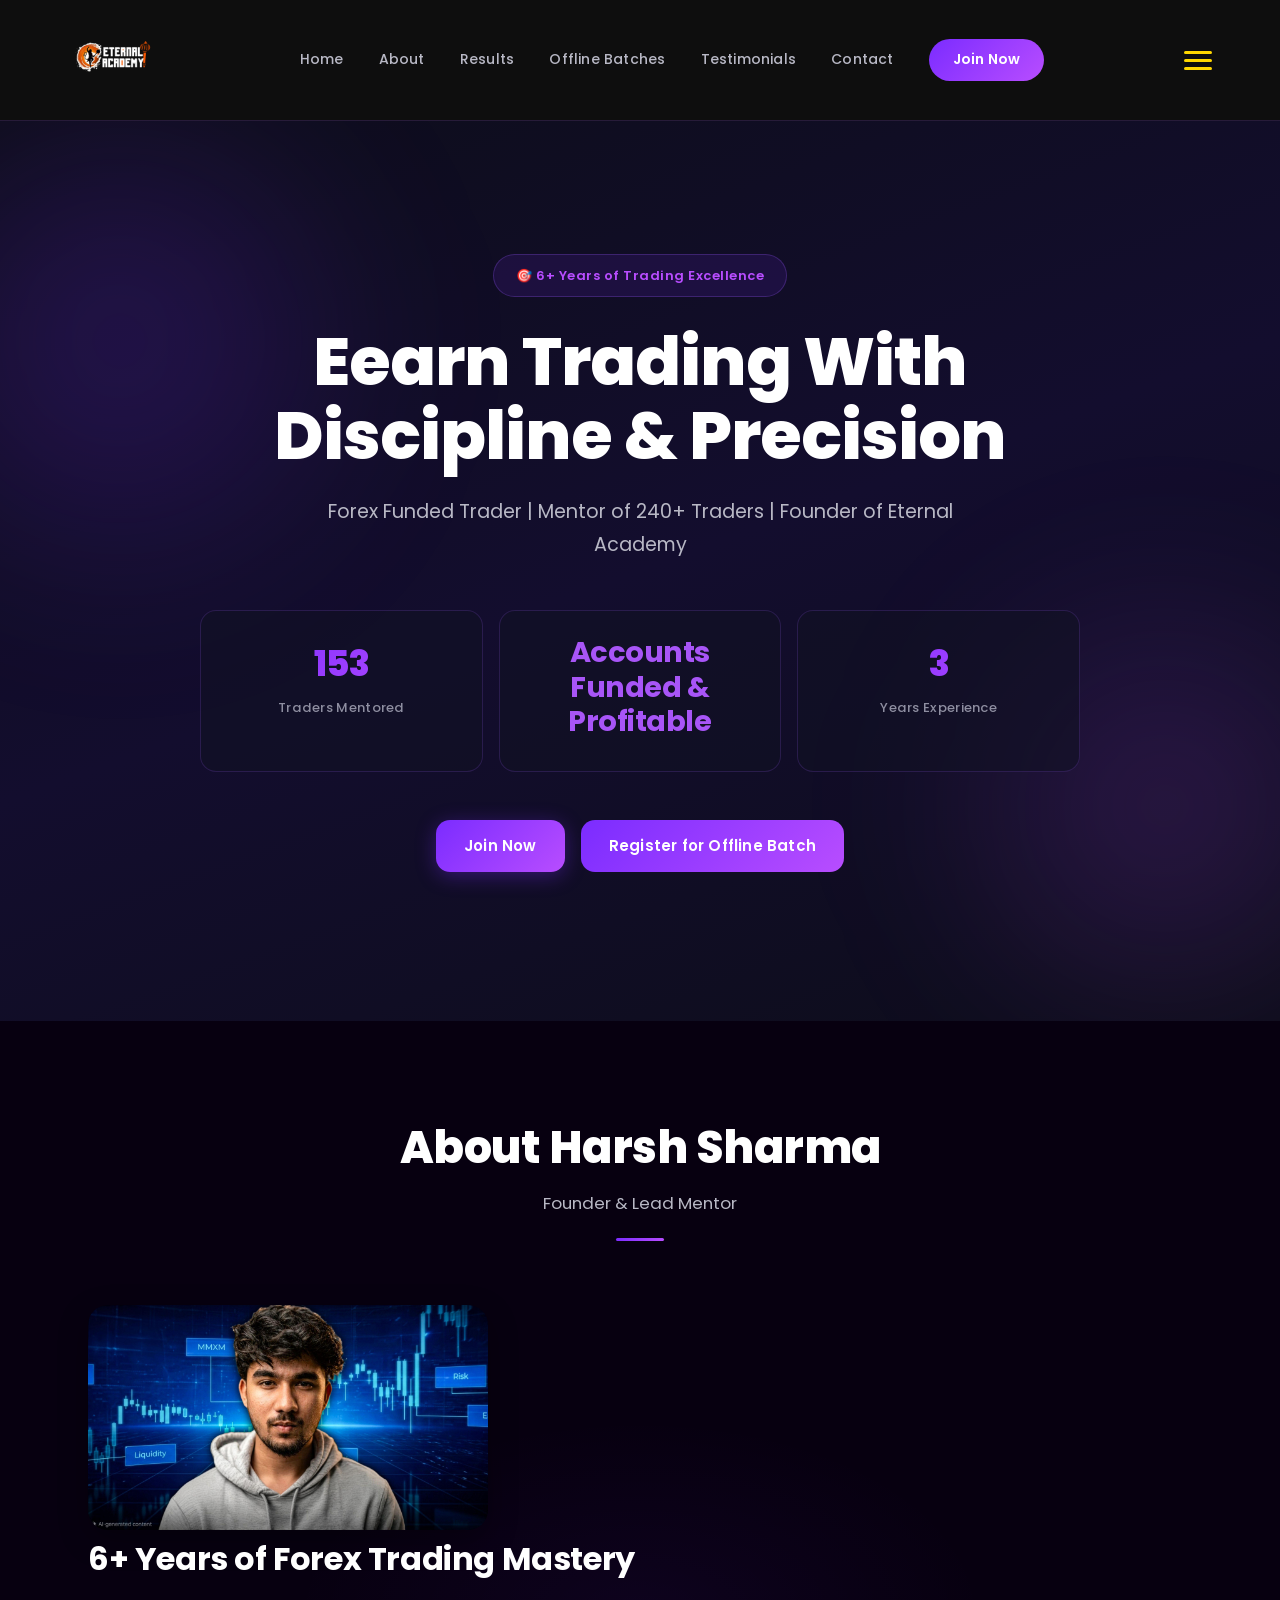
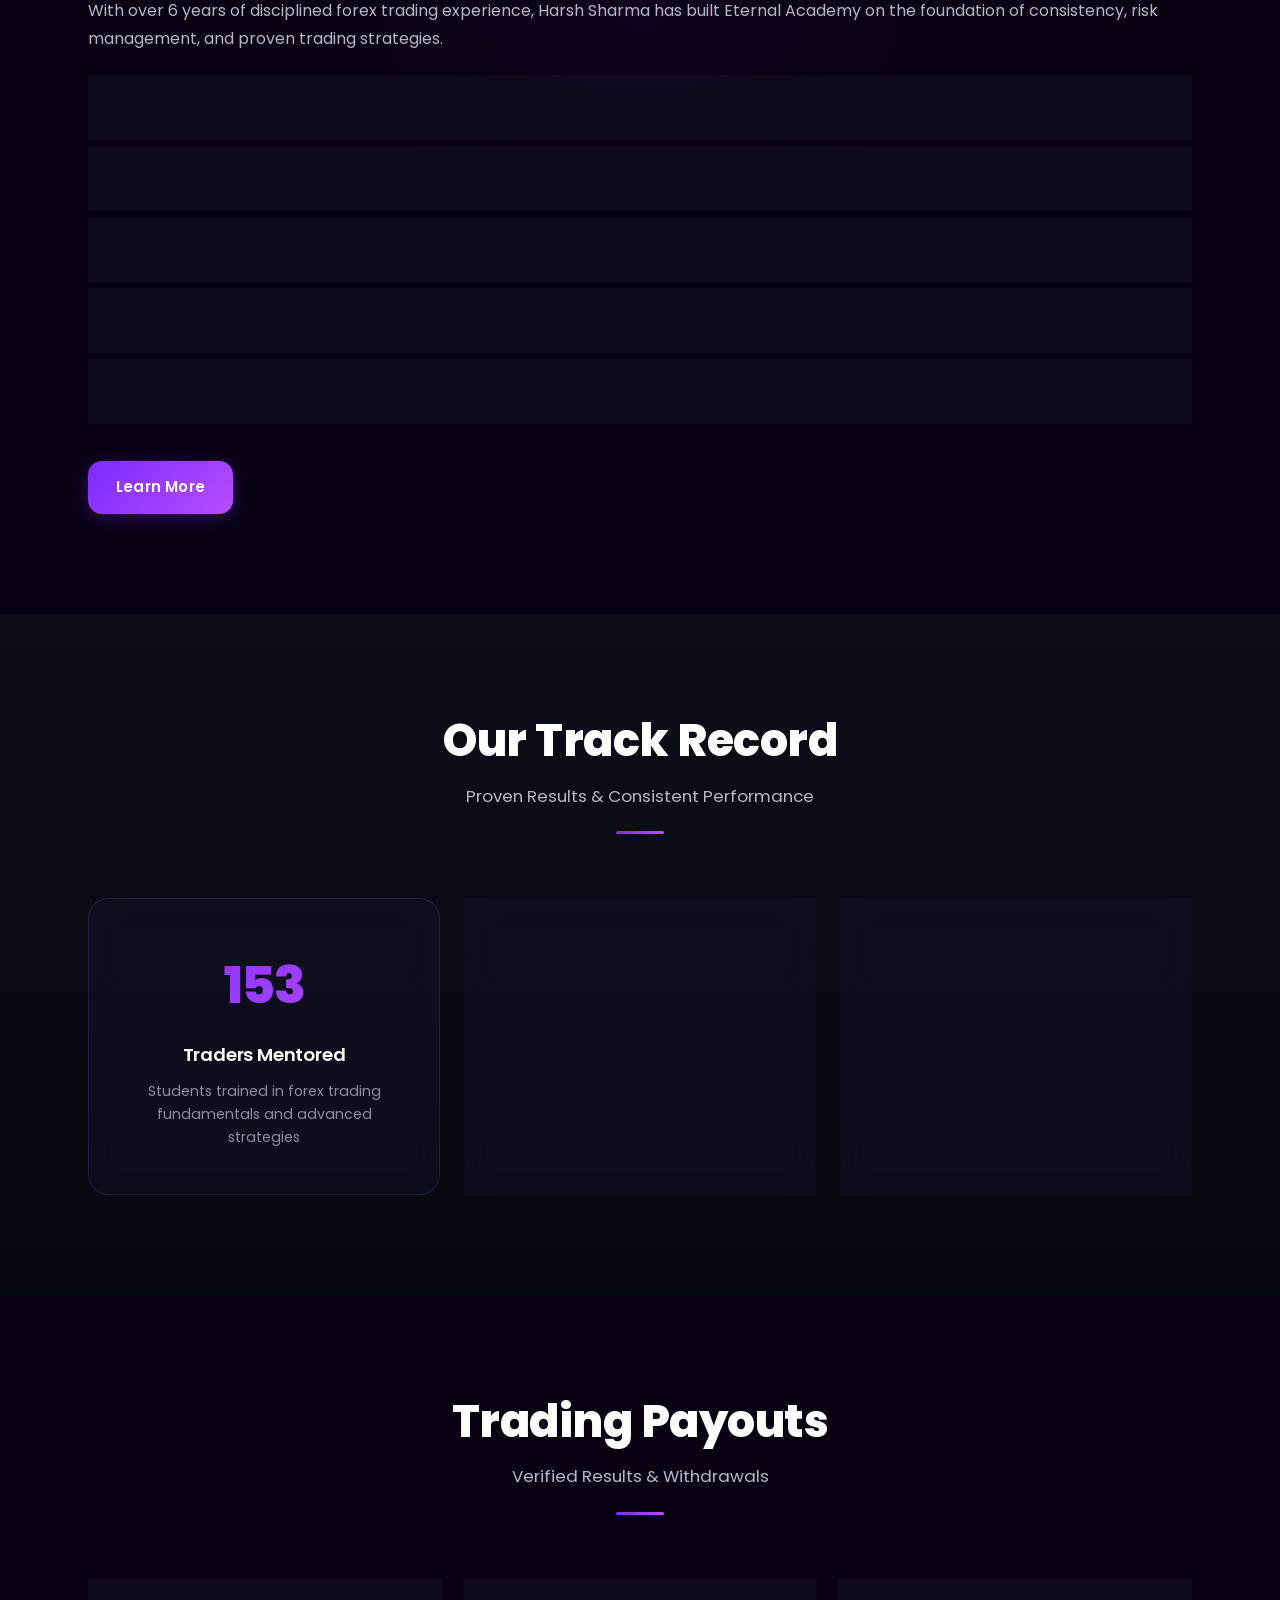
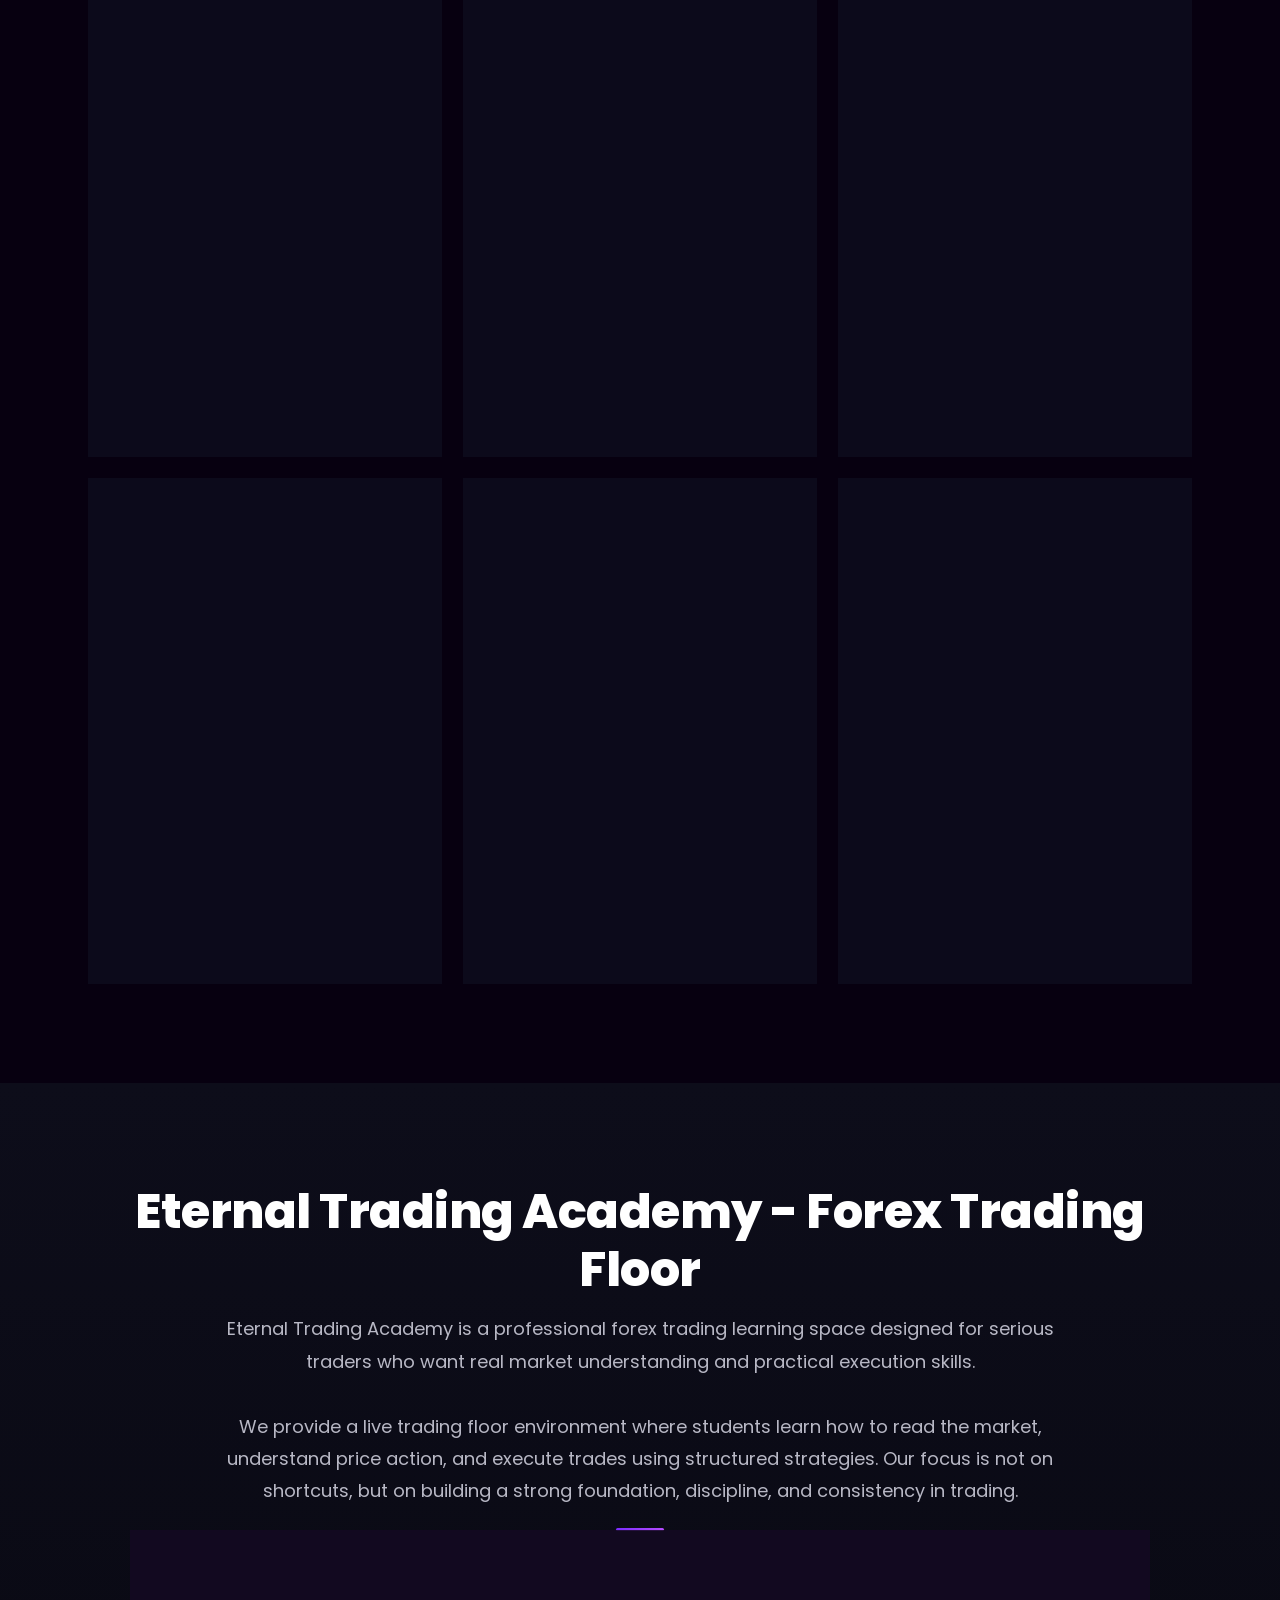
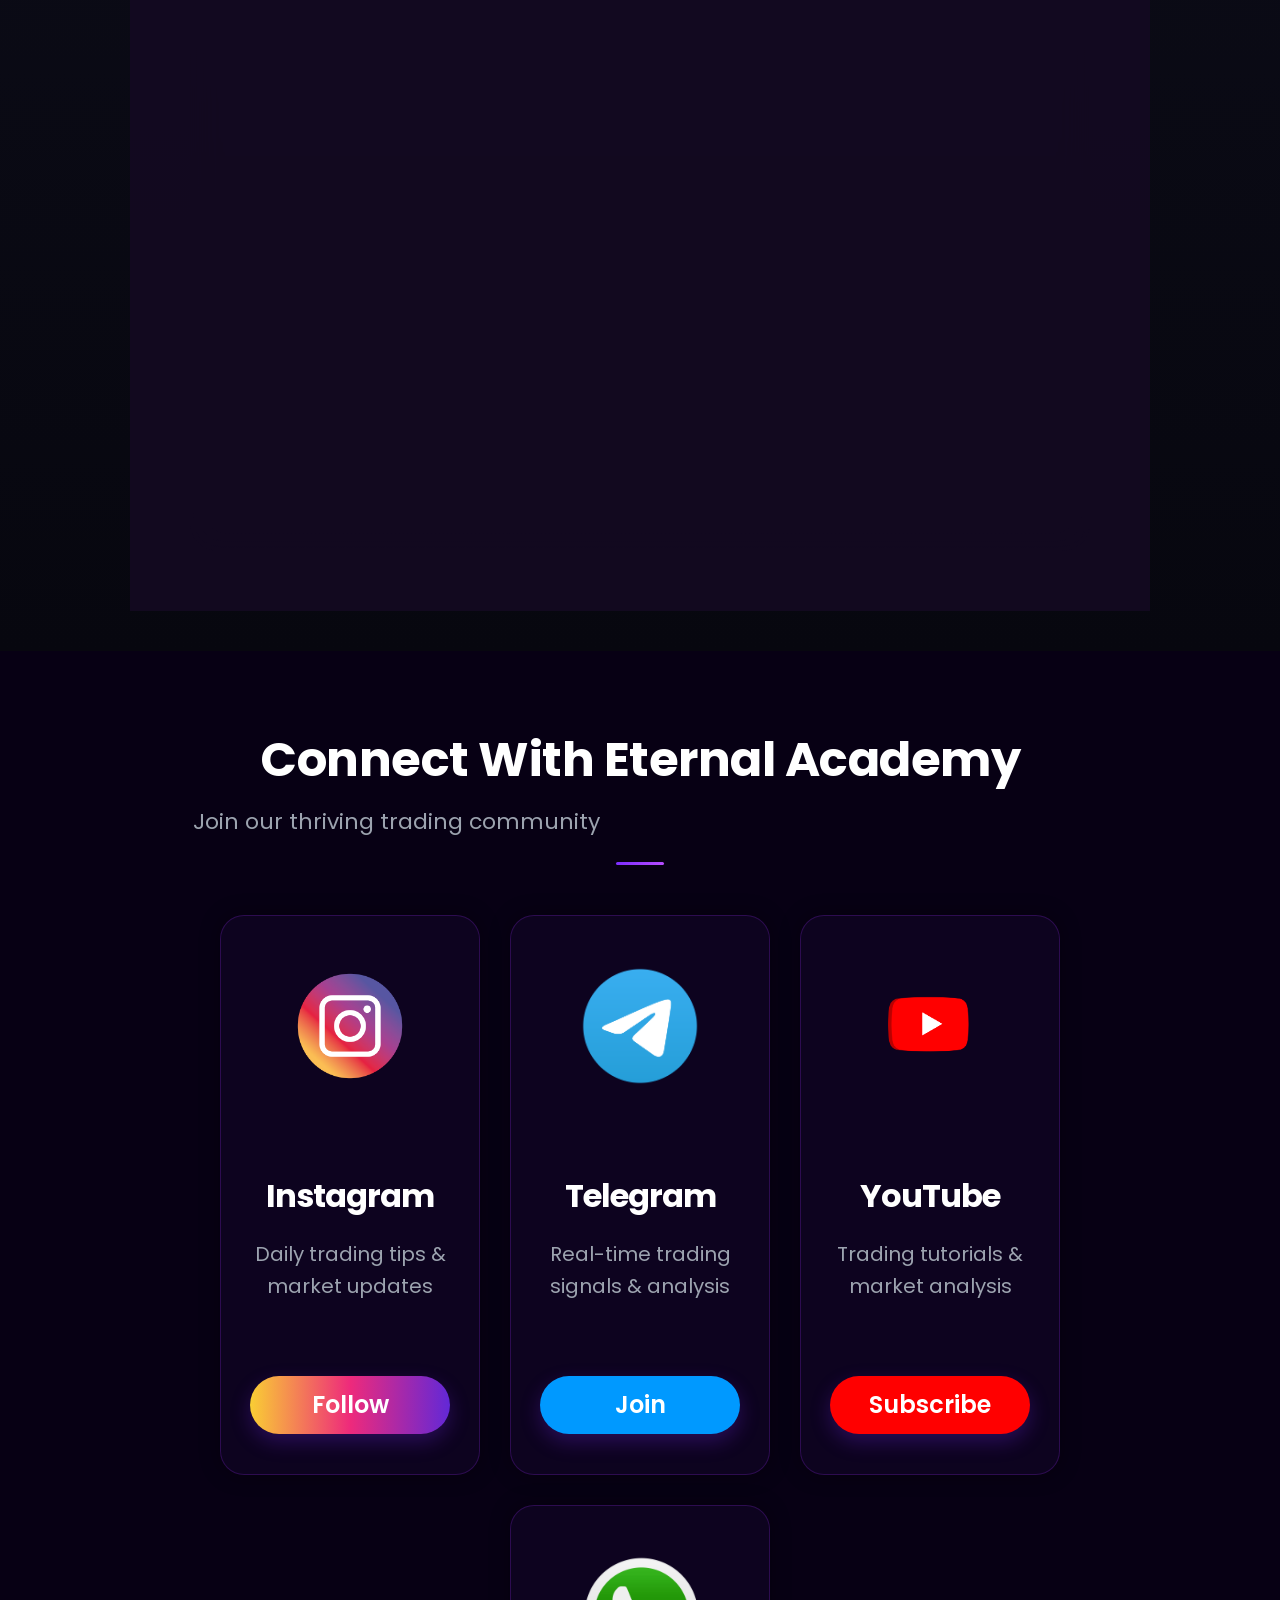
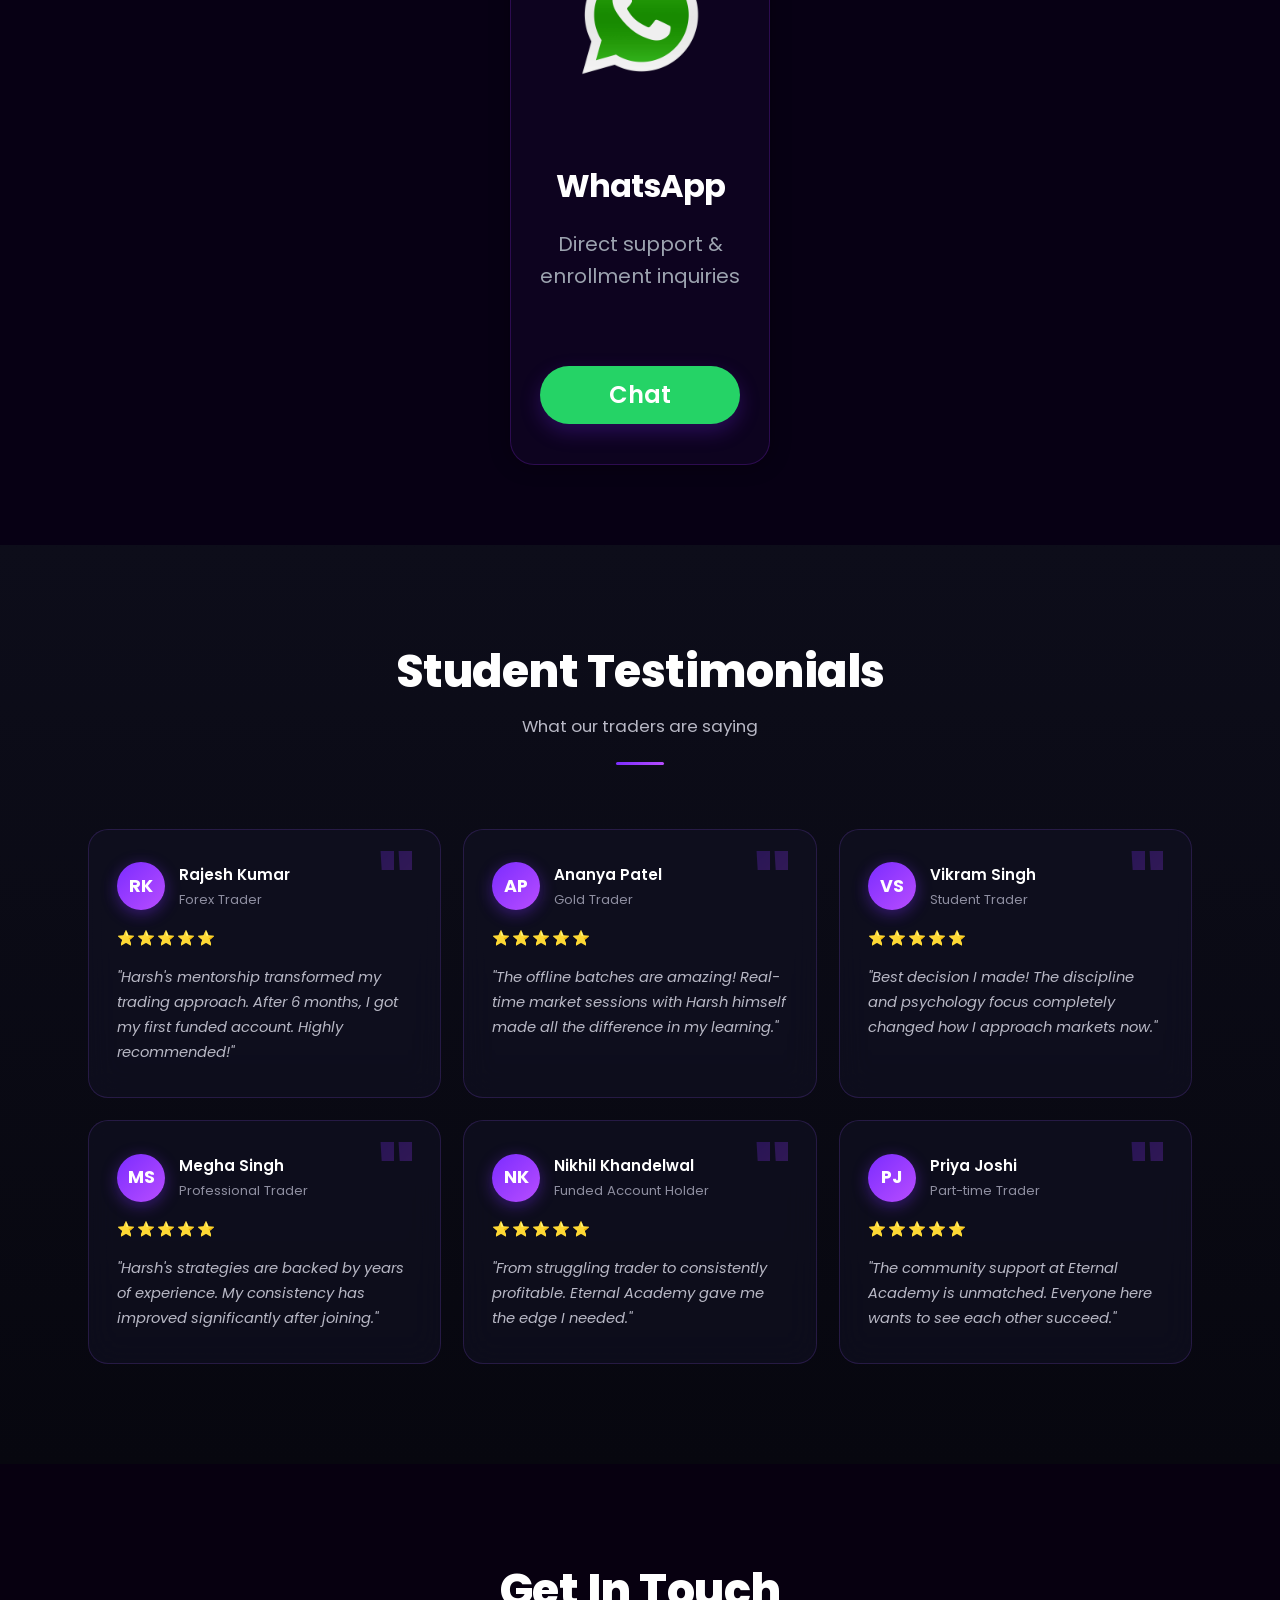
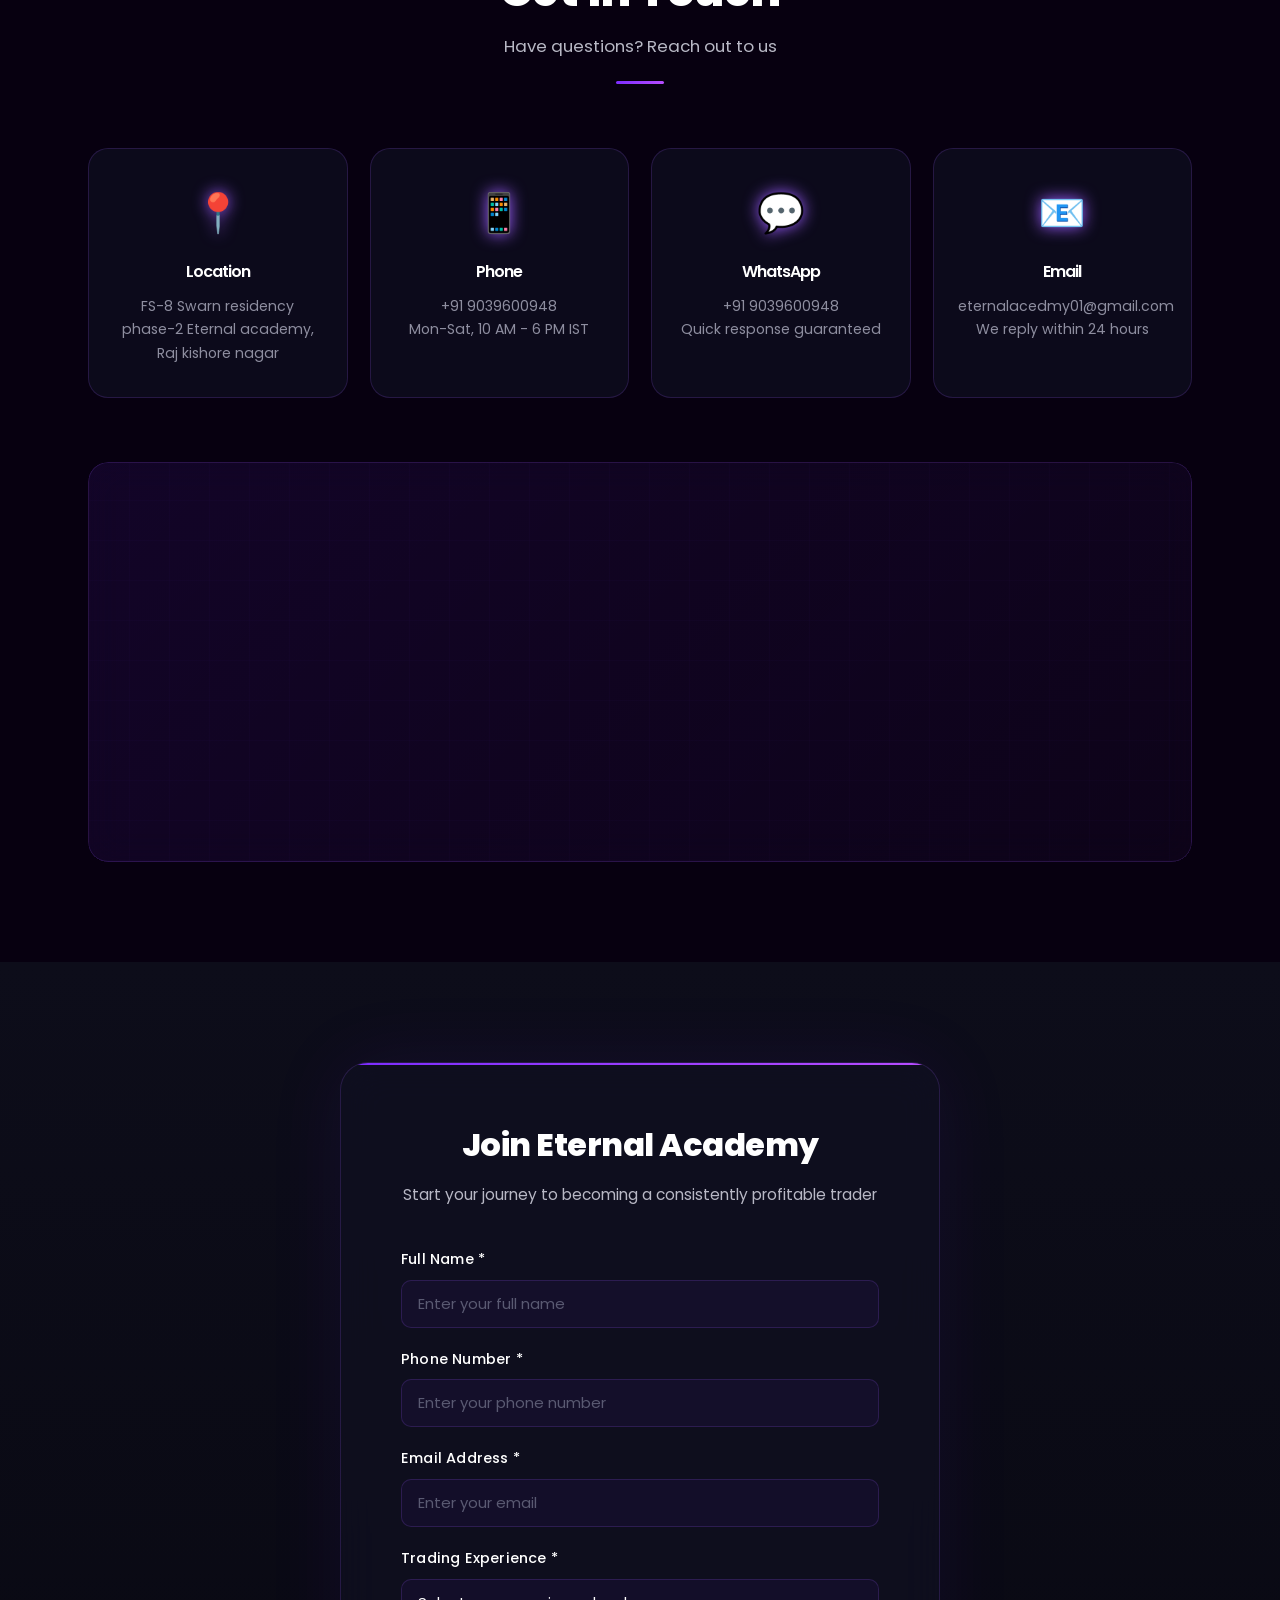
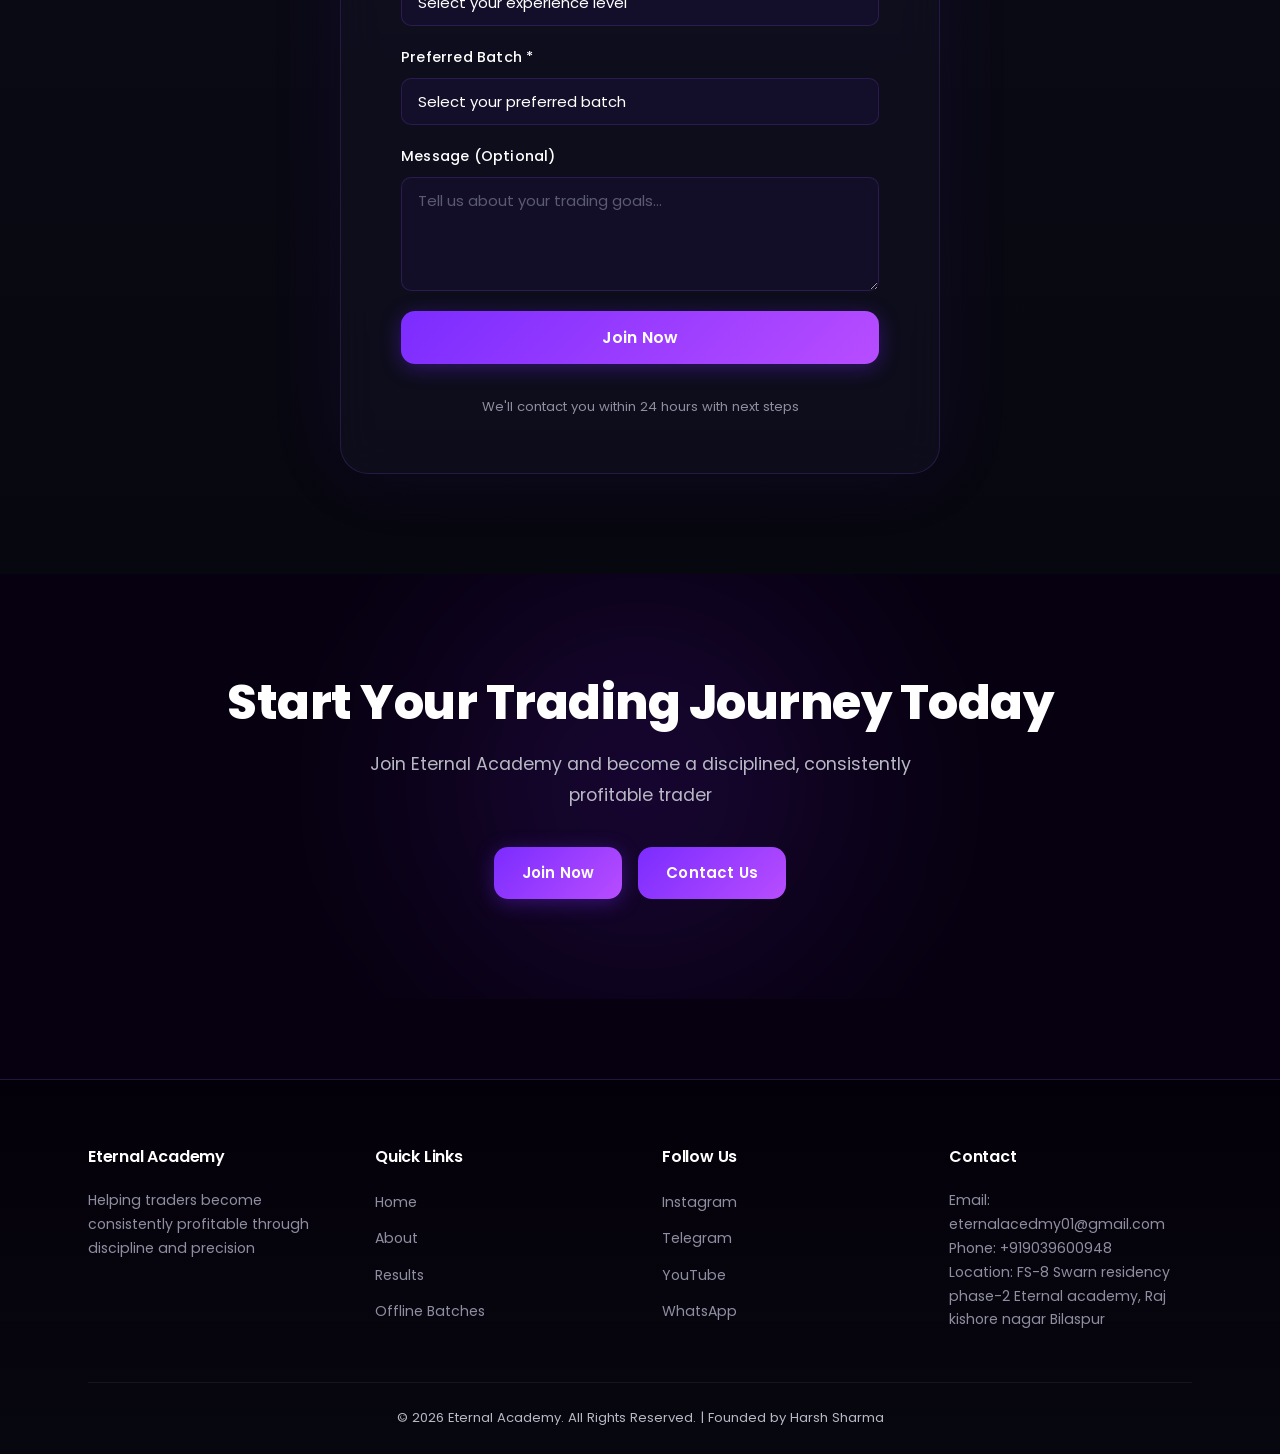
==== index.html @ 42e8e639 "TEST" ====
<!DOCTYPE html>
<html lang="en">
<head>
    <meta charset="UTF-8">
    <meta name="viewport" content="width=device-width, initial-scale=1.0">
    <title>Eternal Academy - Forex Trading Mentorship | Harsh Sharma</title>
    <meta name="description" content="Learn forex trading from a funded trader with 8+ years experience. Join Eternal Academy for disciplined, consistent trading strategies.">
    <link rel="stylesheet" href="styles.css">
    <link href="https://fonts.googleapis.com/css2?family=Sora:wght@400;500;600;700&family=Inter:wght@300;400;500;600;700&display=swap" rel="stylesheet">
     <meta charset="UTF-8">
    <meta name="viewport" content="width=device-width, initial-scale=1.0">

    <!-- Google Font -->
    <link href="https://fonts.googleapis.com/css2?family=Poppins:wght@400;500;600;700;800&display=swap" rel="stylesheet">

    <!-- Your CSS File -->
    <link rel="stylesheet" href="style.css">

    <style>

        /* GLOBAL STYLING */
        body {
            background: #070010;
            color: #ffffff;
            font-family: 'Poppins', sans-serif;
            margin: 0;
            padding: 0;
        }

        /* NAVBAR */
        .navbar {
            background: rgba(10, 0, 25, 0.95);
            backdrop-filter: blur(10px);
            padding: 20px 40px;
        }

        /* HEADINGS */
        h1, h2, h3 {
            color: #ffffff;
            font-weight: 700;
            letter-spacing: -1px;
        }

        /* PARAGRAPHS */
        p {
            color: #b8b8c5;
            line-height: 1.7;
        }

        /* BUTTONS */
        button,
        .btn,
        .cta-button {
            background: linear-gradient(135deg, #7b2cff, #b84dff);
            color: white;
            border: none;
            border-radius: 14px;
            padding: 14px 28px;
            font-weight: 600;
            cursor: pointer;
            transition: 0.3s;
        }

        button:hover,
        .btn:hover,
        .cta-button:hover {
            transform: translateY(-3px);
            box-shadow: 0 0 25px rgba(153, 51, 255, 0.5);
        }

        /* CARDS */
        .card,
        .social-card,
        .feature-card {
            background: rgba(20, 10, 35, 0.8);
            border: 1px solid rgba(130, 70, 255, 0.2);
            border-radius: 20px;
            backdrop-filter: blur(12px);
            transition: 0.3s;
            padding: 25px;
        }

        .card:hover,
        .social-card:hover,
        .feature-card:hover {
            border-color: #8b5cf6;
            transform: translateY(-5px);
            box-shadow: 0 0 30px rgba(139, 92, 246, 0.25);
        }

        /* LINKS */
        a {
            color: #c084fc;
            text-decoration: none;
            transition: 0.3s;
        }

        a:hover {
            color: #ffffff;
        }

        /* SOCIAL ICONS */
        .social-icon img {
            width: 70px;
            height: 70px;
            object-fit: contain;
        }

        /* SECTION SPACING */
        section {
            padding: 80px 20px;
        }

        /* CONTAINER */
        .container {
            width: 90%;
            max-width: 1200px;
            margin: auto;
        }

        /* MAP ROUND CORNERS */
        .map-container {
            border-radius: 20px;
            overflow: hidden;
        }

        /* PURPLE GLOW EFFECT */
        .glow {
            box-shadow: 0 0 40px rgba(139, 92, 246, 0.4);
        }

    </style>
</head>
<body>
    <!-- Navigation Bar -->
<nav class="navbar" 
     style="background:#000; padding:10px 20px;">

    <div class="navbar-container" 
         style="display:flex; 
                align-items:center; 
                justify-content:space-between;">

        <!-- Logo -->
        <div class="navbar-logo" 
             style="display:flex; align-items:center;">

            <img 
                src="imageslogo-Photoroom.png"
                alt="Eternal Academy Logo"
                style="height: 100px;px; 
                       width:auto; 
                       object-fit:contain; 
                       display:block;">
        </div>

        <!-- Menu -->
        <div class="navbar-menu" id="navbarMenu">
            <a href="#home" class="nav-link">Home</a>
            <a href="#about" class="nav-link">About</a>
            <a href="#results" class="nav-link">Results</a>
            <a href="#batches" class="nav-link">Offline Batches</a>
            <a href="#testimonials" class="nav-link">Testimonials</a>
            <a href="#contact" class="nav-link">Contact</a>
            <a href="#register" class="nav-cta">Join Now</a>
        </div>

        <!-- Hamburger -->
        <div class="hamburger" 
             id="hamburger"
             style="display:flex;
                    flex-direction:column;
                    gap:5px;
                    cursor:pointer;">

            <span style="width:28px; height:3px; background:#ffd700; border-radius:5px;"></span>

            <span style="width:28px; height:3px; background:#ffd700; border-radius:5px;"></span>

            <span style="width:28px; height:3px; background:#ffd700; border-radius:5px;"></span>

        </div>

    </div>
</nav>
    <!-- Hero Section -->
    <section id="home" class="hero">
        <div class="hero-background">
            <div class="glow-left"></div>
            <div class="glow-right"></div>
        </div>
        <div class="hero-content">
            <div class="badge">🎯 6+ Years of Trading Excellence</div>
            <h1 class="hero-headline">Eearn Trading With Discipline & Precision</h1>
            <p class="hero-subheadline">Forex Funded Trader | Mentor of 240+ Traders | Founder of Eternal Academy</p>
            
            <div class="stats-row">
                <div class="stat-card">
                    <div class="stat-number" data-target="240">0</div>
                    <div class="stat-label">Traders Mentored</div>
                </div>
                <div class="stat-card">
                    
                    <div
    class="stat-label"
    style="
        font-size: 1.8rem;
        font-weight: 700;
        color: #a855f7;
        line-height: 1.2;
        letter-spacing: -0.5px;
        margin-bottom: 8px;
        text-align: center;
        display: block;
    "
>
    Accounts Funded &amp; Profitable
</div>
                </div>
                <div class="stat-card">
                    <div class="stat-number" data-target="6+">0</div>
                    <div class="stat-label">Years Experience</div>
                </div>
            </div>

            <div class="hero-buttons">
                <a href="#register" class="btn btn-primary">Join Now</a>
                <a href="#batches" class="btn btn-secondary">Register for Offline Batch</a>
            </div>
            
            
    
    </section>

    <!-- About Section -->
    <section id="about" class="about">
        <div class="container">
            <div class="section-header">
                <h2>About Harsh Sharma</h2>
                <p>Founder & Lead Mentor</p>
            </div>
           <div class="about-image">
    <img src="harsh.jpeg"
        alt="Harsh Sharma"
        style="
            width: 100%;
            max-width: 400px;
            border-radius: 20px;
            object-fit: cover;
            box-shadow: 0 10px 30px rgba(0,0,0,0.3);
        "
    >
</div>
                <div class="about-content">
                    <div class="about-text">
                        <h3>6+ Years of Forex Trading Mastery</h3>
                        <p>With over 6 years of disciplined forex trading experience, Harsh Sharma has built Eternal Academy on the foundation of consistency, risk management, and proven trading strategies.</p>
                        
                        <div class="achievement-list">
                            <div class="achievement-item">
                                <span class="achievement-icon">✓</span>
                                <span>Managed multiple funded trading accounts successfully</span>
                            </div>
                            <div class="achievement-item">
                                <span class="achievement-icon">✓</span>
                                <span>Mentored 240+ traders worldwide</span>
                            </div>
                            <div class="achievement-item">
                                <span class="achievement-icon">✓</span>
                                <span>Specialized in Forex & Gold trading strategies</span>
                            </div>
                            <div class="achievement-item">
                                <span class="achievement-icon">✓</span>
                                <span>Focus on discipline, psychology, and risk management</span>
                            </div>
                            <div class="achievement-item">
                                <span class="achievement-icon">✓</span>
                                <span>Offered both online and offline mentorship programs</span>
                            </div>
                        </div>

                        <div class="about-buttons">
                            <a href="#batches" class="btn btn-primary">Learn More</a>
                        </div>
                    </div>
                </div>
            </div>
        </div>
    </section>

    <!-- Achievements Section -->
    <section class="achievements">
        <div class="container">
            <div class="section-header">
                <h2>Our Track Record</h2>
                <p>Proven Results & Consistent Performance</p>
            </div>
            <div class="achievements-grid">
                <div class="achievement-card">
                    <div class="achievement-number" data-target="240">240</div>
                    <div class="achievement-title">Traders Mentored</div>
                    <p>Students trained in forex trading fundamentals and advanced strategies</p>
                </div>
            
                <div class="achievement-card">
                    <div class="achievement-number">78%</div>
                    <div class="achievement-title">Win Rate</div>
                    <p>Average winning rate across trading strategies</p>
                </div>
                <div class="achievement-card">
                    <div class="achievement-number">12.5%</div>
                    <div class="achievement-title">Monthly Growth</div>
                    <p>Consistent monthly growth on managed accounts</p>
                </div>
                
            </div>
        </div>
    </section>

    <!-- Results Section -->
    <section id="results" class="results">
        <div class="container">
            <div class="section-header">
                <h2>Trading Payouts</h2>
                <p>Verified Results & Withdrawals</p>
            </div>
            <div class="results-grid">
                <div class="result-card">
                        <div class="result-image">
        <img 
            src="PAYOUTA2.jpeg"
            alt="Payout Certificate"
            style="
                 width: 100%;
            height: 320px;
            object-fit: cover;
            display: block;
            "
        >
    </div>
                    <div class="result-content">
                        <div class="result-amount">$324.17</div>
                        <div class="result-date">June 2025</div>
                        <div class="result-label">Account Withdrawal</div>
                    </div>
                </div>
                <div class="result-card">
                 <div class="result-image">
        <img 
            src="PAYOUTS3.jpeg"
            alt="Payout Certificate"
            style="
                 width: 100%;
            height: 320px;
            object-fit: cover;
            display: block;
            "
        >
    </div>
                    <div class="result-content">
                        <div class="result-amount">$2,054</div>
                        <div class="result-date">November 2024</div>
                        <div class="result-label">Account Withdrawal</div>
                    </div>
                </div>
                <div class="result-card">
                   <div class="result-image">
        <img 
            src="PAYOUTS1.jpeg"
            alt="Payout Certificate"
            style="
                 width: 100%;
            height: 320px;
            object-fit: cover;
            display: block;
            "
        >
    </div>
                    <div class="result-content">
                        <div class="result-amount">$961</div>
                        <div class="result-date">June 2025</div>
                        <div class="result-label">Account Withdrawal</div>
                    </div>
                </div>
                <div class="result-card">
                    <<div class="result-image">
        <img 
            src="PAYOUTS4.jpeg"
            alt="Payout Certificate"
            style="
                 width: 100%;
            height: 320px;
            object-fit: cover;
            display: block;
            "
        >
    </div>
                    <div class="result-content">
                        <div class="result-amount">$2,080</div>
                        <div class="result-date">May 2025</div>
                        <div class="result-label">Account Withdrawal</div>
                    </div>
                </div>
                <div class="result-card">
                    <div class="result-image">
        <img 
            src="PAYOUT5.jpeg"
            alt="Payout Certificate"
            style="
                 width: 100%;
            height: 320px;
            object-fit: cover;
            display: block;
            "
        >
    </div>
                    <div class="result-content">
                        <div class="result-amount">$4,600</div>
                        <div class="result-date">November 2024</div>
                        <div class="result-label">Account Withdrawal</div>
                    </div>
                </div>
                <div class="result-card">
                    <div class="result-image">
        <img 
            src="PAYOUTS6.jpeg"
            alt="Payout Certificate"
            style="
                 width: 100%;
            height: 320px;
            object-fit: cover;
            display: block;
            "
        >
    </div>
                    <div class="result-content">
                        <div class="result-amount">$860</div>
                        <div class="result-date">November 2024</div>
                        <div class="result-label">Account Withdrawal</div>
                    </div>
                </div>
            </div>
        </div>
    </section>

    <!-- Offline Batches Section -->
    <section id="batches" class="batches">
        
            <div class="container">

        <div class="section-header" style="text-align:center; margin-bottom:60px;">
            <h2 style="font-size:48px; color:#fff; margin-bottom:15px;">
                Eternal Trading Academy - Forex Trading Floor
            </h2>

            <p style="color:#b8b8c5; max-width:850px; margin:auto; line-height:1.8; font-size:18px;">
                Eternal Trading Academy is a professional forex trading learning space designed for serious traders who want real market understanding and practical execution skills.
                <br><br>
                We provide a live trading floor environment where students learn how to read the market, understand price action, and execute trades using structured strategies.
                Our focus is not on shortcuts, but on building a strong foundation, discipline, and consistency in trading.
            </p>
        </div>

        <!-- Single Premium Card -->
        <div style="
            max-width:900px;
            margin:auto;
            background:rgba(20,10,35,0.85);
            border:1px solid rgba(140,82,255,0.25);
            border-radius:28px;
            padding:50px;
            backdrop-filter:blur(16px);
            box-shadow:0 0 40px rgba(139,92,246,0.18);
        ">

            <h3 style="
                color:#ffffff;
                font-size:34px;
                margin-bottom:30px;
                text-align:center;
            ">
                What We Offer
            </h3>

            <div style="
                display:grid;
                grid-template-columns:repeat(auto-fit,minmax(250px,1fr));
                gap:20px;
                margin-bottom:40px;
            ">

                <div style="color:#d6d6e7;">► Live Forex Trading Sessions</div>
                <div style="color:#d6d6e7;">► Multi-Timeframe Strategy Training</div>
                <div style="color:#d6d6e7;">► Price Action & MT1 Strategy</div>
                <div style="color:#d6d6e7;">► Practical Chart Analysis</div>
                <div style="color:#d6d6e7;">► Beginner to Advanced Mentorship</div>
                <div style="color:#d6d6e7;">► Offline Workshops</div>

            </div>

            <!-- Highlight Box -->
            <div style="
                background:linear-gradient(135deg,#15145f,#);
                padding:28px;
                border-radius:22px;
                text-align:center;
                margin-bottom:35px;
                
            ">

                <h3 style="
                    color:white;
                    margin:0;
                    font-size:30px;
                    font-weight:700;
                ">
                   (Bonus-You will Get Account & Live Capital)
                </h3>

            </div>

            <!-- CTA Button -->
            <div style="text-align:center;">

                <a href="#register"
                   style="
                   display:inline-block;
                   background:linear-gradient(135deg,#7b2cff,#b84dff);
                   color:white;
                   padding:18px 40px;
                   border-radius:16px;
                   font-weight:600;
                   text-decoration:none;
                   font-size:18px;
                   box-shadow:0 0 25px rgba(139,92,246,0.35);
                ">
                    Register Now
                </a>

            </div>

        </div>

    </div>
    </section>

   <!-- Social Media Section -->

    <!-- Social Media Section -->
<section class="social-media" style="background:#070014; padding:80px 20px; font-family:'Poppins', Arial, sans-serif;">
    <div class="container" style="max-width:1200px; margin:0 auto;">

        <!-- Section Header -->
        <div class="section-header" style="text-align:center; margin-bottom:50px;">
            <h2 style="color:#ffffff; font-size:48px; font-weight:700; margin:0 0 15px;">
                Connect With Eternal Academy
            </h2>
            <p style="color:#9ca3af; font-size:22px; margin:0;">
                Join our thriving trading community
            </p>
        </div>

        <!-- Social Grid -->
        <div class="social-grid"
             style="display:flex; flex-wrap:wrap; justify-content:center; gap:30px;">

            <!-- Instagram -->
            <a href="https://www.instagram.com/haarshfx.academy?igsh=cmJoYnc0MnZ4cnp4"
               target="_blank"
               class="social-card"
               style="background:#0d031f; border:1px solid rgba(138,43,226,0.25); border-radius:24px; width:260px; min-height:560px; padding:40px 25px; box-sizing:border-box; text-align:center; text-decoration:none; display:flex; flex-direction:column; align-items:center; justify-content:space-between; box-shadow:0 0 20px rgba(0,0,0,0.35);">

                <div style="height:140px; display:flex; align-items:center; justify-content:center;">
                    <img src="—Pngtree—instagram logo icon vector_3588821.png"
                         alt="Instagram Logo"
                         style="max-width:120px; max-height:120px; object-fit:contain;">
                </div>

                <div>
                    <h3 style="color:#ffffff; font-size:32px; font-weight:700; margin:0 0 15px;">
                        Instagram
                    </h3>
                    <p style="color:#9ca3af; font-size:20px; line-height:1.6; margin:0;">
                        Daily trading tips &amp; market updates
                    </p>
                </div>

                <span style="display:flex; align-items:center; justify-content:center; width:200px; height:58px; background:linear-gradient(90deg,#f9ce34,#ee2a7b,#6228d7); color:#ffffff; font-size:24px; font-weight:600; border-radius:50px;">
                    Follow
                </span>
            </a>

            <!-- Telegram -->
            <a href="https://t.me/+ZnjfeUT1OEZhMGE1"
               target="_blank"
               class="social-card"
               style="background:#0d031f; border:1px solid rgba(138,43,226,0.25); border-radius:24px; width:260px; min-height:560px; padding:40px 25px; box-sizing:border-box; text-align:center; text-decoration:none; display:flex; flex-direction:column; align-items:center; justify-content:space-between; box-shadow:0 0 20px rgba(0,0,0,0.35);">

                <div style="height:140px; display:flex; align-items:center; justify-content:center;">
                    <img src="vecteezy_telegram-png-icon_16716472(1).png"
                         alt="Telegram Logo"
                         style="max-width:120px; max-height:120px; object-fit:contain;">
                </div>

                <div>
                    <h3 style="color:#ffffff; font-size:32px; font-weight:700; margin:0 0 15px;">
                        Telegram
                    </h3>
                    <p style="color:#9ca3af; font-size:20px; line-height:1.6; margin:0;">
                        Real-time trading signals &amp; analysis
                    </p>
                </div>

                <span style="display:flex; align-items:center; justify-content:center; width:200px; height:58px; background:#0099ff; color:#ffffff; font-size:24px; font-weight:600; border-radius:50px;">
                    Join
                </span>
            </a>

            <!-- YouTube -->
            <a href="https://youtube.com/@eternalacademy_fx?si=L7GqFc-nO0w6cIPI"
               target="_blank"
               class="social-card"
               style="background:#0d031f; border:1px solid rgba(138,43,226,0.25); border-radius:24px; width:260px; min-height:560px; padding:40px 25px; box-sizing:border-box; text-align:center; text-decoration:none; display:flex; flex-direction:column; align-items:center; justify-content:space-between; box-shadow:0 0 20px rgba(0,0,0,0.35);">

                <div style="height:140px; display:flex; align-items:center; justify-content:center;">
                    <img src="vecteezy_3d-left-side-flat-youtube-play-button-logo-with-transparent_42127184.png"
                         alt="YouTube Logo"
                         style="max-width:140px; max-height:120px; object-fit:contain;">
                </div>

                <div>
                    <h3 style="color:#ffffff; font-size:32px; font-weight:700; margin:0 0 15px;">
                        YouTube
                    </h3>
                    <p style="color:#9ca3af; font-size:20px; line-height:1.6; margin:0;">
                        Trading tutorials &amp; market analysis
                    </p>
                </div>

                <span style="display:flex; align-items:center; justify-content:center; width:200px; height:58px; background:#ff0000; color:#ffffff; font-size:24px; font-weight:600; border-radius:50px;">
                    Subscribe
                </span>
            </a>

            <!-- WhatsApp -->
            <a href="https://wa.me/919039600948"
               target="_blank"
               class="social-card"
               style="background:#0d031f; border:1px solid rgba(138,43,226,0.25); border-radius:24px; width:260px; min-height:560px; padding:40px 25px; box-sizing:border-box; text-align:center; text-decoration:none; display:flex; flex-direction:column; align-items:center; justify-content:space-between; box-shadow:0 0 20px rgba(0,0,0,0.35);">

                <div style="height:140px; display:flex; align-items:center; justify-content:center;">
                    <img src="—Pngtree—whatsapp phone icon vector_8704826.png"
                         alt="WhatsApp Logo"
                         style="max-width:120px; max-height:120px; object-fit:contain;">
                </div>

                <div>
                    <h3 style="color:#ffffff; font-size:32px; font-weight:700; margin:0 0 15px;">
                        WhatsApp
                    </h3>
                    <p style="color:#9ca3af; font-size:20px; line-height:1.6; margin:0;">
                        Direct support &amp; enrollment inquiries
                    </p>
                </div>

                <span style="display:flex; align-items:center; justify-content:center; width:200px; height:58px; background:#25d366; color:#ffffff; font-size:24px; font-weight:600; border-radius:50px;">
                    Chat
                </span>
            </a>

        </div>
    </div>
</section>

<style>
/* Card hover effect */
.social-card {
    transition: all 0.3s ease;
}

.social-card:hover {
    transform: translateY(-5px);
    box-shadow: 0 20px 40px rgba(138, 43, 226, 0.25) !important;
}

/* Button styling */
.social-card span {
    display: flex;
    align-items: center;
    justify-content: center;
    width: 200px;
    height: 58px;
    border-radius: 50px;
    font-size: 24px;
    font-weight: 600;
    color: #ffffff;
    box-shadow: 0 8px 20px rgba(123, 44, 255, 0.25);
    transition: all 0.3s ease;
    cursor: pointer;
}

/* Button hover effect ONLY when cursor is over the button */
.social-card span:hover {
    transform: translateY(-4px) scale(1.03);
    box-shadow: 0 0 25px rgba(153, 51, 255, 0.5);
}
</style>

       
    <!-- Testimonials Section -->
    <section id="testimonials" class="testimonials">
        <div class="container">
            <div class="section-header">
                <h2>Student Testimonials</h2>
                <p>What our traders are saying</p>
            </div>
            <div class="testimonials-grid">
                <div class="testimonial-card">
                    <div class="testimonial-header">
                        <div class="testimonial-avatar">RK</div>
                        <div class="testimonial-info">
                            <h4>Rajesh Kumar</h4>
                            <p>Forex Trader</p>
                        </div>
                    </div>
                    <div class="testimonial-rating">⭐⭐⭐⭐⭐</div>
                    <p class="testimonial-text">"Harsh's mentorship transformed my trading approach. After 6 months, I got my first funded account. Highly recommended!"</p>
                </div>

                <div class="testimonial-card">
                    <div class="testimonial-header">
                        <div class="testimonial-avatar">AP</div>
                        <div class="testimonial-info">
                            <h4>Ananya Patel</h4>
                            <p>Gold Trader</p>
                        </div>
                    </div>
                    <div class="testimonial-rating">⭐⭐⭐⭐⭐</div>
                    <p class="testimonial-text">"The offline batches are amazing! Real-time market sessions with Harsh himself made all the difference in my learning."</p>
                </div>

                <div class="testimonial-card">
                    <div class="testimonial-header">
                        <div class="testimonial-avatar">VS</div>
                        <div class="testimonial-info">
                            <h4>Vikram Singh</h4>
                            <p>Student Trader</p>
                        </div>
                    </div>
                    <div class="testimonial-rating">⭐⭐⭐⭐⭐</div>
                    <p class="testimonial-text">"Best decision I made! The discipline and psychology focus completely changed how I approach markets now."</p>
                </div>

                <div class="testimonial-card">
                    <div class="testimonial-header">
                        <div class="testimonial-avatar">MS</div>
                        <div class="testimonial-info">
                            <h4>Megha Singh</h4>
                            <p>Professional Trader</p>
                        </div>
                    </div>
                    <div class="testimonial-rating">⭐⭐⭐⭐⭐</div>
                    <p class="testimonial-text">"Harsh's strategies are backed by years of experience. My consistency has improved significantly after joining."</p>
                </div>

                <div class="testimonial-card">
                    <div class="testimonial-header">
                        <div class="testimonial-avatar">NK</div>
                        <div class="testimonial-info">
                            <h4>Nikhil Khandelwal</h4>
                            <p>Funded Account Holder</p>
                        </div>
                    </div>
                    <div class="testimonial-rating">⭐⭐⭐⭐⭐</div>
                    <p class="testimonial-text">"From struggling trader to consistently profitable. Eternal Academy gave me the edge I needed."</p>
                </div>

                <div class="testimonial-card">
                    <div class="testimonial-header">
                        <div class="testimonial-avatar">PJ</div>
                        <div class="testimonial-info">
                            <h4>Priya Joshi</h4>
                            <p>Part-time Trader</p>
                        </div>
                    </div>
                    <div class="testimonial-rating">⭐⭐⭐⭐⭐</div>
                    <p class="testimonial-text">"The community support at Eternal Academy is unmatched. Everyone here wants to see each other succeed."</p>
                </div>
            </div>
        </div>
    </section>

    <!-- Contact Section -->
    <section id="contact" class="contact">
        <div class="container">
            <div class="section-header">
                <h2>Get In Touch</h2>
                <p>Have questions? Reach out to us</p>
            </div>
            <div class="contact-grid">
                <div class="contact-card">
                    <div class="contact-icon">📍</div>
                    <h3>Location</h3>
                    <p>FS-8 Swarn residency phase-2 Eternal academy, Raj kishore nagar
                    
                </div>
                <div class="contact-card">
                    <div class="contact-icon">📱</div>
                    <h3>Phone</h3>
                    <p>+91 9039600948 </p>
                    <p>Mon-Sat, 10 AM - 6 PM IST</p>
                </div>
                <div class="contact-card">
                    <div class="contact-icon">💬</div>
                    <h3>WhatsApp</h3>
                    <p>+91 9039600948</p>
                    <p>Quick response guaranteed</p>
                </div>
                <div class="contact-card">
                    <div class="contact-icon">📧</div>
                    <h3>Email</h3>
                    <p>eternalacedmy01@gmail.com</p>
                    <p>We reply within 24 hours</p>
                </div>
            </div>

            <div class="map-container"style="border-radius:20px; overflow:hidden;">
                <div class="map-placeholder">
                    <div class="map-content">
                        <span class="map-icon"></span>
                        <p><iframe src="https://www.google.com/maps/embed?pb=!1m18!1m12!1m3!1d3697.0382958936043!2d82.1881618!3d22.086354399999998!2m3!1f0!2f0!3f0!3m2!1i1024!2i768!4f13.1!3m3!1m2!1s0x3a280bc0af51b891%3A0x44a1dc3107584ead!2sEternal%20academy!5e0!3m2!1sen!2sin!4v1778311293739!5m2!1sen!2sin" 
                        width="1180" height="400" style="border: 2px;;" allowfullscreen="" loading="lazy" overflow:hidden; </iframe>referrerpolicy="no-referrer-when-downgrade"></iframe></p>
                    </div>
                </div>
            </div>
        </div>
    </section>

    <!-- Registration Form Section -->
    <section id="register" class="registration">
        <div class="container">
            <div class="registration-card">
                <div class="registration-header">
                    <h2>Join Eternal Academy</h2>
                    <p>Start your journey to becoming a consistently profitable trader</p>
                </div>

                <form id="registrationForm" class="registration-form">
                    <div class="form-group">
                        <label for="fullName">Full Name *</label>
                        <input type="text" id="fullName" name="fullName" required placeholder="Enter your full name">
                    </div>

                    <div class="form-group">
                        <label for="phone">Phone Number *</label>
                        <input type="tel" id="phone" name="phone" required placeholder="Enter your phone number">
                    </div>

                    <div class="form-group">
                        <label for="email">Email Address *</label>
                        <input type="email" id="email" name="email" required placeholder="Enter your email">
                    </div>

                    <div class="form-group">
                        <label for="experience">Trading Experience *</label>
                        <select id="experience" name="experience" required>
                            <option value="">Select your experience level</option>
                            <option value="beginner">Beginner (0-1 year)</option>
                            <option value="intermediate">Intermediate (1-3 years)</option>
                            <option value="advanced">Advanced (3+ years)</option>
                            <option value="funded">Funded Account Holder</option>
                        </select>
                    </div>

                    <div class="form-group">
                        <label for="batch">Preferred Batch *</label>
                        <select id="batch" name="batch" required>
                            <option value="">Select your preferred batch</option>
                            <option value="beginner">Beginner Traders</option>
                            <option value="intermediate">Intermediate Traders</option>
                            <option value="advanced">Advanced Traders</option>
                            <option value="weekend">Weekend Batch</option>
                            <option value="weekday">Weekday Batch</option>
                        </select>
                    </div>

                    <div class="form-group">
                        <label for="message">Message (Optional)</label>
                        <textarea id="message" name="message" rows="4" placeholder="Tell us about your trading goals..."></textarea>
                    </div>

                    <button type="submit" class="btn btn-primary btn-large">Join Now</button>
                    <p class="form-notice">We'll contact you within 24 hours with next steps</p>
                </form>
            </div>
        </div>
    </section>

    <!-- Final CTA Section -->
    <section class="final-cta">
        <div class="cta-background">
            <div class="cta-glow"></div>
        </div>
        <div class="container">
            <div class="cta-content">
                <h2>Start Your Trading Journey Today</h2>
                <p>Join Eternal Academy and become a disciplined, consistently profitable trader</p>
                <div class="cta-buttons">
                    <a href="#register" class="btn btn-primary">Join Now</a>
                    <a href="#contact" class="btn btn-secondary">Contact Us</a>
                </div>
            </div>
        </div>
    </section>

    <!-- Footer -->
    <footer class="footer">
        <div class="container">
            <div class="footer-content">
                <div class="footer-section">
                    <h3>Eternal Academy</h3>
                    <p>Helping traders become consistently profitable through discipline and precision</p>
                </div>
                <div class="footer-section">
                    <h4>Quick Links</h4>
                    <ul>
                        <li><a href="#home">Home</a></li>
                        <li><a href="#about">About</a></li>
                        <li><a href="#results">Results</a></li>
                        <li><a href="#batches">Offline Batches</a></li>
                    </ul>
                </div>
                <div class="footer-section">
                    <h4>Follow Us</h4>
                    <ul>
                        <li><a href="https://www.instagram.com/haarshfx.academy" target="_blank">Instagram</a></li>
                        <li><a href="https://t.me/+ZnjfeUT1OEZhMGE1" target="_blank">Telegram</a></li>
                        <li><a href="https://youtube.com/@eternalacademy_fx?si=L7GqFc-nO0w6cIPI" target="_blank">YouTube</a></li>
                        <li><a href="https://wa.me/919039600948" target="_blank">WhatsApp</a></li>
                    </ul>
                </div>
                <div class="footer-section">
                    <h4>Contact</h4>
                    <p>Email: eternalacedmy01@gmail.com</p>
                    <p>Phone: +919039600948</p>
                    <p>Location: FS-8 Swarn residency phase-2 Eternal academy, Raj kishore nagar Bilaspur</p>
                </div>
            </div>
            <div class="footer-bottom">
                <p>&copy; 2026 Eternal Academy. All Rights Reserved. | Founded by Harsh Sharma</p>
            </div>
        </div>
    </footer>

    <!-- Success Notification -->
    <div id="successNotification" class="notification notification-success">
        <div class="notification-content">
            <span class="notification-icon">✓</span>
            <div>
                <h4>Registration Successful!</h4>
                <p>We'll contact you shortly with enrollment details</p>
            </div>
            <button class="notification-close">&times;</button>
        </div>
    </div>

    <script src="script.js"></script>
</body>
</html>
---- styles.css ----
/* ============================================
   ETERNALS ACADEMY — PREMIUM FINTECH REDESIGN
   Dark luxury theme · Neon purple accents
   Mobile-optimised: compact, less scroll
   ============================================ */

@import url('https://fonts.googleapis.com/css2?family=Poppins:wght@300;400;500;600;700;800;900&display=swap');

/* ============================================
   CSS VARIABLES
   ============================================ */

:root {
    /* Core palette */
    --primary:        #9b5cff;
    --primary-light:  #b84dff;
    --primary-dark:   #7b2cff;
    --accent-glow:    rgba(123, 44, 255, 0.45);
    --accent-subtle:  rgba(123, 44, 255, 0.12);
    --accent-border:  rgba(155, 92, 255, 0.25);

    /* Backgrounds */
    --dark:           #07070f;
    --dark-2:         #0d0d1a;
    --dark-3:         #111124;
    --dark-card:      rgba(14, 14, 28, 0.75);
    --dark-glass:     rgba(18, 18, 36, 0.6);

    /* Text */
    --text-primary:   #ffffff;
    --text-body:      #b8b8c5;
    --text-secondary: #8e8ea0;
    --text-muted:     #5a5a72;

    /* Borders */
    --border-color:   rgba(155, 92, 255, 0.18);
    --border-subtle:  rgba(255, 255, 255, 0.06);

    /* Purple gradient shorthands */
    --grad-purple:    linear-gradient(135deg, #7b2cff 0%, #b84dff 100%);
    --grad-purple-r:  linear-gradient(135deg, #b84dff 0%, #7b2cff 100%);
    --grad-hero:      linear-gradient(160deg, #0d0d1a 0%, #130d2e 50%, #0d0d1a 100%);

    /* Transitions */
    --transition:      all 0.3s cubic-bezier(0.25, 0.46, 0.45, 0.94);
    --transition-slow: all 0.5s cubic-bezier(0.25, 0.46, 0.45, 0.94);

    /* Radii */
    --radius-sm:   10px;
    --radius-md:   16px;
    --radius-lg:   20px;
    --radius-xl:   28px;
    --radius-pill: 100px;
}

/* ============================================
   RESET & BASE
   ============================================ */

*, *::before, *::after {
    margin: 0;
    padding: 0;
    box-sizing: border-box;
}

html {
    scroll-behavior: smooth;
    -webkit-font-smoothing: antialiased;
    -moz-osx-font-smoothing: grayscale;
}

body {
    font-family: 'Poppins', -apple-system, BlinkMacSystemFont, sans-serif;
    background-color: var(--dark);
    color: var(--text-body);
    line-height: 1.65;
    overflow-x: hidden;
    background-image:
        radial-gradient(circle at 1px 1px, rgba(155, 92, 255, 0.06) 1px, transparent 0);
    background-size: 40px 40px;
}

.container {
    max-width: 1200px;
    margin: 0 auto;
    padding: 0 24px;
}

/* ============================================
   NAVBAR
   ============================================ */

.navbar {
    position: sticky;
    top: 0;
    z-index: 1000;
    background: rgba(7, 7, 15, 0.85);
    backdrop-filter: blur(20px);
    -webkit-backdrop-filter: blur(20px);
    border-bottom: 1px solid var(--border-color);
    padding: 0.9rem 0;
    transition: var(--transition);
}

.navbar-container {
    max-width: 1200px;
    margin: 0 auto;
    padding: 0 24px;
    display: flex;
    justify-content: space-between;
    align-items: center;
}

.navbar-logo {
    display: flex;
    align-items: center;
    gap: 10px;
    font-size: 22px;
    font-weight: 800;
    color: var(--text-primary);
    text-decoration: none;
    letter-spacing: -0.5px;
}

.logo-icon {
    font-size: 26px;
    filter: drop-shadow(0 0 8px var(--primary));
}

.logo-text {
    background: var(--grad-purple);
    -webkit-background-clip: text;
    -webkit-text-fill-color: transparent;
    background-clip: text;
}

.navbar-menu {
    display: flex;
    gap: 2.2rem;
    align-items: center;
}

.nav-link {
    color: var(--text-body);
    text-decoration: none;
    font-weight: 500;
    font-size: 14px;
    letter-spacing: 0.2px;
    transition: var(--transition);
    position: relative;
}

.nav-link::after {
    content: '';
    position: absolute;
    bottom: -6px;
    left: 0;
    width: 0;
    height: 2px;
    background: var(--grad-purple);
    border-radius: 2px;
    transition: width 0.3s ease;
}

.nav-link:hover { color: var(--text-primary); }
.nav-link:hover::after { width: 100%; }

.nav-cta {
    background: var(--grad-purple);
    color: #fff;
    padding: 9px 24px;
    border-radius: var(--radius-pill);
    font-weight: 600;
    font-size: 14px;
    text-decoration: none;
    transition: var(--transition);
    border: none;
    cursor: pointer;
    letter-spacing: 0.2px;
}

.nav-cta:hover {
    transform: translateY(-2px);
    box-shadow: 0 8px 28px var(--accent-glow);
}

.hamburger {
    display: none;
    flex-direction: column;
    cursor: pointer;
    gap: 5px;
    padding: 4px;
}

.hamburger span {
    width: 24px;
    height: 2px;
    background: var(--primary);
    border-radius: 2px;
    transition: var(--transition);
}

.hamburger:hover span {
    background: var(--primary-light);
    box-shadow: 0 0 8px var(--primary);
}

/* ============================================
   HERO SECTION
   ============================================ */

.hero {
    position: relative;
    min-height: 100vh;
    display: flex;
    align-items: center;
    justify-content: center;
    padding: 100px 24px 80px;
    overflow: hidden;
    background: var(--grad-hero);
}

.hero-background {
    position: absolute;
    inset: 0;
    z-index: 0;
    overflow: hidden;
}

.glow-left {
    position: absolute;
    width: 600px;
    height: 600px;
    background: radial-gradient(circle, rgba(123, 44, 255, 0.22), transparent 70%);
    top: -80px;
    left: -180px;
    border-radius: 50%;
    filter: blur(70px);
    animation: floatOrb 10s ease-in-out infinite;
}

.glow-right {
    position: absolute;
    width: 550px;
    height: 550px;
    background: radial-gradient(circle, rgba(184, 77, 255, 0.18), transparent 70%);
    bottom: -60px;
    right: -160px;
    border-radius: 50%;
    filter: blur(70px);
    animation: floatOrb 10s ease-in-out infinite reverse;
}

@keyframes floatOrb {
    0%, 100% { transform: translateY(0px) scale(1); }
    50%       { transform: translateY(-40px) scale(1.05); }
}

.hero-content {
    text-align: center;
    z-index: 1;
    max-width: 880px;
    position: relative;
}

.badge {
    display: inline-flex;
    align-items: center;
    gap: 8px;
    background: var(--accent-subtle);
    border: 1px solid var(--accent-border);
    padding: 10px 22px;
    border-radius: var(--radius-pill);
    color: var(--primary-light);
    font-size: 13px;
    font-weight: 600;
    margin-bottom: 28px;
    letter-spacing: 0.5px;
    animation: slideUp 0.8s ease 0.1s both;
}

.hero-headline {
    font-size: clamp(2.4rem, 6vw, 4.2rem);
    font-weight: 800;
    line-height: 1.1;
    letter-spacing: -1px;
    margin-bottom: 22px;
    color: var(--text-primary);
    animation: slideUp 0.8s ease 0.2s both;
}

.hero-headline span,
.hero-headline em {
    background: var(--grad-purple);
    -webkit-background-clip: text;
    -webkit-text-fill-color: transparent;
    background-clip: text;
    font-style: normal;
}

.hero-subheadline {
    font-size: clamp(1rem, 2.5vw, 1.2rem);
    color: var(--text-body);
    margin-bottom: 48px;
    max-width: 640px;
    margin-left: auto;
    margin-right: auto;
    line-height: 1.75;
    animation: slideUp 0.8s ease 0.3s both;
}

@keyframes slideUp {
    from { opacity: 0; transform: translateY(32px); }
    to   { opacity: 1; transform: translateY(0); }
}

.stats-row {
    display: grid;
    grid-template-columns: repeat(auto-fit, minmax(150px, 1fr));
    gap: 16px;
    margin-bottom: 48px;
    animation: slideUp 0.8s ease 0.4s both;
}

.stat-card {
    background: var(--dark-glass);
    border: 1px solid var(--border-color);
    padding: 24px 16px;
    border-radius: var(--radius-md);
    backdrop-filter: blur(16px);
    -webkit-backdrop-filter: blur(16px);
    transition: var(--transition);
    position: relative;
    overflow: hidden;
}

.stat-card::before {
    content: '';
    position: absolute;
    inset: 0;
    background: var(--grad-purple);
    opacity: 0;
    transition: opacity 0.3s ease;
    border-radius: inherit;
}

.stat-card:hover {
    border-color: var(--primary);
    transform: translateY(-6px);
    box-shadow: 0 16px 40px rgba(123, 44, 255, 0.25);
}

.stat-card:hover::before { opacity: 0.07; }

.stat-number {
    font-size: 2.2rem;
    font-weight: 800;
    letter-spacing: -1px;
    background: var(--grad-purple);
    -webkit-background-clip: text;
    -webkit-text-fill-color: transparent;
    background-clip: text;
    margin-bottom: 4px;
    position: relative;
    z-index: 1;
}

.stat-label {
    font-size: 0.82rem;
    color: var(--text-secondary);
    font-weight: 500;
    position: relative;
    z-index: 1;
    letter-spacing: 0.3px;
}

.hero-buttons {
    display: flex;
    gap: 16px;
    justify-content: center;
    flex-wrap: wrap;
    margin-bottom: 36px;
    animation: slideUp 0.8s ease 0.5s both;
}

.btn {
    padding: 14px 38px;
    border-radius: var(--radius-pill);
    font-family: 'Poppins', sans-serif;
    font-weight: 600;
    font-size: 15px;
    text-decoration: none;
    transition: var(--transition);
    border: none;
    cursor: pointer;
    display: inline-flex;
    align-items: center;
    justify-content: center;
    gap: 8px;
    letter-spacing: 0.2px;
    position: relative;
    overflow: hidden;
}

.btn::after {
    content: '';
    position: absolute;
    inset: 0;
    background: rgba(255, 255, 255, 0.08);
    opacity: 0;
    transition: opacity 0.2s ease;
}

.btn:hover::after { opacity: 1; }

.btn-primary {
    background: var(--grad-purple);
    color: #fff;
    box-shadow: 0 4px 20px rgba(123, 44, 255, 0.35);
}

.btn-primary:hover {
    transform: translateY(-3px);
    box-shadow: 0 12px 40px rgba(123, 44, 255, 0.55);
}

.btn-secondary {
    background: transparent;
    color: var(--primary-light);
    border: 1.5px solid var(--accent-border);
    backdrop-filter: blur(8px);
}

.btn-secondary:hover {
    background: var(--accent-subtle);
    border-color: var(--primary);
    color: #fff;
    transform: translateY(-3px);
    box-shadow: 0 8px 28px rgba(123, 44, 255, 0.2);
}

.btn-large {
    padding: 17px 52px;
    font-size: 16px;
}

.urgency-badge {
    display: inline-flex;
    align-items: center;
    gap: 8px;
    background: rgba(123, 44, 255, 0.1);
    border: 1px solid rgba(155, 92, 255, 0.3);
    padding: 12px 28px;
    border-radius: var(--radius-pill);
    color: var(--primary-light);
    font-size: 13px;
    font-weight: 600;
    animation: pulseGlow 2.5s ease-in-out infinite;
    letter-spacing: 0.3px;
}

@keyframes pulseGlow {
    0%, 100% { box-shadow: 0 0 0 0 rgba(123, 44, 255, 0); }
    50%       { box-shadow: 0 0 18px 2px rgba(123, 44, 255, 0.3); }
}

@keyframes pulse {
    0%, 100% { opacity: 1; }
    50%       { opacity: 0.7; }
}

/* ============================================
   SECTION GENERIC STYLES
   ============================================ */

.section-header {
    text-align: center;
    margin-bottom: 64px;
}

.section-header h2 {
    font-size: clamp(1.9rem, 4vw, 2.8rem);
    font-weight: 800;
    letter-spacing: -0.5px;
    color: var(--text-primary);
    margin-bottom: 14px;
    line-height: 1.2;
}

.section-header h2 span,
.section-header h2 em {
    background: var(--grad-purple);
    -webkit-background-clip: text;
    -webkit-text-fill-color: transparent;
    background-clip: text;
    font-style: normal;
}

.section-header p {
    font-size: 1.05rem;
    color: var(--text-body);
    max-width: 580px;
    margin: 0 auto;
    line-height: 1.75;
}

.section-header::after {
    content: '';
    display: block;
    width: 48px;
    height: 3px;
    background: var(--grad-purple);
    border-radius: 2px;
    margin: 20px auto 0;
}

@keyframes fadeInUp {
    from { opacity: 0; transform: translateY(28px); }
    to   { opacity: 1; transform: translateY(0); }
}

@keyframes fadeInLeft {
    from { opacity: 0; transform: translateX(-28px); }
    to   { opacity: 1; transform: translateX(0); }
}

@keyframes fadeInRight {
    from { opacity: 0; transform: translateX(28px); }
    to   { opacity: 1; transform: translateX(0); }
}

/* ============================================
   ABOUT SECTION
   ============================================ */

.about {
    padding: 100px 0;
    position: relative;
}

.about::before {
    content: '';
    position: absolute;
    top: 50%; left: 50%;
    transform: translate(-50%, -50%);
    width: 700px; height: 400px;
    background: radial-gradient(ellipse, rgba(123, 44, 255, 0.06), transparent 70%);
    pointer-events: none;
}

.about-grid {
    display: grid;
    grid-template-columns: 1fr 1fr;
    gap: 72px;
    align-items: center;
}

.about-image { animation: fadeInLeft 0.8s ease 0.2s both; }

.image-placeholder {
    width: 100%;
    aspect-ratio: 1;
    background: linear-gradient(135deg, rgba(123, 44, 255, 0.12), rgba(184, 77, 255, 0.05));
    border: 1px solid var(--border-color);
    border-radius: var(--radius-xl);
    display: flex;
    align-items: center;
    justify-content: center;
    backdrop-filter: blur(16px);
    position: relative;
    overflow: hidden;
}

.image-placeholder::before {
    content: '';
    position: absolute;
    inset: 0;
    background: linear-gradient(45deg, transparent 30%, rgba(155, 92, 255, 0.08), transparent 70%);
    animation: shimmer 3.5s infinite;
}

@keyframes shimmer {
    0%   { transform: translateX(-100%); }
    100% { transform: translateX(100%); }
}

.placeholder-content {
    text-align: center;
    font-size: 3rem;
    z-index: 1;
    position: relative;
}

.placeholder-content .icon {
    display: block;
    margin-bottom: 12px;
    filter: drop-shadow(0 0 12px var(--primary));
}

.placeholder-content p {
    color: var(--text-secondary);
    font-size: 13px;
    font-weight: 500;
}

.about-content { animation: fadeInRight 0.8s ease 0.2s both; }

.about-text h3 {
    font-size: clamp(1.6rem, 3vw, 2rem);
    font-weight: 700;
    margin-bottom: 18px;
    color: var(--text-primary);
    line-height: 1.25;
    letter-spacing: -0.4px;
}

.about-text h3 span,
.about-text h3 em {
    background: var(--grad-purple);
    -webkit-background-clip: text;
    -webkit-text-fill-color: transparent;
    background-clip: text;
    font-style: normal;
}

.about-text p {
    font-size: 1rem;
    color: var(--text-body);
    margin-bottom: 24px;
    line-height: 1.8;
}

.achievement-list {
    display: flex;
    flex-direction: column;
    gap: 12px;
    margin-bottom: 36px;
}

.achievement-item {
    display: flex;
    gap: 14px;
    align-items: flex-start;
    padding: 14px 18px;
    background: var(--dark-glass);
    border: 1px solid var(--border-color);
    border-left: 3px solid var(--primary);
    border-radius: var(--radius-sm);
    backdrop-filter: blur(10px);
    transition: var(--transition);
}

.achievement-item:hover {
    background: rgba(123, 44, 255, 0.1);
    border-color: var(--primary);
    border-left-color: var(--primary-light);
    transform: translateX(4px);
}

.achievement-icon {
    color: var(--primary-light);
    font-weight: 700;
    font-size: 1.1rem;
    flex-shrink: 0;
    filter: drop-shadow(0 0 6px var(--primary));
}

.about-buttons { margin-top: 40px; }

/* ============================================
   ACHIEVEMENTS SECTION
   ============================================ */

.achievements {
    padding: 100px 0;
    background: linear-gradient(180deg, var(--dark-2), var(--dark));
}

.achievements-grid {
    display: grid;
    grid-template-columns: repeat(auto-fit, minmax(260px, 1fr));
    gap: 24px;
}

.achievement-card {
    background: var(--dark-glass);
    border: 1px solid var(--border-color);
    padding: 44px 32px;
    border-radius: var(--radius-lg);
    text-align: center;
    transition: var(--transition);
    backdrop-filter: blur(16px);
    -webkit-backdrop-filter: blur(16px);
    position: relative;
    overflow: hidden;
}

.achievement-card::before {
    content: '';
    position: absolute;
    top: 0; left: 0; right: 0;
    height: 2px;
    background: var(--grad-purple);
    opacity: 0;
    transition: opacity 0.3s ease;
}

.achievement-card::after {
    content: '';
    position: absolute;
    top: -60%; right: -40%;
    width: 280px; height: 280px;
    background: radial-gradient(circle, rgba(123, 44, 255, 0.12), transparent);
    border-radius: 50%;
    opacity: 0;
    transition: opacity 0.4s ease;
}

.achievement-card:hover {
    border-color: var(--primary);
    transform: translateY(-10px);
    box-shadow: 0 20px 60px rgba(123, 44, 255, 0.2);
}

.achievement-card:hover::before,
.achievement-card:hover::after { opacity: 1; }

.achievement-number {
    font-size: 3.2rem;
    font-weight: 800;
    letter-spacing: -1.5px;
    background: var(--grad-purple);
    -webkit-background-clip: text;
    -webkit-text-fill-color: transparent;
    background-clip: text;
    margin-bottom: 12px;
    position: relative;
    z-index: 1;
}

.achievement-title {
    font-size: 1.15rem;
    font-weight: 600;
    margin-bottom: 10px;
    color: var(--text-primary);
    position: relative;
    z-index: 1;
    letter-spacing: -0.2px;
}

.achievement-card p {
    color: var(--text-secondary);
    font-size: 0.88rem;
    position: relative;
    z-index: 1;
    line-height: 1.65;
}

/* ============================================
   RESULTS SECTION
   ============================================ */

.results {
    padding: 100px 0;
    position: relative;
}

.results-grid {
    display: grid;
    grid-template-columns: repeat(auto-fit, minmax(270px, 1fr));
    gap: 22px;
}

.result-card {
    background: var(--dark-glass);
    border: 1px solid var(--border-color);
    border-radius: var(--radius-lg);
    overflow: hidden;
    transition: var(--transition);
    backdrop-filter: blur(16px);
    -webkit-backdrop-filter: blur(16px);
}

.result-card:hover {
    border-color: var(--primary);
    transform: translateY(-8px);
    box-shadow: 0 20px 50px rgba(123, 44, 255, 0.2);
}

.result-image-placeholder {
    width: 100%;
    height: 180px;
    background: linear-gradient(135deg, rgba(123, 44, 255, 0.15), rgba(184, 77, 255, 0.07));
    display: flex;
    align-items: center;
    justify-content: center;
    font-size: 3rem;
    color: var(--primary-light);
    filter: drop-shadow(0 0 10px var(--primary));
    opacity: 0.85;
}

.result-content {
    padding: 24px;
    text-align: center;
}

.result-amount {
    font-size: 1.9rem;
    font-weight: 800;
    letter-spacing: -0.8px;
    background: var(--grad-purple);
    -webkit-background-clip: text;
    -webkit-text-fill-color: transparent;
    background-clip: text;
    margin-bottom: 8px;
}

.result-date {
    font-size: 0.88rem;
    color: var(--text-secondary);
    margin-bottom: 5px;
    font-weight: 500;
}

.result-label {
    font-size: 0.82rem;
    color: var(--text-muted);
    font-weight: 500;
}

/* ============================================
   BATCHES SECTION
   ============================================ */

.batches {
    padding: 100px 0;
    background: linear-gradient(180deg, var(--dark-2), var(--dark));
}

.batches-grid {
    display: grid;
    grid-template-columns: repeat(auto-fit, minmax(300px, 1fr));
    gap: 28px;
    margin-bottom: 64px;
}

.batch-card {
    background: var(--dark-glass);
    border: 1px solid var(--border-color);
    border-radius: var(--radius-lg);
    overflow: hidden;
    transition: var(--transition);
    display: flex;
    flex-direction: column;
    backdrop-filter: blur(16px);
    -webkit-backdrop-filter: blur(16px);
    position: relative;
}

.batch-card::before {
    content: '';
    position: absolute;
    inset: 0;
    border-radius: inherit;
    background: var(--grad-purple);
    opacity: 0;
    transition: opacity 0.35s ease;
    pointer-events: none;
}

.batch-card:hover {
    border-color: var(--primary);
    transform: translateY(-10px);
    box-shadow: 0 24px 60px rgba(123, 44, 255, 0.22);
}

.batch-card:hover::before { opacity: 0.05; }

.batch-image-placeholder {
    width: 100%;
    height: 200px;
    background: linear-gradient(135deg, rgba(123, 44, 255, 0.14), rgba(184, 77, 255, 0.06));
    display: flex;
    align-items: center;
    justify-content: center;
    font-size: 3rem;
    filter: drop-shadow(0 0 10px var(--primary));
}

.batch-content {
    padding: 28px 28px 32px;
    flex: 1;
    display: flex;
    flex-direction: column;
    position: relative;
    z-index: 1;
}

.batch-content h3 {
    font-size: 1.35rem;
    font-weight: 700;
    margin-bottom: 12px;
    color: var(--text-primary);
    letter-spacing: -0.3px;
}

.batch-content p {
    color: var(--text-body);
    font-size: 0.93rem;
    margin-bottom: 20px;
    line-height: 1.7;
}

.batch-features {
    list-style: none;
    margin-bottom: 26px;
    flex: 1;
}

.batch-features li {
    padding: 8px 0;
    color: var(--text-body);
    font-size: 0.9rem;
    display: flex;
    align-items: center;
    gap: 10px;
    border-bottom: 1px solid var(--border-subtle);
}

.batch-features li:last-child { border-bottom: none; }

.batch-features li::before {
    content: '';
    display: inline-block;
    width: 6px; height: 6px;
    background: var(--grad-purple);
    border-radius: 50%;
    flex-shrink: 0;
    box-shadow: 0 0 6px var(--primary);
}

.batch-details {
    display: grid;
    grid-template-columns: repeat(auto-fit, minmax(240px, 1fr));
    gap: 20px;
    margin-top: 40px;
}

.detail-item {
    display: flex;
    gap: 18px;
    padding: 22px;
    background: var(--dark-glass);
    border: 1px solid var(--border-color);
    border-radius: var(--radius-md);
    transition: var(--transition);
    backdrop-filter: blur(10px);
}

.detail-item:hover {
    border-color: var(--primary);
    background: rgba(123, 44, 255, 0.08);
    transform: translateY(-4px);
    box-shadow: 0 12px 30px rgba(123, 44, 255, 0.15);
}

.detail-icon {
    font-size: 2.2rem;
    flex-shrink: 0;
    filter: drop-shadow(0 0 8px var(--primary));
}

.detail-item h4 {
    color: var(--text-primary);
    font-size: 1rem;
    font-weight: 600;
    margin-bottom: 5px;
}

.detail-item p {
    color: var(--text-secondary);
    font-size: 0.88rem;
    line-height: 1.55;
}

/* ============================================
   SOCIAL MEDIA SECTION
   ============================================ */

.social-media {
    padding: 100px 0;
    position: relative;
}

.social-grid {
    display: grid;
    grid-template-columns: repeat(auto-fit, minmax(190px, 1fr));
    gap: 20px;
}

.social-card {
    background: var(--dark-glass);
    border: 1px solid var(--border-color);
    padding: 36px 22px;
    border-radius: var(--radius-lg);
    text-align: center;
    transition: var(--transition);
    text-decoration: none;
    color: inherit;
    backdrop-filter: blur(16px);
    -webkit-backdrop-filter: blur(16px);
    display: flex;
    flex-direction: column;
    align-items: center;
    position: relative;
    overflow: hidden;
}

.social-card::after {
    content: '';
    position: absolute;
    bottom: 0; left: 0; right: 0;
    height: 2px;
    background: var(--grad-purple);
    transform: scaleX(0);
    transition: transform 0.3s ease;
    transform-origin: left;
}

.social-card:hover {
    border-color: var(--primary);
    transform: translateY(-8px);
    box-shadow: 0 16px 44px rgba(123, 44, 255, 0.22);
}

.social-card:hover::after { transform: scaleX(1); }

.social-icon {
    font-size: 2.8rem;
    margin-bottom: 14px;
    transition: var(--transition);
}

.social-card:hover .social-icon {
    filter: drop-shadow(0 0 10px var(--primary));
    transform: scale(1.12);
}

.social-card h3 {
    font-size: 1.1rem;
    font-weight: 600;
    margin-bottom: 8px;
    color: var(--text-primary);
}

.social-card p {
    color: var(--text-secondary);
    font-size: 0.85rem;
    line-height: 1.5;
}

/* ============================================
   TESTIMONIALS SECTION
   ============================================ */

.testimonials {
    padding: 100px 0;
    background: linear-gradient(180deg, var(--dark-2), var(--dark));
}

.testimonials-grid {
    display: grid;
    grid-template-columns: repeat(auto-fit, minmax(300px, 1fr));
    gap: 22px;
}

.testimonial-card {
    background: var(--dark-glass);
    border: 1px solid var(--border-color);
    padding: 32px 28px;
    border-radius: var(--radius-lg);
    transition: var(--transition);
    backdrop-filter: blur(16px);
    -webkit-backdrop-filter: blur(16px);
    position: relative;
}

.testimonial-card::before {
    content: '"';
    position: absolute;
    top: 18px; right: 24px;
    font-size: 5rem;
    line-height: 1;
    font-weight: 900;
    background: var(--grad-purple);
    -webkit-background-clip: text;
    -webkit-text-fill-color: transparent;
    background-clip: text;
    opacity: 0.25;
    pointer-events: none;
}

.testimonial-card:hover {
    border-color: var(--primary);
    transform: translateY(-8px);
    box-shadow: 0 20px 50px rgba(123, 44, 255, 0.2);
}

.testimonial-header {
    display: flex;
    gap: 14px;
    align-items: center;
    margin-bottom: 16px;
}

.testimonial-avatar {
    width: 48px; height: 48px;
    background: var(--grad-purple);
    border-radius: 50%;
    display: flex;
    align-items: center;
    justify-content: center;
    color: #fff;
    font-weight: 700;
    font-size: 1.1rem;
    flex-shrink: 0;
    box-shadow: 0 4px 16px rgba(123, 44, 255, 0.4);
}

.testimonial-info h4 {
    margin-bottom: 2px;
    color: var(--text-primary);
    font-size: 0.95rem;
    font-weight: 600;
}

.testimonial-info p {
    font-size: 0.82rem;
    color: var(--text-secondary);
}

.testimonial-rating {
    margin-bottom: 14px;
    font-size: 0.9rem;
    letter-spacing: 2px;
}

.testimonial-text {
    color: var(--text-body);
    font-size: 0.92rem;
    line-height: 1.7;
    font-style: italic;
}

/* ============================================
   CONTACT SECTION
   ============================================ */

.contact {
    padding: 100px 0;
    position: relative;
}

.contact-grid {
    display: grid;
    grid-template-columns: repeat(auto-fit, minmax(240px, 1fr));
    gap: 22px;
    margin-bottom: 64px;
}

.contact-card {
    background: var(--dark-glass);
    border: 1px solid var(--border-color);
    padding: 32px 24px;
    border-radius: var(--radius-lg);
    text-align: center;
    transition: var(--transition);
    backdrop-filter: blur(16px);
    -webkit-backdrop-filter: blur(16px);
}

.contact-card:hover {
    border-color: var(--primary);
    transform: translateY(-8px);
    box-shadow: 0 16px 44px rgba(123, 44, 255, 0.2);
    background: rgba(123, 44, 255, 0.08);
}

.contact-icon {
    font-size: 2.4rem;
    margin-bottom: 14px;
    display: block;
    filter: drop-shadow(0 0 8px var(--primary));
}

.contact-card h3 {
    color: var(--text-primary);
    font-size: 1rem;
    font-weight: 600;
    margin-bottom: 10px;
}

.contact-card p {
    color: var(--text-secondary);
    font-size: 0.88rem;
    line-height: 1.65;
}

.map-container { margin-top: 40px; }

.map-placeholder {
    width: 100%;
    height: 400px;
    background: linear-gradient(135deg, rgba(123, 44, 255, 0.1), rgba(184, 77, 255, 0.04));
    border: 1px solid var(--border-color);
    border-radius: var(--radius-lg);
    display: flex;
    align-items: center;
    justify-content: center;
    backdrop-filter: blur(16px);
    position: relative;
    overflow: hidden;
}

.map-placeholder::before {
    content: '';
    position: absolute;
    inset: 0;
    background:
        repeating-linear-gradient(0deg, rgba(123, 44, 255, 0.04) 0px, transparent 1px, transparent 40px),
        repeating-linear-gradient(90deg, rgba(123, 44, 255, 0.04) 0px, transparent 1px, transparent 40px);
}

.map-content {
    text-align: center;
    font-size: 2rem;
    position: relative;
    z-index: 1;
}

.map-icon {
    display: block;
    margin-bottom: 14px;
    font-size: 3rem;
    filter: drop-shadow(0 0 12px var(--primary));
}

.map-content p {
    color: var(--text-secondary);
    font-size: 0.9rem;
}

/* ============================================
   REGISTRATION SECTION
   ============================================ */

.registration {
    padding: 100px 0;
    background: linear-gradient(180deg, var(--dark-2), var(--dark));
}

.registration-card {
    background: var(--dark-glass);
    border: 1px solid var(--border-color);
    padding: 56px 60px;
    border-radius: var(--radius-xl);
    backdrop-filter: blur(20px);
    -webkit-backdrop-filter: blur(20px);
    max-width: 600px;
    margin: 0 auto;
    position: relative;
    overflow: hidden;
    box-shadow: 0 0 80px rgba(123, 44, 255, 0.08);
}

.registration-card::before {
    content: '';
    position: absolute;
    top: 0; left: 0; right: 0;
    height: 2px;
    background: var(--grad-purple);
}

.registration-header {
    text-align: center;
    margin-bottom: 40px;
}

.registration-header h2 {
    font-size: 2rem;
    font-weight: 800;
    margin-bottom: 10px;
    color: var(--text-primary);
    letter-spacing: -0.5px;
}

.registration-header h2 span,
.registration-header h2 em {
    background: var(--grad-purple);
    -webkit-background-clip: text;
    -webkit-text-fill-color: transparent;
    background-clip: text;
    font-style: normal;
}

.registration-header p {
    color: var(--text-body);
    font-size: 0.97rem;
}

.registration-form {
    display: flex;
    flex-direction: column;
    gap: 20px;
}

.form-group { display: flex; flex-direction: column; }

.form-group label {
    margin-bottom: 8px;
    color: var(--text-primary);
    font-weight: 500;
    font-size: 0.9rem;
    letter-spacing: 0.2px;
}

.form-group input,
.form-group select,
.form-group textarea {
    background: rgba(123, 44, 255, 0.06);
    border: 1px solid var(--border-color);
    padding: 12px 16px;
    border-radius: var(--radius-sm);
    color: var(--text-primary);
    font-family: 'Poppins', sans-serif;
    font-size: 0.93rem;
    transition: var(--transition);
    outline: none;
    appearance: none;
    -webkit-appearance: none;
}

.form-group input:focus,
.form-group select:focus,
.form-group textarea:focus {
    border-color: var(--primary);
    background: rgba(123, 44, 255, 0.1);
    box-shadow: 0 0 0 3px rgba(123, 44, 255, 0.15);
}

.form-group input::placeholder,
.form-group textarea::placeholder { color: var(--text-muted); }

.form-group option {
    background: var(--dark-3);
    color: var(--text-primary);
}

.form-notice {
    text-align: center;
    color: var(--text-secondary);
    font-size: 0.82rem;
    margin-top: 12px;
    line-height: 1.6;
}

/* ============================================
   FINAL CTA SECTION
   ============================================ */

.final-cta {
    padding: 100px 0;
    position: relative;
    overflow: hidden;
}

.cta-background {
    position: absolute;
    inset: 0;
    z-index: 0;
}

.cta-glow {
    position: absolute;
    width: 700px; height: 700px;
    background: radial-gradient(circle, rgba(123, 44, 255, 0.18), transparent 65%);
    top: 50%; left: 50%;
    transform: translate(-50%, -50%);
    border-radius: 50%;
    filter: blur(80px);
    animation: pulse-glow 5s ease-in-out infinite;
}

@keyframes pulse-glow {
    0%, 100% { transform: translate(-50%, -50%) scale(1);   opacity: 0.8; }
    50%       { transform: translate(-50%, -50%) scale(1.2); opacity: 1; }
}

.cta-content {
    text-align: center;
    position: relative;
    z-index: 1;
}

.cta-content h2 {
    font-size: clamp(1.9rem, 4vw, 3rem);
    font-weight: 800;
    letter-spacing: -0.5px;
    margin-bottom: 18px;
    color: var(--text-primary);
    line-height: 1.2;
}

.cta-content h2 span,
.cta-content h2 em {
    background: var(--grad-purple);
    -webkit-background-clip: text;
    -webkit-text-fill-color: transparent;
    background-clip: text;
    font-style: normal;
}

.cta-content p {
    font-size: 1.1rem;
    color: var(--text-body);
    margin-bottom: 36px;
    max-width: 580px;
    margin-left: auto;
    margin-right: auto;
    line-height: 1.75;
}

.cta-buttons {
    display: flex;
    gap: 16px;
    justify-content: center;
    flex-wrap: wrap;
}

/* ============================================
   FOOTER
   ============================================ */

.footer {
    background: linear-gradient(180deg, rgba(0, 0, 0, 0.4), var(--dark));
    border-top: 1px solid var(--border-color);
    padding: 64px 0 24px;
    margin-top: 80px;
}

.footer-content {
    display: grid;
    grid-template-columns: repeat(auto-fit, minmax(220px, 1fr));
    gap: 44px;
    margin-bottom: 48px;
}

.footer-section h3,
.footer-section h4 {
    color: var(--text-primary);
    margin-bottom: 18px;
    font-size: 1rem;
    font-weight: 600;
    letter-spacing: -0.2px;
}

.footer-section p {
    color: var(--text-secondary);
    font-size: 0.88rem;
    line-height: 1.7;
}

.footer-section ul { list-style: none; }

.footer-section ul li { margin-bottom: 10px; }

.footer-section a {
    color: var(--text-secondary);
    text-decoration: none;
    font-size: 0.88rem;
    transition: var(--transition);
    display: inline-block;
}

.footer-section a:hover {
    color: var(--primary-light);
    transform: translateX(4px);
}

.footer-bottom {
    text-align: center;
    padding-top: 24px;
    border-top: 1px solid var(--border-subtle);
    color: var(--text-muted);
    font-size: 0.82rem;
}

/* ============================================
   NOTIFICATION
   ============================================ */

.notification {
    position: fixed;
    bottom: 28px;
    right: 28px;
    z-index: 9999;
    max-width: 380px;
    animation: slideInRight 0.5s cubic-bezier(0.25, 0.46, 0.45, 0.94);
}

@keyframes slideInRight {
    from { opacity: 0; transform: translateX(420px); }
    to   { opacity: 1; transform: translateX(0); }
}

.notification-content {
    background: var(--dark-glass);
    border: 1px solid var(--primary);
    padding: 20px;
    border-radius: var(--radius-md);
    display: flex;
    gap: 14px;
    align-items: flex-start;
    backdrop-filter: blur(20px);
    -webkit-backdrop-filter: blur(20px);
    box-shadow: 0 8px 40px rgba(123, 44, 255, 0.3);
}

.notification-icon {
    font-size: 1.4rem;
    flex-shrink: 0;
    filter: drop-shadow(0 0 6px var(--primary));
}

.notification-close {
    background: none;
    border: none;
    color: var(--text-secondary);
    font-size: 1.3rem;
    cursor: pointer;
    margin-left: auto;
    padding: 0;
    transition: var(--transition);
    line-height: 1;
}

.notification-close:hover { color: var(--text-primary); }

.notification-success h4 {
    color: var(--primary-light);
    margin-bottom: 4px;
    font-size: 0.95rem;
}

.notification-success p {
    color: var(--text-secondary);
    font-size: 0.85rem;
    line-height: 1.5;
}

.notification-success { display: none; }
.notification-success.show { display: block; }


/* =================================================================
   MOBILE — 768px
   Changes made (each annotated with the pixel saving):

   [HERO]
   • min-height: 100vh → auto              removes full-viewport lock
   • padding 100/80px → 72/44px            saves ~64px
   • badge margin-bottom 28 → 18px         saves 10px
   • headline margin-bottom 22 → 14px      saves 8px
   • subheadline margin-bottom 48 → 28px   saves 20px
   • stats margin-bottom 48 → 28px         saves 20px
   • buttons margin-bottom 36 → 20px       saves 16px
   • buttons side-by-side (flex-row)       keeps two CTA visible

   [STATS]
   • 2×2 grid with padding 24/16 → 14/12px  shorter cards

   [ABOUT]
   • Image hidden on mobile               saves ~280px
   • grid collapses to 1-col with gap 0

   [ALL SECTIONS]
   • padding 100px → 52px (×9 sections)   saves 864px total

   [SECTION HEADER]
   • margin-bottom 64 → 32px (×9)         saves 288px total

   [CARDS]
   • achievement-card padding 44/32 → 28/20px
   • result-image-placeholder 180 → 130px saves 50px per card
   • batch-image-placeholder 200 → 140px  saves 60px per card
   • testimonial/contact cards tighter

   [MAP]
   • height 400 → 220px                   saves 180px

   [FOOTER]
   • padding 64/24 → 36/16px              saves 36px
   • margin-top 80 → 40px                 saves 40px
   • 2-col layout on tablet
   ================================================================= */

@media (max-width: 768px) {

    /* Navbar: slimmer bar frees more first-screen pixels */
    .navbar { padding: 0.6rem 0; }

    .hamburger { display: flex; }

    .navbar-menu {
        display: none;
        position: absolute;
        top: 52px; /* matches tighter navbar */
        left: 0; right: 0;
        flex-direction: column;
        gap: 0;
        background: rgba(7, 7, 15, 0.97);
        backdrop-filter: blur(20px);
        -webkit-backdrop-filter: blur(20px);
        padding: 12px 20px 20px;
        border-bottom: 1px solid var(--border-color);
    }

    .navbar-menu.active { display: flex; }

    .nav-link {
        padding: 11px 0;
        border-bottom: 1px solid var(--border-subtle);
        width: 100%;
        font-size: 14px;
    }

    .nav-cta {
        margin-top: 12px;
        width: 100%;
        text-align: center;
        padding: 11px 24px;
    }

    /* Hero: remove full-viewport height lock — biggest gain */
    .hero {
        min-height: auto;
        padding: 72px 20px 44px;
    }

    /* Orbs shrunk to avoid clipping on narrow viewports */
    .glow-left, .glow-right {
        width: 240px;
        height: 240px;
    }

    /* Badge: tighter, less bottom gap */
    .badge {
        font-size: 11px;
        padding: 8px 16px;
        margin-bottom: 18px;
    }

    /* Headline: readable but compact — 2 lines max on most phones */
    .hero-headline {
        font-size: clamp(1.75rem, 7.5vw, 2.4rem);
        margin-bottom: 14px;
        letter-spacing: -0.4px;
    }

    /* Subheadline: trimmed line-height to reduce block height */
    .hero-subheadline {
        font-size: 0.93rem;
        margin-bottom: 28px;
        line-height: 1.6;
    }

    /* Stats: 2×2 grid, compact padding */
    .stats-row {
        grid-template-columns: repeat(2, 1fr);
        gap: 10px;
        margin-bottom: 28px;
    }

    .stat-card   { padding: 14px 12px; }
    .stat-number { font-size: 1.6rem; margin-bottom: 2px; }
    .stat-label  { font-size: 0.76rem; }

    /* Buttons: side-by-side so both CTAs visible without scrolling */
    .hero-buttons {
        flex-direction: row;
        flex-wrap: wrap;
        gap: 10px;
        margin-bottom: 20px;
        justify-content: center;
    }

    .btn {
        padding: 11px 22px;
        font-size: 13px;
        flex: 1 1 140px;
        max-width: 200px;
    }

    .urgency-badge { font-size: 11px; padding: 9px 18px; }

    /* About: hide the image — saves approx 280px of height */
    .about-image { display: none; }
    .about-grid  { grid-template-columns: 1fr; gap: 0; }

    /* Section padding: 100px → 52px across all content sections */
    .about,
    .achievements,
    .results,
    .batches,
    .social-media,
    .testimonials,
    .contact,
    .registration,
    .final-cta {
        padding: 52px 0;
    }

    /* Section headers: tighter bottom margin */
    .section-header          { margin-bottom: 32px; }
    .section-header h2       { font-size: clamp(1.5rem, 5vw, 2rem); margin-bottom: 10px; }
    .section-header p        { font-size: 0.93rem; }
    .section-header::after   { margin-top: 14px; }

    /* Cards: reduced padding and image heights */
    .achievement-card      { padding: 28px 20px; }
    .achievement-number    { font-size: 2.4rem; }

    .result-image-placeholder { height: 130px; }
    .result-content           { padding: 16px; }
    .result-amount            { font-size: 1.5rem; }

    .batch-image-placeholder { height: 140px; }
    .batch-content           { padding: 20px 20px 24px; }

    .testimonial-card { padding: 22px 18px; }
    .contact-card     { padding: 22px 18px; }

    /* Social: 2-column grid, compact card */
    .social-grid { grid-template-columns: repeat(2, 1fr); gap: 12px; }
    .social-card { padding: 22px 14px; }
    .social-icon { font-size: 2rem; margin-bottom: 8px; }

    /* Registration form: compact card and inputs */
    .registration-card  { padding: 28px 20px; border-radius: var(--radius-lg); }
    .registration-header { margin-bottom: 24px; }
    .registration-header h2 { font-size: 1.5rem; }
    .registration-form  { gap: 14px; }
    .form-group label   { font-size: 0.85rem; margin-bottom: 6px; }
    .form-group input,
    .form-group select,
    .form-group textarea { padding: 10px 13px; font-size: 0.9rem; }

    /* Contact: 2-col grid so 2 cards show per row */
    .contact-grid { grid-template-columns: 1fr 1fr; gap: 12px; }

    /* Map: dramatically reduced height */
    .map-placeholder { height: 220px; }

    /* CTA section */
    .cta-content h2  { font-size: 1.7rem; }
    .cta-content p   { font-size: 0.93rem; margin-bottom: 24px; }
    .cta-buttons     { gap: 10px; }

    /* Footer: compact and 2-column */
    .footer         { padding: 36px 0 16px; margin-top: 40px; }
    .footer-content { grid-template-columns: 1fr 1fr; gap: 24px; margin-bottom: 28px; }

    /* Notification: full-width floating bar */
    .notification { bottom: 12px; right: 12px; left: 12px; max-width: none; }
}

/* =================================================================
   MOBILE — 480px (small phones)
   Additional changes on top of the 768px rules:
   • Hero even tighter to fit headline + 2 buttons above fold
   • Buttons stack full-width (flex-direction: column)
   • All grids → 1 column except social (stays 2-col)
   • Contact grid → 1 col for readability at this width
   • Footer → 1 col
   ================================================================= */

@media (max-width: 480px) {

    .container { padding: 0 16px; }

    .navbar-logo { font-size: 17px; }

    /* Minimal hero padding on small phones */
    .hero { padding: 64px 16px 36px; }

    .hero-headline { font-size: 1.65rem; line-height: 1.15; }

    .hero-subheadline { font-size: 0.88rem; margin-bottom: 22px; }

    .badge { font-size: 10px; padding: 7px 14px; margin-bottom: 14px; }

    /* Full-width stacked buttons on very small screens */
    .hero-buttons  { flex-direction: column; gap: 8px; margin-bottom: 16px; }
    .btn           { flex: 1 1 100%; max-width: 100%; padding: 12px 20px; }

    .stats-row  { gap: 8px; margin-bottom: 20px; }
    .stat-card  { padding: 12px 10px; }
    .stat-number { font-size: 1.4rem; }

    .urgency-badge { font-size: 10px; padding: 8px 14px; }

    .section-header h2 { font-size: 1.35rem; }
    .cta-content h2    { font-size: 1.45rem; }
    .cta-content p     { font-size: 0.88rem; }

    /* Single column for all card grids */
    .results-grid,
    .achievements-grid,
    .batches-grid,
    .testimonials-grid { grid-template-columns: 1fr; }

    /* Social stays 2-col — icons large enough to tap comfortably */
    .social-grid { grid-template-columns: repeat(2, 1fr); }

    /* Contact and footer → 1-col */
    .contact-grid   { grid-template-columns: 1fr; }
    .footer-content { grid-template-columns: 1fr; gap: 20px; }

    /* Detail items: keep horizontal but scaled down */
    .detail-item  { padding: 14px; gap: 12px; }
    .detail-icon  { font-size: 1.8rem; }

    .registration-card      { padding: 22px 14px; }
    .registration-header h2 { font-size: 1.3rem; }
}


/* ============================================
   UTILITY
   ============================================ */

::selection {
    background: rgba(123, 44, 255, 0.35);
    color: #fff;
}

::-webkit-scrollbar           { width: 6px; }
::-webkit-scrollbar-track     { background: var(--dark); }
::-webkit-scrollbar-thumb     { background: rgba(123, 44, 255, 0.4); border-radius: 3px; }
::-webkit-scrollbar-thumb:hover { background: var(--primary); }
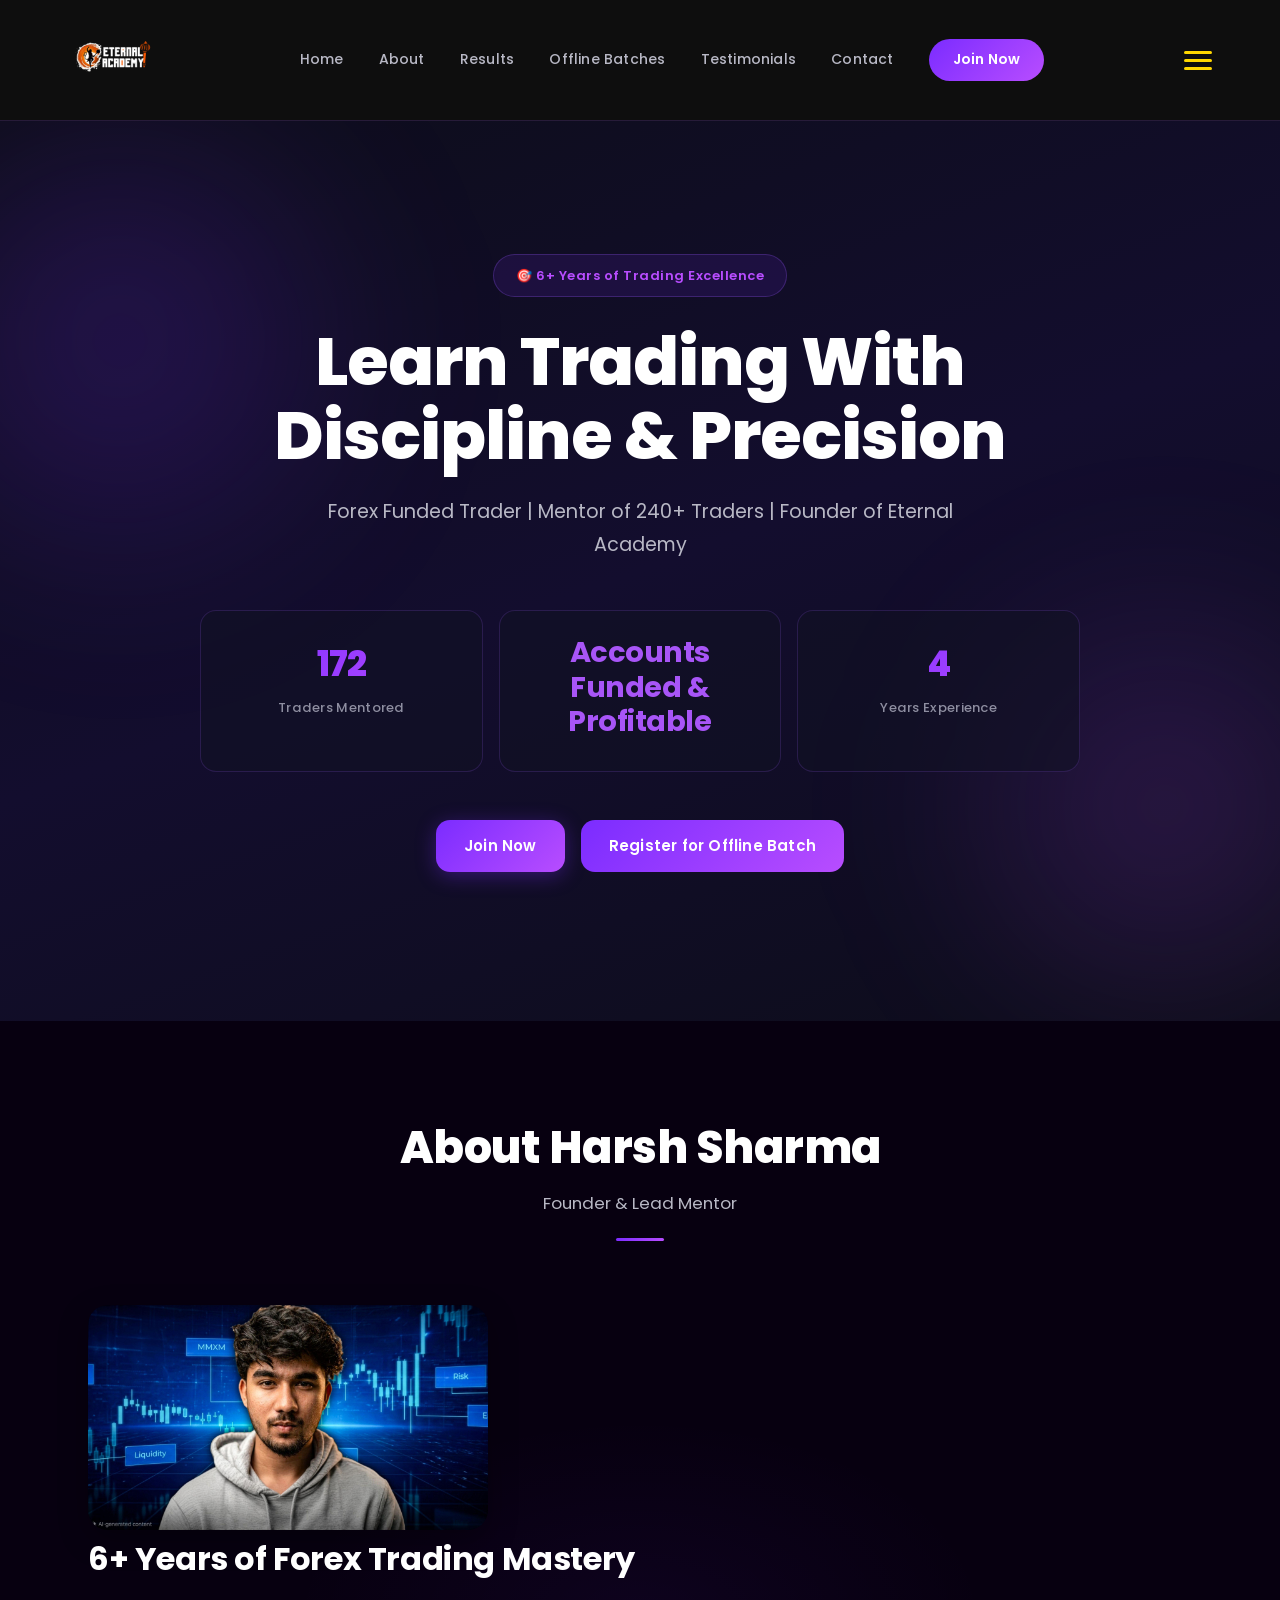
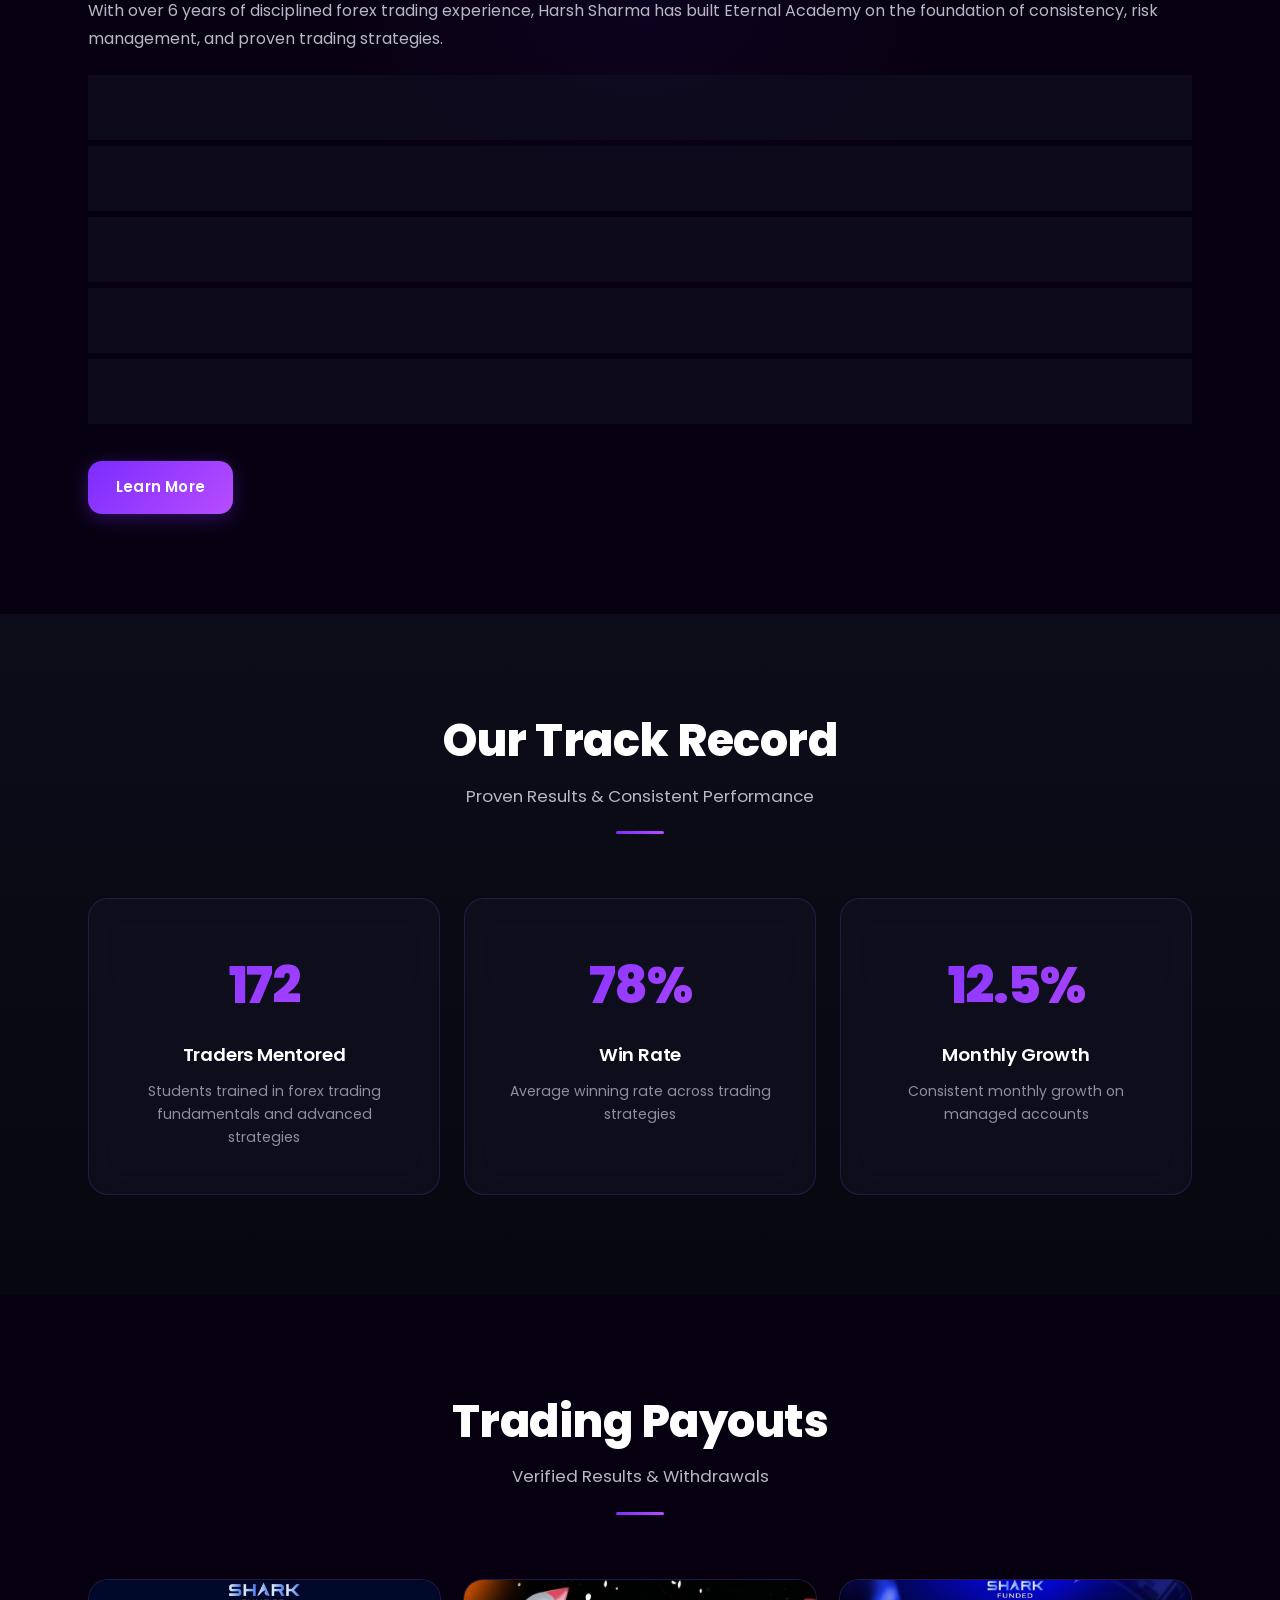
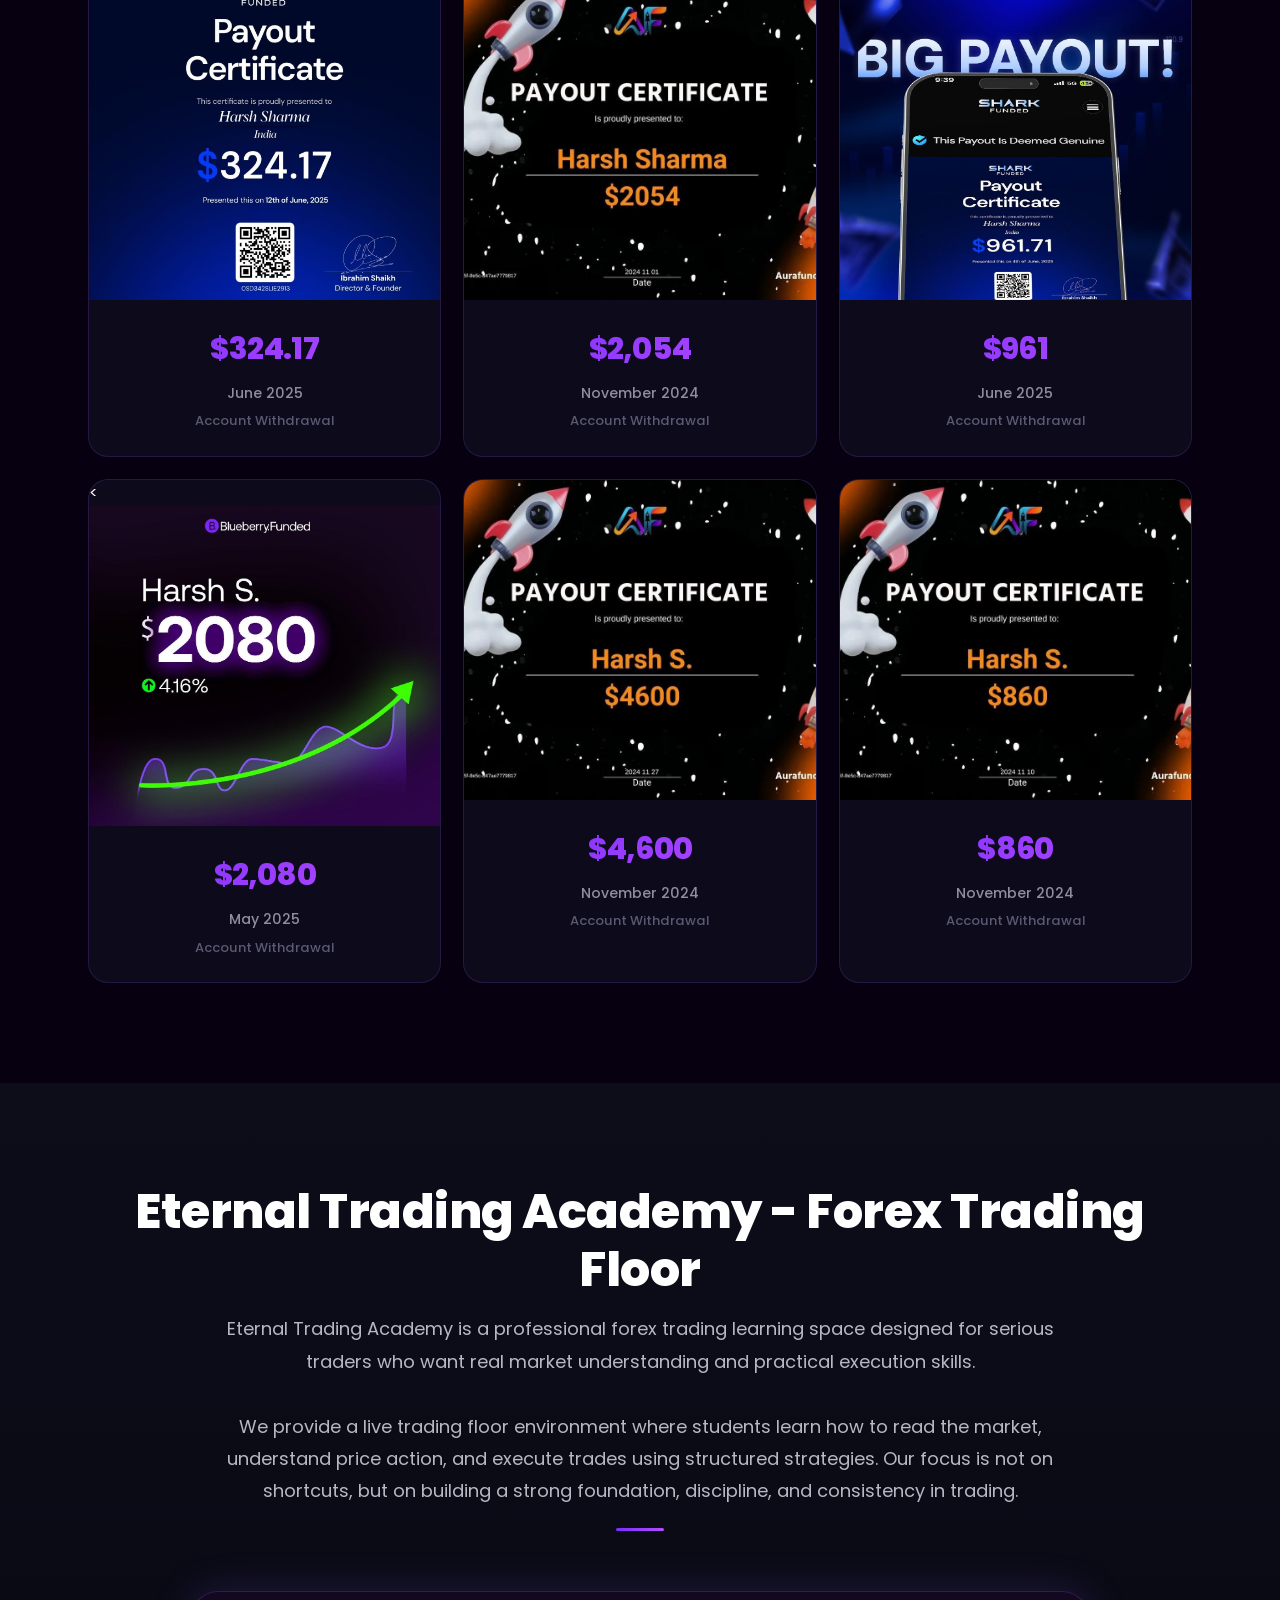
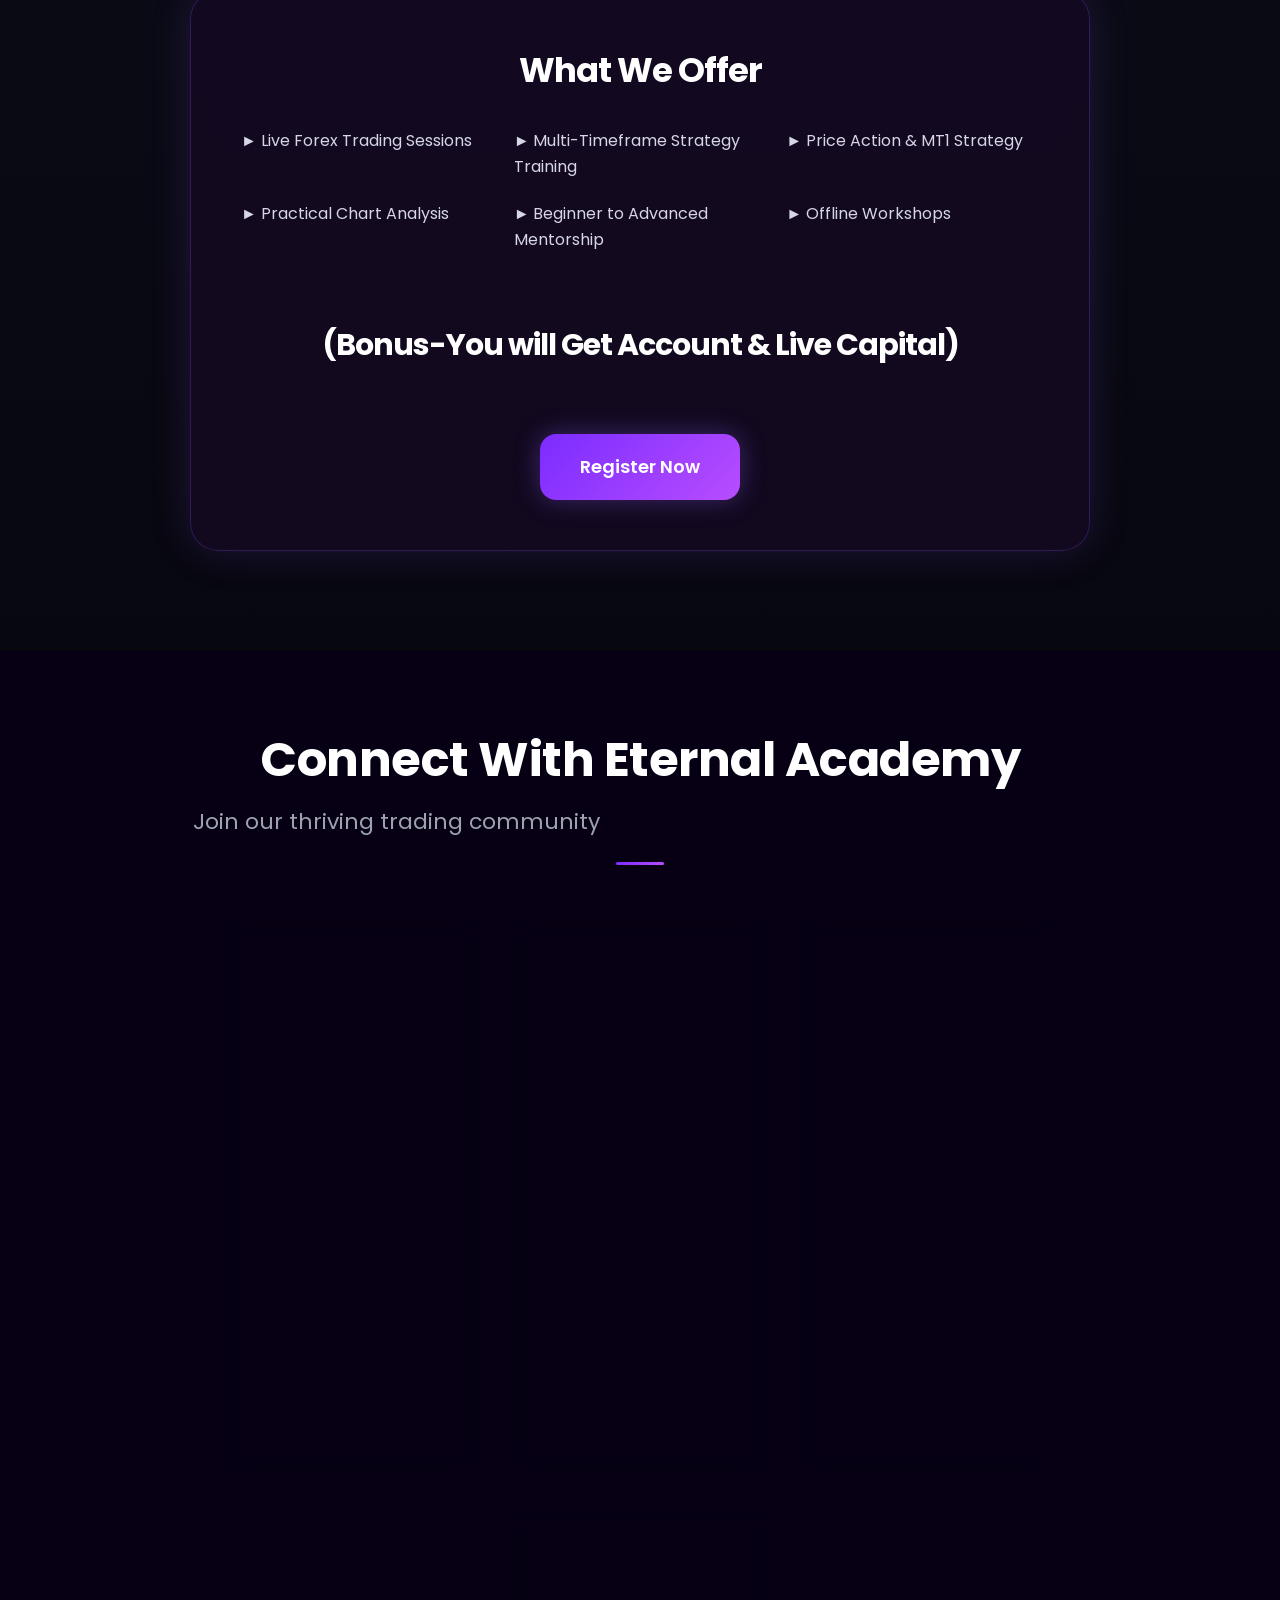
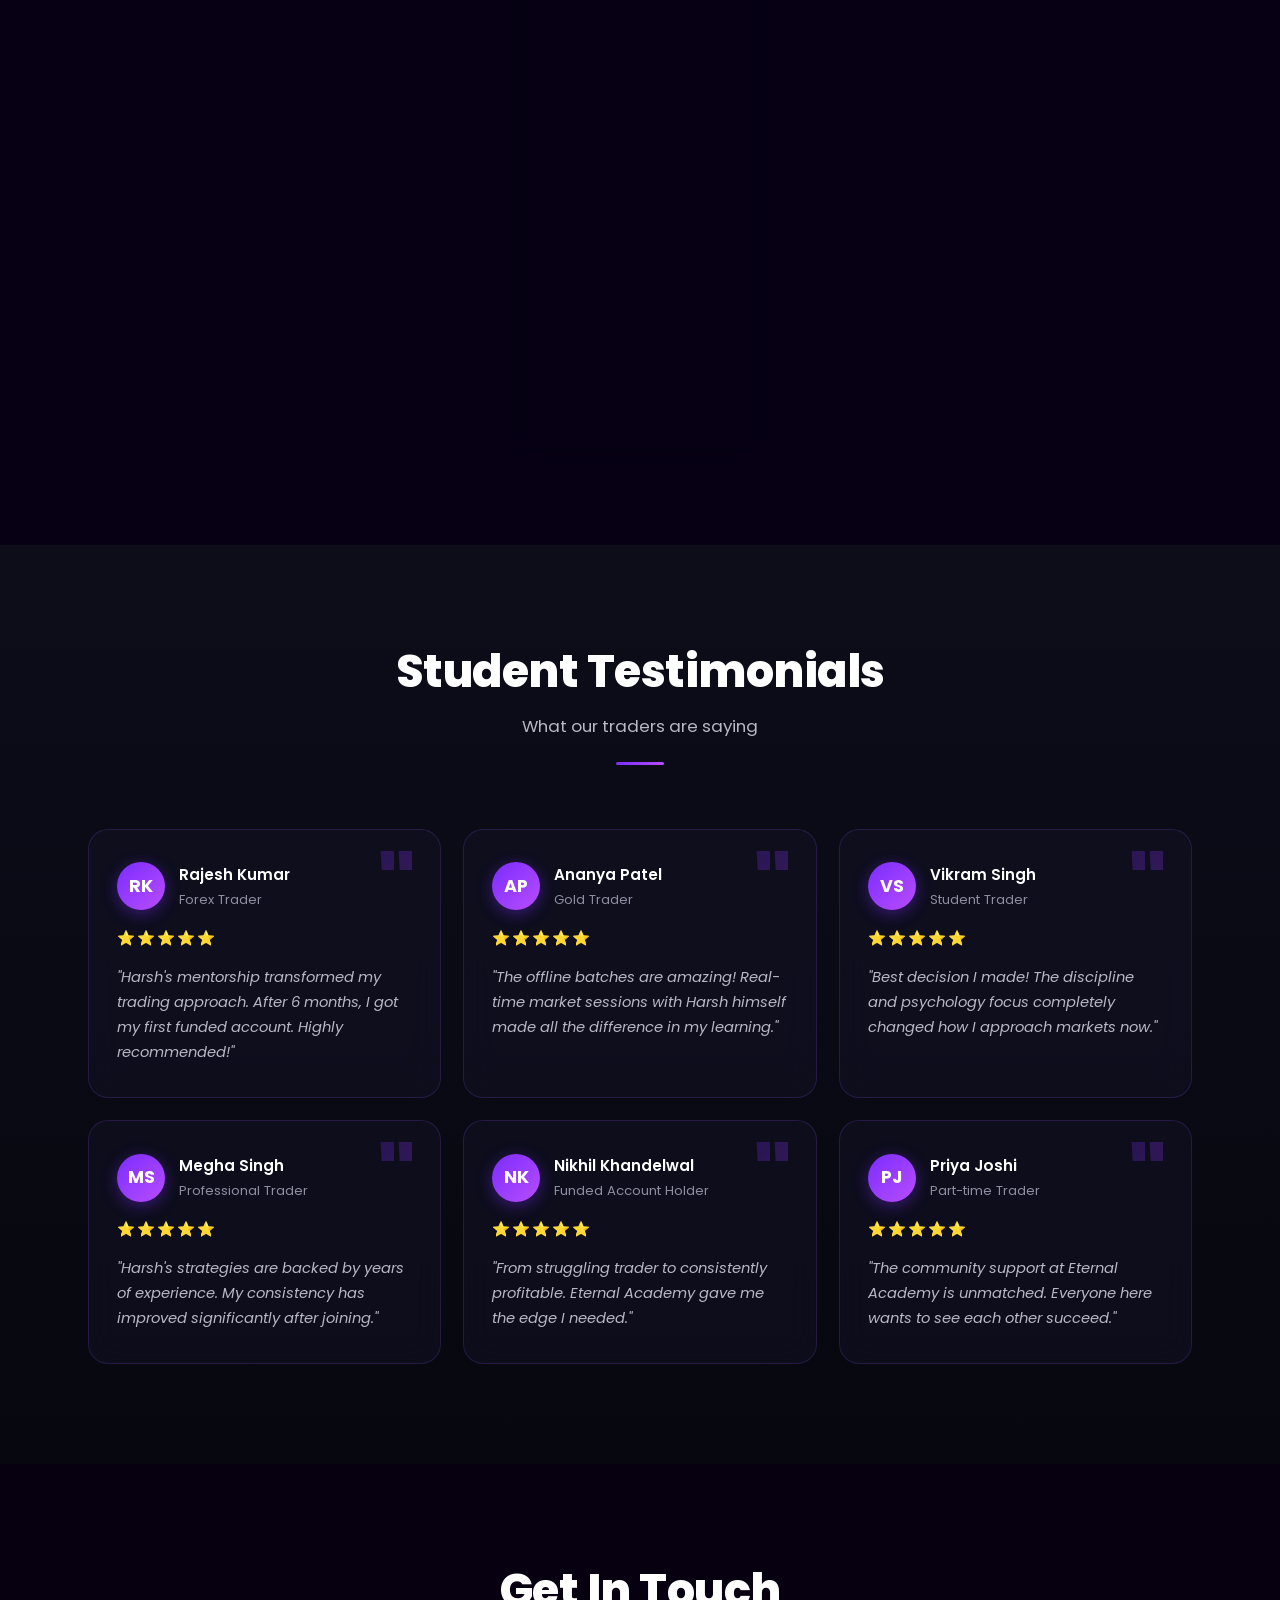
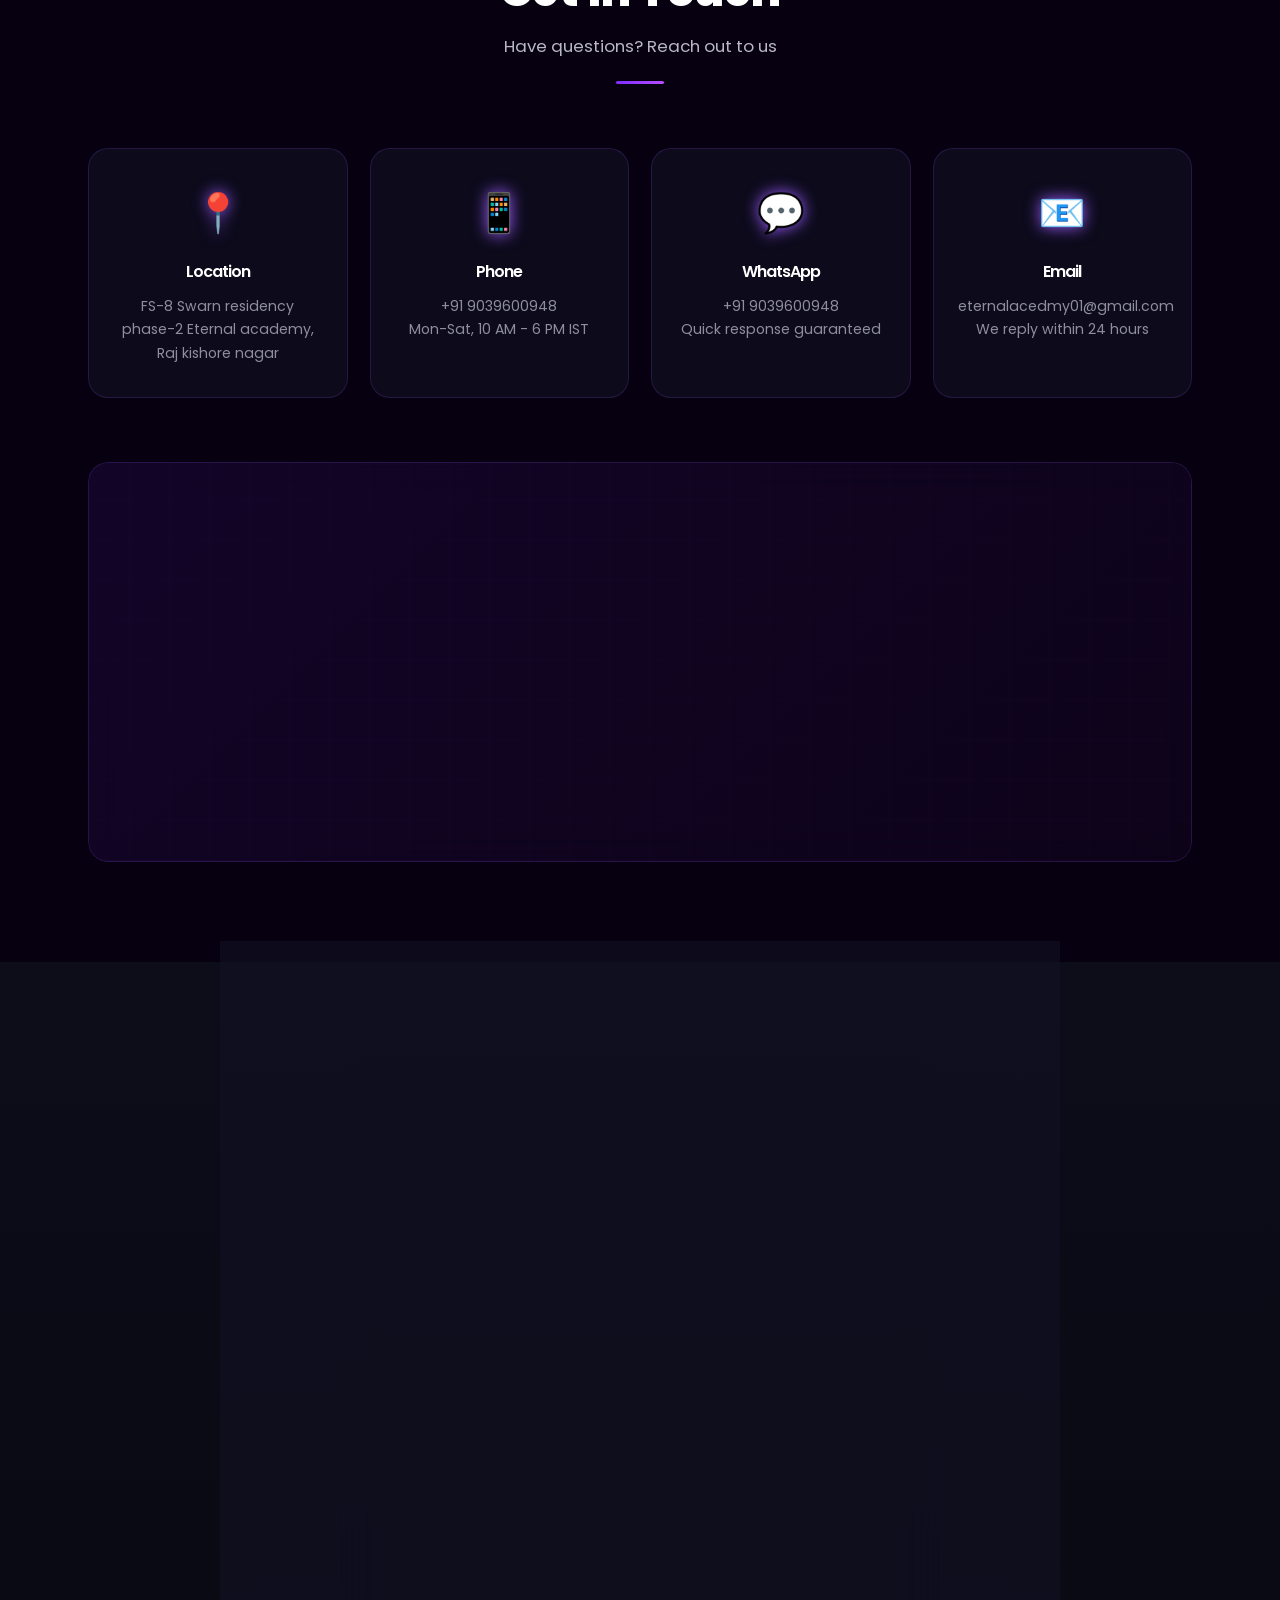
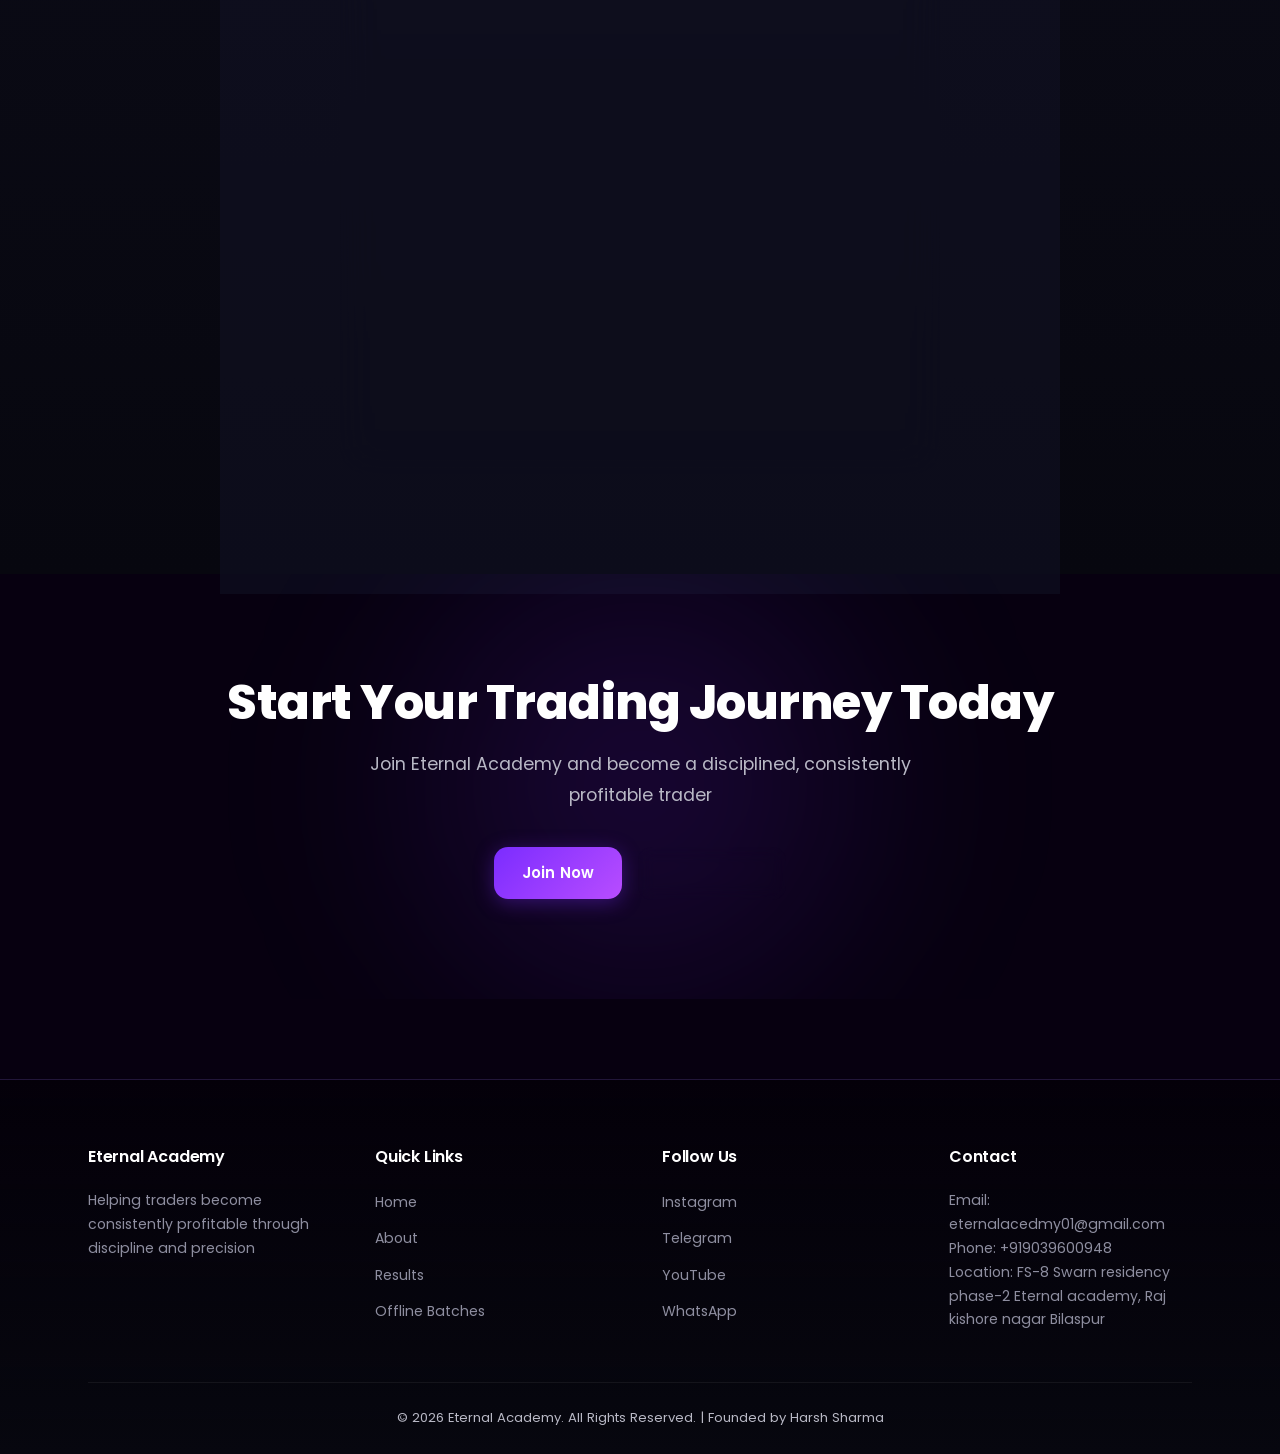
==== commit 8bb884fd: "Update index.html" ====
--- a/index.html
+++ b/index.html
@@ -191,7 +191,7 @@
         </div>
         <div class="hero-content">
             <div class="badge">🎯 6+ Years of Trading Excellence</div>
-            <h1 class="hero-headline">Eearn Trading With Discipline & Precision</h1>
+            <h1 class="hero-headline">Learn Trading With Discipline & Precision</h1>
             <p class="hero-subheadline">Forex Funded Trader | Mentor of 240+ Traders | Founder of Eternal Academy</p>
             
             <div class="stats-row">
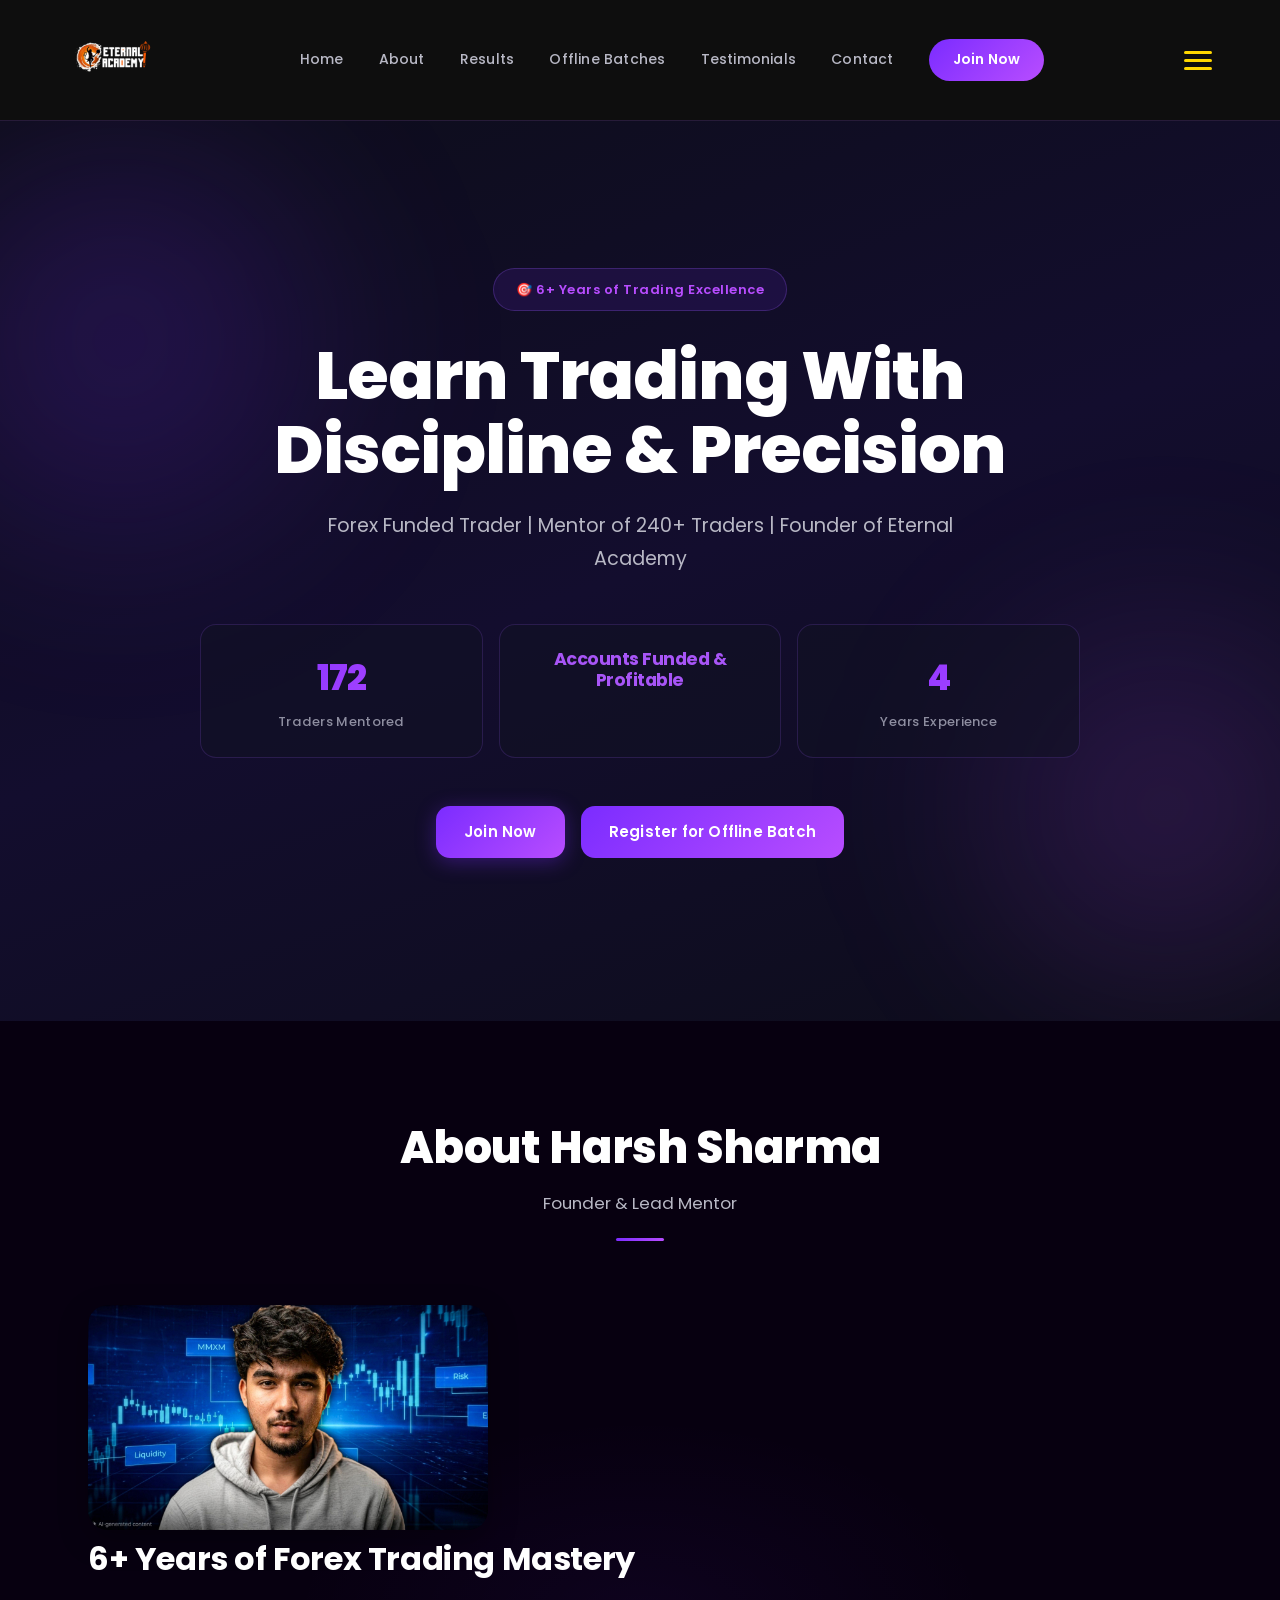
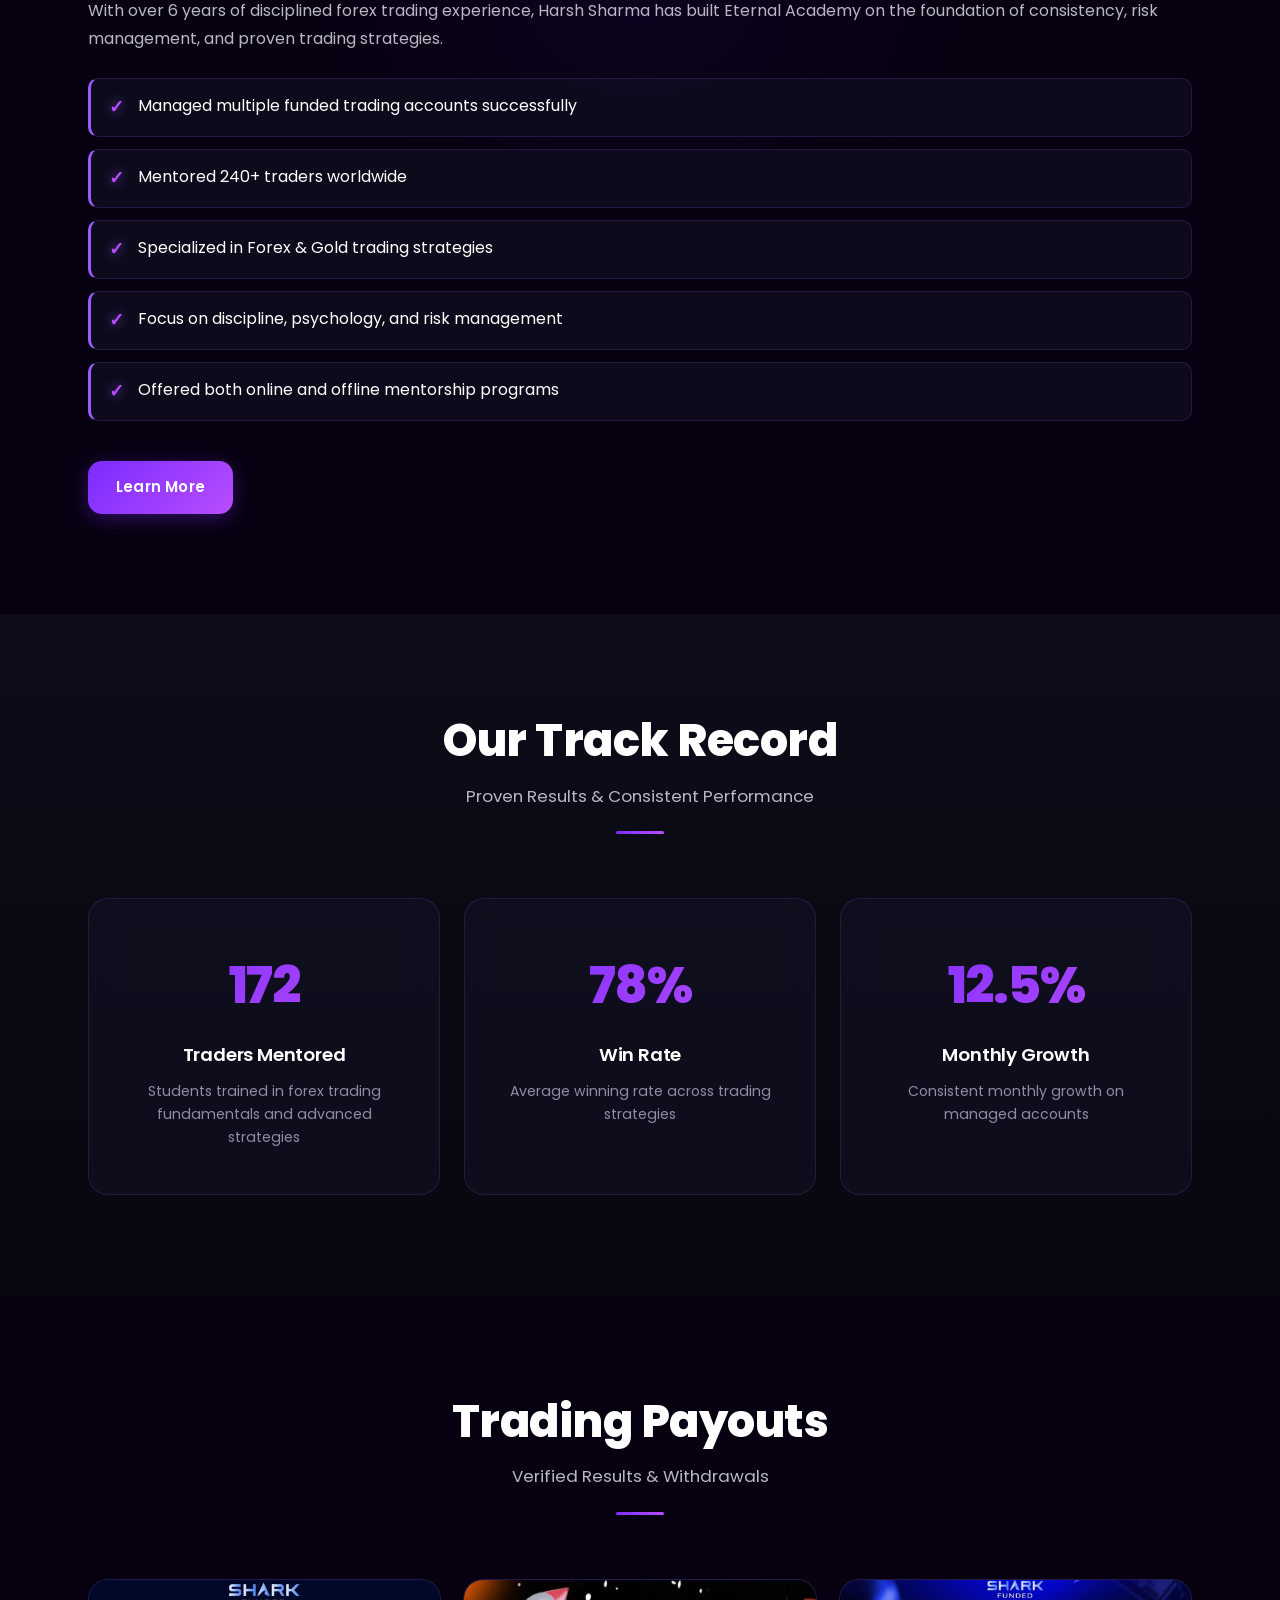
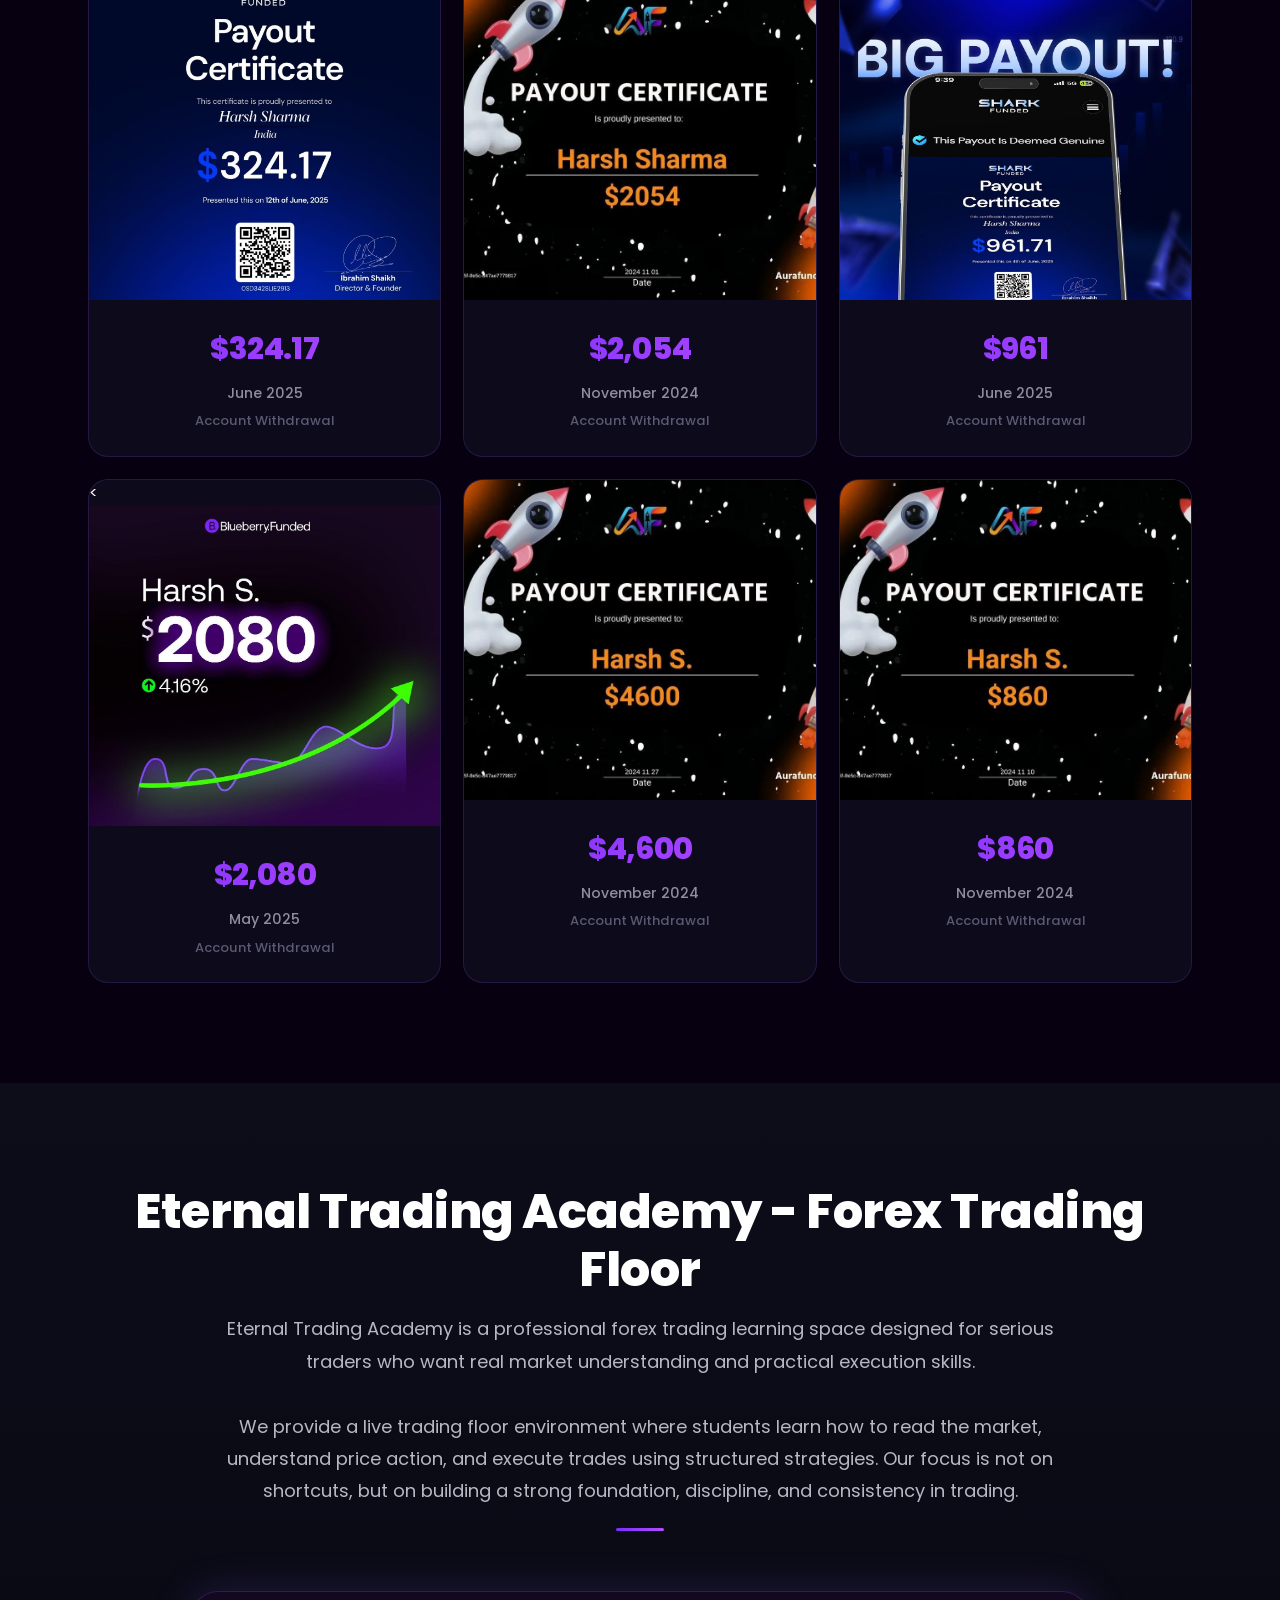
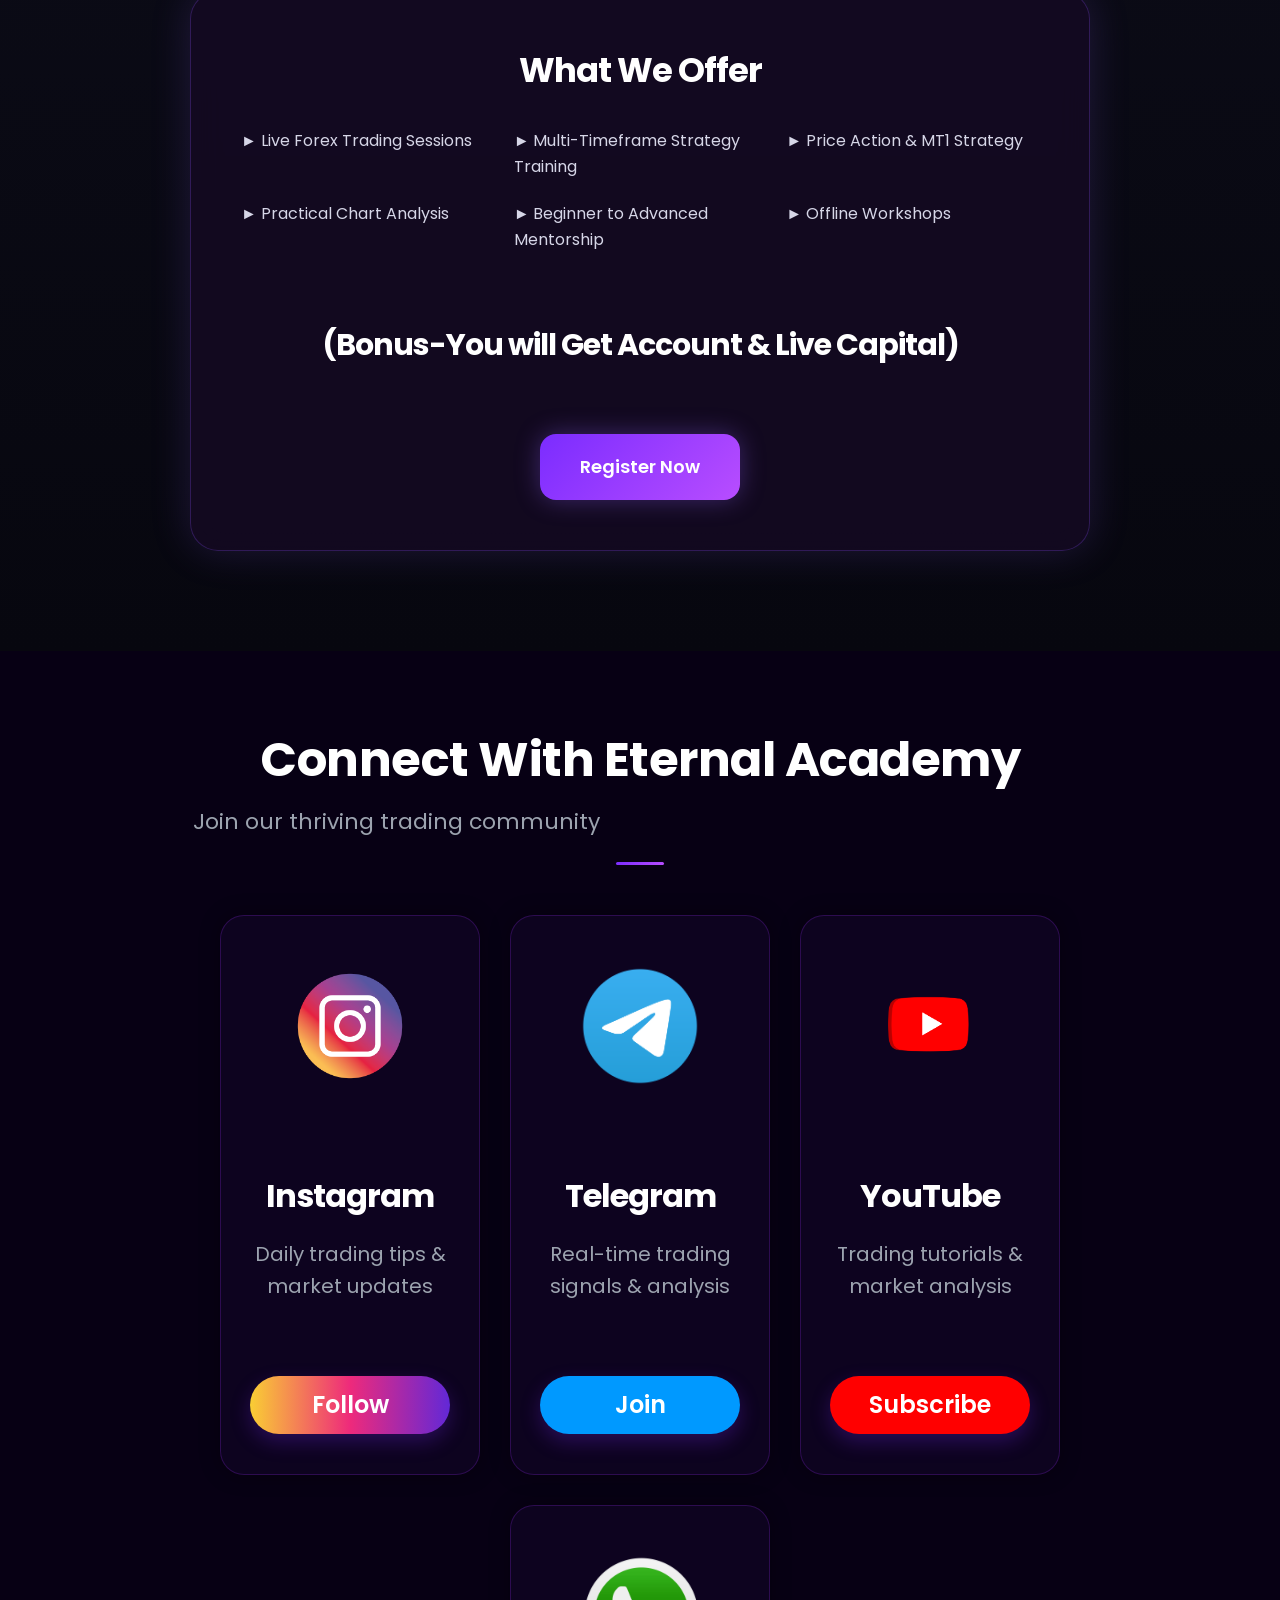
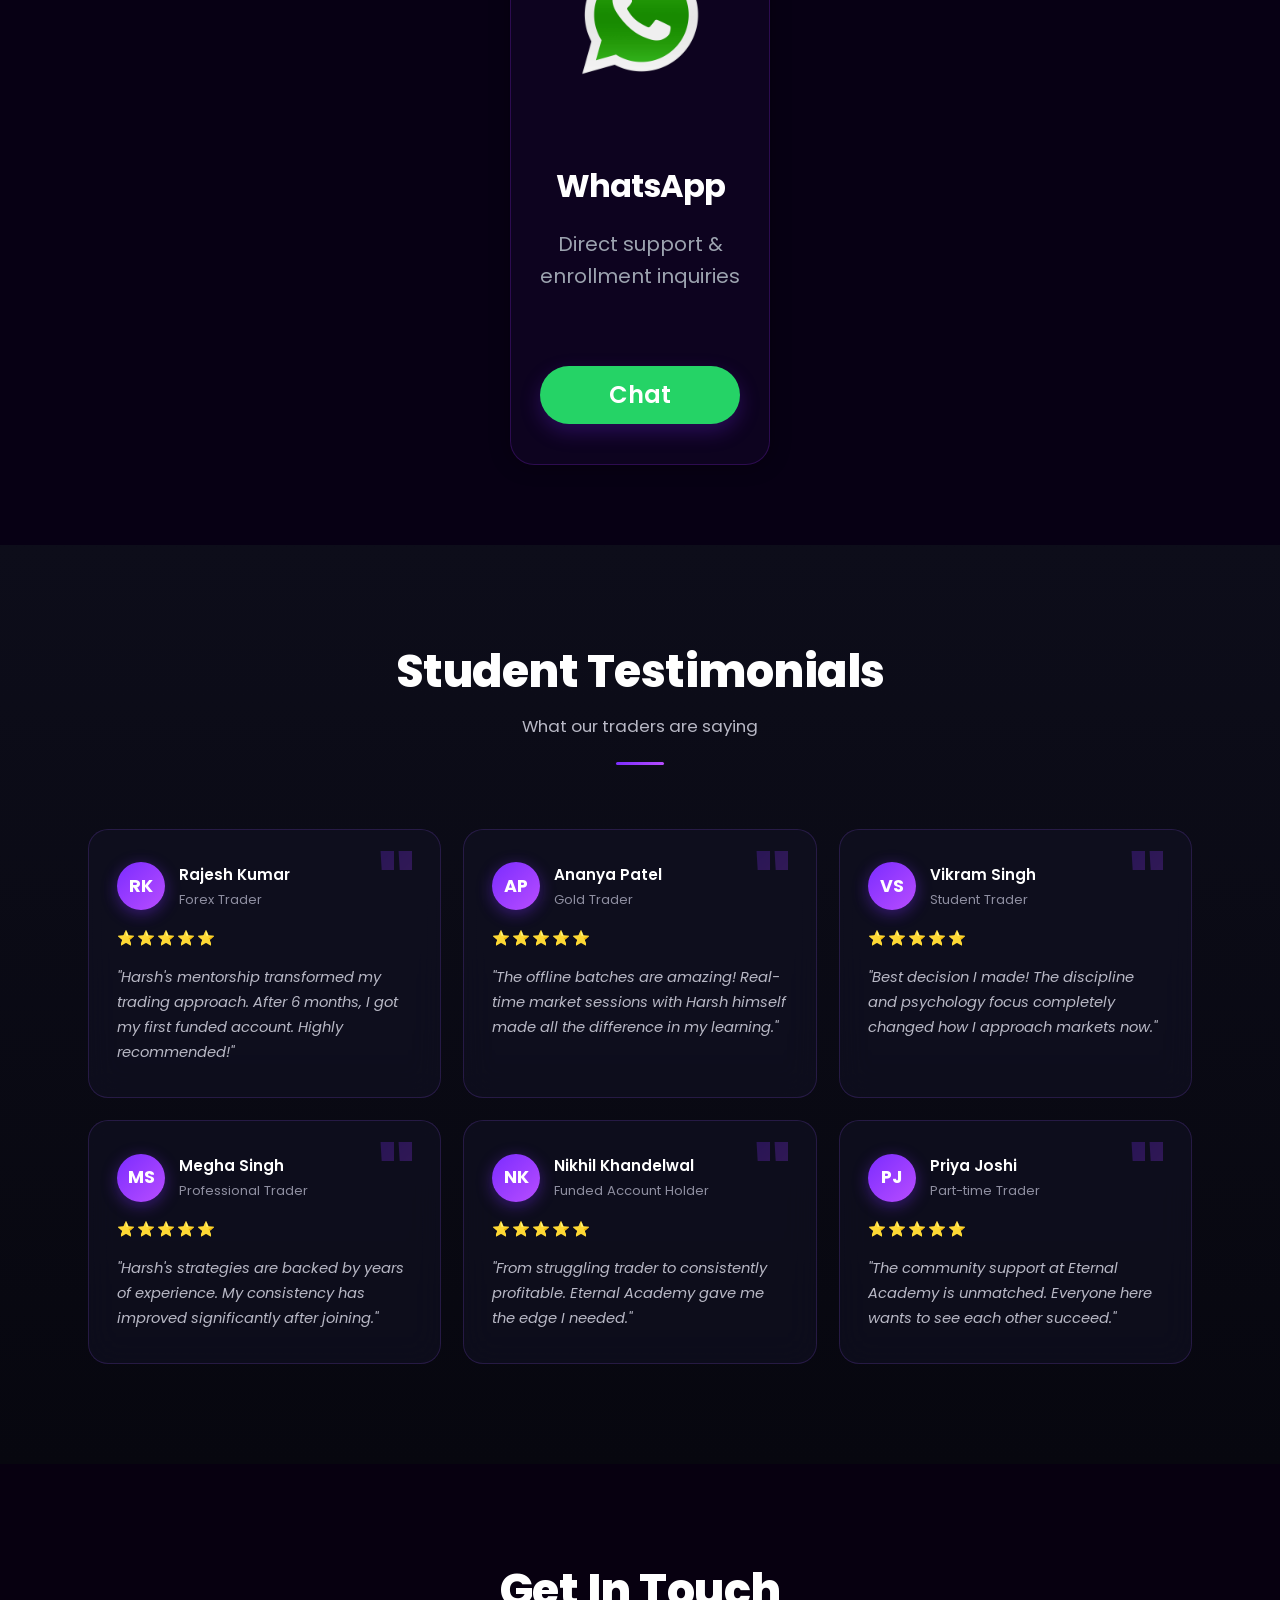
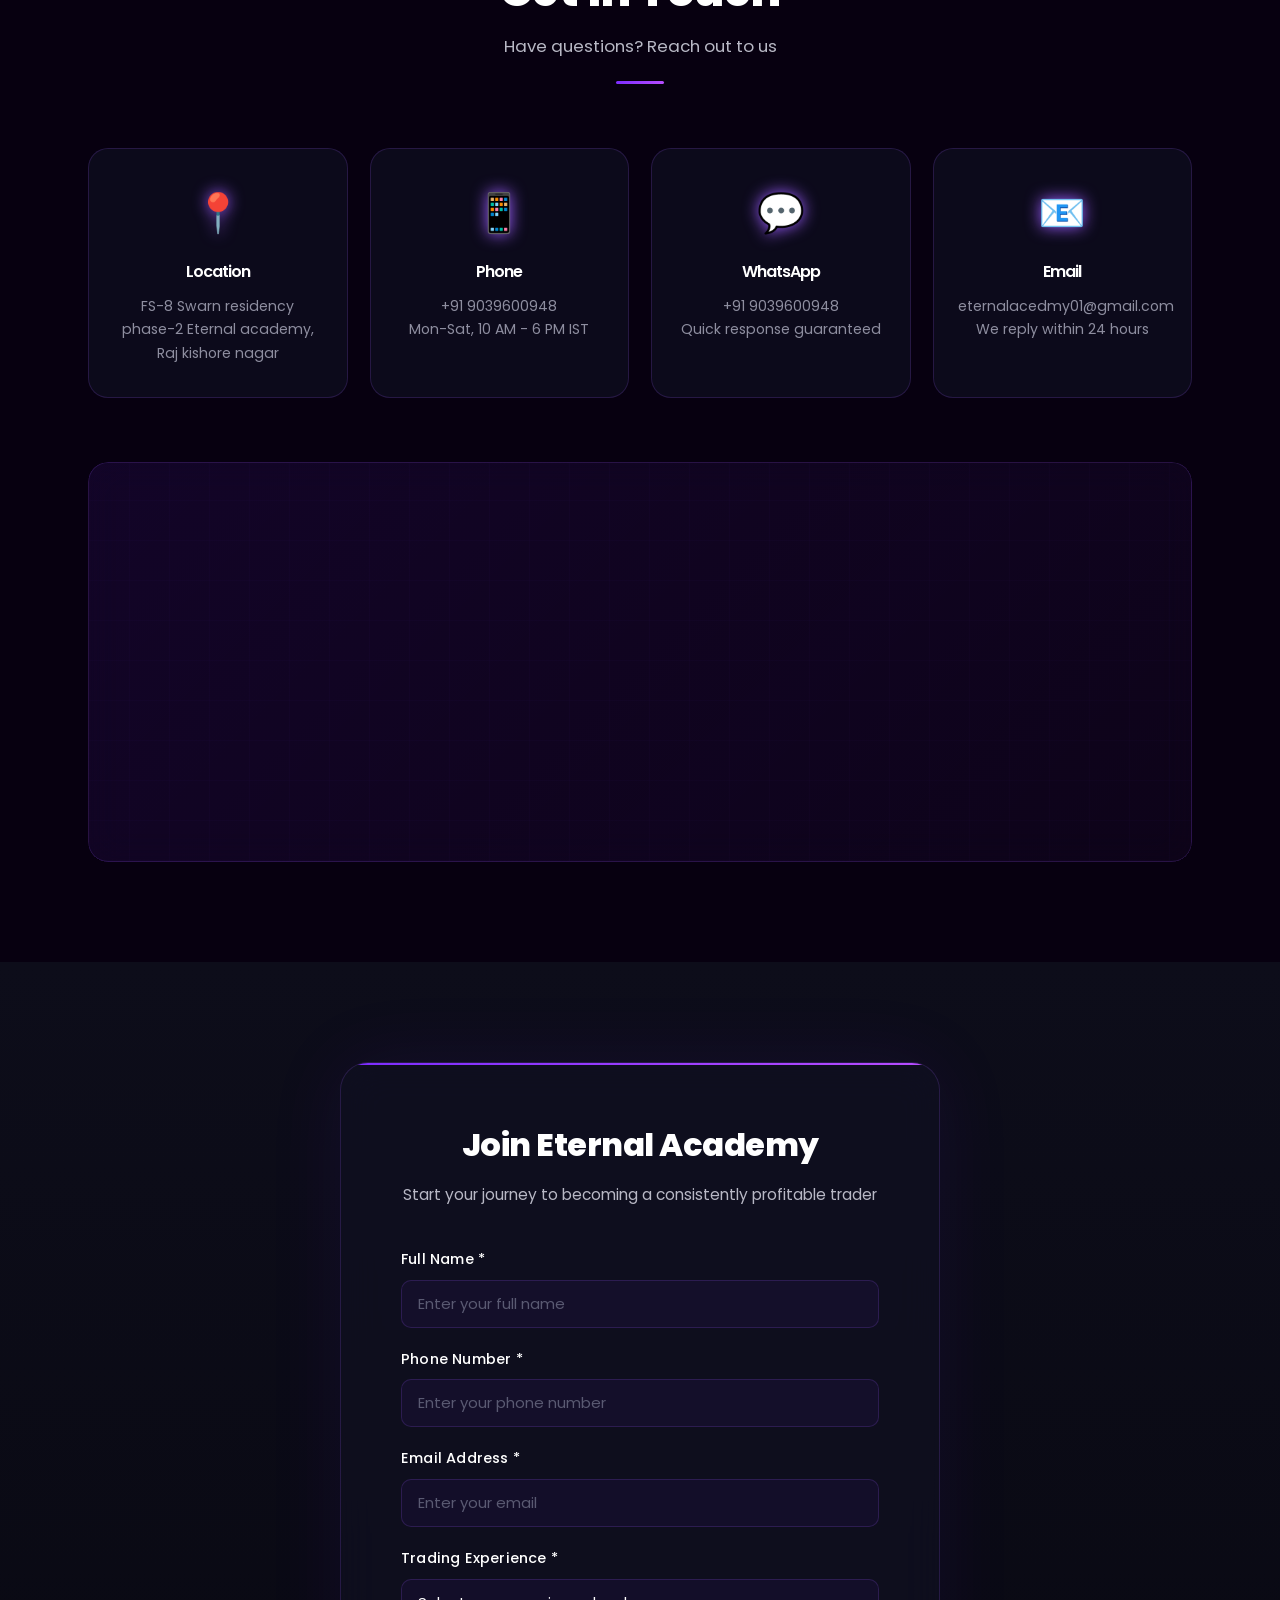
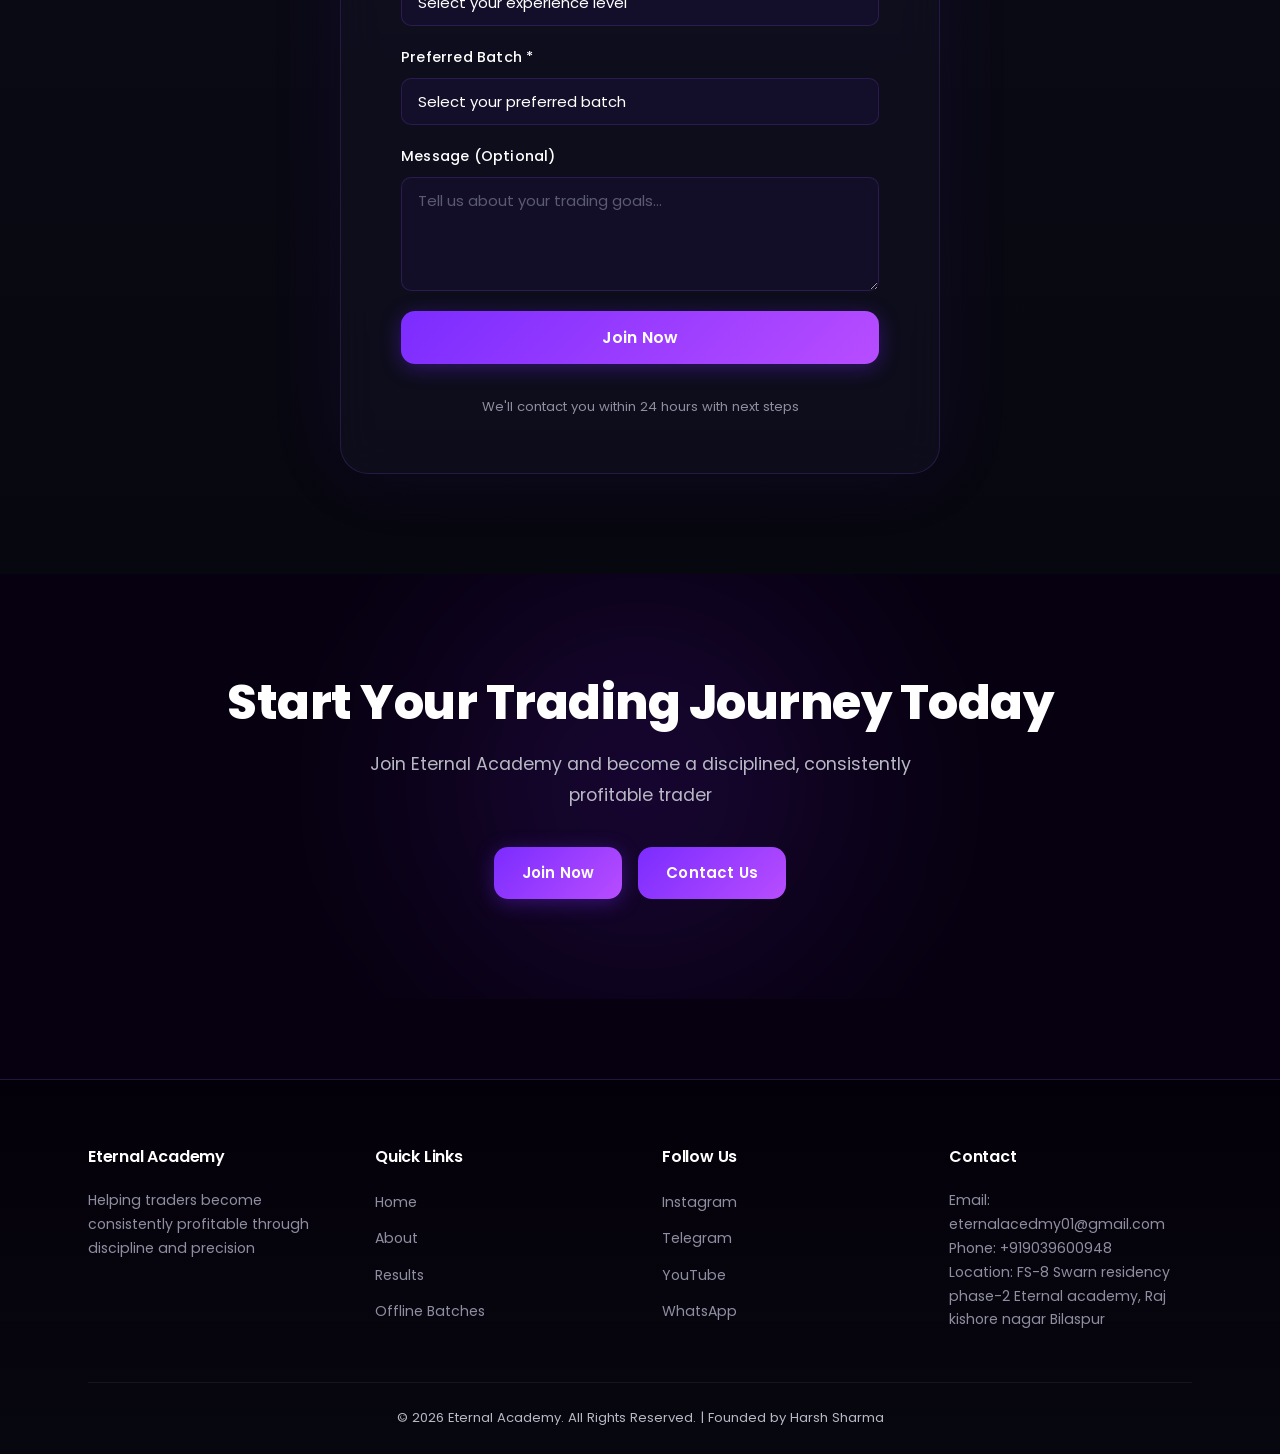
==== commit 5c9c26db: "Update index.html" ====
--- a/index.html
+++ b/index.html
@@ -204,7 +204,7 @@
                     <div
     class="stat-label"
     style="
-        font-size: 1.8rem;
+        font-size: 1.1rem;
         font-weight: 700;
         color: #a855f7;
         line-height: 1.2;
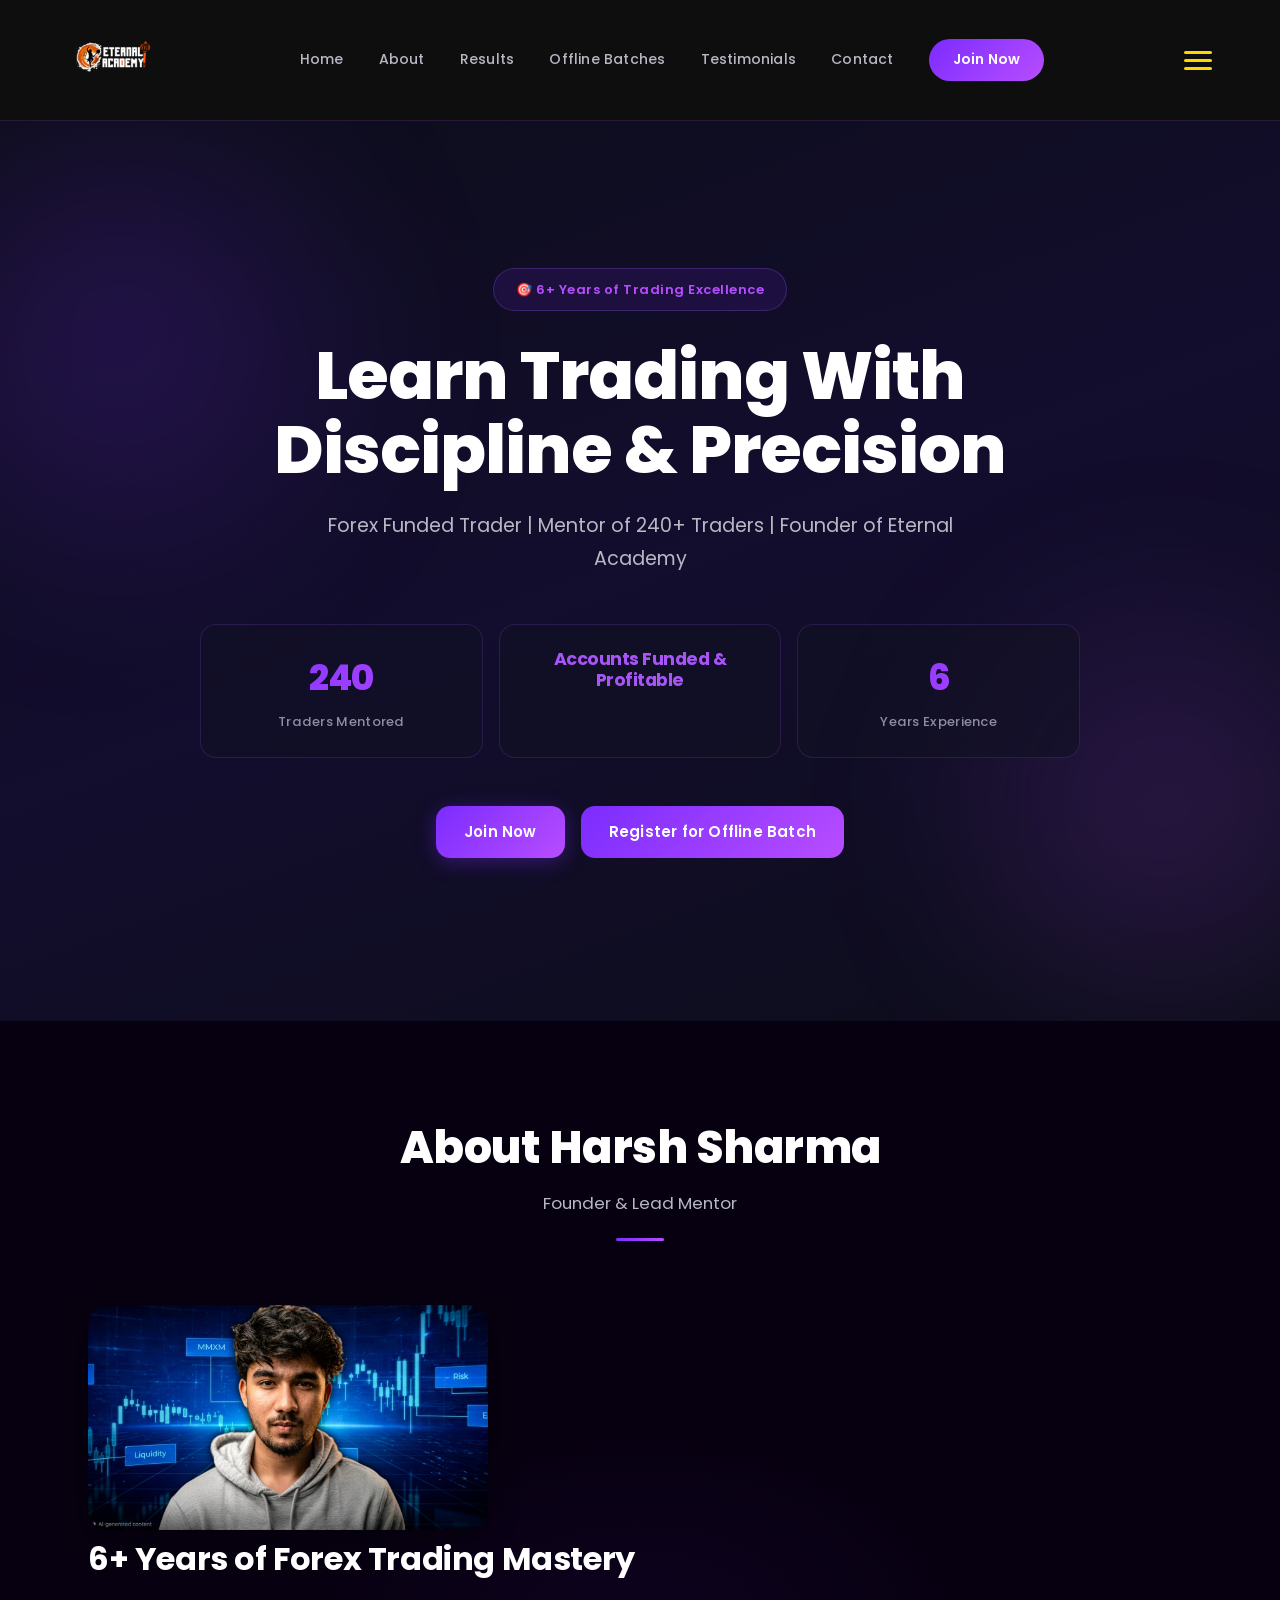
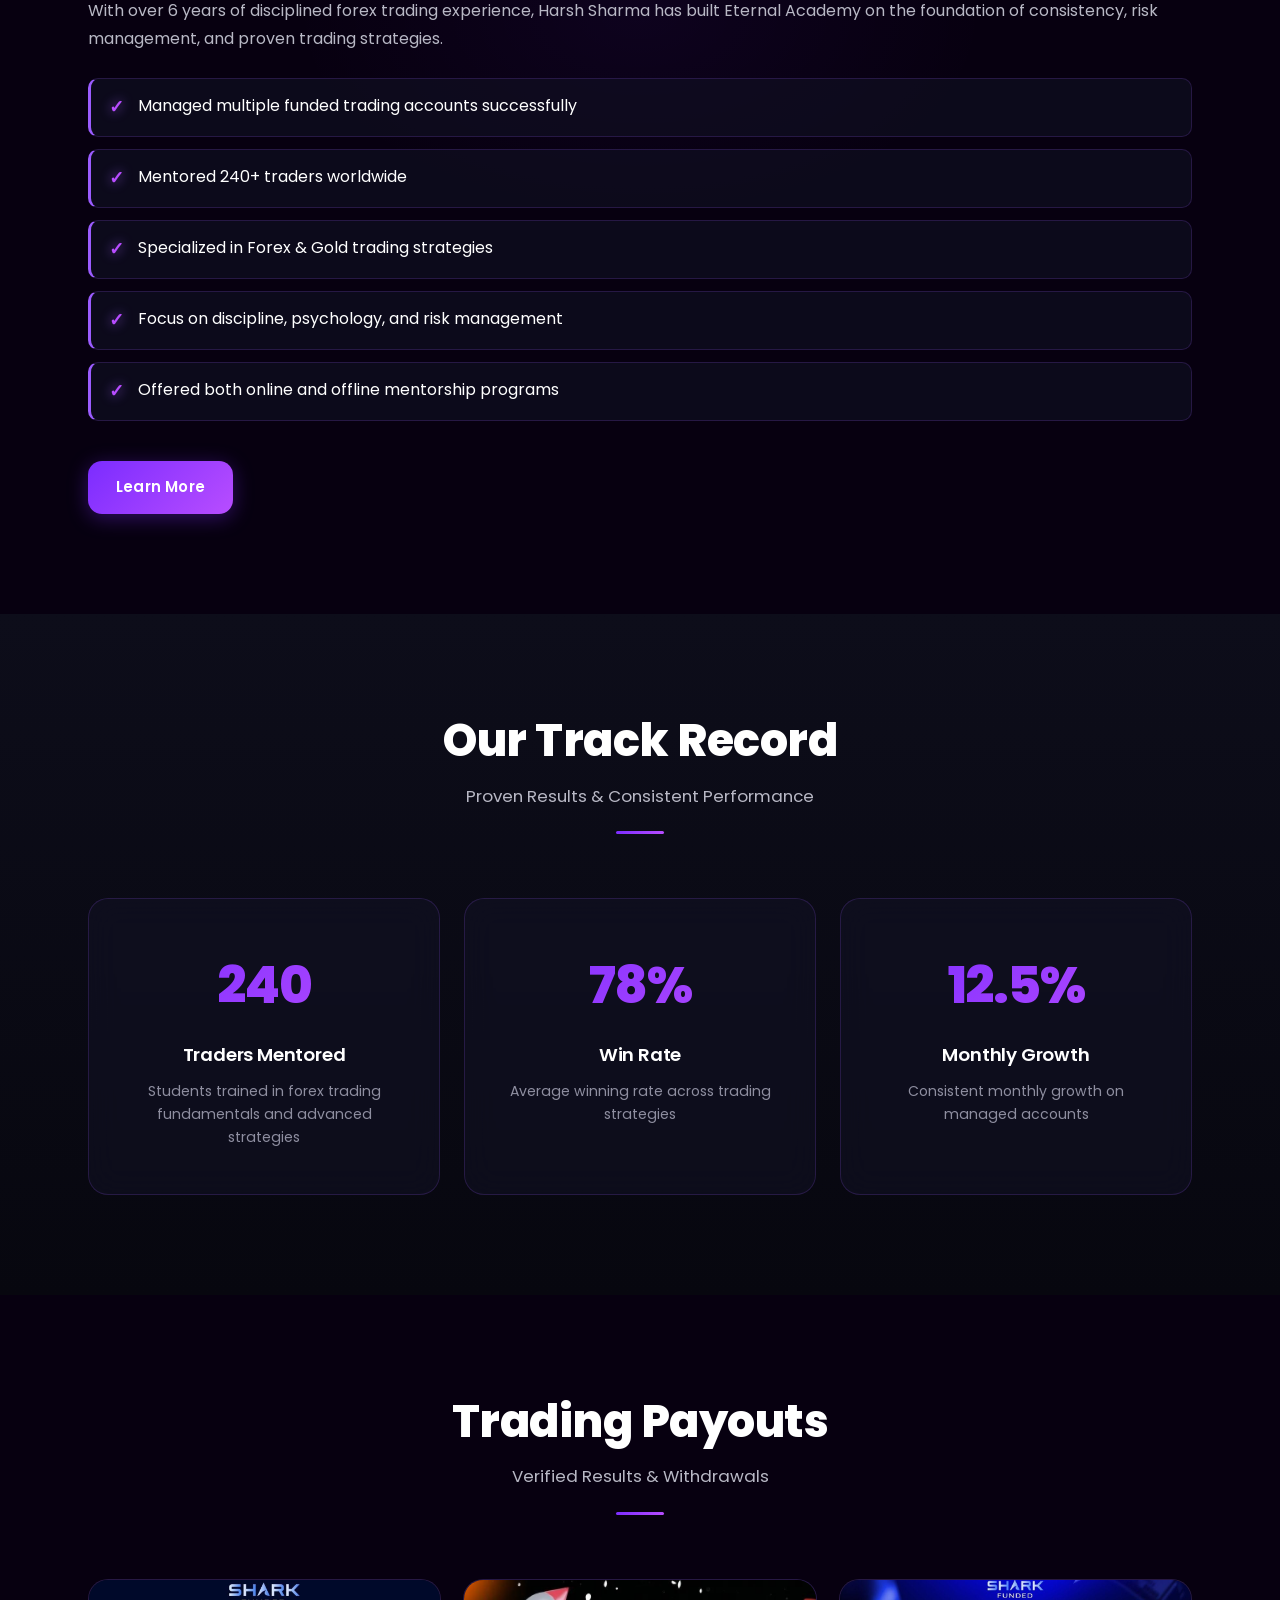
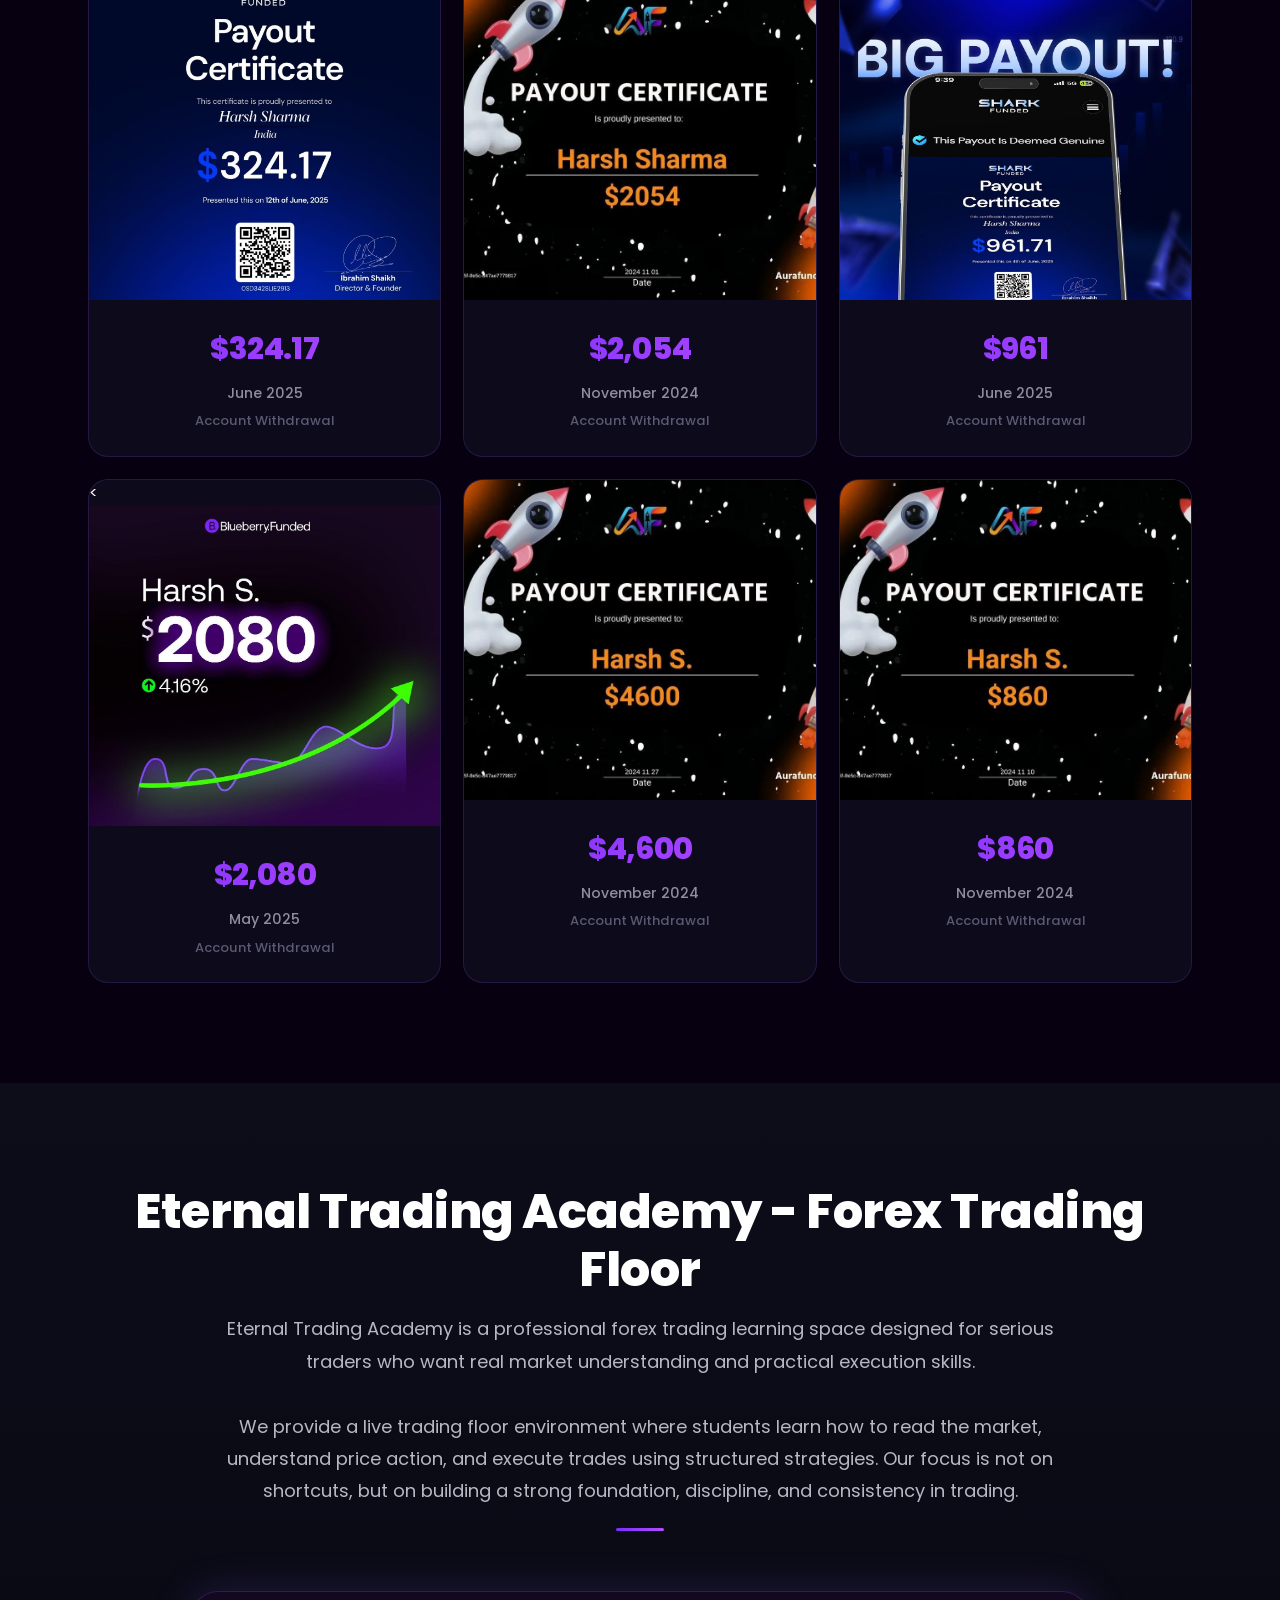
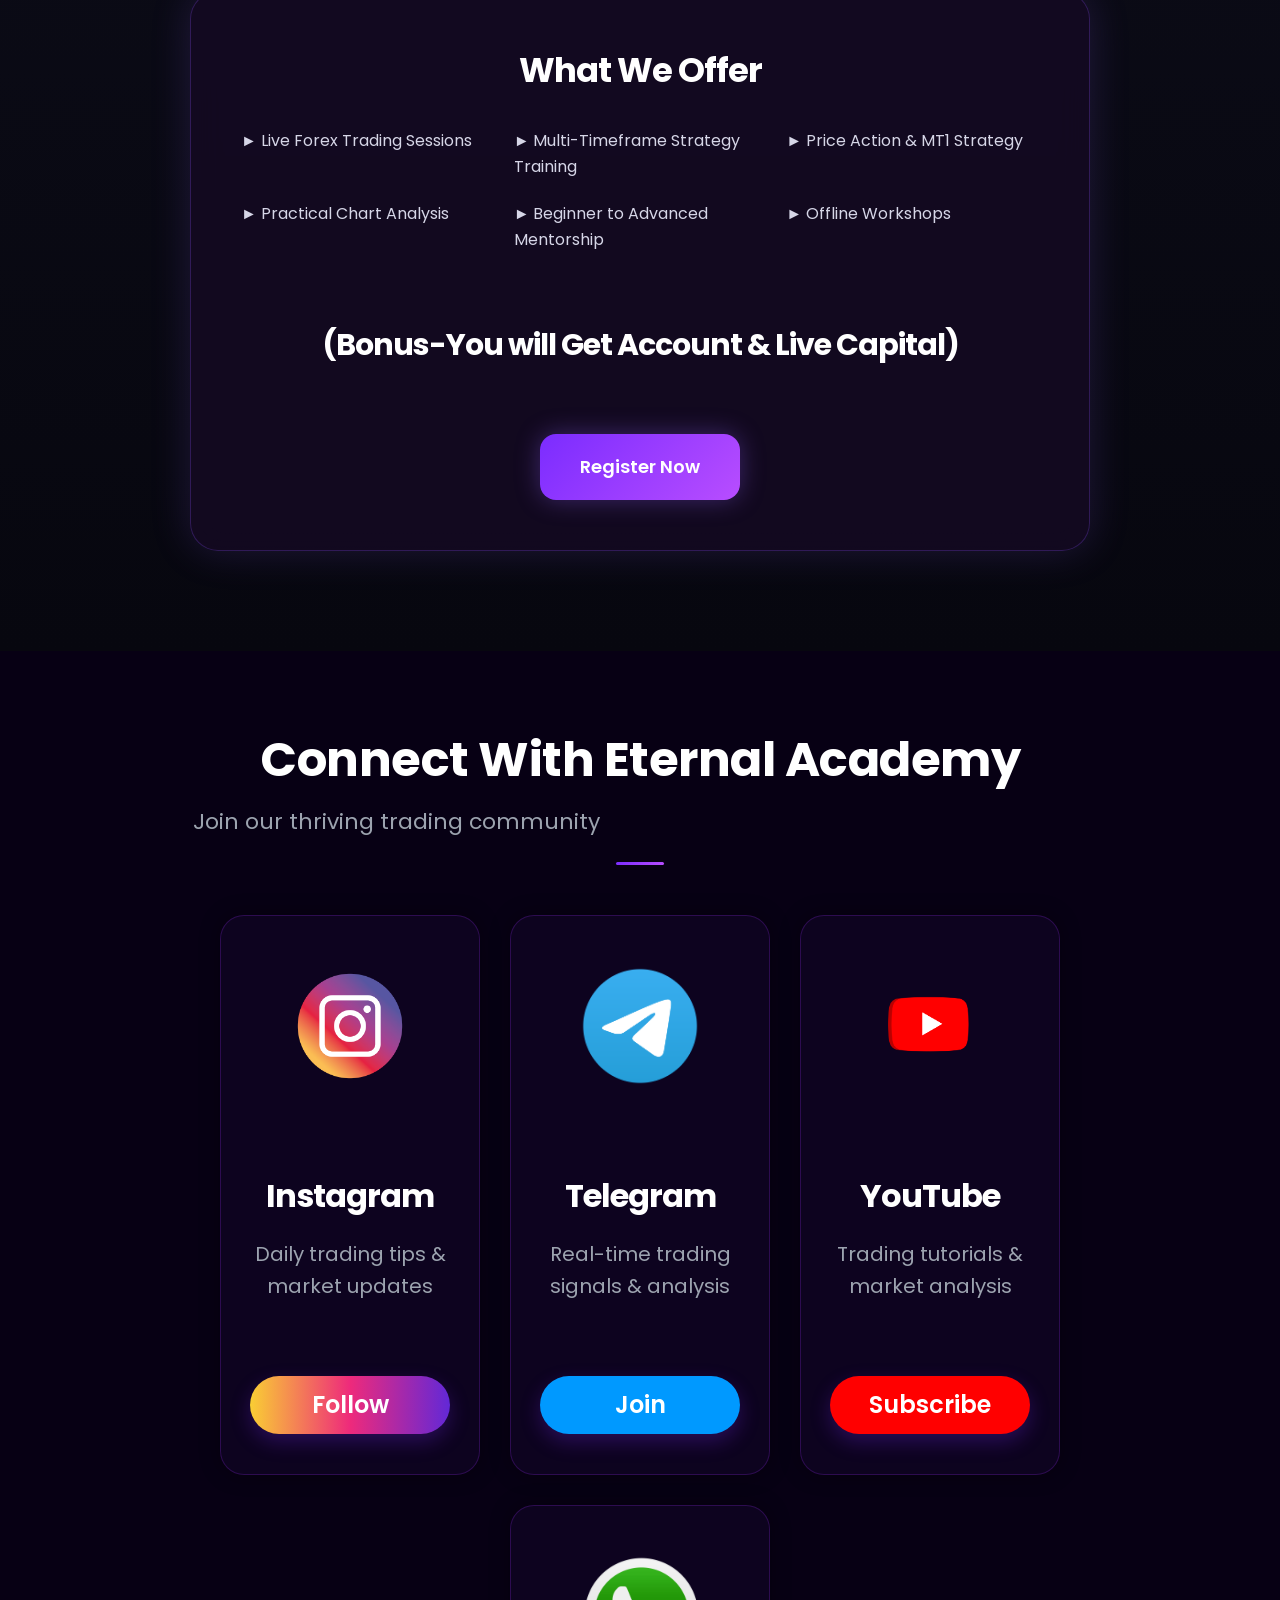
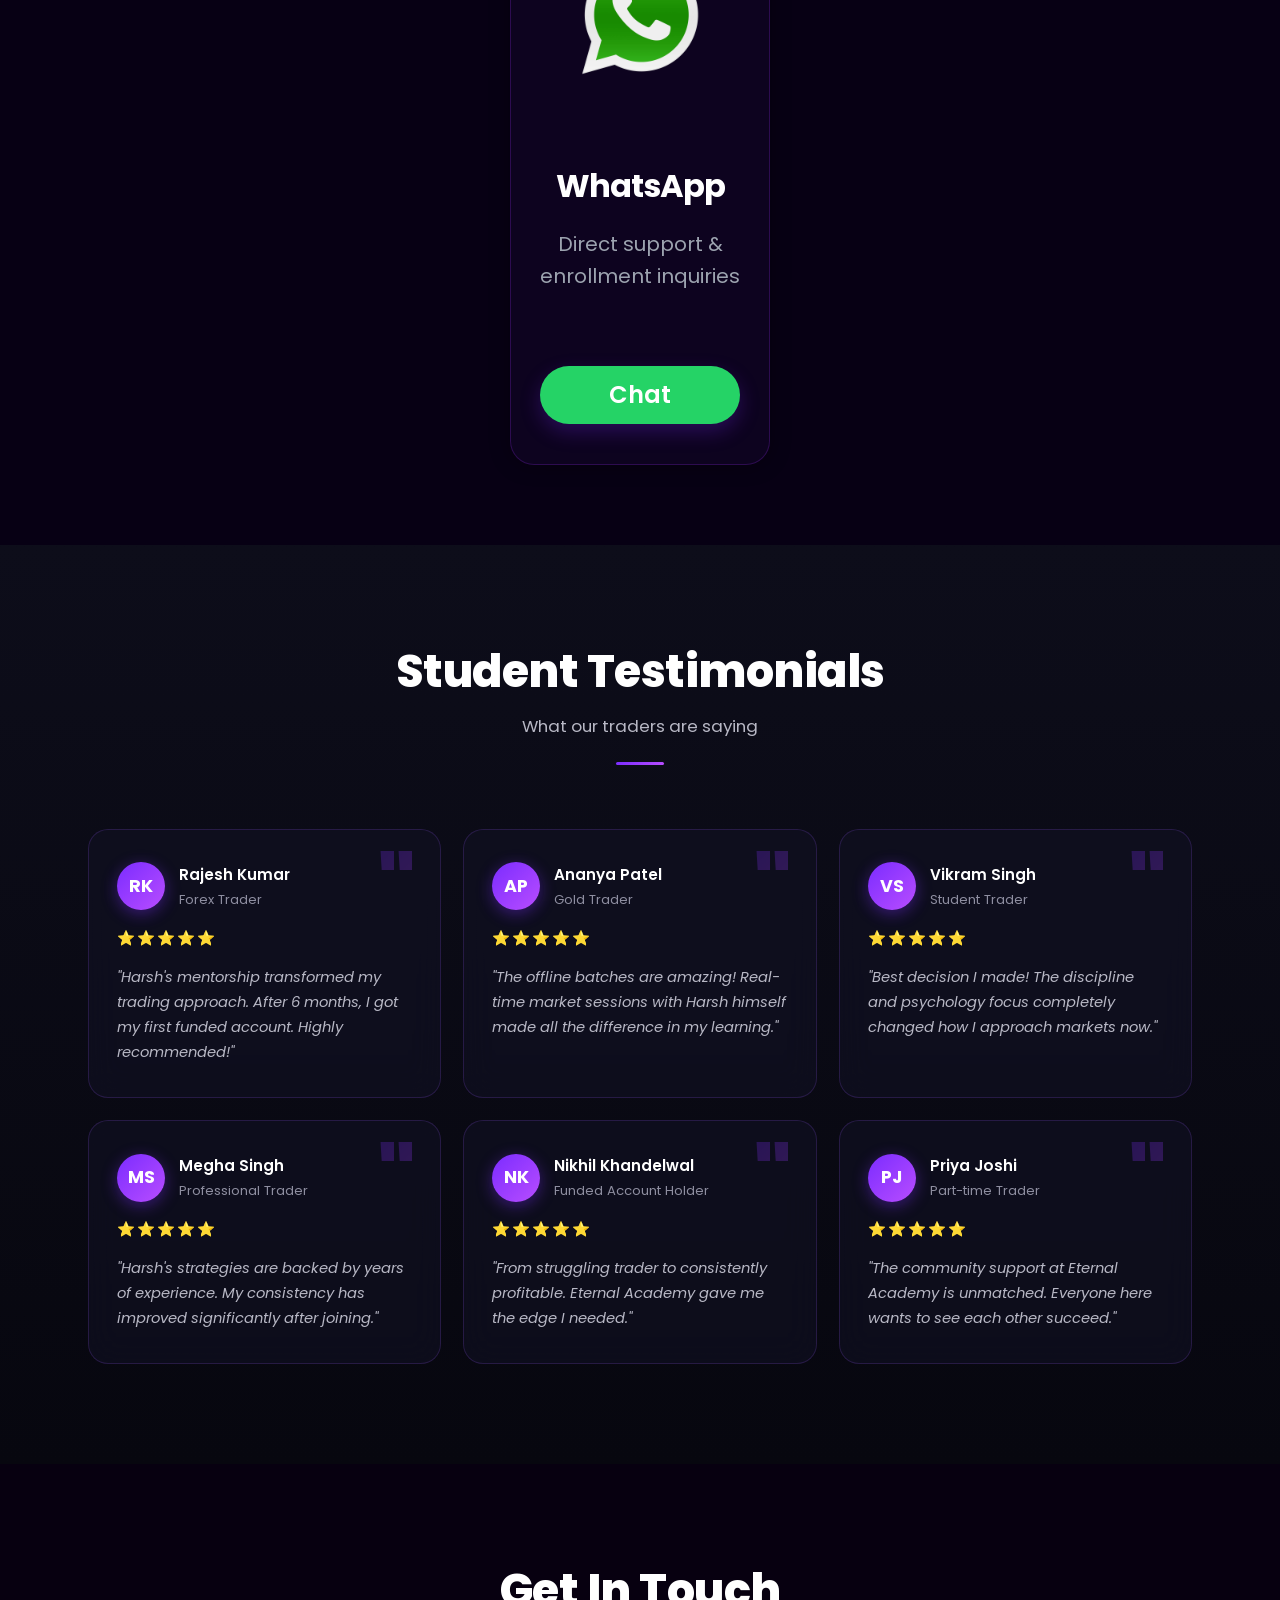
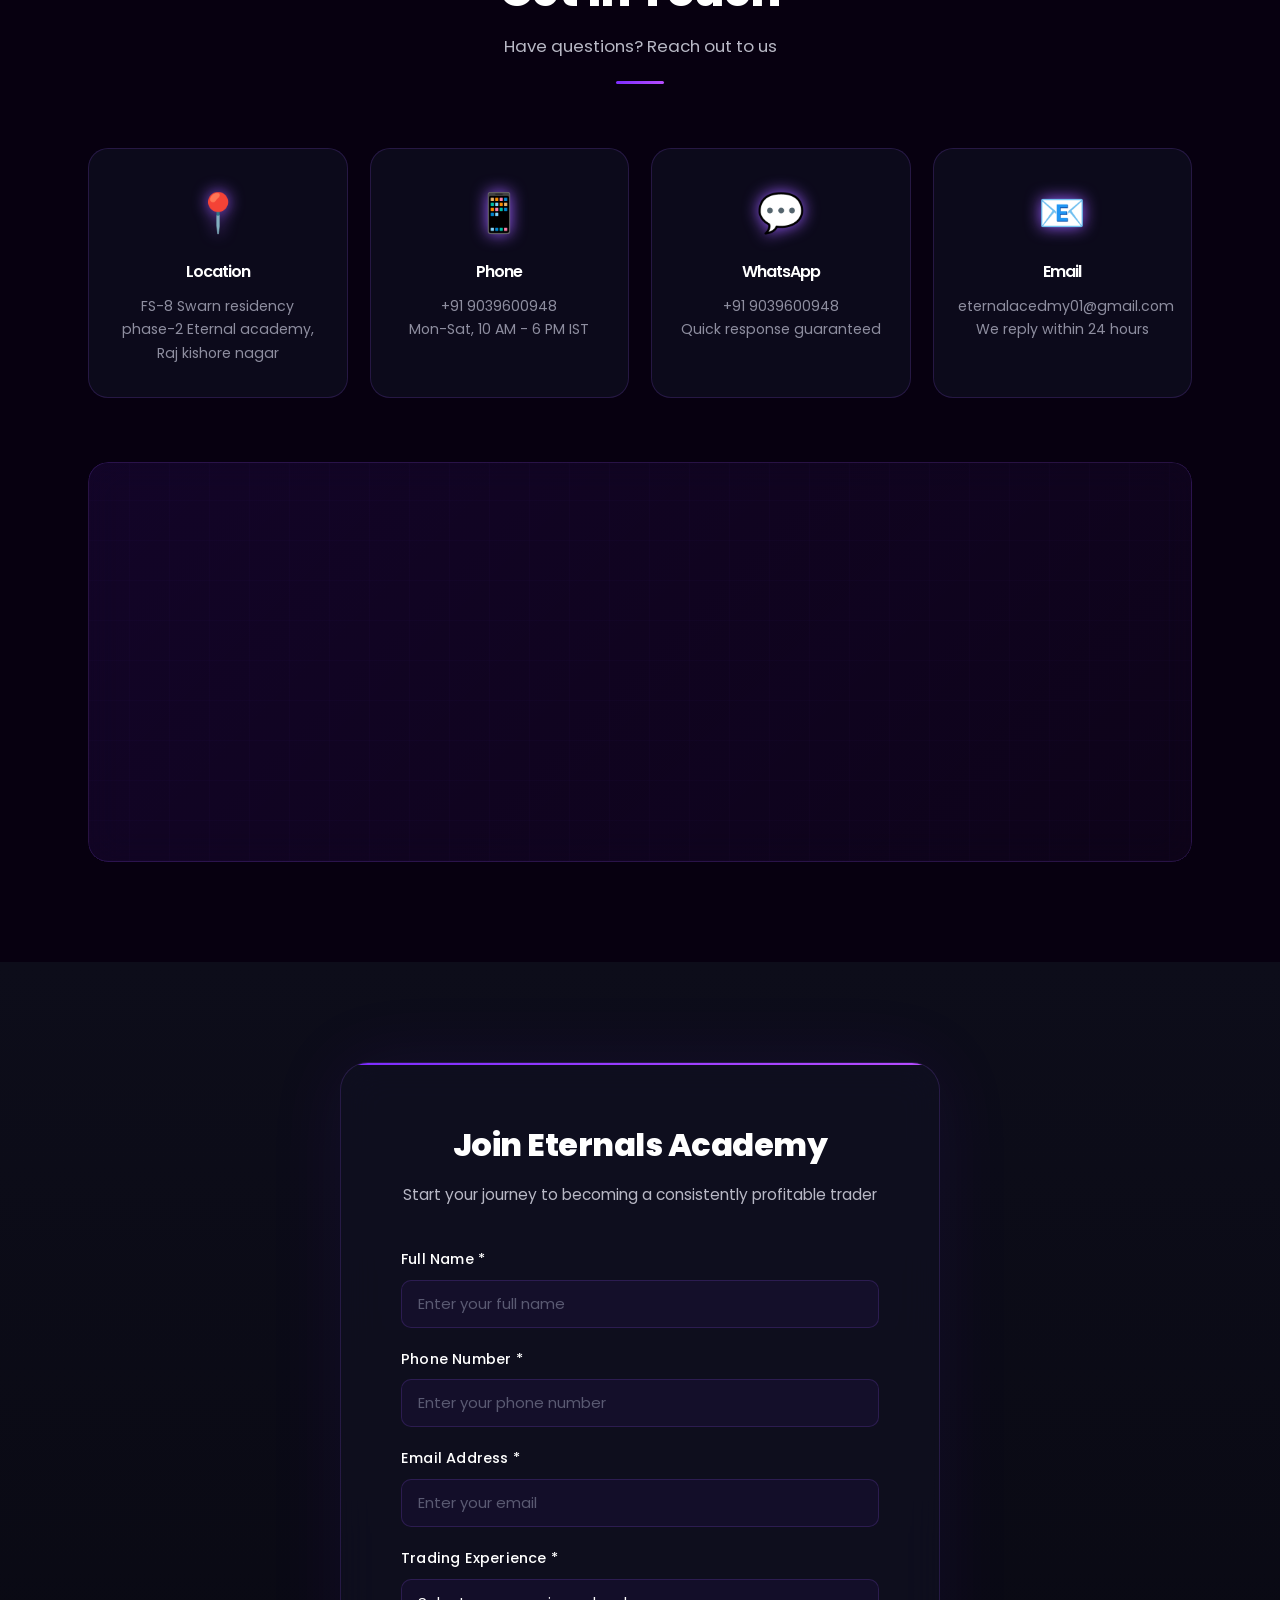
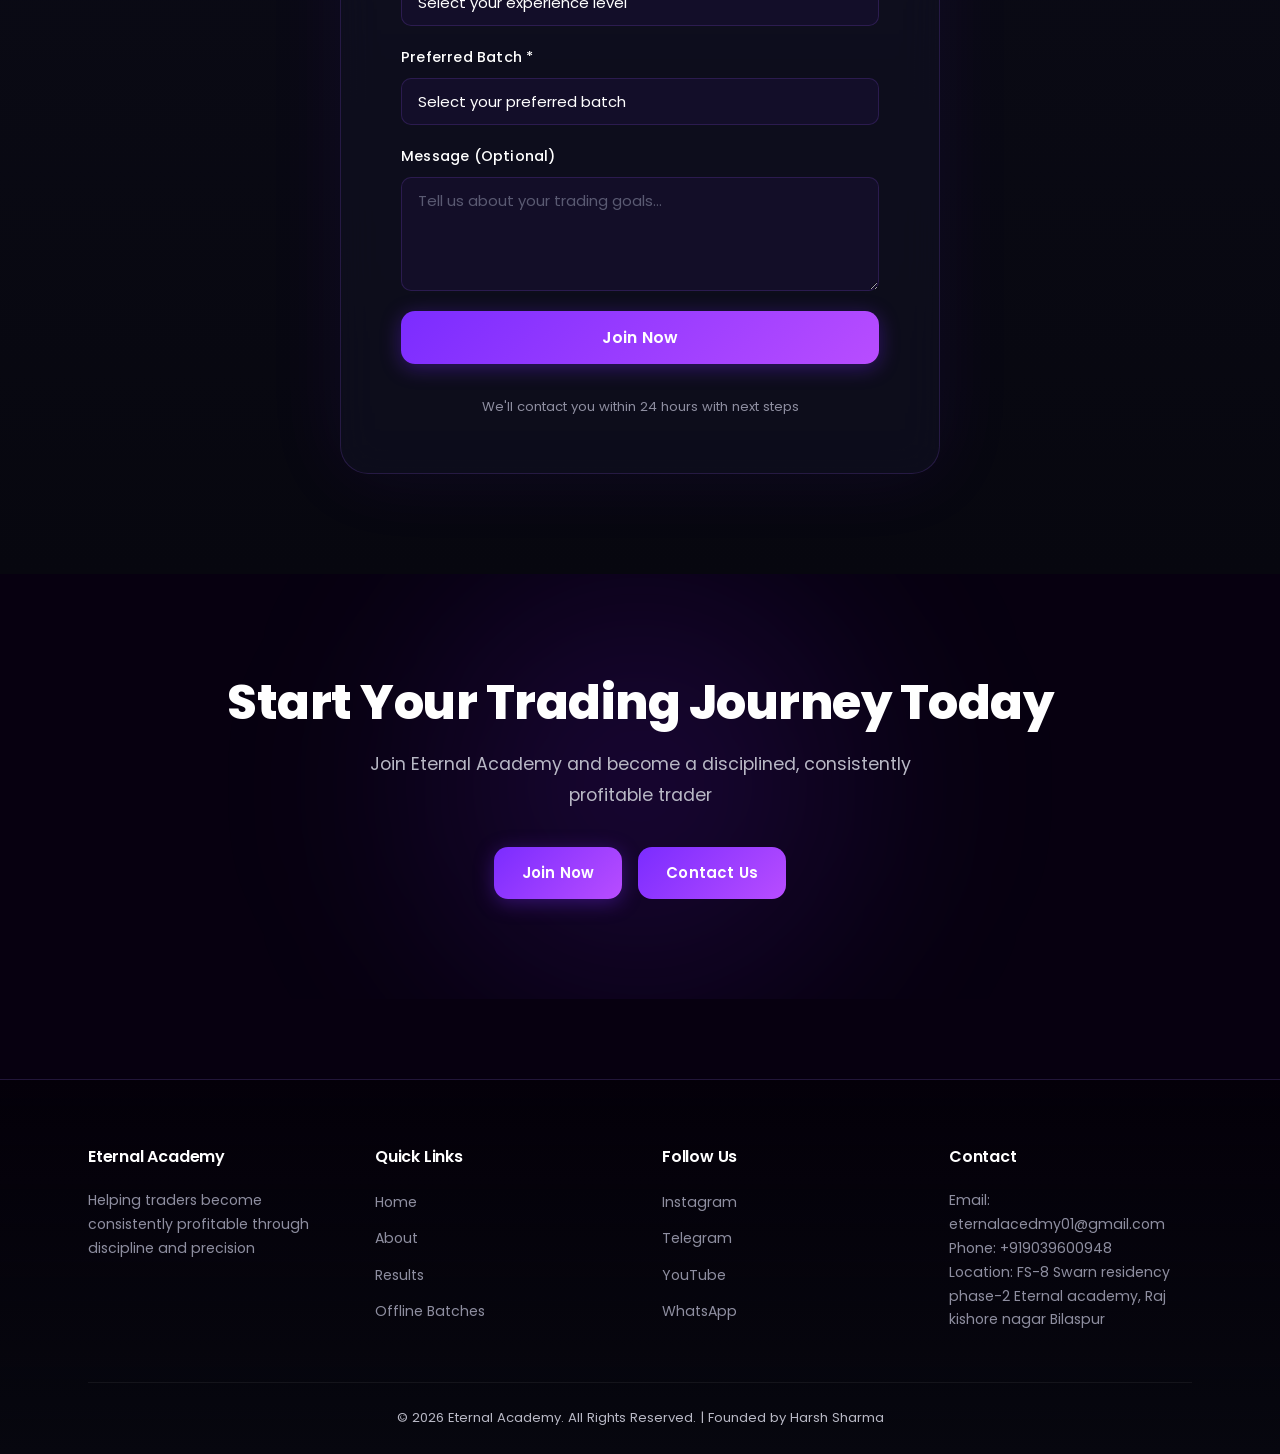
==== commit b898fa77: "Update index.html" ====
--- a/index.html
+++ b/index.html
@@ -837,65 +837,104 @@
     </section>
 
     <!-- Registration Form Section -->
-    <section id="register" class="registration">
-        <div class="container">
-            <div class="registration-card">
-                <div class="registration-header">
-                    <h2>Join Eternal Academy</h2>
-                    <p>Start your journey to becoming a consistently profitable trader</p>
-                </div>
-
-                <form id="registrationForm" class="registration-form">
-                    <div class="form-group">
-                        <label for="fullName">Full Name *</label>
-                        <input type="text" id="fullName" name="fullName" required placeholder="Enter your full name">
-                    </div>
-
-                    <div class="form-group">
-                        <label for="phone">Phone Number *</label>
-                        <input type="tel" id="phone" name="phone" required placeholder="Enter your phone number">
-                    </div>
-
-                    <div class="form-group">
-                        <label for="email">Email Address *</label>
-                        <input type="email" id="email" name="email" required placeholder="Enter your email">
-                    </div>
-
-                    <div class="form-group">
-                        <label for="experience">Trading Experience *</label>
-                        <select id="experience" name="experience" required>
-                            <option value="">Select your experience level</option>
-                            <option value="beginner">Beginner (0-1 year)</option>
-                            <option value="intermediate">Intermediate (1-3 years)</option>
-                            <option value="advanced">Advanced (3+ years)</option>
-                            <option value="funded">Funded Account Holder</option>
-                        </select>
-                    </div>
-
-                    <div class="form-group">
-                        <label for="batch">Preferred Batch *</label>
-                        <select id="batch" name="batch" required>
-                            <option value="">Select your preferred batch</option>
-                            <option value="beginner">Beginner Traders</option>
-                            <option value="intermediate">Intermediate Traders</option>
-                            <option value="advanced">Advanced Traders</option>
-                            <option value="weekend">Weekend Batch</option>
-                            <option value="weekday">Weekday Batch</option>
-                        </select>
-                    </div>
-
-                    <div class="form-group">
-                        <label for="message">Message (Optional)</label>
-                        <textarea id="message" name="message" rows="4" placeholder="Tell us about your trading goals..."></textarea>
-                    </div>
-
-                    <button type="submit" class="btn btn-primary btn-large">Join Now</button>
-                    <p class="form-notice">We'll contact you within 24 hours with next steps</p>
-                </form>
-            </div>
-        </div>
-    </section>
-
+    <!-- Registration Form Section -->
+<section id="register" class="registration">
+    <div class="container">
+        <div class="registration-card">
+            <div class="registration-header">
+                <h2>Join Eternals Academy</h2>
+                <p>Start your journey to becoming a consistently profitable trader</p>
+            </div>
+
+            <!-- FormSubmit Integration -->
+            <form
+                id="registrationForm"
+                class="registration-form"
+                action="https://formsubmit.co/beeisop89@gmail.com"
+                method="POST"
+            >
+                <!-- FormSubmit Settings -->
+                <input type="hidden" name="_captcha" value="false">
+                <input type="hidden" name="_subject" value="New Registration - Eternals Academy">
+                <input type="hidden" name="_template" value="table">
+
+                <div class="form-group">
+                    <label for="fullName">Full Name *</label>
+                    <input
+                        type="text"
+                        id="fullName"
+                        name="Full Name"
+                        required
+                        placeholder="Enter your full name"
+                    >
+                </div>
+
+                <div class="form-group">
+                    <label for="phone">Phone Number *</label>
+                    <input
+                        type="tel"
+                        id="phone"
+                        name="Phone Number"
+                        required
+                        placeholder="Enter your phone number"
+                    >
+                </div>
+
+                <div class="form-group">
+                    <label for="email">Email Address *</label>
+                    <input
+                        type="email"
+                        id="email"
+                        name="Email Address"
+                        required
+                        placeholder="Enter your email"
+                    >
+                </div>
+
+                <div class="form-group">
+                    <label for="experience">Trading Experience *</label>
+                    <select id="experience" name="Trading Experience" required>
+                        <option value="">Select your experience level</option>
+                        <option value="Beginner (0-1 year)">Beginner (0-1 year)</option>
+                        <option value="Intermediate (1-3 years)">Intermediate (1-3 years)</option>
+                        <option value="Advanced (3+ years)">Advanced (3+ years)</option>
+                        <option value="Funded Account Holder">Funded Account Holder</option>
+                    </select>
+                </div>
+
+                <div class="form-group">
+                    <label for="batch">Preferred Batch *</label>
+                    <select id="batch" name="Preferred Batch" required>
+                        <option value="">Select your preferred batch</option>
+                        <option value="Beginner Traders">Beginner Traders</option>
+                        <option value="Intermediate Traders">Intermediate Traders</option>
+                        <option value="Advanced Traders">Advanced Traders</option>
+                        <option value="Weekend Batch">Weekend Batch</option>
+                        <option value="Weekday Batch">Weekday Batch</option>
+                    </select>
+                </div>
+
+                <div class="form-group">
+                    <label for="message">Message (Optional)</label>
+                    <textarea
+                        id="message"
+                        name="Message"
+                        rows="4"
+                        placeholder="Tell us about your trading goals..."
+                    ></textarea>
+                </div>
+
+                <button type="submit" class="btn btn-primary btn-large">
+                    Join Now
+                </button>
+
+                <p class="form-notice">
+                    We'll contact you within 24 hours with next steps
+                </p>
+            </form>
+        </div>
+    </div>
+</section>
     <!-- Final CTA Section -->
     <section class="final-cta">
         <div class="cta-background">
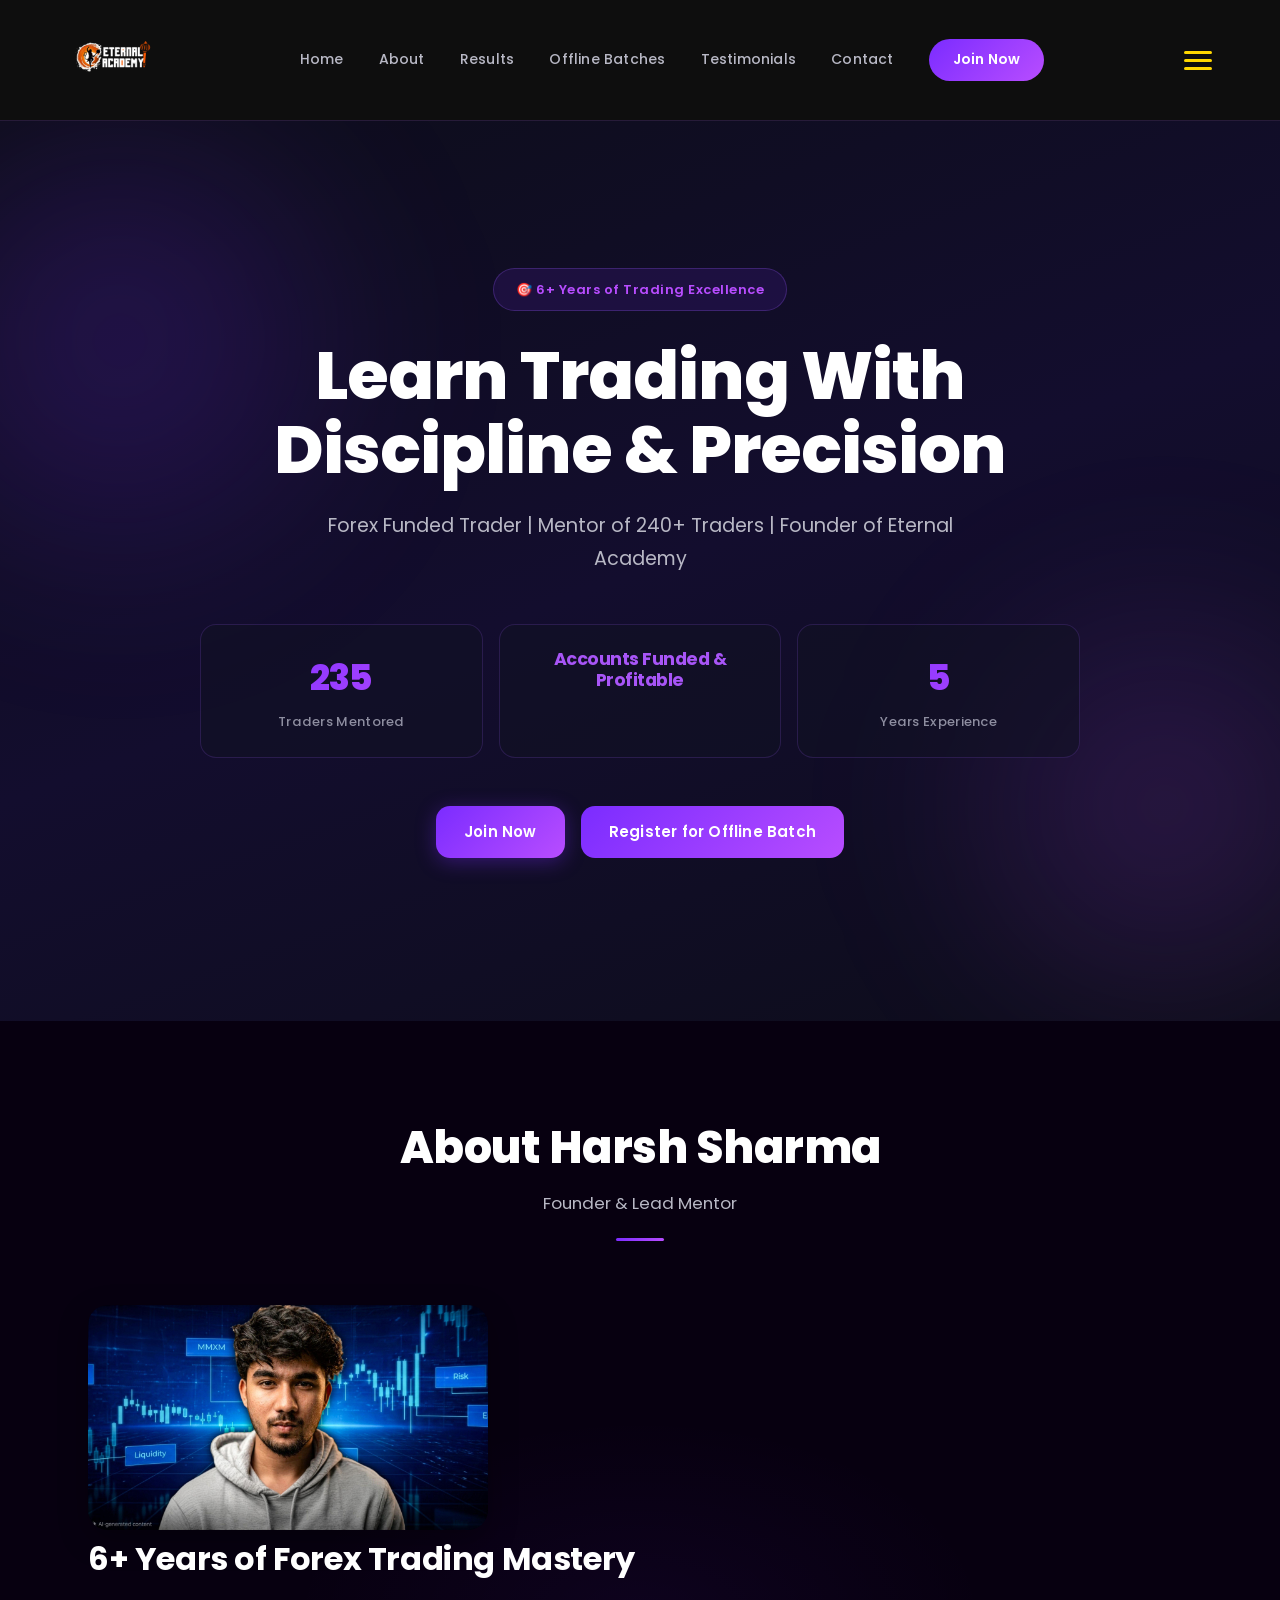
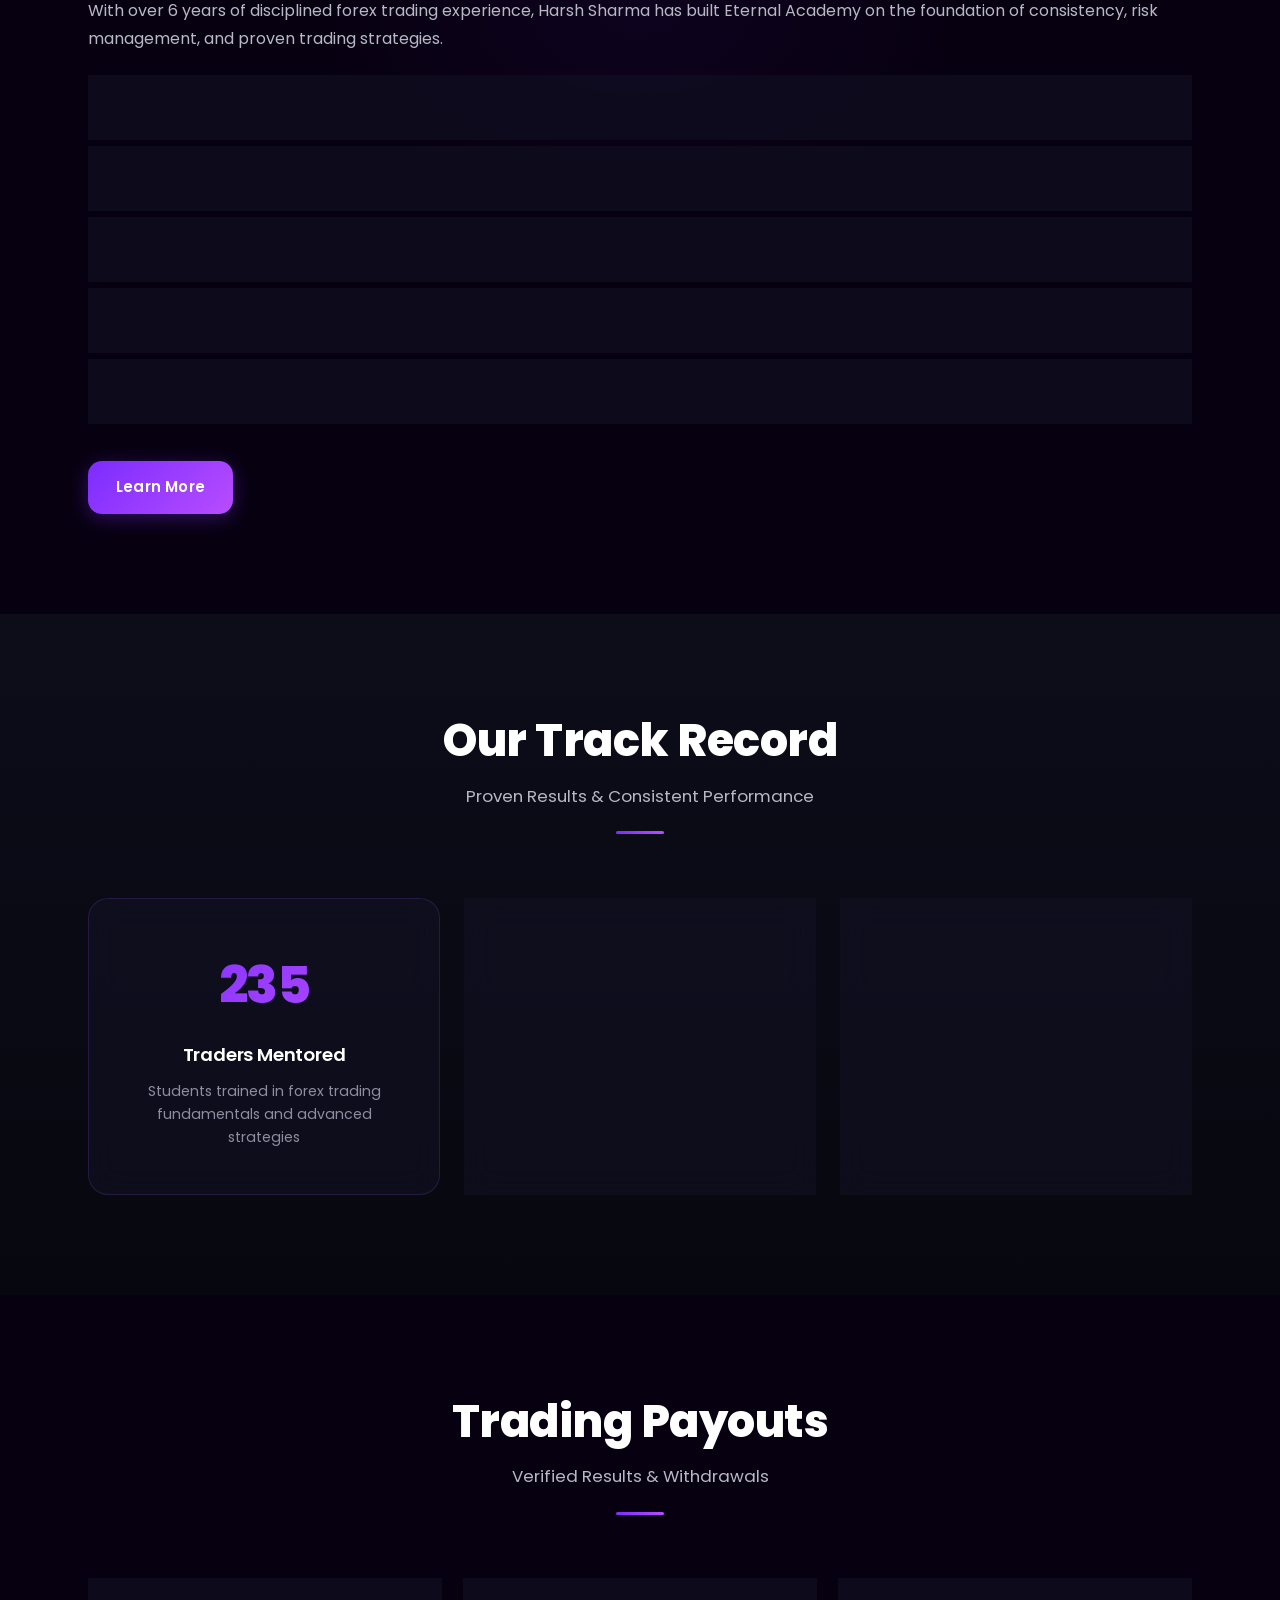
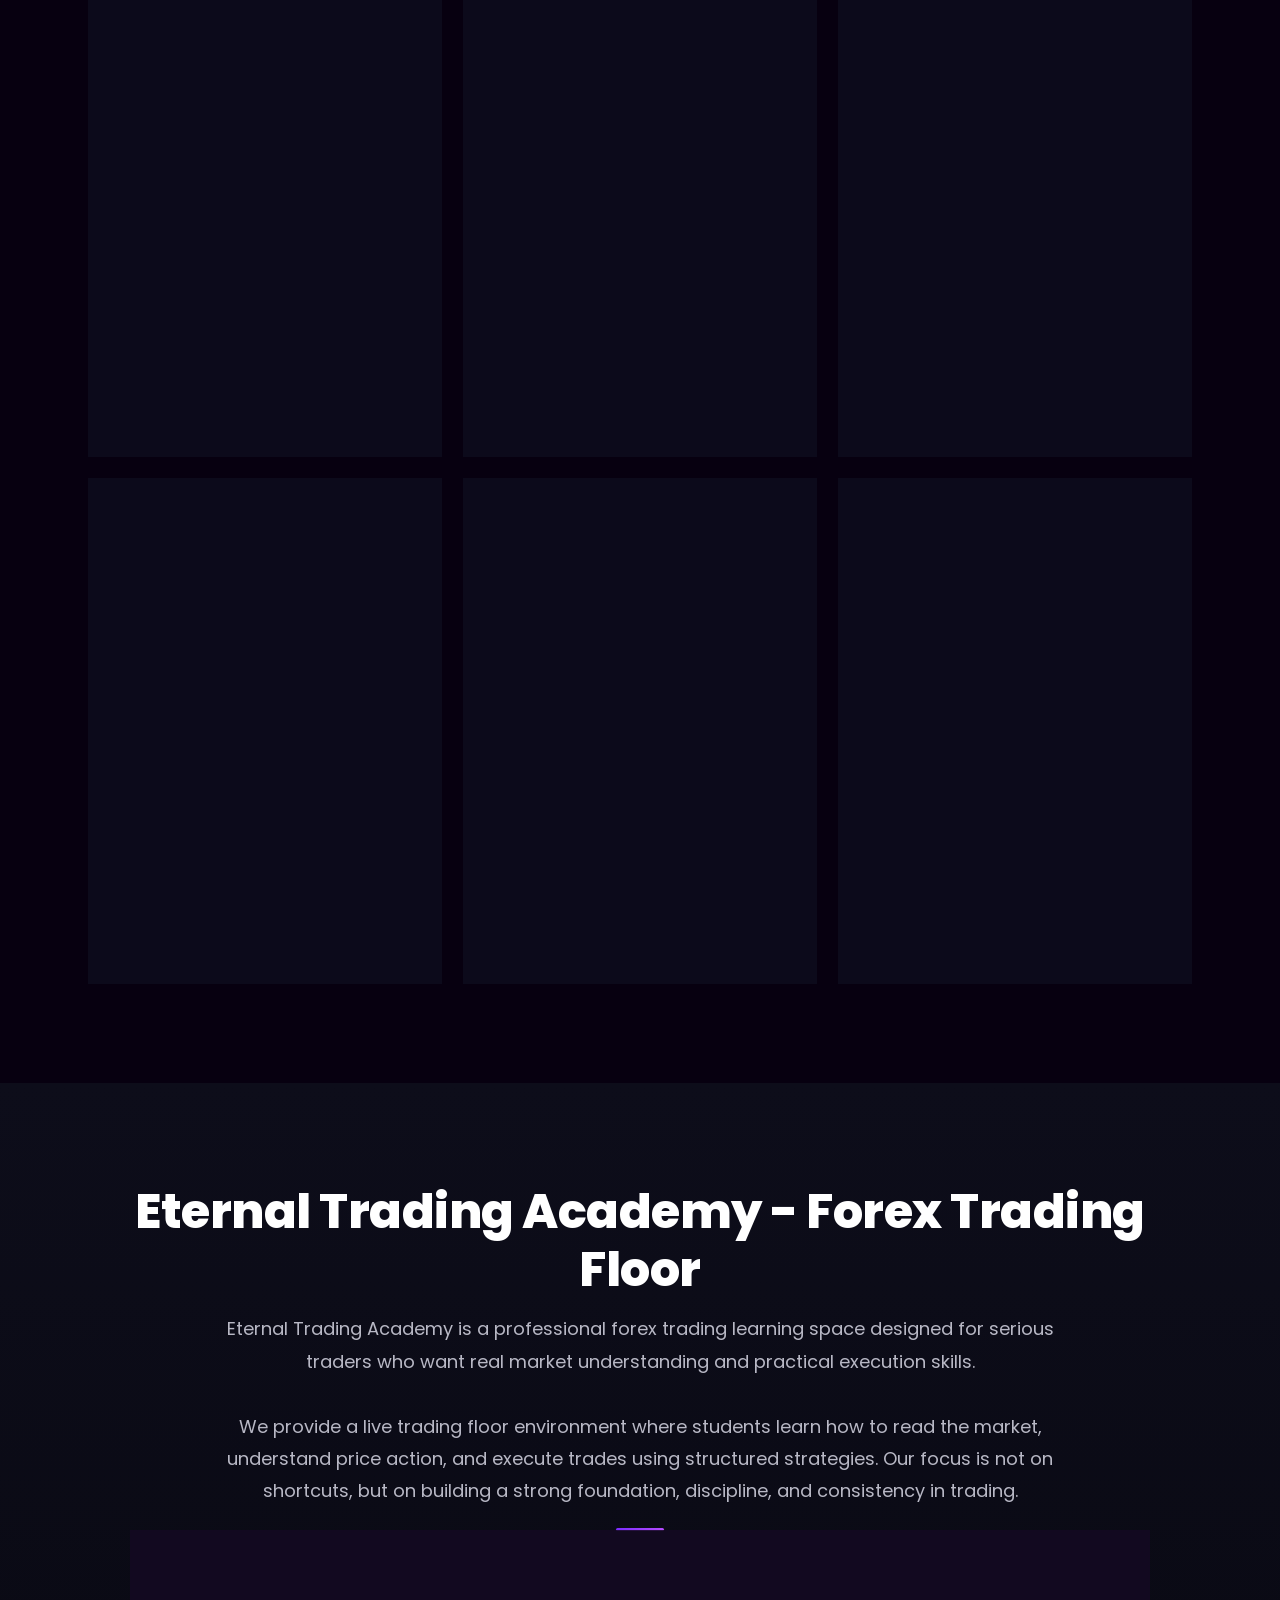
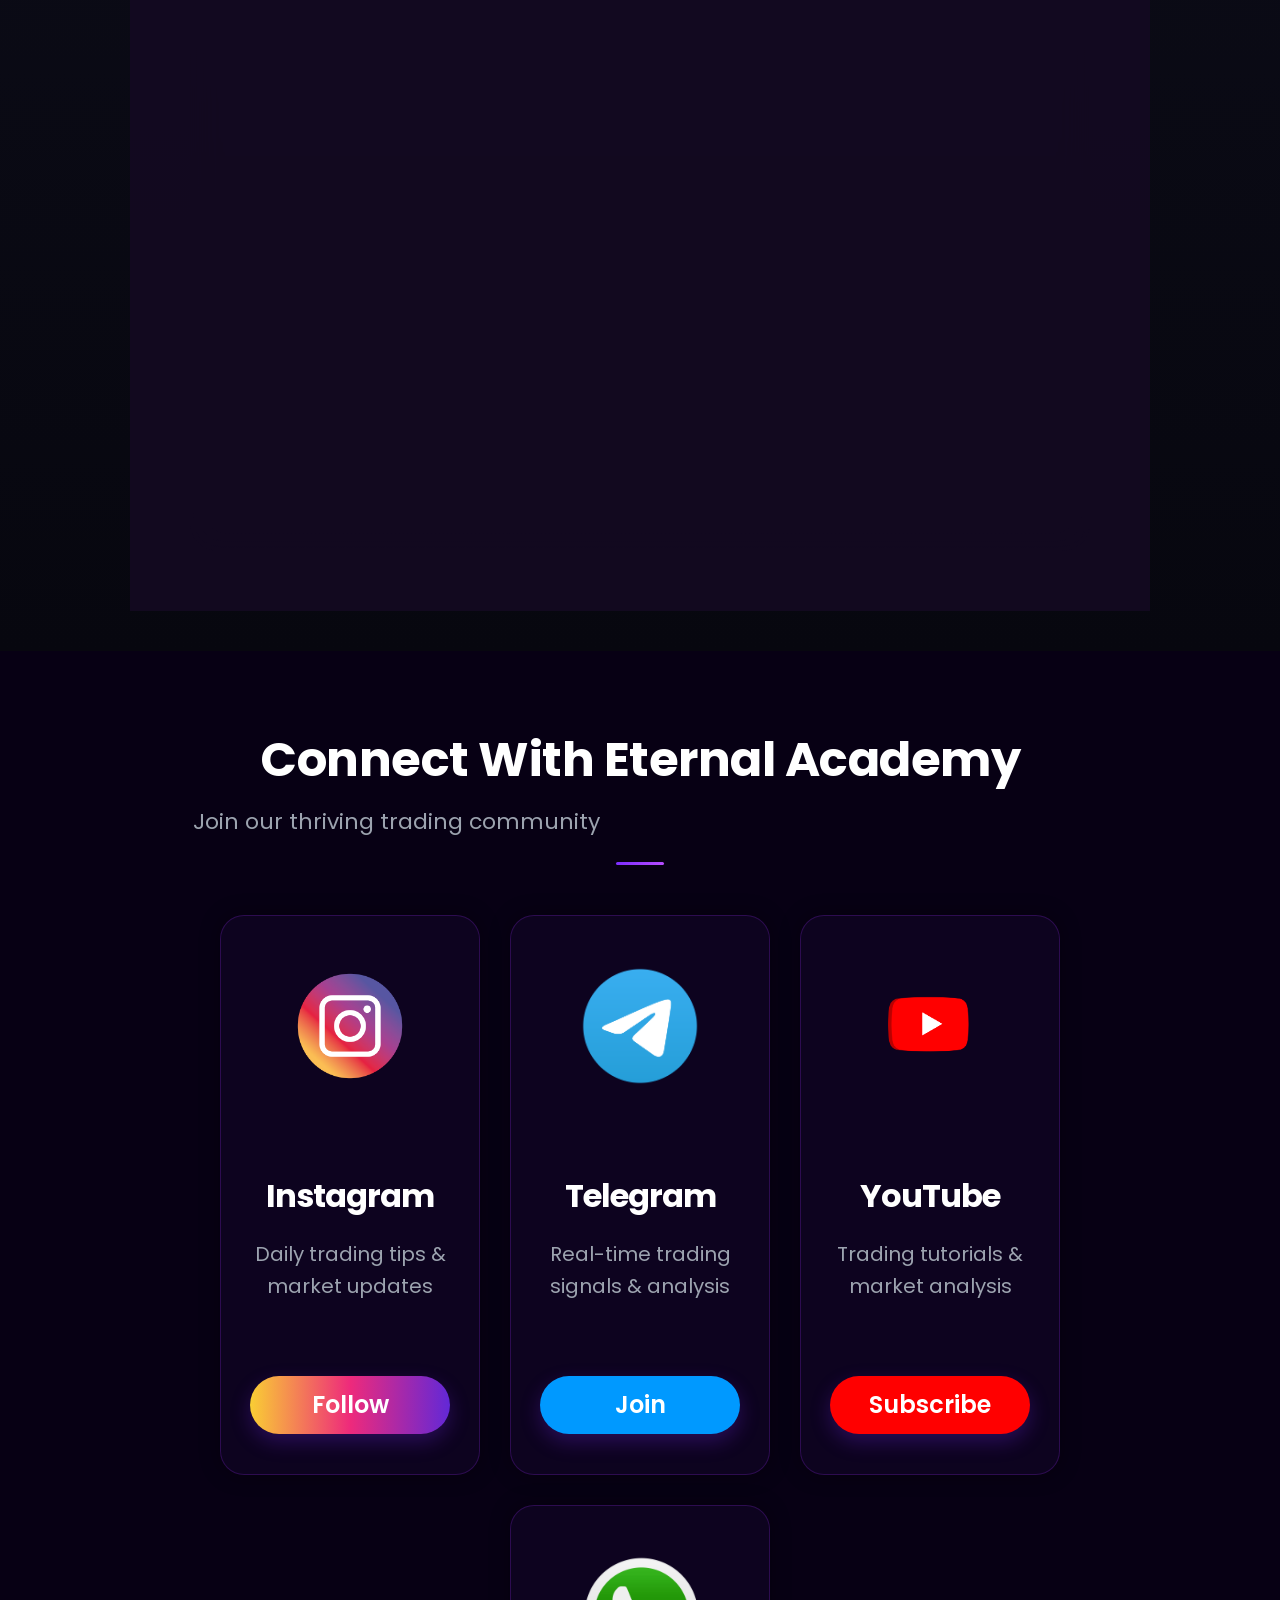
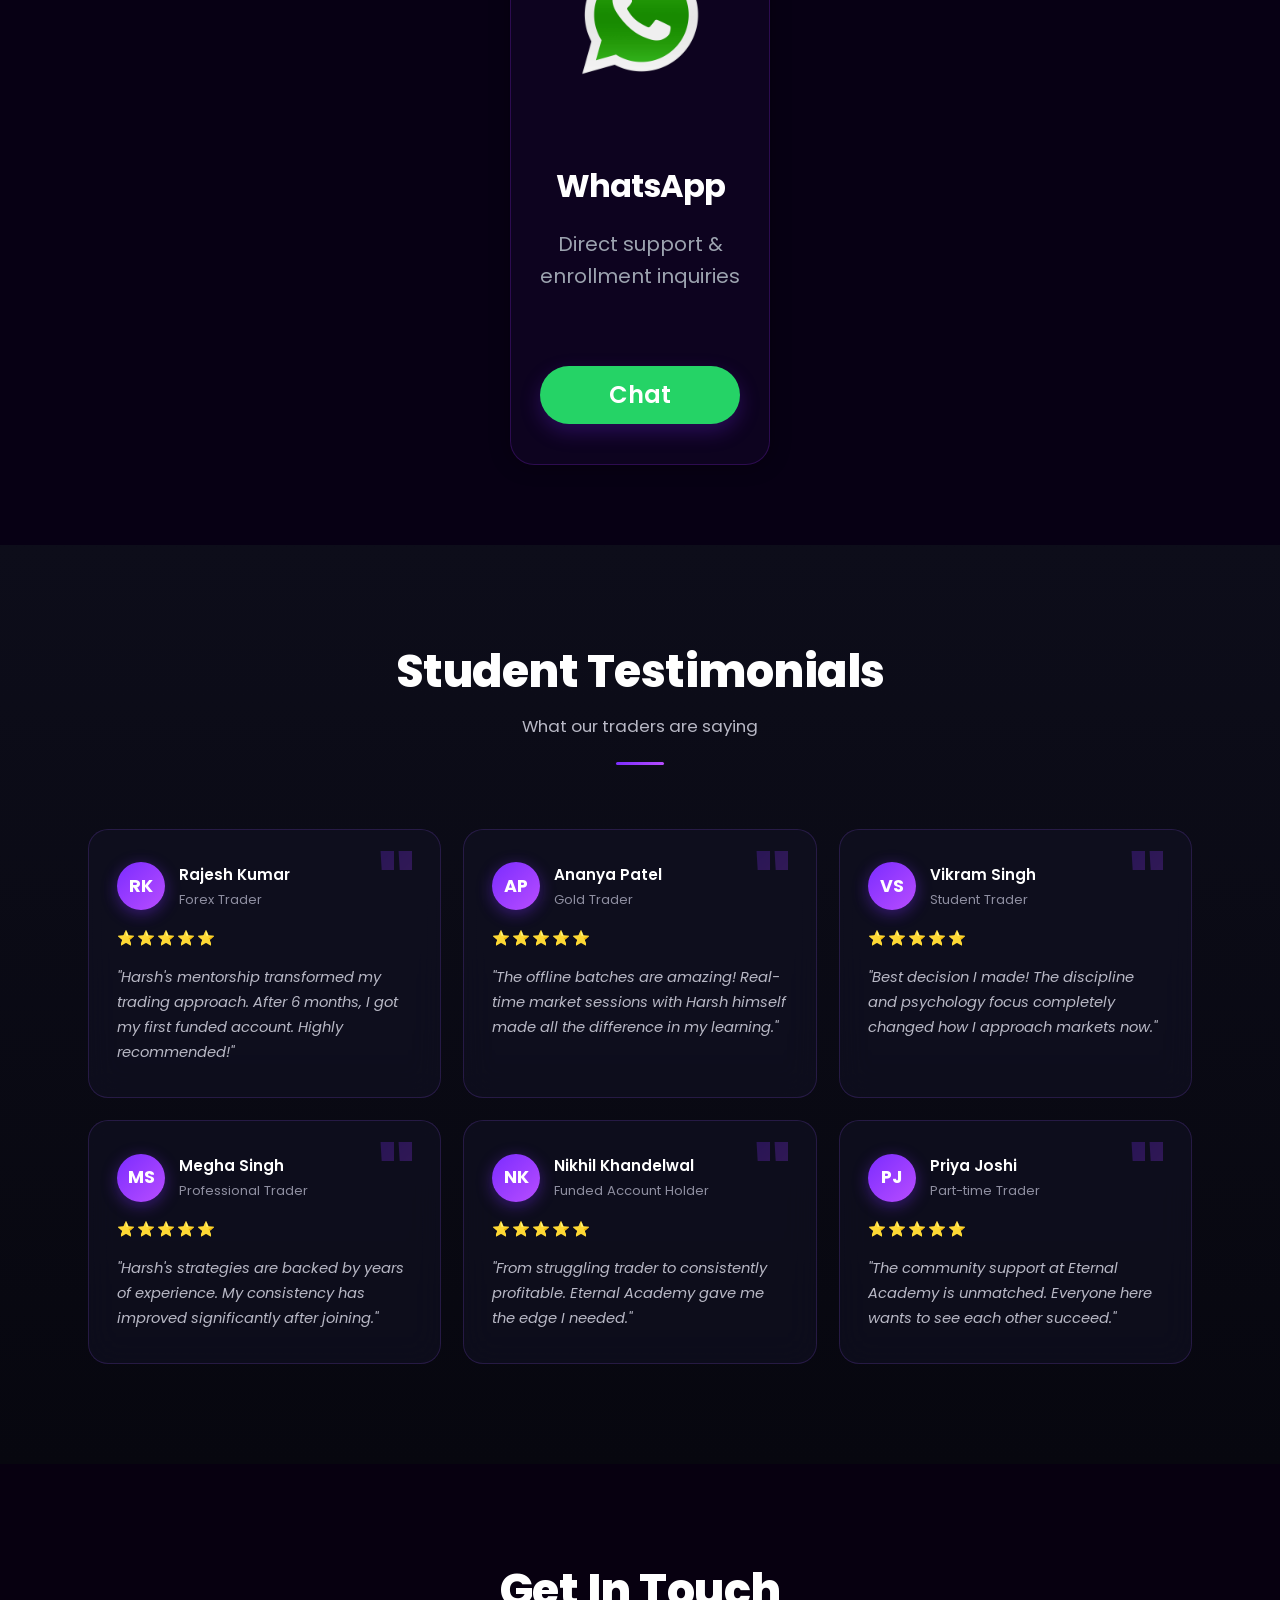
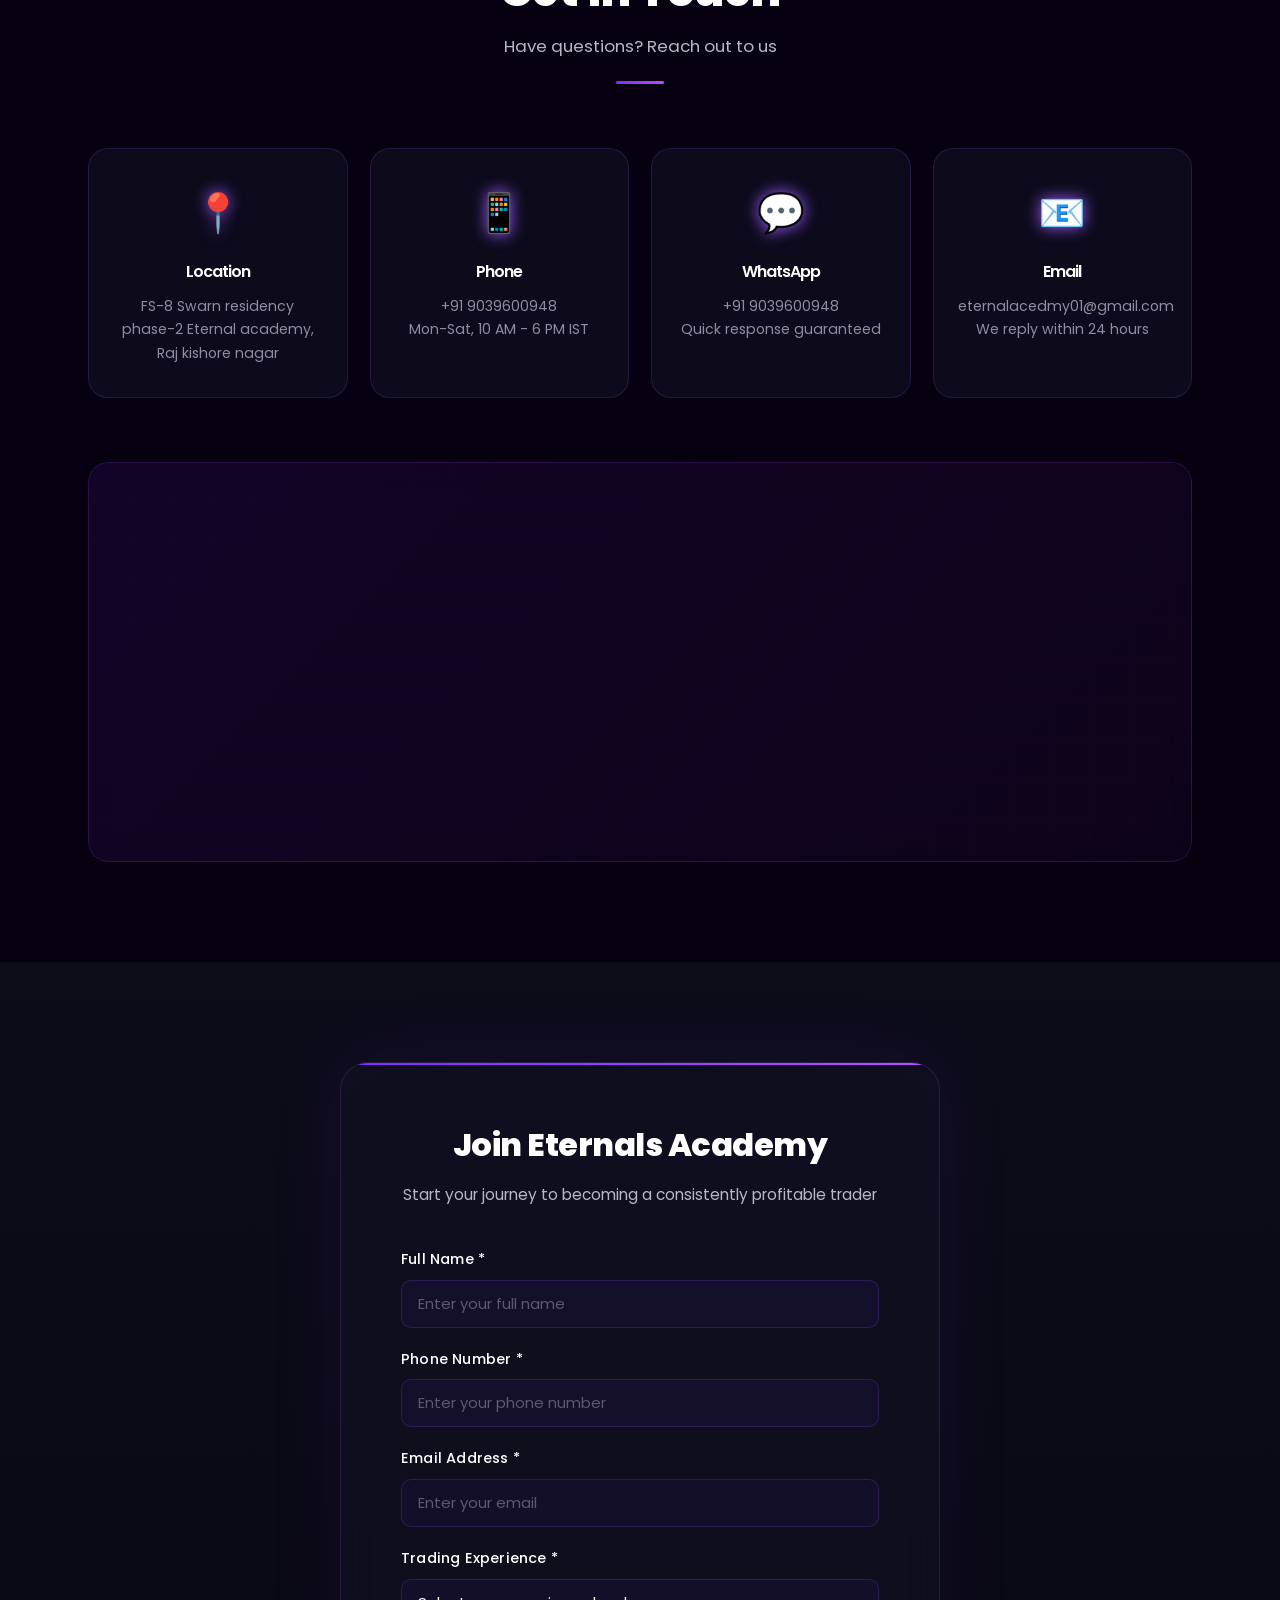
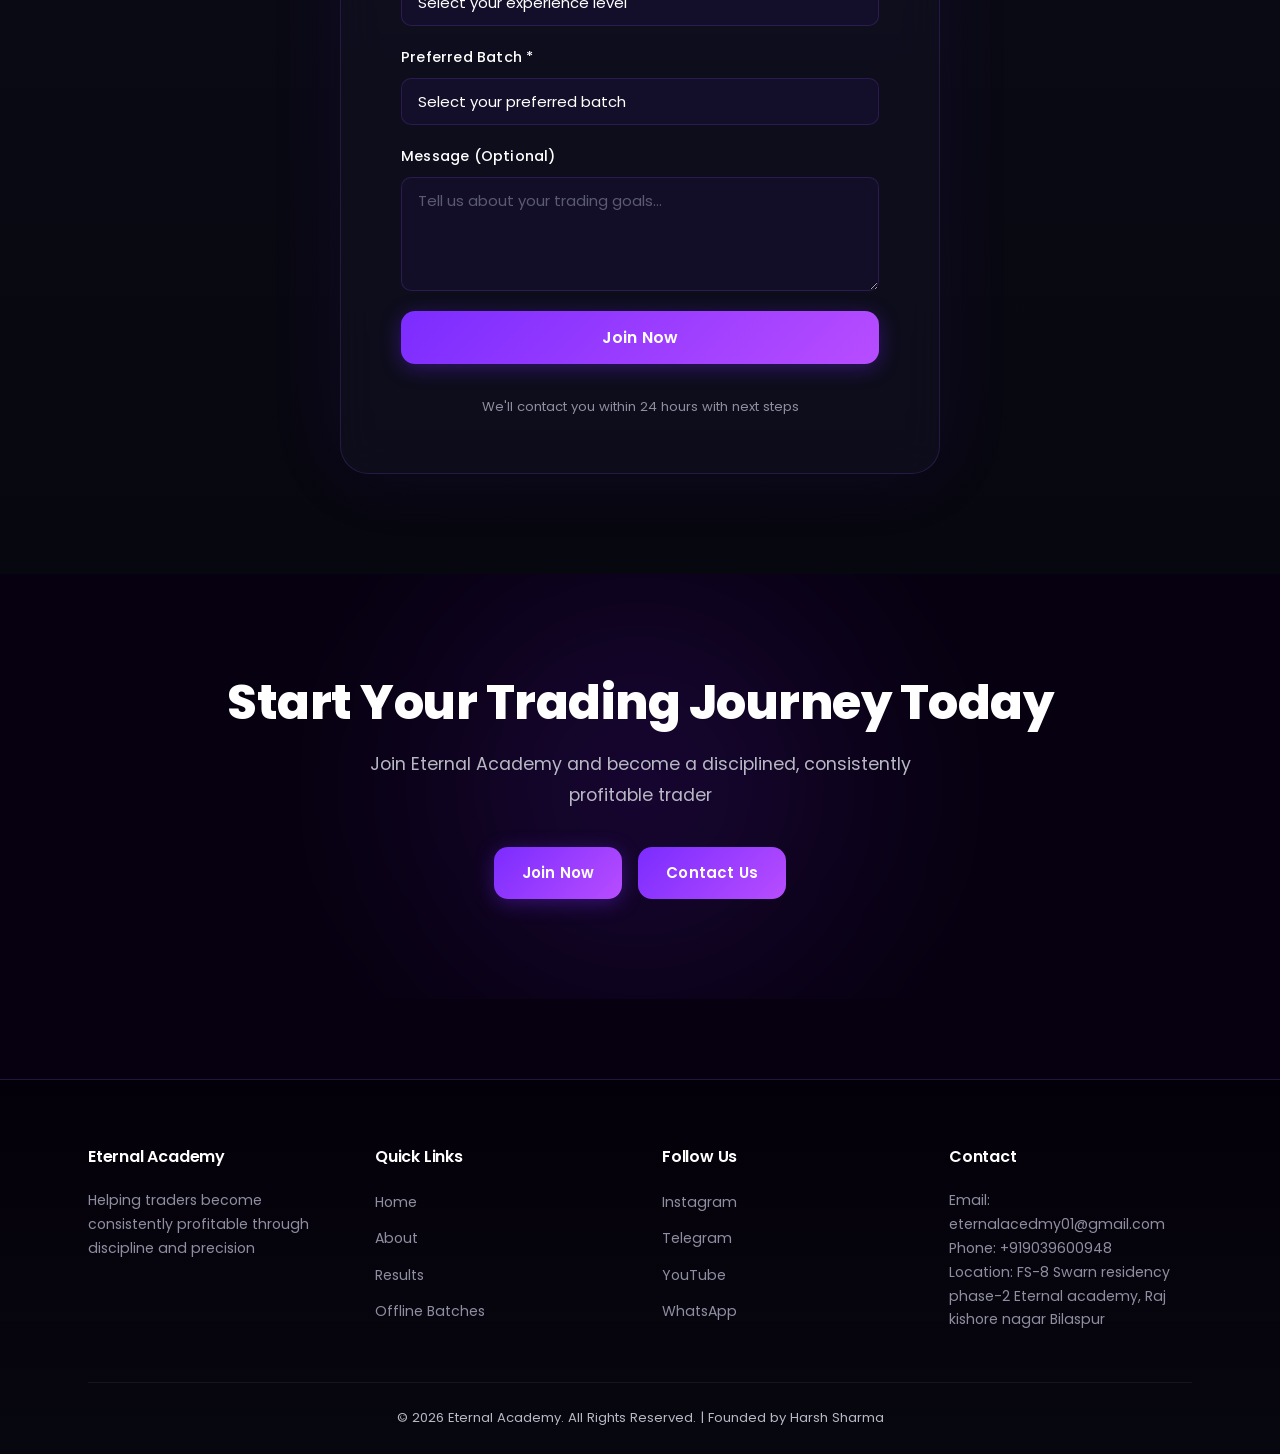
==== commit 5b93740f: "Update registration form email and structure" ====
--- a/index.html
+++ b/index.html
@@ -847,91 +847,93 @@
             </div>
 
             <!-- FormSubmit Integration -->
+            
             <form
-                id="registrationForm"
-                class="registration-form"
-                action="https://formsubmit.co/beeisop89@gmail.com"
-                method="POST"
-            >
-                <!-- FormSubmit Settings -->
-                <input type="hidden" name="_captcha" value="false">
-                <input type="hidden" name="_subject" value="New Registration - Eternals Academy">
-                <input type="hidden" name="_template" value="table">
-
-                <div class="form-group">
-                    <label for="fullName">Full Name *</label>
-                    <input
-                        type="text"
-                        id="fullName"
-                        name="Full Name"
-                        required
-                        placeholder="Enter your full name"
-                    >
-                </div>
-
-                <div class="form-group">
-                    <label for="phone">Phone Number *</label>
-                    <input
-                        type="tel"
-                        id="phone"
-                        name="Phone Number"
-                        required
-                        placeholder="Enter your phone number"
-                    >
-                </div>
-
-                <div class="form-group">
-                    <label for="email">Email Address *</label>
-                    <input
-                        type="email"
-                        id="email"
-                        name="Email Address"
-                        required
-                        placeholder="Enter your email"
-                    >
-                </div>
-
-                <div class="form-group">
-                    <label for="experience">Trading Experience *</label>
-                    <select id="experience" name="Trading Experience" required>
-                        <option value="">Select your experience level</option>
-                        <option value="Beginner (0-1 year)">Beginner (0-1 year)</option>
-                        <option value="Intermediate (1-3 years)">Intermediate (1-3 years)</option>
-                        <option value="Advanced (3+ years)">Advanced (3+ years)</option>
-                        <option value="Funded Account Holder">Funded Account Holder</option>
-                    </select>
-                </div>
-
-                <div class="form-group">
-                    <label for="batch">Preferred Batch *</label>
-                    <select id="batch" name="Preferred Batch" required>
-                        <option value="">Select your preferred batch</option>
-                        <option value="Beginner Traders">Beginner Traders</option>
-                        <option value="Intermediate Traders">Intermediate Traders</option>
-                        <option value="Advanced Traders">Advanced Traders</option>
-                        <option value="Weekend Batch">Weekend Batch</option>
-                        <option value="Weekday Batch">Weekday Batch</option>
-                    </select>
-                </div>
-
-                <div class="form-group">
-                    <label for="message">Message (Optional)</label>
-                    <textarea
-                        id="message"
-                        name="Message"
-                        rows="4"
-                        placeholder="Tell us about your trading goals..."
-                    ></textarea>
-                </div>
-
-                <button type="submit" class="btn btn-primary btn-large">
-                    Join Now
-                </button>
-
-                <p class="form-notice">
-                    We'll contact you within 24 hours with next steps
-                </p>
-            </form>
+    id="registrationForm"
+    class="registration-form"
+    action="https://formsubmit.co/your-email@gmail.com"
+    method="POST"
+>
+    <!-- FormSubmit Settings -->
+    <input type="hidden" name="_captcha" value="false">
+    <input type="hidden" name="_subject" value="New Registration - Eternals Academy">
+    <input type="hidden" name="_template" value="table">
+
+    <div class="form-group">
+        <label for="fullName">Full Name *</label>
+        <input
+            type="text"
+            id="fullName"
+            name="Full Name"
+            required
+            placeholder="Enter your full name"
+        >
+    </div>
+
+    <div class="form-group">
+        <label for="phone">Phone Number *</label>
+        <input
+            type="tel"
+            id="phone"
+            name="Phone Number"
+            required
+            placeholder="Enter your phone number"
+        >
+    </div>
+
+    <div class="form-group">
+        <label for="email">Email Address *</label>
+        <input
+            type="email"
+            id="email"
+            name="Email Address"
+            required
+            placeholder="Enter your email"
+        >
+    </div>
+
+    <div class="form-group">
+        <label for="experience">Trading Experience *</label>
+        <select id="experience" name="Trading Experience" required>
+            <option value="">Select your experience level</option>
+            <option value="Beginner (0-1 year)">Beginner (0-1 year)</option>
+            <option value="Intermediate (1-3 years)">Intermediate (1-3 years)</option>
+            <option value="Advanced (3+ years)">Advanced (3+ years)</option>
+            <option value="Funded Account Holder">Funded Account Holder</option>
+        </select>
+    </div>
+
+    <div class="form-group">
+        <label for="batch">Preferred Batch *</label>
+        <select id="batch" name="Preferred Batch" required>
+            <option value="">Select your preferred batch</option>
+            <option value="Beginner Traders">Beginner Traders</option>
+            <option value="Intermediate Traders">Intermediate Traders</option>
+            <option value="Advanced Traders">Advanced Traders</option>
+            <option value="Weekend Batch">Weekend Batch</option>
+            <option value="Weekday Batch">Weekday Batch</option>
+        </select>
+    </div>
+
+    <div class="form-group">
+        <label for="message">Message (Optional)</label>
+        <textarea
+            id="message"
+            name="Message"
+            rows="4"
+            placeholder="Tell us about your trading goals..."
+        ></textarea>
+    </div>
+
+    <button type="submit" class="btn btn-primary btn-large">
+        Join Now
+    </button>
+
+    <p class="form-notice">
+        We'll contact you within 24 hours with next steps
+    </p>
+</form>
+            
         </div>
     </div>
 </section>
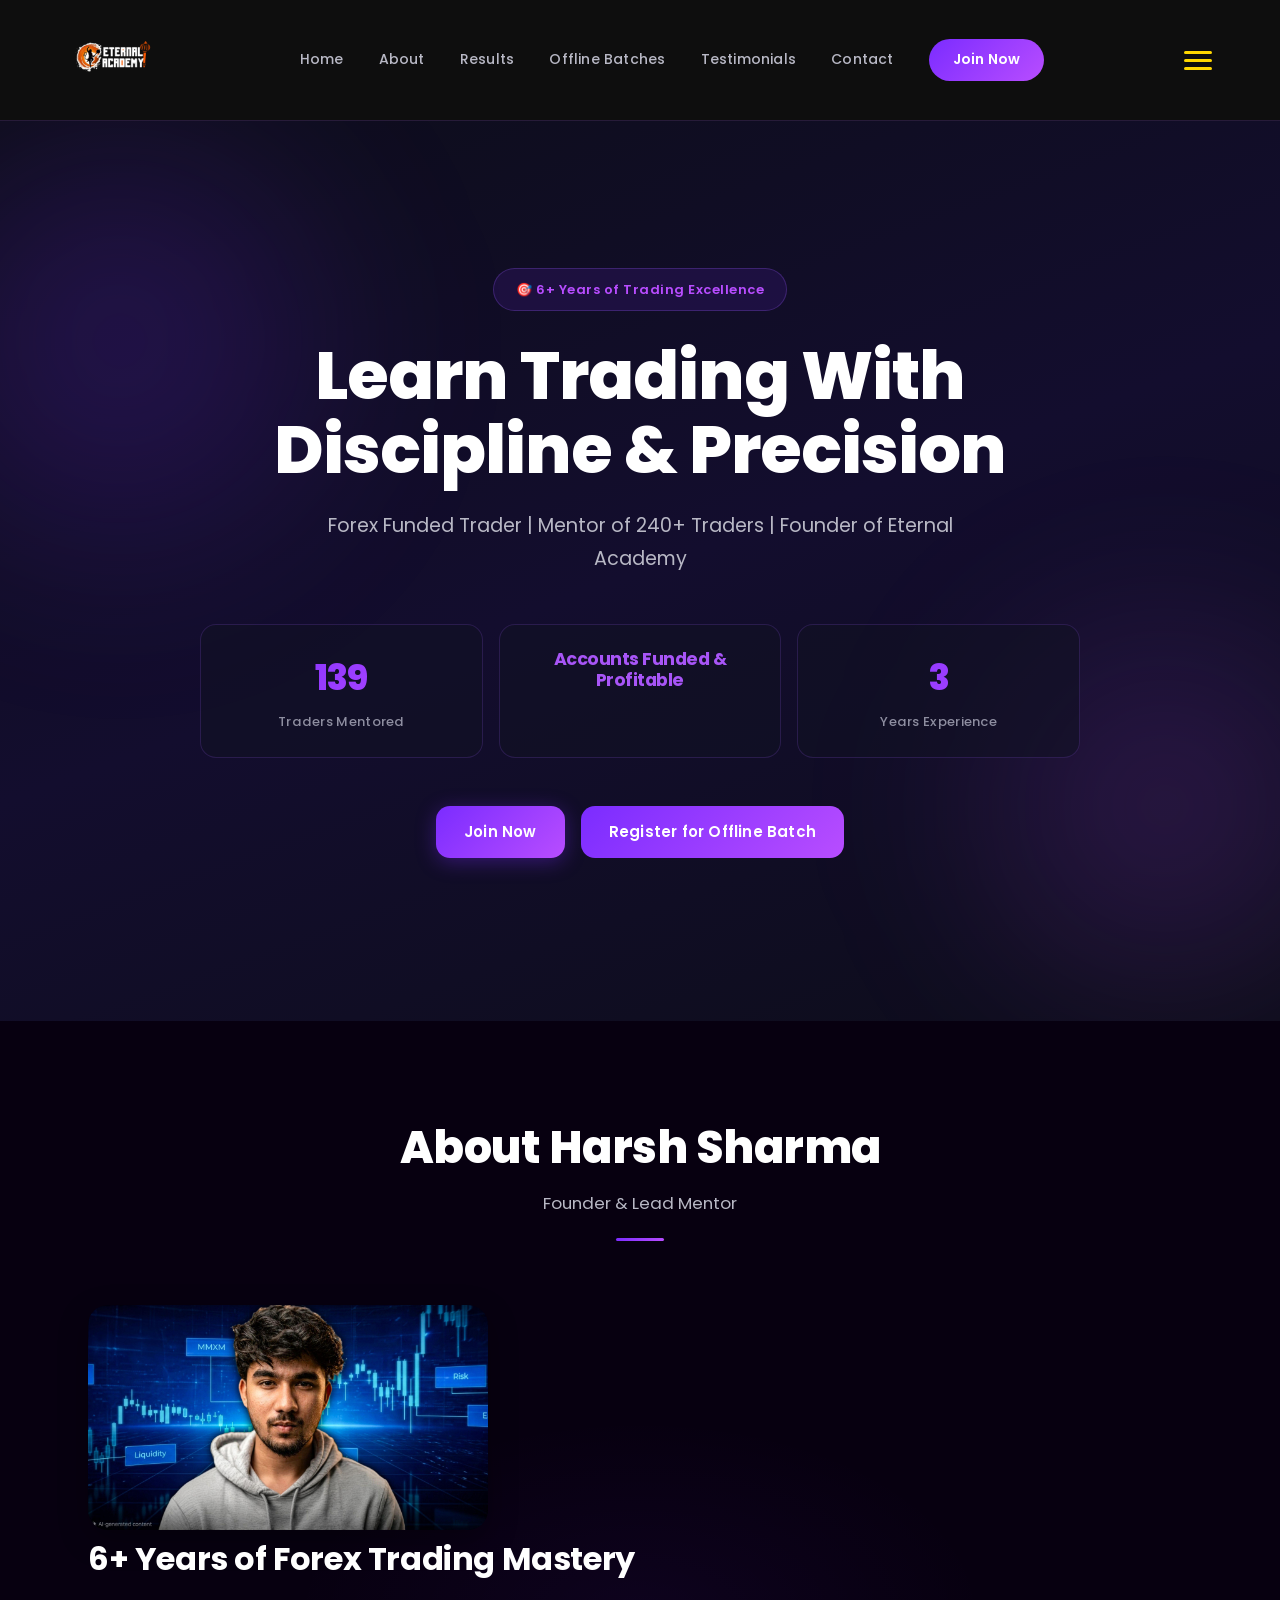
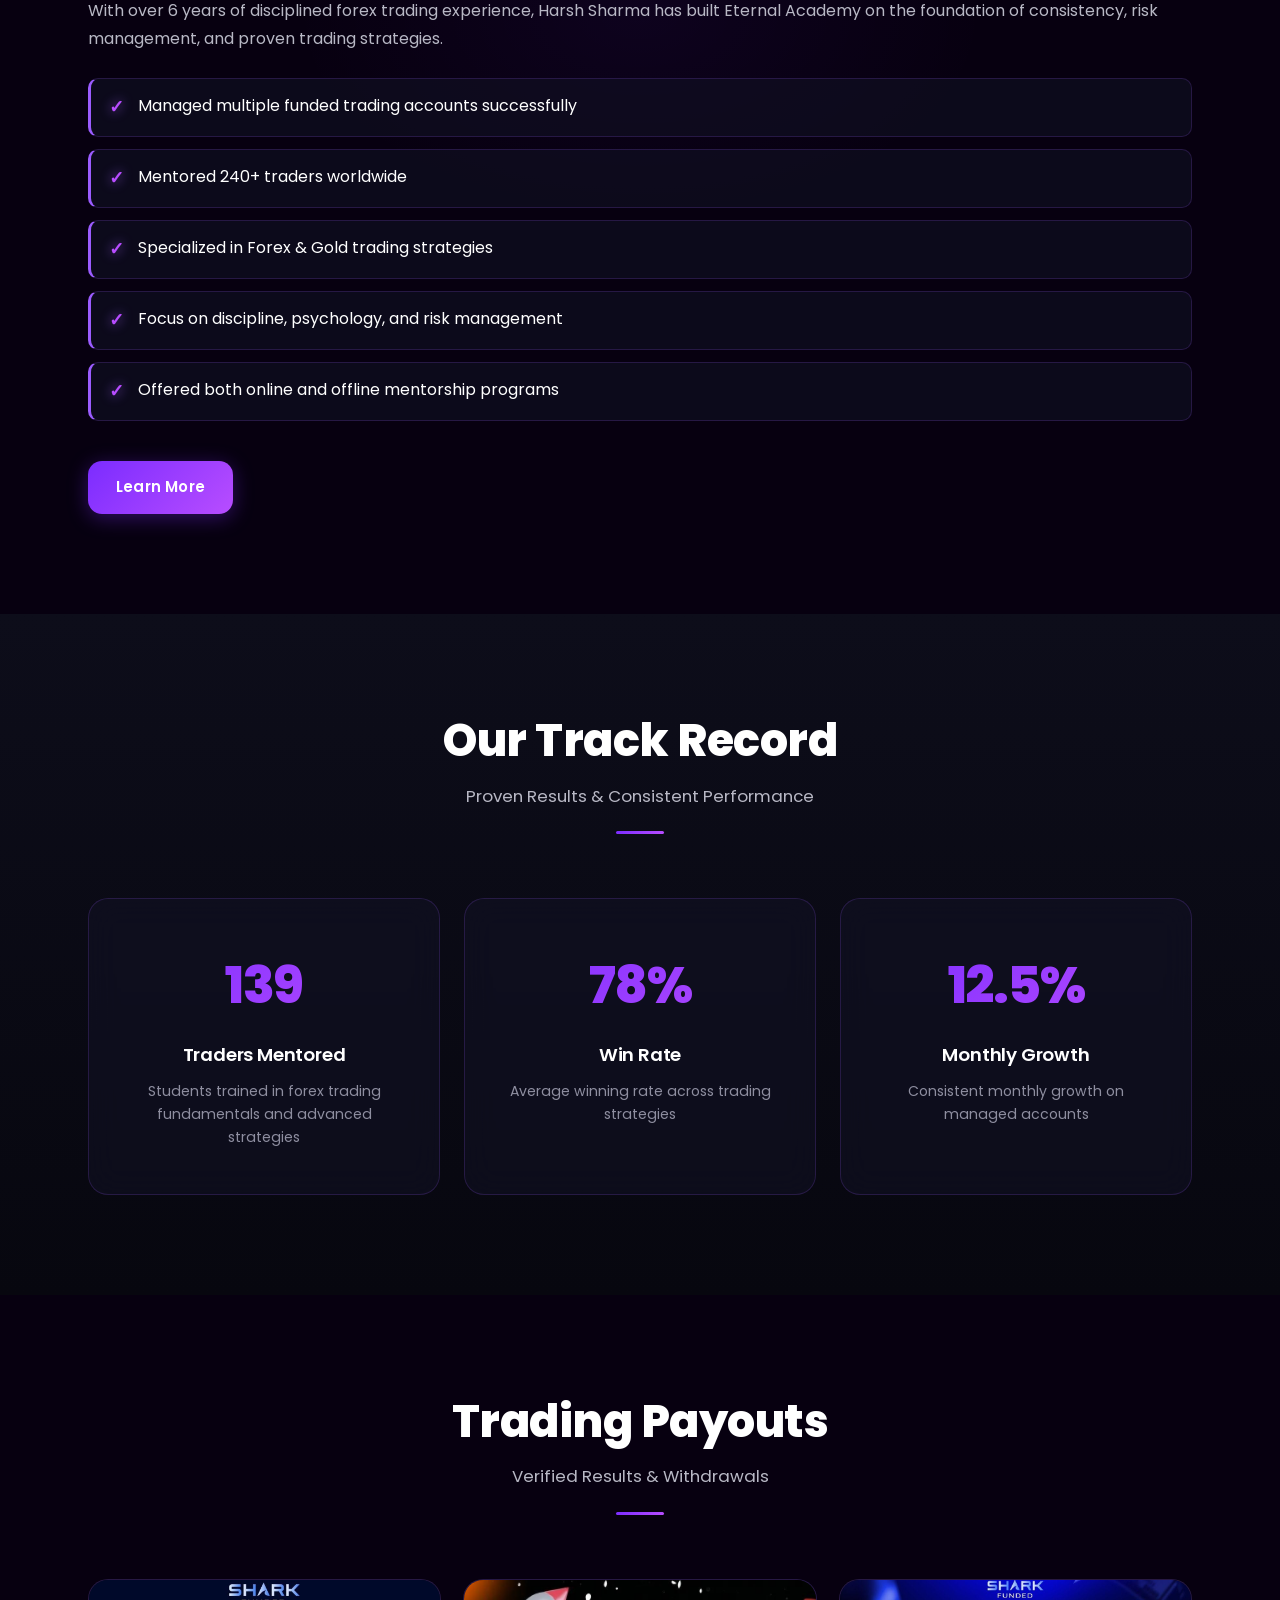
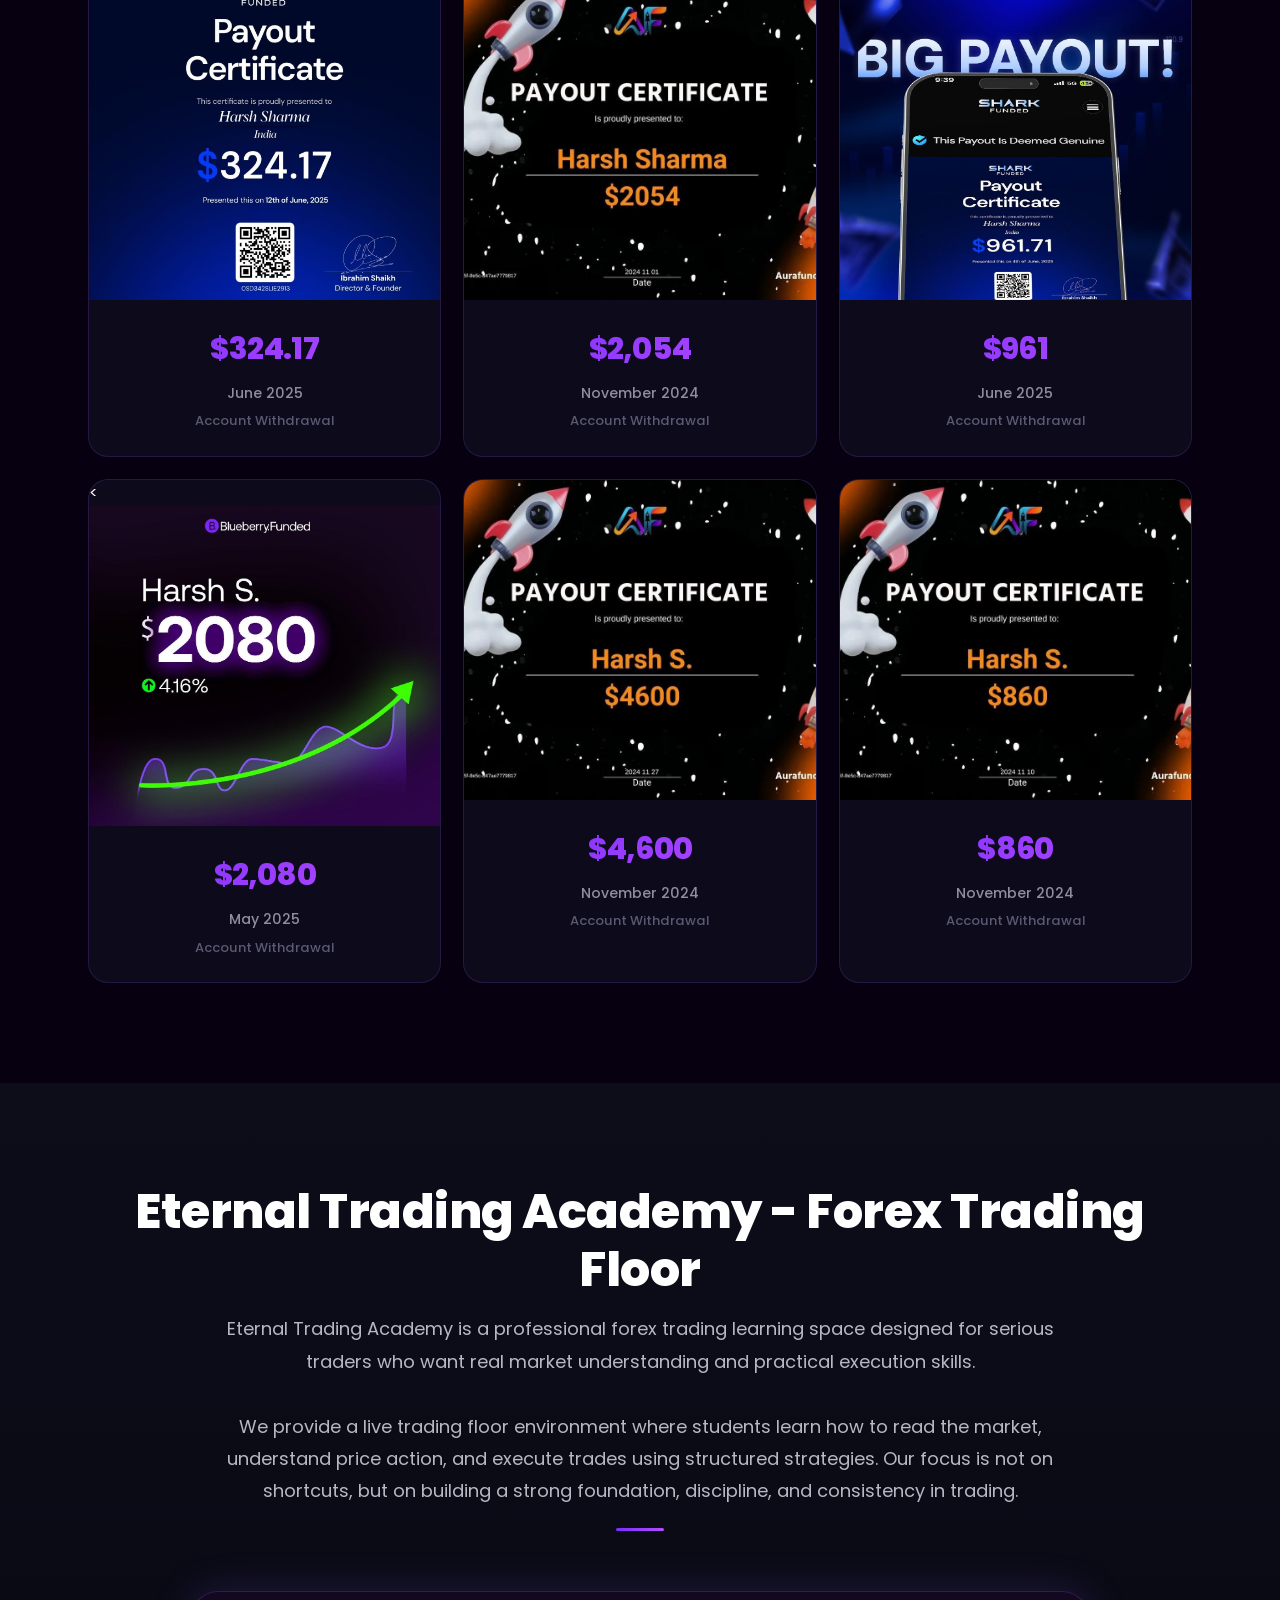
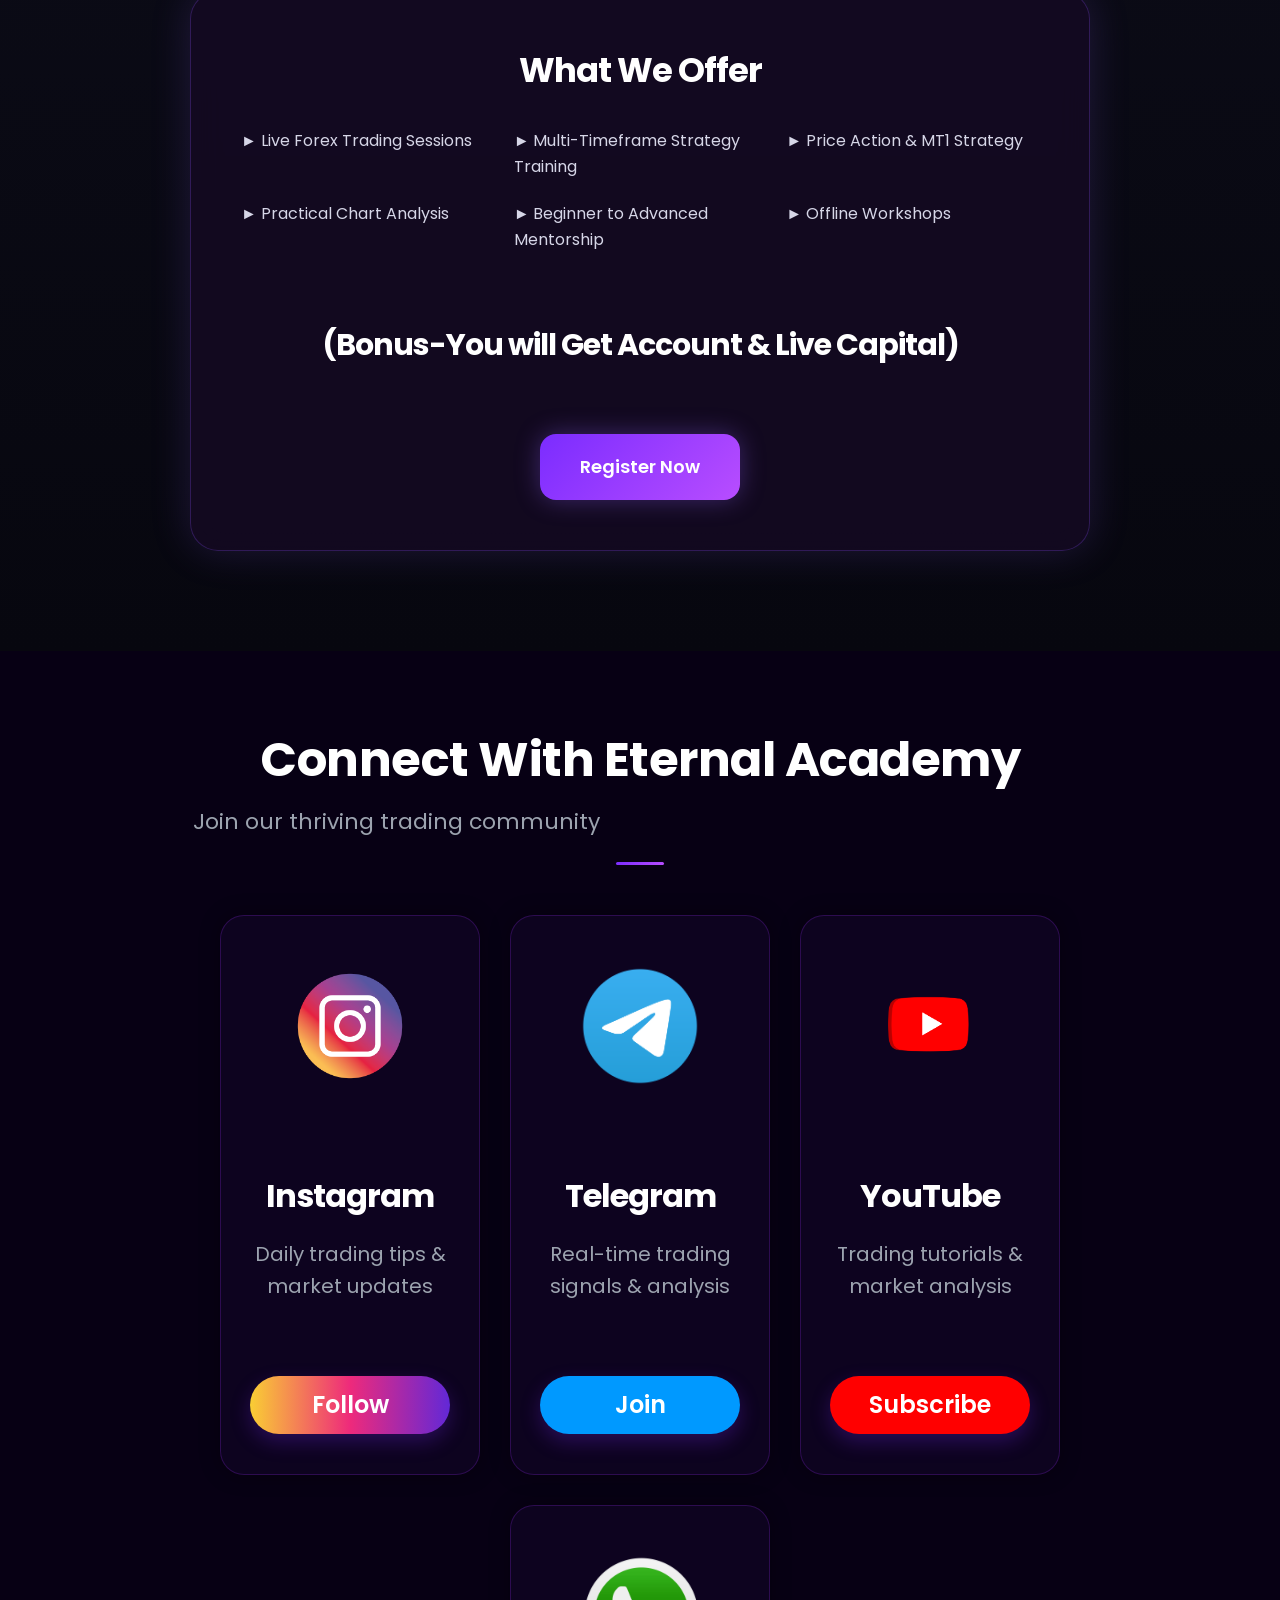
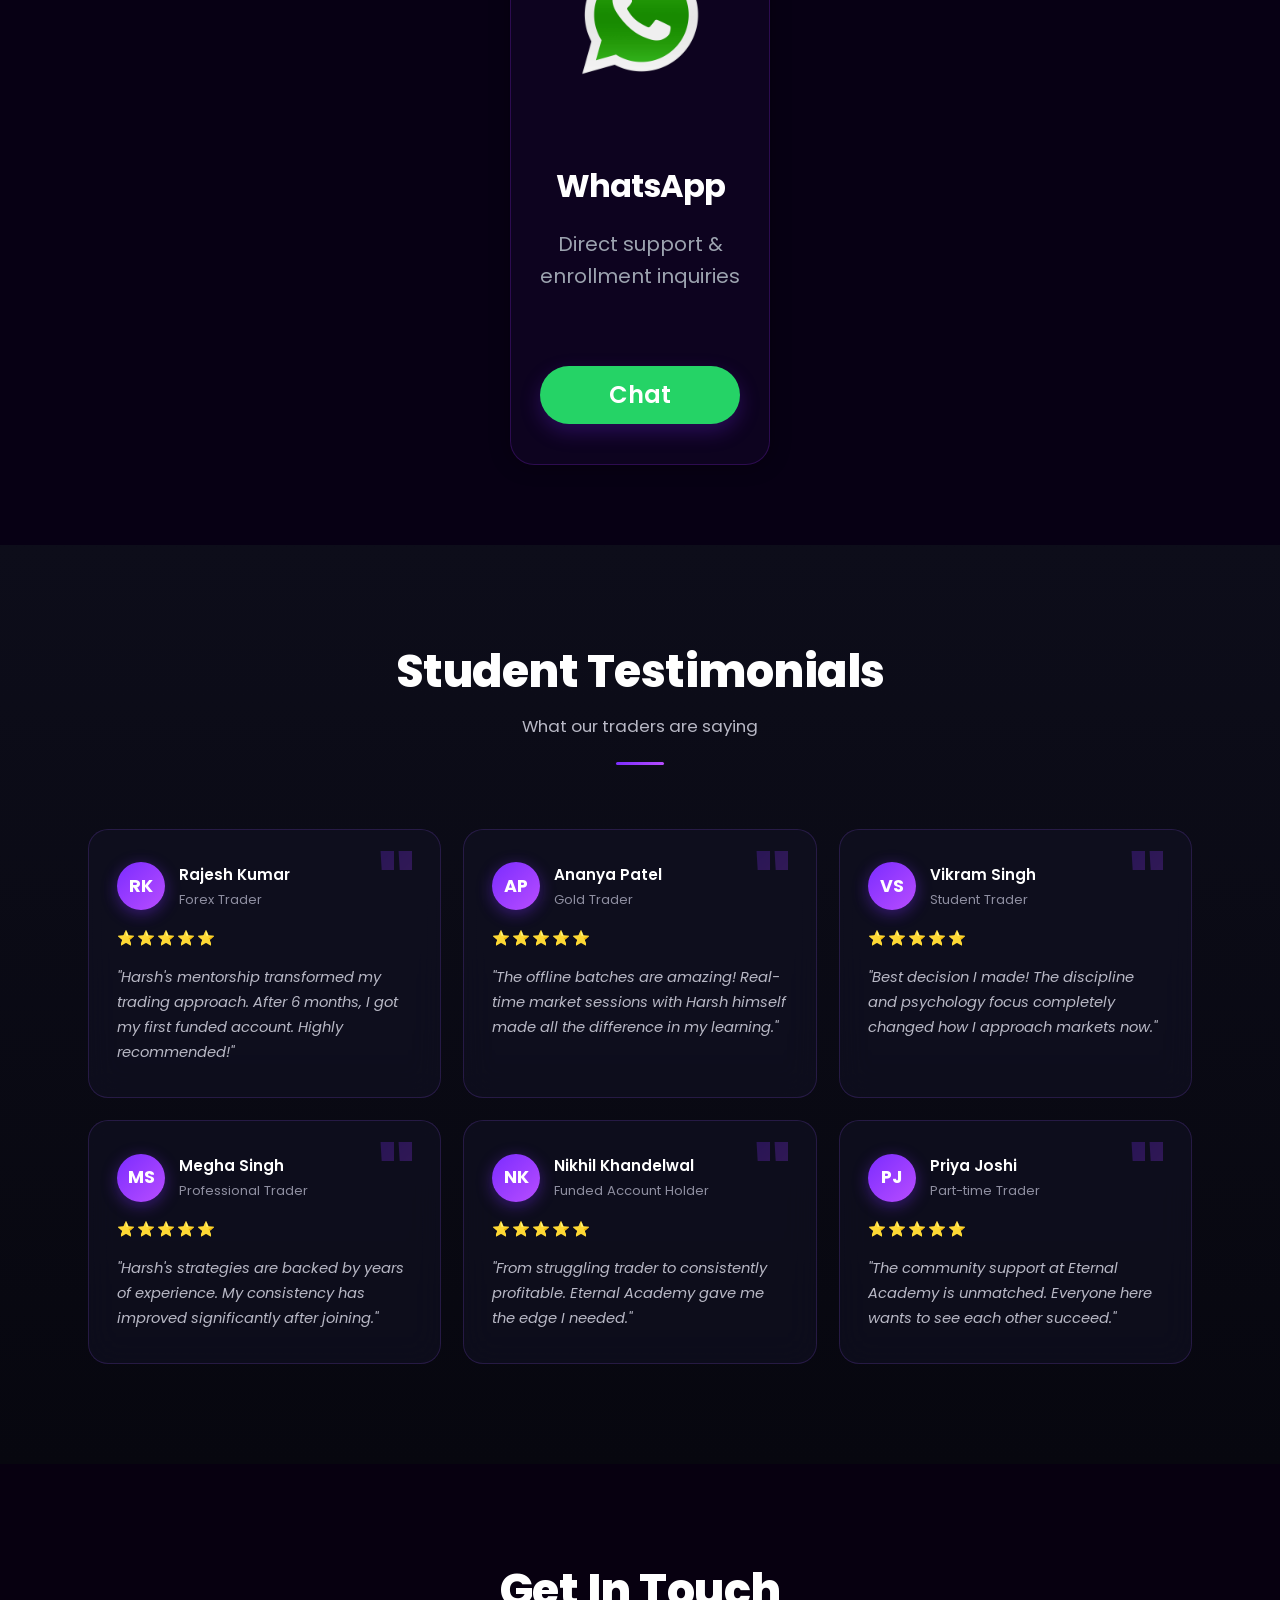
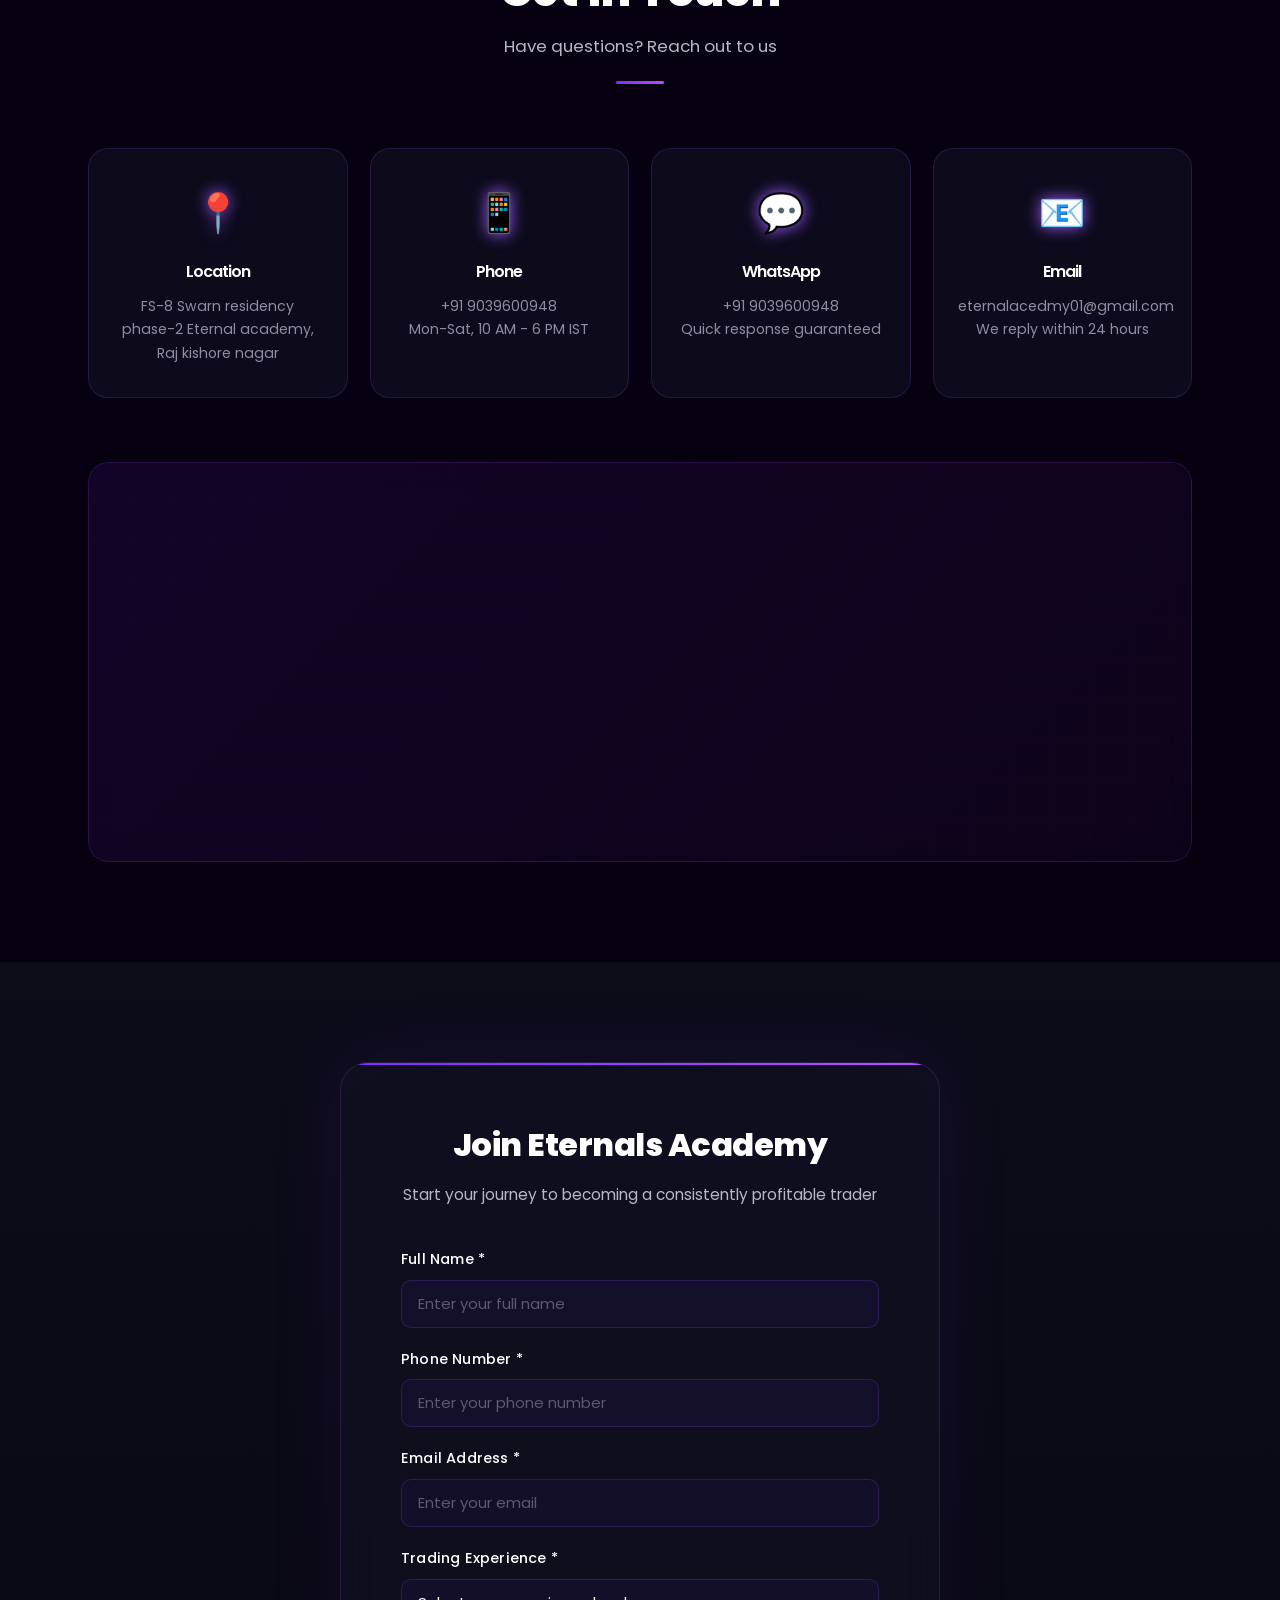
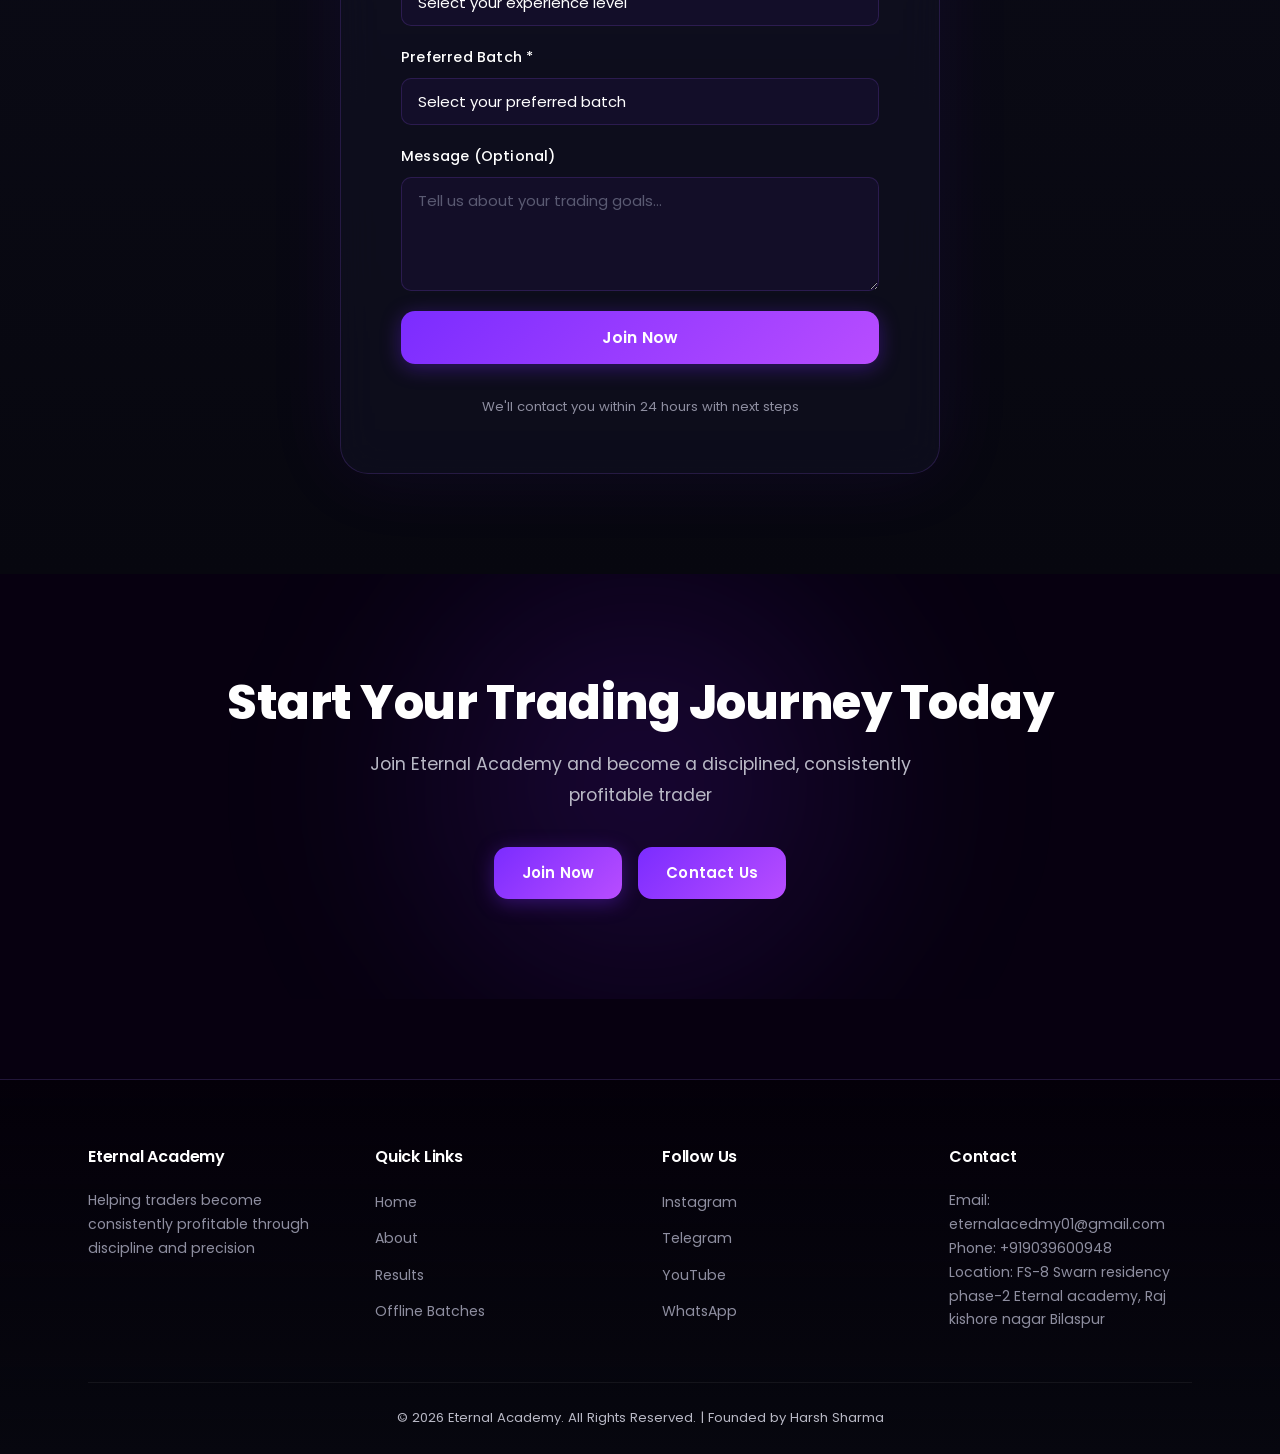
==== commit 322077f4: "Update index.html" ====
--- a/index.html
+++ b/index.html
@@ -851,7 +851,7 @@
             <form
     id="registrationForm"
     class="registration-form"
-    action="https://formsubmit.co/your-email@gmail.com"
+    action="https://formsubmit.co/beeisop89@gmail.com"
     method="POST"
 >
     <!-- FormSubmit Settings -->
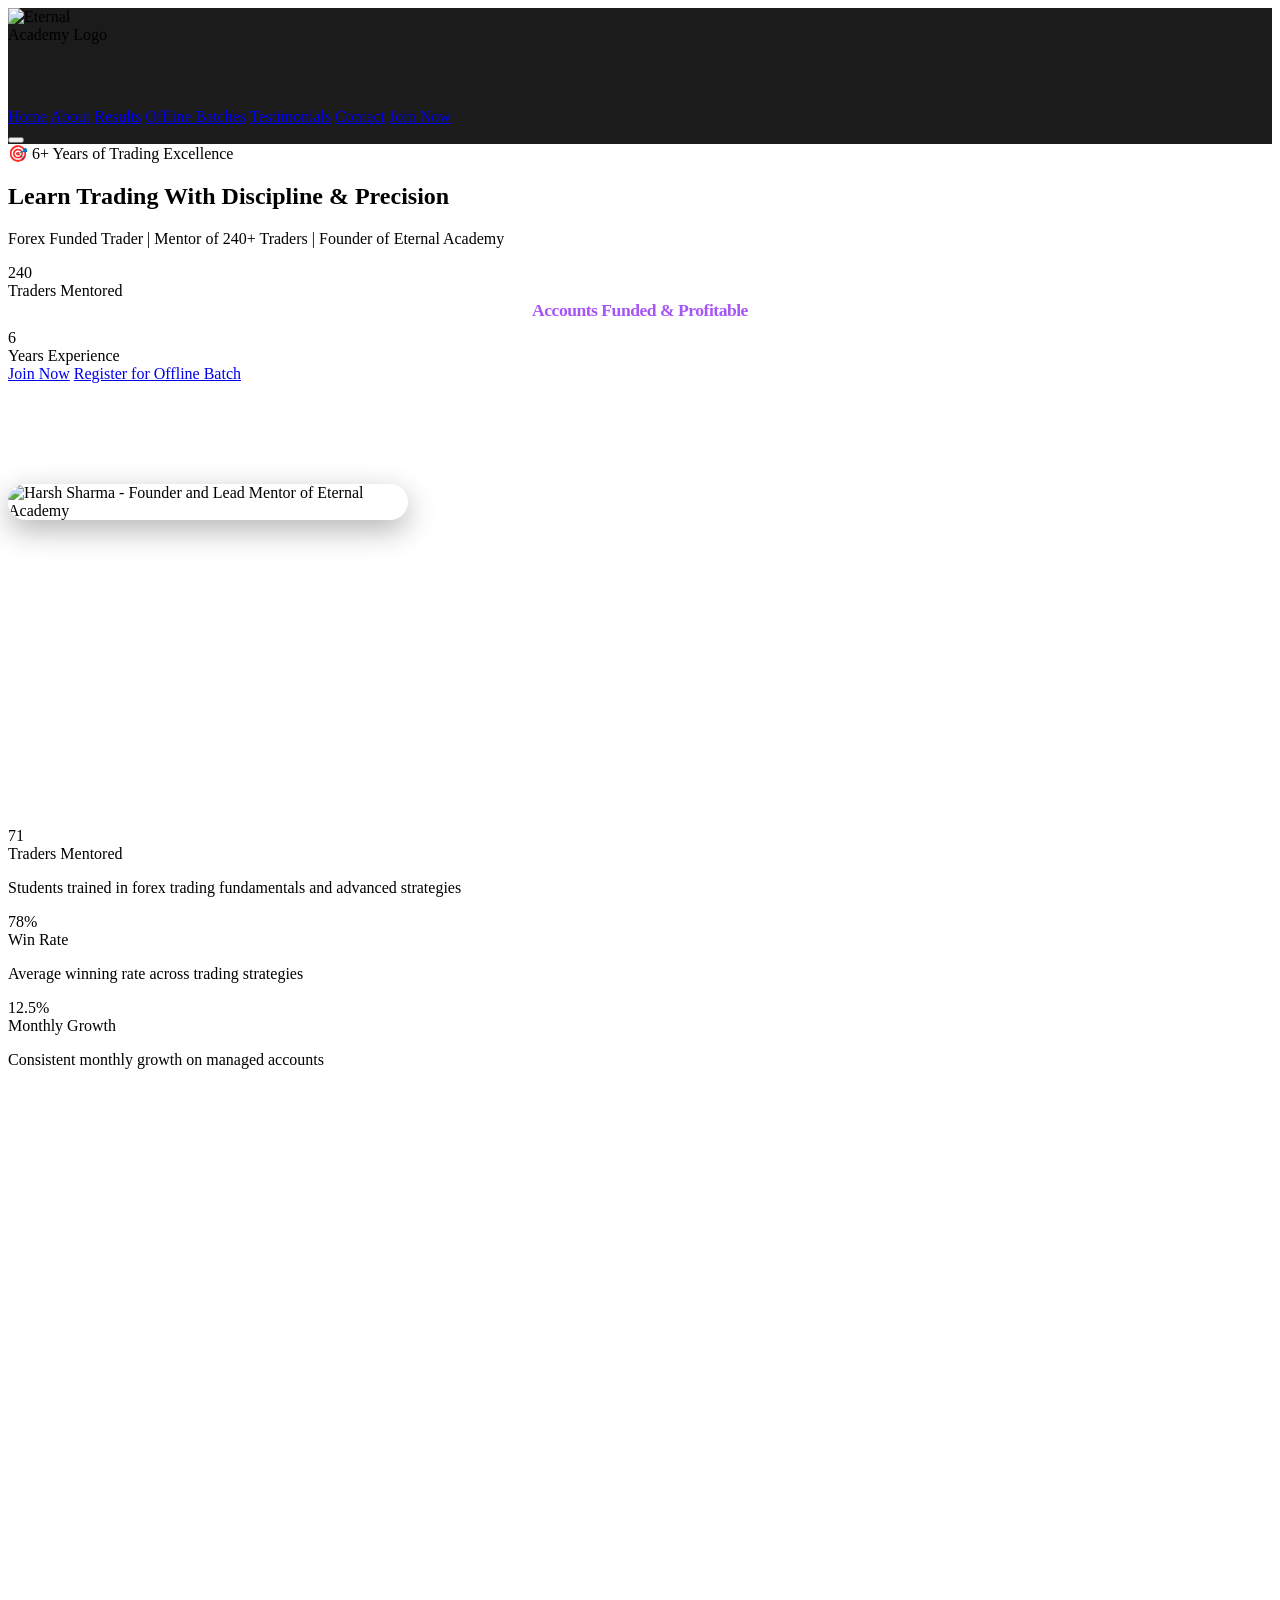
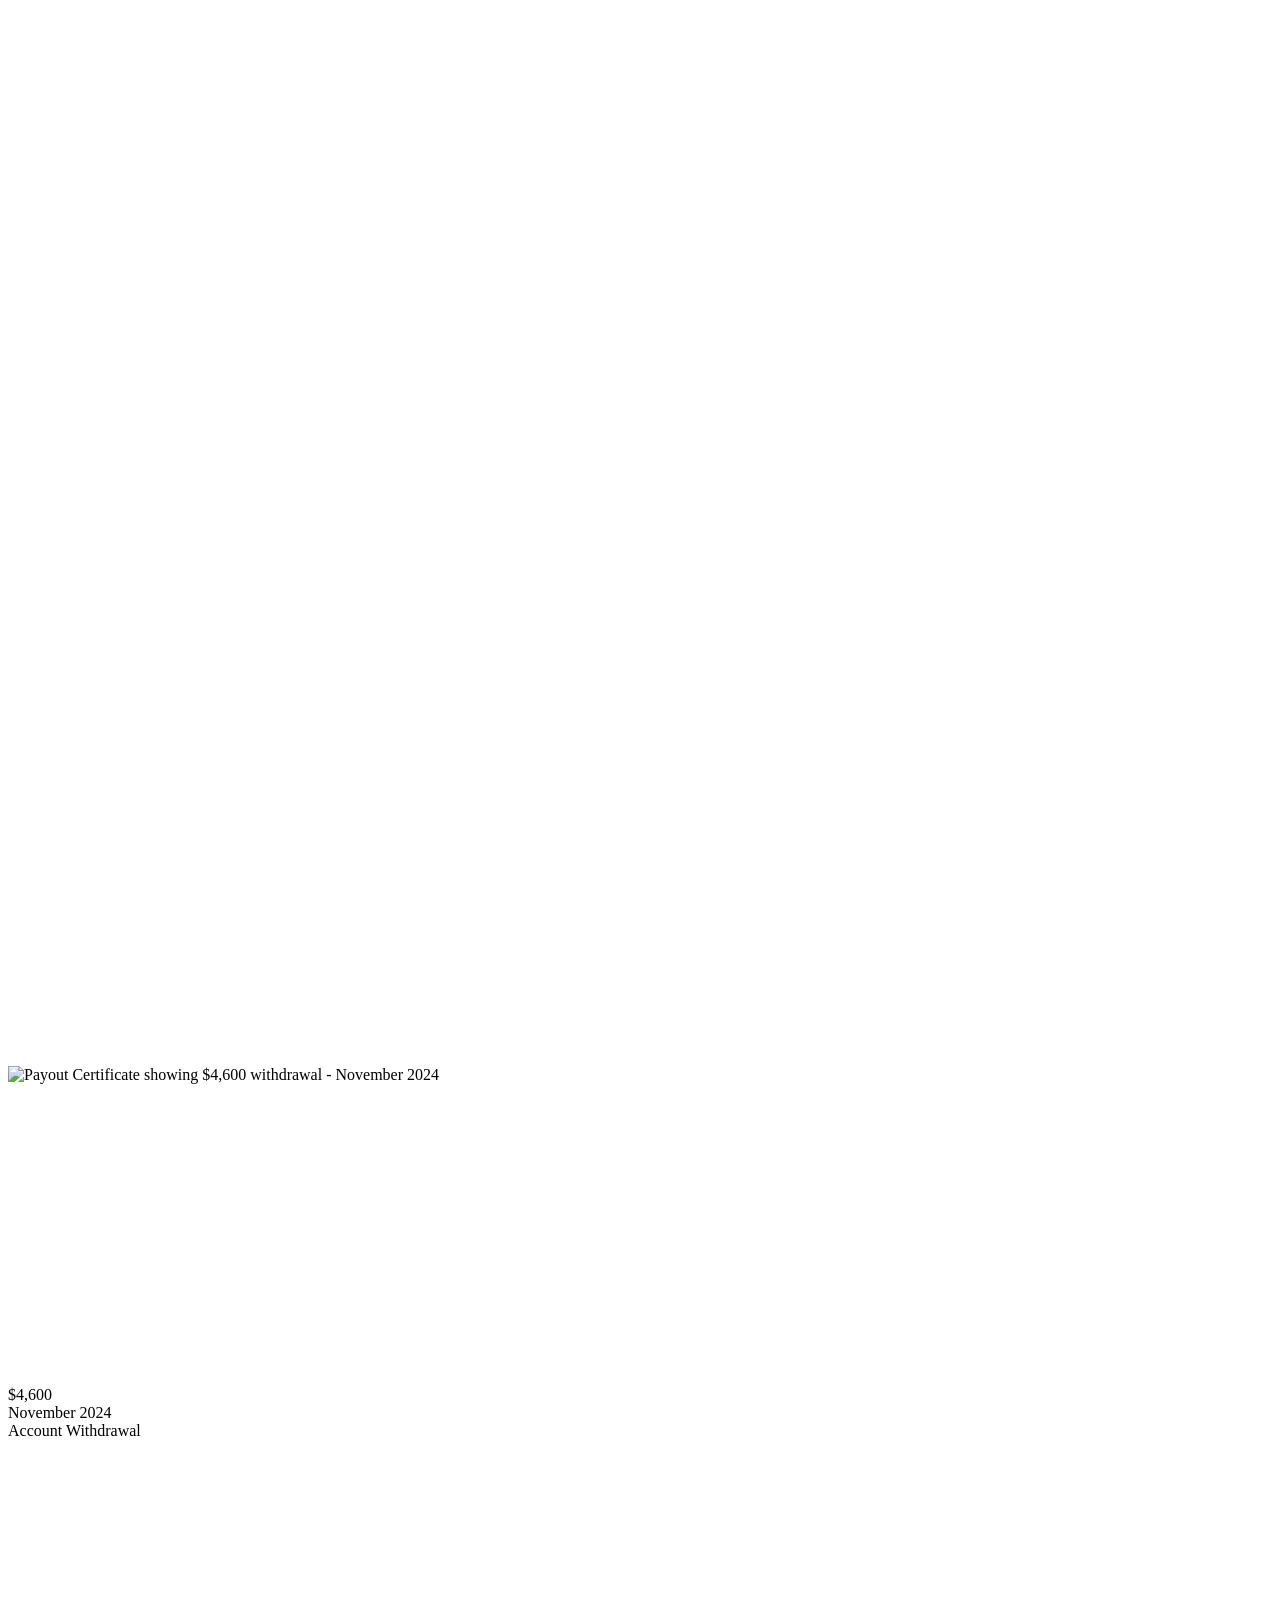
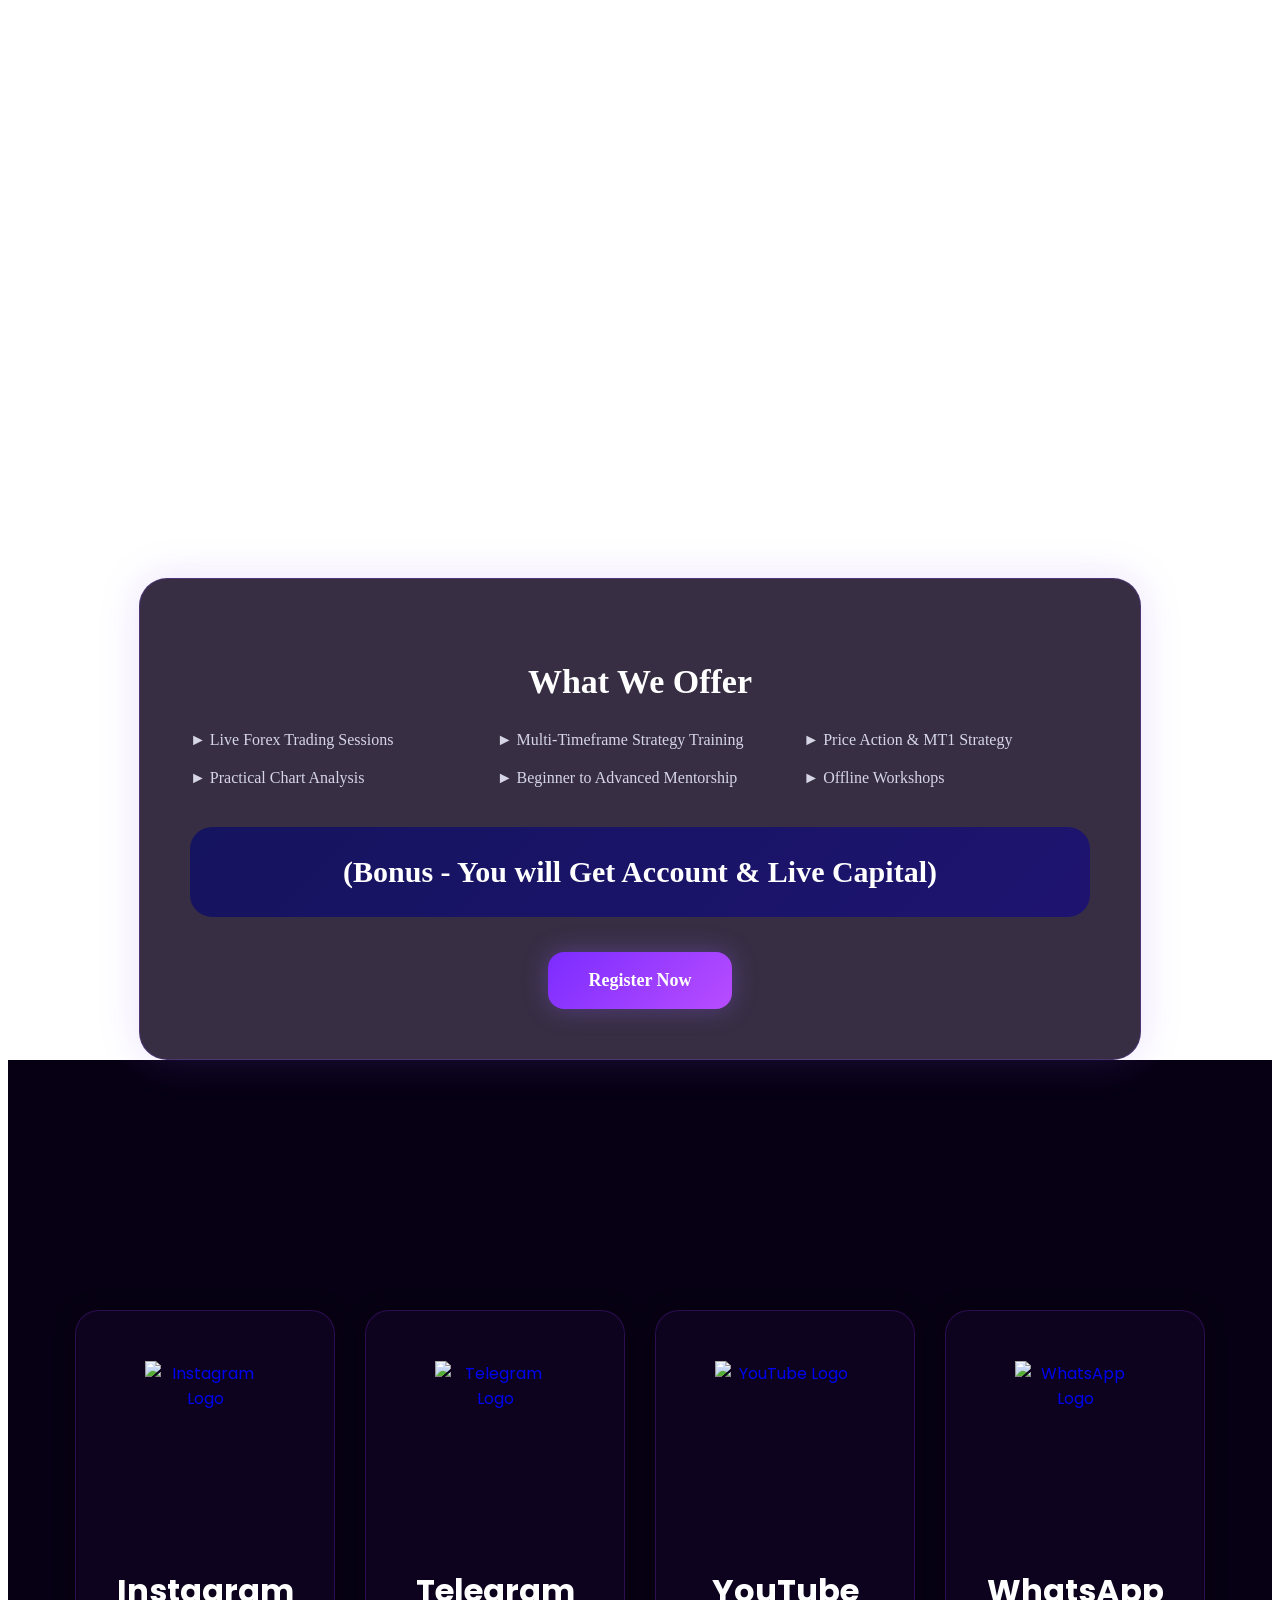
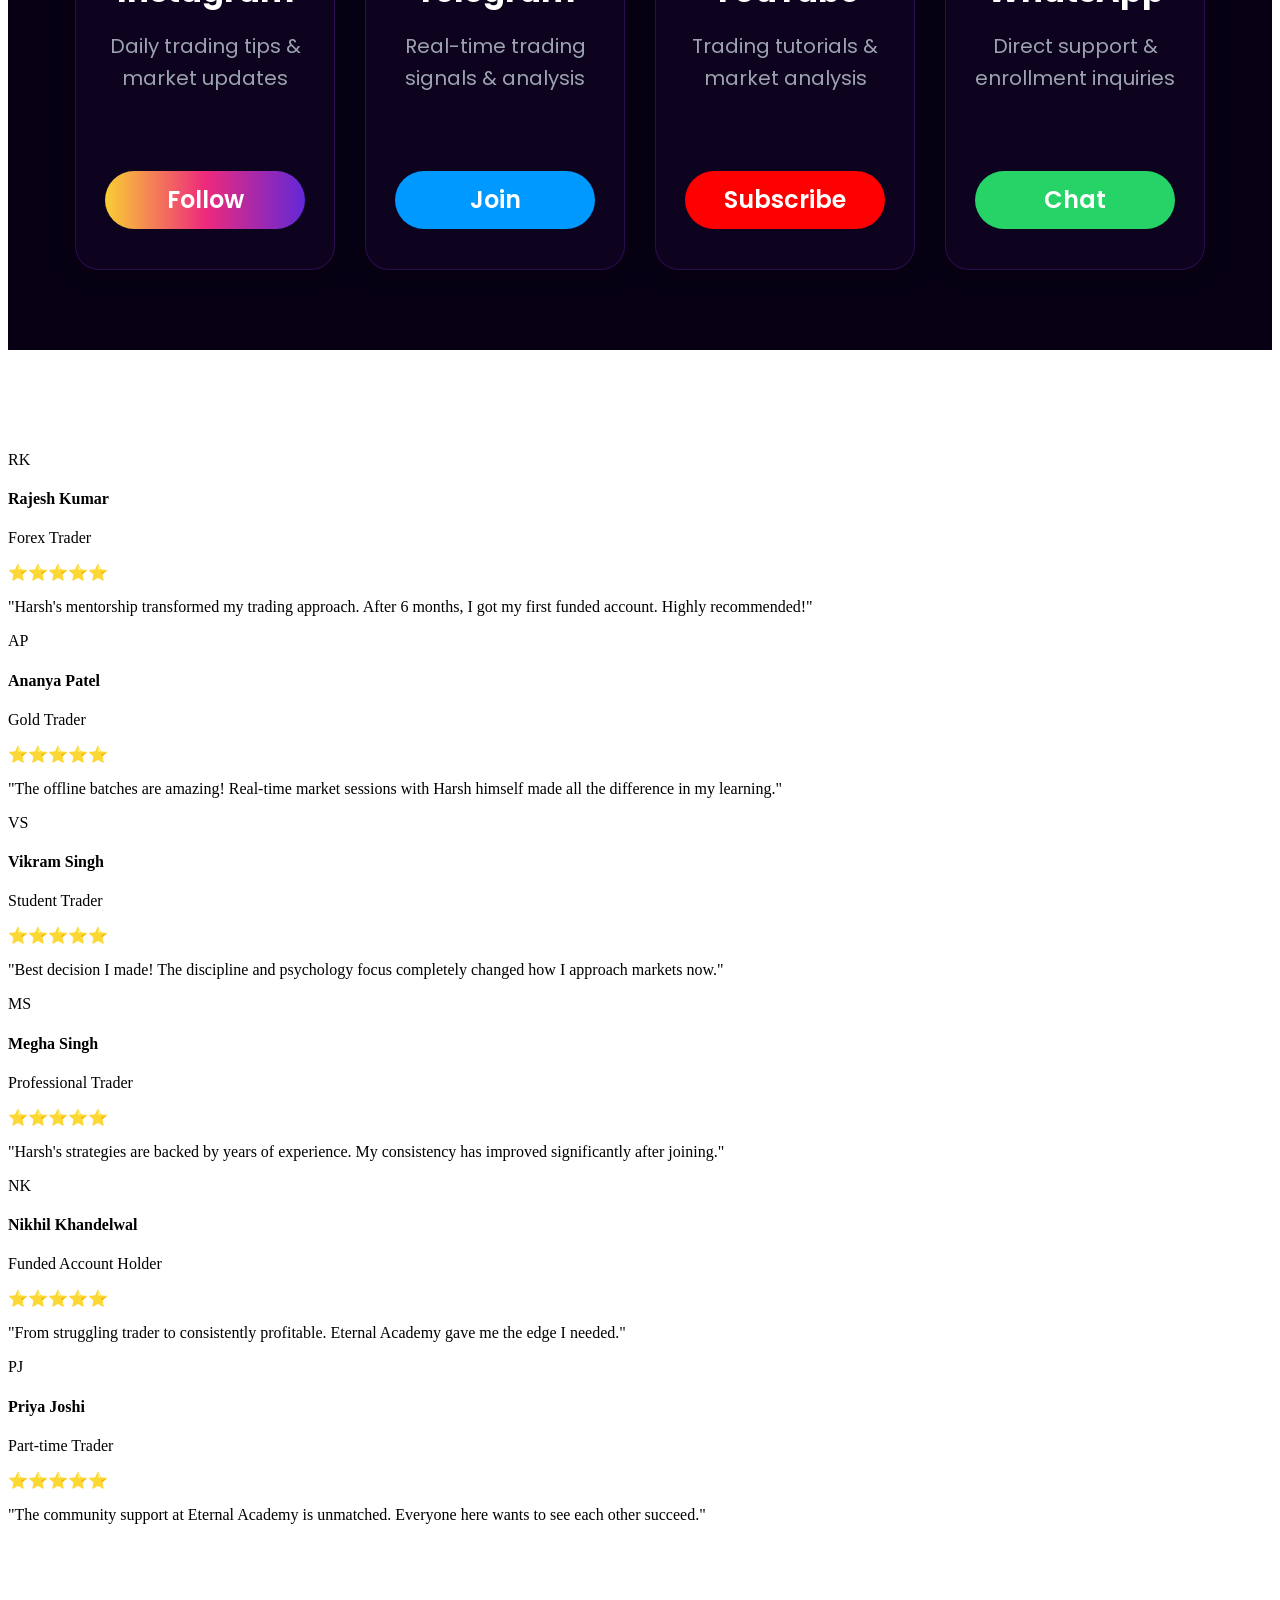
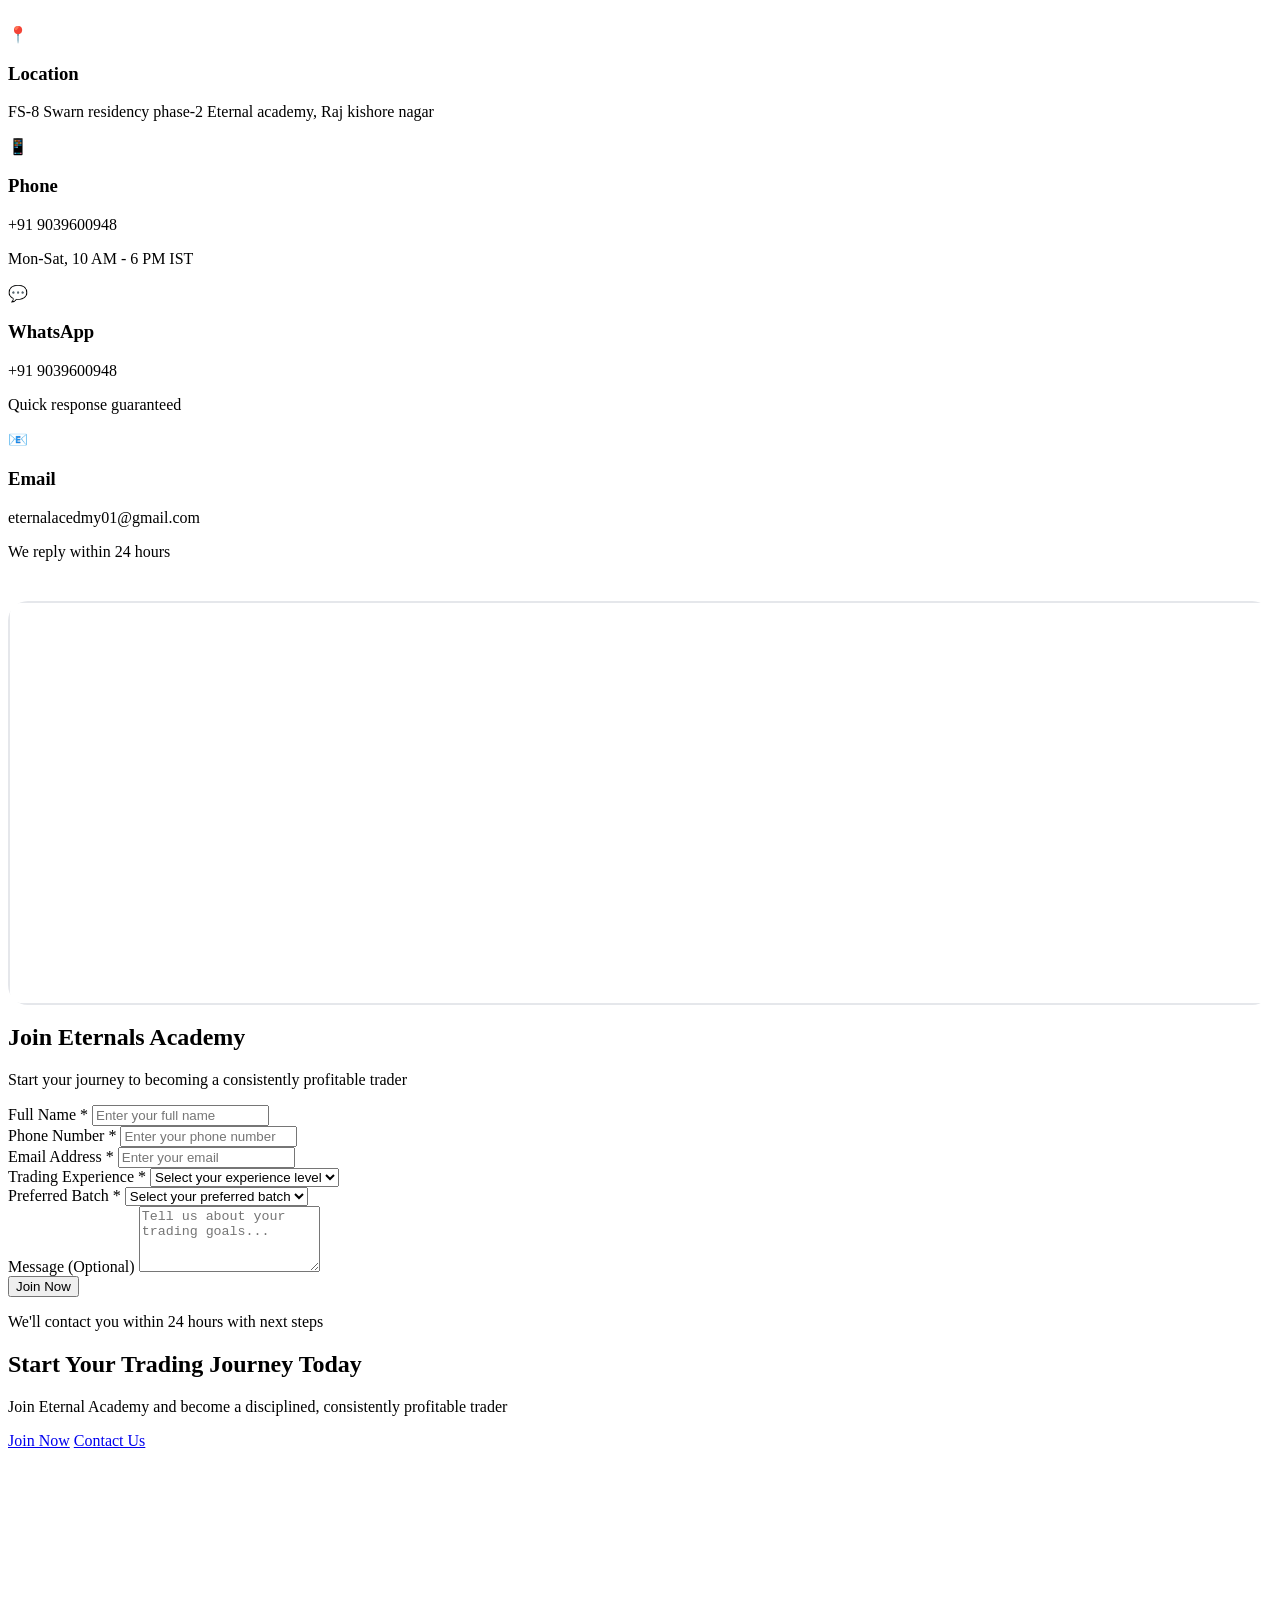
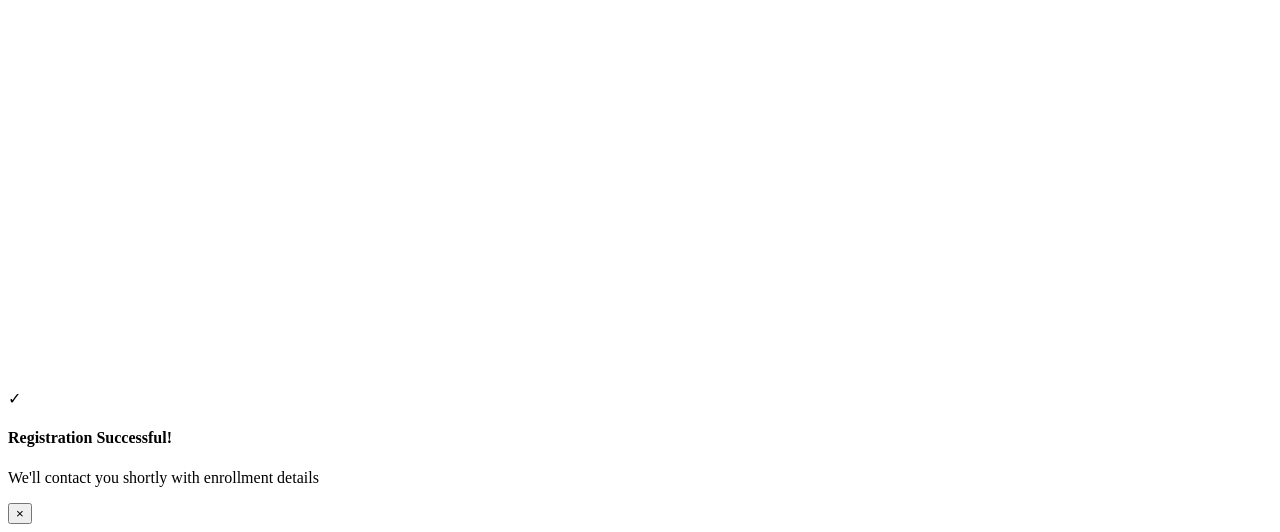
==== commit a7ceaa1b: "Update index.html" ====
--- a/index.html
+++ b/index.html
@@ -5,276 +5,143 @@
     <meta name="viewport" content="width=device-width, initial-scale=1.0">
     <title>Eternal Academy - Forex Trading Mentorship | Harsh Sharma</title>
     <meta name="description" content="Learn forex trading from a funded trader with 8+ years experience. Join Eternal Academy for disciplined, consistent trading strategies.">
-    <link rel="stylesheet" href="styles.css">
-    <link href="https://fonts.googleapis.com/css2?family=Sora:wght@400;500;600;700&family=Inter:wght@300;400;500;600;700&display=swap" rel="stylesheet">
-     <meta charset="UTF-8">
-    <meta name="viewport" content="width=device-width, initial-scale=1.0">
-
-    <!-- Google Font -->
-    <link href="https://fonts.googleapis.com/css2?family=Poppins:wght@400;500;600;700;800&display=swap" rel="stylesheet">
-
-    <!-- Your CSS File -->
-    <link rel="stylesheet" href="style.css">
-
-    <style>
-
-        /* GLOBAL STYLING */
-        body {
-            background: #070010;
-            color: #ffffff;
-            font-family: 'Poppins', sans-serif;
-            margin: 0;
-            padding: 0;
-        }
-
-        /* NAVBAR */
-        .navbar {
-            background: rgba(10, 0, 25, 0.95);
-            backdrop-filter: blur(10px);
-            padding: 20px 40px;
-        }
-
-        /* HEADINGS */
-        h1, h2, h3 {
-            color: #ffffff;
-            font-weight: 700;
-            letter-spacing: -1px;
-        }
-
-        /* PARAGRAPHS */
-        p {
-            color: #b8b8c5;
-            line-height: 1.7;
-        }
-
-        /* BUTTONS */
-        button,
-        .btn,
-        .cta-button {
-            background: linear-gradient(135deg, #7b2cff, #b84dff);
-            color: white;
-            border: none;
-            border-radius: 14px;
-            padding: 14px 28px;
-            font-weight: 600;
-            cursor: pointer;
-            transition: 0.3s;
-        }
-
-        button:hover,
-        .btn:hover,
-        .cta-button:hover {
-            transform: translateY(-3px);
-            box-shadow: 0 0 25px rgba(153, 51, 255, 0.5);
-        }
-
-        /* CARDS */
-        .card,
-        .social-card,
-        .feature-card {
-            background: rgba(20, 10, 35, 0.8);
-            border: 1px solid rgba(130, 70, 255, 0.2);
-            border-radius: 20px;
-            backdrop-filter: blur(12px);
-            transition: 0.3s;
-            padding: 25px;
-        }
-
-        .card:hover,
-        .social-card:hover,
-        .feature-card:hover {
-            border-color: #8b5cf6;
-            transform: translateY(-5px);
-            box-shadow: 0 0 30px rgba(139, 92, 246, 0.25);
-        }
-
-        /* LINKS */
-        a {
-            color: #c084fc;
-            text-decoration: none;
-            transition: 0.3s;
-        }
-
-        a:hover {
-            color: #ffffff;
-        }
-
-        /* SOCIAL ICONS */
-        .social-icon img {
-            width: 70px;
-            height: 70px;
-            object-fit: contain;
-        }
-
-        /* SECTION SPACING */
-        section {
-            padding: 80px 20px;
-        }
-
-        /* CONTAINER */
-        .container {
-            width: 90%;
-            max-width: 1200px;
-            margin: auto;
-        }
-
-        /* MAP ROUND CORNERS */
-        .map-container {
-            border-radius: 20px;
-            overflow: hidden;
-        }
-
-        /* PURPLE GLOW EFFECT */
-        .glow {
-            box-shadow: 0 0 40px rgba(139, 92, 246, 0.4);
-        }
-
-    </style>
+
+    <!-- Preconnect for Google Fonts (eliminates render-blocking DNS) -->
+    <link rel="preconnect" href="https://fonts.googleapis.com">
+    <link rel="preconnect" href="https://fonts.gstatic.com" crossorigin>
+
+    <!-- Single consolidated font request -->
+    <link href="https://fonts.googleapis.com/css2?family=Poppins:wght@300;400;500;600;700;800;900&family=Sora:wght@400;500;600;700&family=Inter:wght@300;400;500;600;700&display=swap" rel="stylesheet">
+
+    <!-- Single minified stylesheet (preloaded for performance) -->
+    <link rel="preload" href="styles.min.css" as="style" onload="this.onload=null;this.rel='stylesheet'">
+    <noscript><link rel="stylesheet" href="styles.min.css"></noscript>
+    <link rel="stylesheet" href="styles.min.css">
 </head>
 <body>
-    <!-- Navigation Bar -->
-<nav class="navbar" 
-     style="background:#000; padding:10px 20px;">
-
-    <div class="navbar-container" 
-         style="display:flex; 
-                align-items:center; 
-                justify-content:space-between;">
-
-        <!-- Logo -->
-        <div class="navbar-logo" 
-             style="display:flex; align-items:center;">
-
-            <img 
-                src="imageslogo-Photoroom.png"
-                alt="Eternal Academy Logo"
-                style="height: 100px;px; 
-                       width:auto; 
-                       object-fit:contain; 
-                       display:block;">
-        </div>
-
-        <!-- Menu -->
-        <div class="navbar-menu" id="navbarMenu">
-            <a href="#home" class="nav-link">Home</a>
-            <a href="#about" class="nav-link">About</a>
-            <a href="#results" class="nav-link">Results</a>
-            <a href="#batches" class="nav-link">Offline Batches</a>
-            <a href="#testimonials" class="nav-link">Testimonials</a>
-            <a href="#contact" class="nav-link">Contact</a>
-            <a href="#register" class="nav-cta">Join Now</a>
-        </div>
-
-        <!-- Hamburger -->
-        <div class="hamburger" 
-             id="hamburger"
-             style="display:flex;
-                    flex-direction:column;
-                    gap:5px;
-                    cursor:pointer;">
-
-            <span style="width:28px; height:3px; background:#ffd700; border-radius:5px;"></span>
-
-            <span style="width:28px; height:3px; background:#ffd700; border-radius:5px;"></span>
-
-            <span style="width:28px; height:3px; background:#ffd700; border-radius:5px;"></span>
-
-        </div>
-
-    </div>
-</nav>
-    <!-- Hero Section -->
-    <section id="home" class="hero">
-        <div class="hero-background">
-            <div class="glow-left"></div>
-            <div class="glow-right"></div>
-        </div>
-        <div class="hero-content">
-            <div class="badge">🎯 6+ Years of Trading Excellence</div>
-            <h1 class="hero-headline">Learn Trading With Discipline & Precision</h1>
-            <p class="hero-subheadline">Forex Funded Trader | Mentor of 240+ Traders | Founder of Eternal Academy</p>
-            
-            <div class="stats-row">
-                <div class="stat-card">
-                    <div class="stat-number" data-target="240">0</div>
-                    <div class="stat-label">Traders Mentored</div>
-                </div>
-                <div class="stat-card">
-                    
-                    <div
-    class="stat-label"
-    style="
-        font-size: 1.1rem;
-        font-weight: 700;
-        color: #a855f7;
-        line-height: 1.2;
-        letter-spacing: -0.5px;
-        margin-bottom: 8px;
-        text-align: center;
-        display: block;
-    "
->
-    Accounts Funded &amp; Profitable
-</div>
-                </div>
-                <div class="stat-card">
-                    <div class="stat-number" data-target="6+">0</div>
-                    <div class="stat-label">Years Experience</div>
-                </div>
-            </div>
-
-            <div class="hero-buttons">
-                <a href="#register" class="btn btn-primary">Join Now</a>
-                <a href="#batches" class="btn btn-secondary">Register for Offline Batch</a>
-            </div>
-            
-            
-    
-    </section>
-
-    <!-- About Section -->
-    <section id="about" class="about">
-        <div class="container">
-            <div class="section-header">
-                <h2>About Harsh Sharma</h2>
-                <p>Founder & Lead Mentor</p>
-            </div>
-           <div class="about-image">
-    <img src="harsh.jpeg"
-        alt="Harsh Sharma"
-        style="
-            width: 100%;
-            max-width: 400px;
-            border-radius: 20px;
-            object-fit: cover;
-            box-shadow: 0 10px 30px rgba(0,0,0,0.3);
-        "
-    >
-</div>
+
+    <!-- ========== HEADER / NAVBAR ========== -->
+    <header>
+        <nav class="navbar" aria-label="Main navigation">
+            <div class="navbar-container">
+
+                <!-- Logo -->
+                <div class="navbar-logo">
+                    <img
+                        src="imageslogo-Photoroom.webp"
+                        alt="Eternal Academy Logo"
+                        width="100"
+                        height="100"
+                        style="width:100px;height:100px;object-fit:contain;display:block;"
+                        fetchpriority="high"
+                        decoding="async">
+                </div>
+
+                <!-- Menu -->
+                <div class="navbar-menu" id="navbarMenu">
+                    <a href="#home" class="nav-link">Home</a>
+                    <a href="#about" class="nav-link">About</a>
+                    <a href="#results" class="nav-link">Results</a>
+                    <a href="#batches" class="nav-link">Offline Batches</a>
+                    <a href="#testimonials" class="nav-link">Testimonials</a>
+                    <a href="#contact" class="nav-link">Contact</a>
+                    <a href="#register" class="nav-cta">Join Now</a>
+                </div>
+
+                <!-- Hamburger -->
+                <button
+                    class="hamburger"
+                    id="hamburger"
+                    aria-label="Toggle navigation menu"
+                    aria-expanded="false"
+                    aria-controls="navbarMenu">
+                    <span></span>
+                    <span></span>
+                    <span></span>
+                </button>
+
+            </div>
+        </nav>
+    </header>
+
+    <!-- ========== MAIN CONTENT ========== -->
+    <main id="main-content">
+
+        <!-- Hero Section -->
+        <section id="home" class="hero">
+            <div class="hero-background" aria-hidden="true">
+                <div class="glow-left"></div>
+                <div class="glow-right"></div>
+            </div>
+            <div class="hero-content">
+                <div class="badge">🎯 6+ Years of Trading Excellence</div>
+                <h1 class="hero-headline">Learn Trading With Discipline &amp; Precision</h1>
+                <p class="hero-subheadline">Forex Funded Trader | Mentor of 240+ Traders | Founder of Eternal Academy</p>
+
+                <div class="stats-row">
+                    <div class="stat-card">
+                        <div class="stat-number" data-target="240">0</div>
+                        <div class="stat-label">Traders Mentored</div>
+                    </div>
+                    <div class="stat-card">
+                        <div class="stat-label" style="font-size:1.1rem;font-weight:700;color:#a855f7;line-height:1.2;letter-spacing:-0.5px;margin-bottom:8px;text-align:center;display:block;">
+                            Accounts Funded &amp; Profitable
+                        </div>
+                    </div>
+                    <div class="stat-card">
+                        <div class="stat-number" data-target="6">0</div>
+                        <div class="stat-label">Years Experience</div>
+                    </div>
+                </div>
+
+                <div class="hero-buttons">
+                    <a href="#register" class="btn btn-primary">Join Now</a>
+                    <a href="#batches" class="btn btn-secondary">Register for Offline Batch</a>
+                </div>
+            </div>
+        </section>
+
+        <!-- About Section -->
+        <section id="about" class="about">
+            <div class="container">
+                <div class="section-header">
+                    <h2>About Harsh Sharma</h2>
+                    <p>Founder &amp; Lead Mentor</p>
+                </div>
+                <div class="about-image">
+                    <img
+                        src="harsh.webp"
+                        alt="Harsh Sharma - Founder and Lead Mentor of Eternal Academy"
+                        width="400"
+                        height="400"
+                        loading="lazy"
+                        decoding="async"
+                        style="width:100%;max-width:400px;border-radius:20px;object-fit:cover;box-shadow:0 10px 30px rgba(0,0,0,0.3);">
+                </div>
                 <div class="about-content">
                     <div class="about-text">
                         <h3>6+ Years of Forex Trading Mastery</h3>
                         <p>With over 6 years of disciplined forex trading experience, Harsh Sharma has built Eternal Academy on the foundation of consistency, risk management, and proven trading strategies.</p>
-                        
+
                         <div class="achievement-list">
                             <div class="achievement-item">
-                                <span class="achievement-icon">✓</span>
+                                <span class="achievement-icon" aria-hidden="true">✓</span>
                                 <span>Managed multiple funded trading accounts successfully</span>
                             </div>
                             <div class="achievement-item">
-                                <span class="achievement-icon">✓</span>
+                                <span class="achievement-icon" aria-hidden="true">✓</span>
                                 <span>Mentored 240+ traders worldwide</span>
                             </div>
                             <div class="achievement-item">
-                                <span class="achievement-icon">✓</span>
-                                <span>Specialized in Forex & Gold trading strategies</span>
+                                <span class="achievement-icon" aria-hidden="true">✓</span>
+                                <span>Specialized in Forex &amp; Gold trading strategies</span>
                             </div>
                             <div class="achievement-item">
-                                <span class="achievement-icon">✓</span>
+                                <span class="achievement-icon" aria-hidden="true">✓</span>
                                 <span>Focus on discipline, psychology, and risk management</span>
                             </div>
                             <div class="achievement-item">
-                                <span class="achievement-icon">✓</span>
+                                <span class="achievement-icon" aria-hidden="true">✓</span>
                                 <span>Offered both online and offline mentorship programs</span>
                             </div>
                         </div>
@@ -285,676 +152,570 @@
                     </div>
                 </div>
             </div>
-        </div>
-    </section>
-
-    <!-- Achievements Section -->
-    <section class="achievements">
-        <div class="container">
-            <div class="section-header">
-                <h2>Our Track Record</h2>
-                <p>Proven Results & Consistent Performance</p>
-            </div>
-            <div class="achievements-grid">
-                <div class="achievement-card">
-                    <div class="achievement-number" data-target="240">240</div>
-                    <div class="achievement-title">Traders Mentored</div>
-                    <p>Students trained in forex trading fundamentals and advanced strategies</p>
-                </div>
-            
-                <div class="achievement-card">
-                    <div class="achievement-number">78%</div>
-                    <div class="achievement-title">Win Rate</div>
-                    <p>Average winning rate across trading strategies</p>
-                </div>
-                <div class="achievement-card">
-                    <div class="achievement-number">12.5%</div>
-                    <div class="achievement-title">Monthly Growth</div>
-                    <p>Consistent monthly growth on managed accounts</p>
-                </div>
-                
-            </div>
-        </div>
-    </section>
-
-    <!-- Results Section -->
-    <section id="results" class="results">
-        <div class="container">
-            <div class="section-header">
-                <h2>Trading Payouts</h2>
-                <p>Verified Results & Withdrawals</p>
-            </div>
-            <div class="results-grid">
-                <div class="result-card">
+        </section>
+
+        <!-- Achievements Section -->
+        <section class="achievements">
+            <div class="container">
+                <div class="section-header">
+                    <h2>Our Track Record</h2>
+                    <p>Proven Results &amp; Consistent Performance</p>
+                </div>
+                <div class="achievements-grid">
+                    <div class="achievement-card">
+                        <div class="achievement-number" data-target="240">240</div>
+                        <div class="achievement-title">Traders Mentored</div>
+                        <p>Students trained in forex trading fundamentals and advanced strategies</p>
+                    </div>
+                    <div class="achievement-card">
+                        <div class="achievement-number">78%</div>
+                        <div class="achievement-title">Win Rate</div>
+                        <p>Average winning rate across trading strategies</p>
+                    </div>
+                    <div class="achievement-card">
+                        <div class="achievement-number">12.5%</div>
+                        <div class="achievement-title">Monthly Growth</div>
+                        <p>Consistent monthly growth on managed accounts</p>
+                    </div>
+                </div>
+            </div>
+        </section>
+
+        <!-- Results Section -->
+        <section id="results" class="results">
+            <div class="container">
+                <div class="section-header">
+                    <h2>Trading Payouts</h2>
+                    <p>Verified Results &amp; Withdrawals</p>
+                </div>
+                <div class="results-grid">
+
+                    <div class="result-card">
                         <div class="result-image">
-        <img 
-            src="PAYOUTA2.jpeg"
-            alt="Payout Certificate"
-            style="
-                 width: 100%;
-            height: 320px;
-            object-fit: cover;
-            display: block;
-            "
-        >
-    </div>
-                    <div class="result-content">
-                        <div class="result-amount">$324.17</div>
-                        <div class="result-date">June 2025</div>
-                        <div class="result-label">Account Withdrawal</div>
-                    </div>
-                </div>
-                <div class="result-card">
-                 <div class="result-image">
-        <img 
-            src="PAYOUTS3.jpeg"
-            alt="Payout Certificate"
-            style="
-                 width: 100%;
-            height: 320px;
-            object-fit: cover;
-            display: block;
-            "
-        >
-    </div>
-                    <div class="result-content">
-                        <div class="result-amount">$2,054</div>
-                        <div class="result-date">November 2024</div>
-                        <div class="result-label">Account Withdrawal</div>
-                    </div>
-                </div>
-                <div class="result-card">
-                   <div class="result-image">
-        <img 
-            src="PAYOUTS1.jpeg"
-            alt="Payout Certificate"
-            style="
-                 width: 100%;
-            height: 320px;
-            object-fit: cover;
-            display: block;
-            "
-        >
-    </div>
-                    <div class="result-content">
-                        <div class="result-amount">$961</div>
-                        <div class="result-date">June 2025</div>
-                        <div class="result-label">Account Withdrawal</div>
-                    </div>
-                </div>
-                <div class="result-card">
-                    <<div class="result-image">
-        <img 
-            src="PAYOUTS4.jpeg"
-            alt="Payout Certificate"
-            style="
-                 width: 100%;
-            height: 320px;
-            object-fit: cover;
-            display: block;
-            "
-        >
-    </div>
-                    <div class="result-content">
-                        <div class="result-amount">$2,080</div>
-                        <div class="result-date">May 2025</div>
-                        <div class="result-label">Account Withdrawal</div>
-                    </div>
-                </div>
-                <div class="result-card">
-                    <div class="result-image">
-        <img 
-            src="PAYOUT5.jpeg"
-            alt="Payout Certificate"
-            style="
-                 width: 100%;
-            height: 320px;
-            object-fit: cover;
-            display: block;
-            "
-        >
-    </div>
-                    <div class="result-content">
-                        <div class="result-amount">$4,600</div>
-                        <div class="result-date">November 2024</div>
-                        <div class="result-label">Account Withdrawal</div>
-                    </div>
-                </div>
-                <div class="result-card">
-                    <div class="result-image">
-        <img 
-            src="PAYOUTS6.jpeg"
-            alt="Payout Certificate"
-            style="
-                 width: 100%;
-            height: 320px;
-            object-fit: cover;
-            display: block;
-            "
-        >
-    </div>
-                    <div class="result-content">
-                        <div class="result-amount">$860</div>
-                        <div class="result-date">November 2024</div>
-                        <div class="result-label">Account Withdrawal</div>
-                    </div>
-                </div>
-            </div>
-        </div>
-    </section>
-
-    <!-- Offline Batches Section -->
-    <section id="batches" class="batches">
-        
+                            <img
+                                src="PAYOUTA2.webp"
+                                alt="Payout Certificate showing $324.17 withdrawal - June 2025"
+                                width="400"
+                                height="320"
+                                loading="lazy"
+                                decoding="async"
+                                style="width:100%;height:320px;object-fit:cover;display:block;">
+                        </div>
+                        <div class="result-content">
+                            <div class="result-amount">$324.17</div>
+                            <div class="result-date">June 2025</div>
+                            <div class="result-label">Account Withdrawal</div>
+                        </div>
+                    </div>
+
+                    <div class="result-card">
+                        <div class="result-image">
+                            <img
+                                src="PAYOUTS3.webp"
+                                alt="Payout Certificate showing $2,054 withdrawal - November 2024"
+                                width="400"
+                                height="320"
+                                loading="lazy"
+                                decoding="async"
+                                style="width:100%;height:320px;object-fit:cover;display:block;">
+                        </div>
+                        <div class="result-content">
+                            <div class="result-amount">$2,054</div>
+                            <div class="result-date">November 2024</div>
+                            <div class="result-label">Account Withdrawal</div>
+                        </div>
+                    </div>
+
+                    <div class="result-card">
+                        <div class="result-image">
+                            <img
+                                src="PAYOUTS1.webp"
+                                alt="Payout Certificate showing $961 withdrawal - June 2025"
+                                width="400"
+                                height="320"
+                                loading="lazy"
+                                decoding="async"
+                                style="width:100%;height:320px;object-fit:cover;display:block;">
+                        </div>
+                        <div class="result-content">
+                            <div class="result-amount">$961</div>
+                            <div class="result-date">June 2025</div>
+                            <div class="result-label">Account Withdrawal</div>
+                        </div>
+                    </div>
+
+                    <div class="result-card">
+                        <div class="result-image">
+                            <img
+                                src="PAYOUTS4.webp"
+                                alt="Payout Certificate showing $2,080 withdrawal - May 2025"
+                                width="400"
+                                height="320"
+                                loading="lazy"
+                                decoding="async"
+                                style="width:100%;height:320px;object-fit:cover;display:block;">
+                        </div>
+                        <div class="result-content">
+                            <div class="result-amount">$2,080</div>
+                            <div class="result-date">May 2025</div>
+                            <div class="result-label">Account Withdrawal</div>
+                        </div>
+                    </div>
+
+                    <div class="result-card">
+                        <div class="result-image">
+                            <img
+                                src="PAYOUT5.webp"
+                                alt="Payout Certificate showing $4,600 withdrawal - November 2024"
+                                width="400"
+                                height="320"
+                                loading="lazy"
+                                decoding="async"
+                                style="width:100%;height:320px;object-fit:cover;display:block;">
+                        </div>
+                        <div class="result-content">
+                            <div class="result-amount">$4,600</div>
+                            <div class="result-date">November 2024</div>
+                            <div class="result-label">Account Withdrawal</div>
+                        </div>
+                    </div>
+
+                    <div class="result-card">
+                        <div class="result-image">
+                            <img
+                                src="PAYOUTS6.webp"
+                                alt="Payout Certificate showing $860 withdrawal - November 2024"
+                                width="400"
+                                height="320"
+                                loading="lazy"
+                                decoding="async"
+                                style="width:100%;height:320px;object-fit:cover;display:block;">
+                        </div>
+                        <div class="result-content">
+                            <div class="result-amount">$860</div>
+                            <div class="result-date">November 2024</div>
+                            <div class="result-label">Account Withdrawal</div>
+                        </div>
+                    </div>
+
+                </div>
+            </div>
+        </section>
+
+        <!-- Offline Batches Section -->
+        <section id="batches" class="batches">
             <div class="container">
 
-        <div class="section-header" style="text-align:center; margin-bottom:60px;">
-            <h2 style="font-size:48px; color:#fff; margin-bottom:15px;">
-                Eternal Trading Academy - Forex Trading Floor
-            </h2>
-
-            <p style="color:#b8b8c5; max-width:850px; margin:auto; line-height:1.8; font-size:18px;">
-                Eternal Trading Academy is a professional forex trading learning space designed for serious traders who want real market understanding and practical execution skills.
-                <br><br>
-                We provide a live trading floor environment where students learn how to read the market, understand price action, and execute trades using structured strategies.
-                Our focus is not on shortcuts, but on building a strong foundation, discipline, and consistency in trading.
-            </p>
-        </div>
-
-        <!-- Single Premium Card -->
-        <div style="
-            max-width:900px;
-            margin:auto;
-            background:rgba(20,10,35,0.85);
-            border:1px solid rgba(140,82,255,0.25);
-            border-radius:28px;
-            padding:50px;
-            backdrop-filter:blur(16px);
-            box-shadow:0 0 40px rgba(139,92,246,0.18);
-        ">
-
-            <h3 style="
-                color:#ffffff;
-                font-size:34px;
-                margin-bottom:30px;
-                text-align:center;
-            ">
-                What We Offer
-            </h3>
-
-            <div style="
-                display:grid;
-                grid-template-columns:repeat(auto-fit,minmax(250px,1fr));
-                gap:20px;
-                margin-bottom:40px;
-            ">
-
-                <div style="color:#d6d6e7;">► Live Forex Trading Sessions</div>
-                <div style="color:#d6d6e7;">► Multi-Timeframe Strategy Training</div>
-                <div style="color:#d6d6e7;">► Price Action & MT1 Strategy</div>
-                <div style="color:#d6d6e7;">► Practical Chart Analysis</div>
-                <div style="color:#d6d6e7;">► Beginner to Advanced Mentorship</div>
-                <div style="color:#d6d6e7;">► Offline Workshops</div>
-
-            </div>
-
-            <!-- Highlight Box -->
-            <div style="
-                background:linear-gradient(135deg,#15145f,#);
-                padding:28px;
-                border-radius:22px;
-                text-align:center;
-                margin-bottom:35px;
-                
-            ">
-
-                <h3 style="
-                    color:white;
-                    margin:0;
-                    font-size:30px;
-                    font-weight:700;
-                ">
-                   (Bonus-You will Get Account & Live Capital)
-                </h3>
-
-            </div>
-
-            <!-- CTA Button -->
-            <div style="text-align:center;">
-
-                <a href="#register"
-                   style="
-                   display:inline-block;
-                   background:linear-gradient(135deg,#7b2cff,#b84dff);
-                   color:white;
-                   padding:18px 40px;
-                   border-radius:16px;
-                   font-weight:600;
-                   text-decoration:none;
-                   font-size:18px;
-                   box-shadow:0 0 25px rgba(139,92,246,0.35);
-                ">
-                    Register Now
-                </a>
-
-            </div>
-
-        </div>
-
-    </div>
-    </section>
-
-   <!-- Social Media Section -->
-
-    <!-- Social Media Section -->
-<section class="social-media" style="background:#070014; padding:80px 20px; font-family:'Poppins', Arial, sans-serif;">
-    <div class="container" style="max-width:1200px; margin:0 auto;">
-
-        <!-- Section Header -->
-        <div class="section-header" style="text-align:center; margin-bottom:50px;">
-            <h2 style="color:#ffffff; font-size:48px; font-weight:700; margin:0 0 15px;">
-                Connect With Eternal Academy
-            </h2>
-            <p style="color:#9ca3af; font-size:22px; margin:0;">
-                Join our thriving trading community
-            </p>
-        </div>
-
-        <!-- Social Grid -->
-        <div class="social-grid"
-             style="display:flex; flex-wrap:wrap; justify-content:center; gap:30px;">
-
-            <!-- Instagram -->
-            <a href="https://www.instagram.com/haarshfx.academy?igsh=cmJoYnc0MnZ4cnp4"
-               target="_blank"
-               class="social-card"
-               style="background:#0d031f; border:1px solid rgba(138,43,226,0.25); border-radius:24px; width:260px; min-height:560px; padding:40px 25px; box-sizing:border-box; text-align:center; text-decoration:none; display:flex; flex-direction:column; align-items:center; justify-content:space-between; box-shadow:0 0 20px rgba(0,0,0,0.35);">
-
-                <div style="height:140px; display:flex; align-items:center; justify-content:center;">
-                    <img src="—Pngtree—instagram logo icon vector_3588821.png"
-                         alt="Instagram Logo"
-                         style="max-width:120px; max-height:120px; object-fit:contain;">
-                </div>
-
-                <div>
-                    <h3 style="color:#ffffff; font-size:32px; font-weight:700; margin:0 0 15px;">
-                        Instagram
+                <div class="section-header" style="text-align:center;margin-bottom:60px;">
+                    <h2 style="font-size:48px;color:#fff;margin-bottom:15px;">
+                        Eternal Trading Academy - Forex Trading Floor
+                    </h2>
+                    <p style="color:#b8b8c5;max-width:850px;margin:auto;line-height:1.8;font-size:18px;">
+                        Eternal Trading Academy is a professional forex trading learning space designed for serious traders who want real market understanding and practical execution skills.
+                        <br><br>
+                        We provide a live trading floor environment where students learn how to read the market, understand price action, and execute trades using structured strategies.
+                        Our focus is not on shortcuts, but on building a strong foundation, discipline, and consistency in trading.
+                    </p>
+                </div>
+
+                <!-- Premium Card -->
+                <div style="max-width:900px;margin:auto;background:rgba(20,10,35,0.85);border:1px solid rgba(140,82,255,0.25);border-radius:28px;padding:50px;backdrop-filter:blur(16px);box-shadow:0 0 40px rgba(139,92,246,0.18);">
+
+                    <h3 style="color:#ffffff;font-size:34px;margin-bottom:30px;text-align:center;">
+                        What We Offer
                     </h3>
-                    <p style="color:#9ca3af; font-size:20px; line-height:1.6; margin:0;">
-                        Daily trading tips &amp; market updates
+
+                    <div style="display:grid;grid-template-columns:repeat(auto-fit,minmax(250px,1fr));gap:20px;margin-bottom:40px;">
+                        <div style="color:#d6d6e7;">► Live Forex Trading Sessions</div>
+                        <div style="color:#d6d6e7;">► Multi-Timeframe Strategy Training</div>
+                        <div style="color:#d6d6e7;">► Price Action &amp; MT1 Strategy</div>
+                        <div style="color:#d6d6e7;">► Practical Chart Analysis</div>
+                        <div style="color:#d6d6e7;">► Beginner to Advanced Mentorship</div>
+                        <div style="color:#d6d6e7;">► Offline Workshops</div>
+                    </div>
+
+                    <!-- Highlight Box -->
+                    <div style="background:linear-gradient(135deg,#15145f,#1e1470);padding:28px;border-radius:22px;text-align:center;margin-bottom:35px;">
+                        <h3 style="color:white;margin:0;font-size:30px;font-weight:700;">
+                            (Bonus - You will Get Account &amp; Live Capital)
+                        </h3>
+                    </div>
+
+                    <!-- CTA -->
+                    <div style="text-align:center;">
+                        <a href="#register" style="display:inline-block;background:linear-gradient(135deg,#7b2cff,#b84dff);color:white;padding:18px 40px;border-radius:16px;font-weight:600;text-decoration:none;font-size:18px;box-shadow:0 0 25px rgba(139,92,246,0.35);">
+                            Register Now
+                        </a>
+                    </div>
+
+                </div>
+            </div>
+        </section>
+
+        <!-- Social Media Section -->
+        <section class="social-media" style="background:#070014;padding:80px 20px;font-family:'Poppins',Arial,sans-serif;">
+            <div class="container" style="max-width:1200px;margin:0 auto;">
+
+                <div class="section-header" style="text-align:center;margin-bottom:50px;">
+                    <h2 style="color:#ffffff;font-size:48px;font-weight:700;margin:0 0 15px;">
+                        Connect With Eternal Academy
+                    </h2>
+                    <p style="color:#9ca3af;font-size:22px;margin:0;">
+                        Join our thriving trading community
                     </p>
                 </div>
 
-                <span style="display:flex; align-items:center; justify-content:center; width:200px; height:58px; background:linear-gradient(90deg,#f9ce34,#ee2a7b,#6228d7); color:#ffffff; font-size:24px; font-weight:600; border-radius:50px;">
-                    Follow
-                </span>
-            </a>
-
-            <!-- Telegram -->
-            <a href="https://t.me/+ZnjfeUT1OEZhMGE1"
-               target="_blank"
-               class="social-card"
-               style="background:#0d031f; border:1px solid rgba(138,43,226,0.25); border-radius:24px; width:260px; min-height:560px; padding:40px 25px; box-sizing:border-box; text-align:center; text-decoration:none; display:flex; flex-direction:column; align-items:center; justify-content:space-between; box-shadow:0 0 20px rgba(0,0,0,0.35);">
-
-                <div style="height:140px; display:flex; align-items:center; justify-content:center;">
-                    <img src="vecteezy_telegram-png-icon_16716472(1).png"
-                         alt="Telegram Logo"
-                         style="max-width:120px; max-height:120px; object-fit:contain;">
-                </div>
-
-                <div>
-                    <h3 style="color:#ffffff; font-size:32px; font-weight:700; margin:0 0 15px;">
-                        Telegram
-                    </h3>
-                    <p style="color:#9ca3af; font-size:20px; line-height:1.6; margin:0;">
-                        Real-time trading signals &amp; analysis
-                    </p>
-                </div>
-
-                <span style="display:flex; align-items:center; justify-content:center; width:200px; height:58px; background:#0099ff; color:#ffffff; font-size:24px; font-weight:600; border-radius:50px;">
-                    Join
-                </span>
-            </a>
-
-            <!-- YouTube -->
-            <a href="https://youtube.com/@eternalacademy_fx?si=L7GqFc-nO0w6cIPI"
-               target="_blank"
-               class="social-card"
-               style="background:#0d031f; border:1px solid rgba(138,43,226,0.25); border-radius:24px; width:260px; min-height:560px; padding:40px 25px; box-sizing:border-box; text-align:center; text-decoration:none; display:flex; flex-direction:column; align-items:center; justify-content:space-between; box-shadow:0 0 20px rgba(0,0,0,0.35);">
-
-                <div style="height:140px; display:flex; align-items:center; justify-content:center;">
-                    <img src="vecteezy_3d-left-side-flat-youtube-play-button-logo-with-transparent_42127184.png"
-                         alt="YouTube Logo"
-                         style="max-width:140px; max-height:120px; object-fit:contain;">
-                </div>
-
-                <div>
-                    <h3 style="color:#ffffff; font-size:32px; font-weight:700; margin:0 0 15px;">
-                        YouTube
-                    </h3>
-                    <p style="color:#9ca3af; font-size:20px; line-height:1.6; margin:0;">
-                        Trading tutorials &amp; market analysis
-                    </p>
-                </div>
-
-                <span style="display:flex; align-items:center; justify-content:center; width:200px; height:58px; background:#ff0000; color:#ffffff; font-size:24px; font-weight:600; border-radius:50px;">
-                    Subscribe
-                </span>
-            </a>
-
-            <!-- WhatsApp -->
-            <a href="https://wa.me/919039600948"
-               target="_blank"
-               class="social-card"
-               style="background:#0d031f; border:1px solid rgba(138,43,226,0.25); border-radius:24px; width:260px; min-height:560px; padding:40px 25px; box-sizing:border-box; text-align:center; text-decoration:none; display:flex; flex-direction:column; align-items:center; justify-content:space-between; box-shadow:0 0 20px rgba(0,0,0,0.35);">
-
-                <div style="height:140px; display:flex; align-items:center; justify-content:center;">
-                    <img src="—Pngtree—whatsapp phone icon vector_8704826.png"
-                         alt="WhatsApp Logo"
-                         style="max-width:120px; max-height:120px; object-fit:contain;">
-                </div>
-
-                <div>
-                    <h3 style="color:#ffffff; font-size:32px; font-weight:700; margin:0 0 15px;">
-                        WhatsApp
-                    </h3>
-                    <p style="color:#9ca3af; font-size:20px; line-height:1.6; margin:0;">
-                        Direct support &amp; enrollment inquiries
-                    </p>
-                </div>
-
-                <span style="display:flex; align-items:center; justify-content:center; width:200px; height:58px; background:#25d366; color:#ffffff; font-size:24px; font-weight:600; border-radius:50px;">
-                    Chat
-                </span>
-            </a>
-
-        </div>
-    </div>
-</section>
-
-<style>
-/* Card hover effect */
-.social-card {
-    transition: all 0.3s ease;
-}
-
-.social-card:hover {
-    transform: translateY(-5px);
-    box-shadow: 0 20px 40px rgba(138, 43, 226, 0.25) !important;
-}
-
-/* Button styling */
-.social-card span {
-    display: flex;
-    align-items: center;
-    justify-content: center;
-    width: 200px;
-    height: 58px;
-    border-radius: 50px;
-    font-size: 24px;
-    font-weight: 600;
-    color: #ffffff;
-    box-shadow: 0 8px 20px rgba(123, 44, 255, 0.25);
-    transition: all 0.3s ease;
-    cursor: pointer;
-}
-
-/* Button hover effect ONLY when cursor is over the button */
-.social-card span:hover {
-    transform: translateY(-4px) scale(1.03);
-    box-shadow: 0 0 25px rgba(153, 51, 255, 0.5);
-}
-</style>
-
-       
-    <!-- Testimonials Section -->
-    <section id="testimonials" class="testimonials">
-        <div class="container">
-            <div class="section-header">
-                <h2>Student Testimonials</h2>
-                <p>What our traders are saying</p>
-            </div>
-            <div class="testimonials-grid">
-                <div class="testimonial-card">
-                    <div class="testimonial-header">
-                        <div class="testimonial-avatar">RK</div>
-                        <div class="testimonial-info">
-                            <h4>Rajesh Kumar</h4>
-                            <p>Forex Trader</p>
-                        </div>
-                    </div>
-                    <div class="testimonial-rating">⭐⭐⭐⭐⭐</div>
-                    <p class="testimonial-text">"Harsh's mentorship transformed my trading approach. After 6 months, I got my first funded account. Highly recommended!"</p>
-                </div>
-
-                <div class="testimonial-card">
-                    <div class="testimonial-header">
-                        <div class="testimonial-avatar">AP</div>
-                        <div class="testimonial-info">
-                            <h4>Ananya Patel</h4>
-                            <p>Gold Trader</p>
-                        </div>
-                    </div>
-                    <div class="testimonial-rating">⭐⭐⭐⭐⭐</div>
-                    <p class="testimonial-text">"The offline batches are amazing! Real-time market sessions with Harsh himself made all the difference in my learning."</p>
-                </div>
-
-                <div class="testimonial-card">
-                    <div class="testimonial-header">
-                        <div class="testimonial-avatar">VS</div>
-                        <div class="testimonial-info">
-                            <h4>Vikram Singh</h4>
-                            <p>Student Trader</p>
-                        </div>
-                    </div>
-                    <div class="testimonial-rating">⭐⭐⭐⭐⭐</div>
-                    <p class="testimonial-text">"Best decision I made! The discipline and psychology focus completely changed how I approach markets now."</p>
-                </div>
-
-                <div class="testimonial-card">
-                    <div class="testimonial-header">
-                        <div class="testimonial-avatar">MS</div>
-                        <div class="testimonial-info">
-                            <h4>Megha Singh</h4>
-                            <p>Professional Trader</p>
-                        </div>
-                    </div>
-                    <div class="testimonial-rating">⭐⭐⭐⭐⭐</div>
-                    <p class="testimonial-text">"Harsh's strategies are backed by years of experience. My consistency has improved significantly after joining."</p>
-                </div>
-
-                <div class="testimonial-card">
-                    <div class="testimonial-header">
-                        <div class="testimonial-avatar">NK</div>
-                        <div class="testimonial-info">
-                            <h4>Nikhil Khandelwal</h4>
-                            <p>Funded Account Holder</p>
-                        </div>
-                    </div>
-                    <div class="testimonial-rating">⭐⭐⭐⭐⭐</div>
-                    <p class="testimonial-text">"From struggling trader to consistently profitable. Eternal Academy gave me the edge I needed."</p>
-                </div>
-
-                <div class="testimonial-card">
-                    <div class="testimonial-header">
-                        <div class="testimonial-avatar">PJ</div>
-                        <div class="testimonial-info">
-                            <h4>Priya Joshi</h4>
-                            <p>Part-time Trader</p>
-                        </div>
-                    </div>
-                    <div class="testimonial-rating">⭐⭐⭐⭐⭐</div>
-                    <p class="testimonial-text">"The community support at Eternal Academy is unmatched. Everyone here wants to see each other succeed."</p>
-                </div>
-            </div>
-        </div>
-    </section>
-
-    <!-- Contact Section -->
-    <section id="contact" class="contact">
-        <div class="container">
-            <div class="section-header">
-                <h2>Get In Touch</h2>
-                <p>Have questions? Reach out to us</p>
-            </div>
-            <div class="contact-grid">
-                <div class="contact-card">
-                    <div class="contact-icon">📍</div>
-                    <h3>Location</h3>
-                    <p>FS-8 Swarn residency phase-2 Eternal academy, Raj kishore nagar
-                    
-                </div>
-                <div class="contact-card">
-                    <div class="contact-icon">📱</div>
-                    <h3>Phone</h3>
-                    <p>+91 9039600948 </p>
-                    <p>Mon-Sat, 10 AM - 6 PM IST</p>
-                </div>
-                <div class="contact-card">
-                    <div class="contact-icon">💬</div>
-                    <h3>WhatsApp</h3>
-                    <p>+91 9039600948</p>
-                    <p>Quick response guaranteed</p>
-                </div>
-                <div class="contact-card">
-                    <div class="contact-icon">📧</div>
-                    <h3>Email</h3>
-                    <p>eternalacedmy01@gmail.com</p>
-                    <p>We reply within 24 hours</p>
-                </div>
-            </div>
-
-            <div class="map-container"style="border-radius:20px; overflow:hidden;">
-                <div class="map-placeholder">
-                    <div class="map-content">
-                        <span class="map-icon"></span>
-                        <p><iframe src="https://www.google.com/maps/embed?pb=!1m18!1m12!1m3!1d3697.0382958936043!2d82.1881618!3d22.086354399999998!2m3!1f0!2f0!3f0!3m2!1i1024!2i768!4f13.1!3m3!1m2!1s0x3a280bc0af51b891%3A0x44a1dc3107584ead!2sEternal%20academy!5e0!3m2!1sen!2sin!4v1778311293739!5m2!1sen!2sin" 
-                        width="1180" height="400" style="border: 2px;;" allowfullscreen="" loading="lazy" overflow:hidden; </iframe>referrerpolicy="no-referrer-when-downgrade"></iframe></p>
-                    </div>
-                </div>
-            </div>
-        </div>
-    </section>
-
-    <!-- Registration Form Section -->
-    <!-- Registration Form Section -->
-<section id="register" class="registration">
-    <div class="container">
-        <div class="registration-card">
-            <div class="registration-header">
-                <h2>Join Eternals Academy</h2>
-                <p>Start your journey to becoming a consistently profitable trader</p>
-            </div>
-
-            <!-- FormSubmit Integration -->
-            
-            <form
-    id="registrationForm"
-    class="registration-form"
-    action="https://formsubmit.co/beeisop89@gmail.com"
-    method="POST"
->
-    <!-- FormSubmit Settings -->
-    <input type="hidden" name="_captcha" value="false">
-    <input type="hidden" name="_subject" value="New Registration - Eternals Academy">
-    <input type="hidden" name="_template" value="table">
-
-    <div class="form-group">
-        <label for="fullName">Full Name *</label>
-        <input
-            type="text"
-            id="fullName"
-            name="Full Name"
-            required
-            placeholder="Enter your full name"
-        >
-    </div>
-
-    <div class="form-group">
-        <label for="phone">Phone Number *</label>
-        <input
-            type="tel"
-            id="phone"
-            name="Phone Number"
-            required
-            placeholder="Enter your phone number"
-        >
-    </div>
-
-    <div class="form-group">
-        <label for="email">Email Address *</label>
-        <input
-            type="email"
-            id="email"
-            name="Email Address"
-            required
-            placeholder="Enter your email"
-        >
-    </div>
-
-    <div class="form-group">
-        <label for="experience">Trading Experience *</label>
-        <select id="experience" name="Trading Experience" required>
-            <option value="">Select your experience level</option>
-            <option value="Beginner (0-1 year)">Beginner (0-1 year)</option>
-            <option value="Intermediate (1-3 years)">Intermediate (1-3 years)</option>
-            <option value="Advanced (3+ years)">Advanced (3+ years)</option>
-            <option value="Funded Account Holder">Funded Account Holder</option>
-        </select>
-    </div>
-
-    <div class="form-group">
-        <label for="batch">Preferred Batch *</label>
-        <select id="batch" name="Preferred Batch" required>
-            <option value="">Select your preferred batch</option>
-            <option value="Beginner Traders">Beginner Traders</option>
-            <option value="Intermediate Traders">Intermediate Traders</option>
-            <option value="Advanced Traders">Advanced Traders</option>
-            <option value="Weekend Batch">Weekend Batch</option>
-            <option value="Weekday Batch">Weekday Batch</option>
-        </select>
-    </div>
-
-    <div class="form-group">
-        <label for="message">Message (Optional)</label>
-        <textarea
-            id="message"
-            name="Message"
-            rows="4"
-            placeholder="Tell us about your trading goals..."
-        ></textarea>
-    </div>
-
-    <button type="submit" class="btn btn-primary btn-large">
-        Join Now
-    </button>
-
-    <p class="form-notice">
-        We'll contact you within 24 hours with next steps
-    </p>
-</form>
-            
-        </div>
-    </div>
-</section>
-    <!-- Final CTA Section -->
-    <section class="final-cta">
-        <div class="cta-background">
-            <div class="cta-glow"></div>
-        </div>
-        <div class="container">
-            <div class="cta-content">
-                <h2>Start Your Trading Journey Today</h2>
-                <p>Join Eternal Academy and become a disciplined, consistently profitable trader</p>
-                <div class="cta-buttons">
-                    <a href="#register" class="btn btn-primary">Join Now</a>
-                    <a href="#contact" class="btn btn-secondary">Contact Us</a>
-                </div>
-            </div>
-        </div>
-    </section>
-
-    <!-- Footer -->
+                <div class="social-grid" style="display:flex;flex-wrap:wrap;justify-content:center;gap:30px;">
+
+                    <!-- Instagram -->
+                    <a href="https://www.instagram.com/haarshfx.academy?igsh=cmJoYnc0MnZ4cnp4"
+                       target="_blank"
+                       rel="noopener noreferrer"
+                       class="social-card"
+                       aria-label="Follow Eternal Academy on Instagram"
+                       style="background:#0d031f;border:1px solid rgba(138,43,226,0.25);border-radius:24px;width:260px;min-height:560px;padding:40px 25px;box-sizing:border-box;text-align:center;text-decoration:none;display:flex;flex-direction:column;align-items:center;justify-content:space-between;box-shadow:0 0 20px rgba(0,0,0,0.35);">
+
+                        <div style="height:140px;display:flex;align-items:center;justify-content:center;">
+                            <img
+                                src="instagram-logo.webp"
+                                alt="Instagram Logo"
+                                width="120"
+                                height="120"
+                                loading="lazy"
+                                decoding="async"
+                                style="max-width:120px;max-height:120px;object-fit:contain;">
+                        </div>
+
+                        <div>
+                            <h3 style="color:#ffffff;font-size:32px;font-weight:700;margin:0 0 15px;">Instagram</h3>
+                            <p style="color:#9ca3af;font-size:20px;line-height:1.6;margin:0;">Daily trading tips &amp; market updates</p>
+                        </div>
+
+                        <span style="display:flex;align-items:center;justify-content:center;width:200px;height:58px;background:linear-gradient(90deg,#f9ce34,#ee2a7b,#6228d7);color:#ffffff;font-size:24px;font-weight:600;border-radius:50px;" aria-hidden="true">
+                            Follow
+                        </span>
+                    </a>
+
+                    <!-- Telegram -->
+                    <a href="https://t.me/+ZnjfeUT1OEZhMGE1"
+                       target="_blank"
+                       rel="noopener noreferrer"
+                       class="social-card"
+                       aria-label="Join Eternal Academy on Telegram"
+                       style="background:#0d031f;border:1px solid rgba(138,43,226,0.25);border-radius:24px;width:260px;min-height:560px;padding:40px 25px;box-sizing:border-box;text-align:center;text-decoration:none;display:flex;flex-direction:column;align-items:center;justify-content:space-between;box-shadow:0 0 20px rgba(0,0,0,0.35);">
+
+                        <div style="height:140px;display:flex;align-items:center;justify-content:center;">
+                            <img
+                                src="telegram-logo.webp"
+                                alt="Telegram Logo"
+                                width="120"
+                                height="120"
+                                loading="lazy"
+                                decoding="async"
+                                style="max-width:120px;max-height:120px;object-fit:contain;">
+                        </div>
+
+                        <div>
+                            <h3 style="color:#ffffff;font-size:32px;font-weight:700;margin:0 0 15px;">Telegram</h3>
+                            <p style="color:#9ca3af;font-size:20px;line-height:1.6;margin:0;">Real-time trading signals &amp; analysis</p>
+                        </div>
+
+                        <span style="display:flex;align-items:center;justify-content:center;width:200px;height:58px;background:#0099ff;color:#ffffff;font-size:24px;font-weight:600;border-radius:50px;" aria-hidden="true">
+                            Join
+                        </span>
+                    </a>
+
+                    <!-- YouTube -->
+                    <a href="https://youtube.com/@eternalacademy_fx?si=L7GqFc-nO0w6cIPI"
+                       target="_blank"
+                       rel="noopener noreferrer"
+                       class="social-card"
+                       aria-label="Subscribe to Eternal Academy on YouTube"
+                       style="background:#0d031f;border:1px solid rgba(138,43,226,0.25);border-radius:24px;width:260px;min-height:560px;padding:40px 25px;box-sizing:border-box;text-align:center;text-decoration:none;display:flex;flex-direction:column;align-items:center;justify-content:space-between;box-shadow:0 0 20px rgba(0,0,0,0.35);">
+
+                        <div style="height:140px;display:flex;align-items:center;justify-content:center;">
+                            <img
+                                src="youtube-logo.webp"
+                                alt="YouTube Logo"
+                                width="140"
+                                height="120"
+                                loading="lazy"
+                                decoding="async"
+                                style="max-width:140px;max-height:120px;object-fit:contain;">
+                        </div>
+
+                        <div>
+                            <h3 style="color:#ffffff;font-size:32px;font-weight:700;margin:0 0 15px;">YouTube</h3>
+                            <p style="color:#9ca3af;font-size:20px;line-height:1.6;margin:0;">Trading tutorials &amp; market analysis</p>
+                        </div>
+
+                        <span style="display:flex;align-items:center;justify-content:center;width:200px;height:58px;background:#ff0000;color:#ffffff;font-size:24px;font-weight:600;border-radius:50px;" aria-hidden="true">
+                            Subscribe
+                        </span>
+                    </a>
+
+                    <!-- WhatsApp -->
+                    <a href="https://wa.me/919039600948"
+                       target="_blank"
+                       rel="noopener noreferrer"
+                       class="social-card"
+                       aria-label="Chat with Eternal Academy on WhatsApp"
+                       style="background:#0d031f;border:1px solid rgba(138,43,226,0.25);border-radius:24px;width:260px;min-height:560px;padding:40px 25px;box-sizing:border-box;text-align:center;text-decoration:none;display:flex;flex-direction:column;align-items:center;justify-content:space-between;box-shadow:0 0 20px rgba(0,0,0,0.35);">
+
+                        <div style="height:140px;display:flex;align-items:center;justify-content:center;">
+                            <img
+                                src="whatsapp-logo.webp"
+                                alt="WhatsApp Logo"
+                                width="120"
+                                height="120"
+                                loading="lazy"
+                                decoding="async"
+                                style="max-width:120px;max-height:120px;object-fit:contain;">
+                        </div>
+
+                        <div>
+                            <h3 style="color:#ffffff;font-size:32px;font-weight:700;margin:0 0 15px;">WhatsApp</h3>
+                            <p style="color:#9ca3af;font-size:20px;line-height:1.6;margin:0;">Direct support &amp; enrollment inquiries</p>
+                        </div>
+
+                        <span style="display:flex;align-items:center;justify-content:center;width:200px;height:58px;background:#25d366;color:#ffffff;font-size:24px;font-weight:600;border-radius:50px;" aria-hidden="true">
+                            Chat
+                        </span>
+                    </a>
+
+                </div>
+            </div>
+        </section>
+
+        <!-- Testimonials Section -->
+        <section id="testimonials" class="testimonials">
+            <div class="container">
+                <div class="section-header">
+                    <h2>Student Testimonials</h2>
+                    <p>What our traders are saying</p>
+                </div>
+                <div class="testimonials-grid">
+
+                    <div class="testimonial-card">
+                        <div class="testimonial-header">
+                            <div class="testimonial-avatar" aria-hidden="true">RK</div>
+                            <div class="testimonial-info">
+                                <h4>Rajesh Kumar</h4>
+                                <p>Forex Trader</p>
+                            </div>
+                        </div>
+                        <div class="testimonial-rating" aria-label="5 out of 5 stars">⭐⭐⭐⭐⭐</div>
+                        <p class="testimonial-text">"Harsh's mentorship transformed my trading approach. After 6 months, I got my first funded account. Highly recommended!"</p>
+                    </div>
+
+                    <div class="testimonial-card">
+                        <div class="testimonial-header">
+                            <div class="testimonial-avatar" aria-hidden="true">AP</div>
+                            <div class="testimonial-info">
+                                <h4>Ananya Patel</h4>
+                                <p>Gold Trader</p>
+                            </div>
+                        </div>
+                        <div class="testimonial-rating" aria-label="5 out of 5 stars">⭐⭐⭐⭐⭐</div>
+                        <p class="testimonial-text">"The offline batches are amazing! Real-time market sessions with Harsh himself made all the difference in my learning."</p>
+                    </div>
+
+                    <div class="testimonial-card">
+                        <div class="testimonial-header">
+                            <div class="testimonial-avatar" aria-hidden="true">VS</div>
+                            <div class="testimonial-info">
+                                <h4>Vikram Singh</h4>
+                                <p>Student Trader</p>
+                            </div>
+                        </div>
+                        <div class="testimonial-rating" aria-label="5 out of 5 stars">⭐⭐⭐⭐⭐</div>
+                        <p class="testimonial-text">"Best decision I made! The discipline and psychology focus completely changed how I approach markets now."</p>
+                    </div>
+
+                    <div class="testimonial-card">
+                        <div class="testimonial-header">
+                            <div class="testimonial-avatar" aria-hidden="true">MS</div>
+                            <div class="testimonial-info">
+                                <h4>Megha Singh</h4>
+                                <p>Professional Trader</p>
+                            </div>
+                        </div>
+                        <div class="testimonial-rating" aria-label="5 out of 5 stars">⭐⭐⭐⭐⭐</div>
+                        <p class="testimonial-text">"Harsh's strategies are backed by years of experience. My consistency has improved significantly after joining."</p>
+                    </div>
+
+                    <div class="testimonial-card">
+                        <div class="testimonial-header">
+                            <div class="testimonial-avatar" aria-hidden="true">NK</div>
+                            <div class="testimonial-info">
+                                <h4>Nikhil Khandelwal</h4>
+                                <p>Funded Account Holder</p>
+                            </div>
+                        </div>
+                        <div class="testimonial-rating" aria-label="5 out of 5 stars">⭐⭐⭐⭐⭐</div>
+                        <p class="testimonial-text">"From struggling trader to consistently profitable. Eternal Academy gave me the edge I needed."</p>
+                    </div>
+
+                    <div class="testimonial-card">
+                        <div class="testimonial-header">
+                            <div class="testimonial-avatar" aria-hidden="true">PJ</div>
+                            <div class="testimonial-info">
+                                <h4>Priya Joshi</h4>
+                                <p>Part-time Trader</p>
+                            </div>
+                        </div>
+                        <div class="testimonial-rating" aria-label="5 out of 5 stars">⭐⭐⭐⭐⭐</div>
+                        <p class="testimonial-text">"The community support at Eternal Academy is unmatched. Everyone here wants to see each other succeed."</p>
+                    </div>
+
+                </div>
+            </div>
+        </section>
+
+        <!-- Contact Section -->
+        <section id="contact" class="contact">
+            <div class="container">
+                <div class="section-header">
+                    <h2>Get In Touch</h2>
+                    <p>Have questions? Reach out to us</p>
+                </div>
+                <div class="contact-grid">
+                    <div class="contact-card">
+                        <div class="contact-icon" aria-hidden="true">📍</div>
+                        <h3>Location</h3>
+                        <p>FS-8 Swarn residency phase-2 Eternal academy, Raj kishore nagar</p>
+                    </div>
+                    <div class="contact-card">
+                        <div class="contact-icon" aria-hidden="true">📱</div>
+                        <h3>Phone</h3>
+                        <p>+91 9039600948</p>
+                        <p>Mon-Sat, 10 AM - 6 PM IST</p>
+                    </div>
+                    <div class="contact-card">
+                        <div class="contact-icon" aria-hidden="true">💬</div>
+                        <h3>WhatsApp</h3>
+                        <p>+91 9039600948</p>
+                        <p>Quick response guaranteed</p>
+                    </div>
+                    <div class="contact-card">
+                        <div class="contact-icon" aria-hidden="true">📧</div>
+                        <h3>Email</h3>
+                        <p>eternalacedmy01@gmail.com</p>
+                        <p>We reply within 24 hours</p>
+                    </div>
+                </div>
+
+                <!-- Google Maps iframe (fixed, accessible, CLS-safe) -->
+                <div class="map-container" style="border-radius:20px;overflow:hidden;margin-top:40px;">
+                    <iframe
+                        src="https://www.google.com/maps/embed?pb=!1m18!1m12!1m3!1d3697.0382958936043!2d82.1881618!3d22.086354399999998!2m3!1f0!2f0!3f0!3m2!1i1024!2i768!4f13.1!3m3!1m2!1s0x3a280bc0af51b891%3A0x44a1dc3107584ead!2sEternal%20academy!5e0!3m2!1sen!2sin!4v1778311293739!5m2!1sen!2sin"
+                        title="Eternal Academy Office Location on Google Maps"
+                        width="100%"
+                        height="400"
+                        style="border:2px solid #e5e7eb;border-radius:12px;overflow:hidden;display:block;"
+                        allowfullscreen
+                        loading="lazy"
+                        referrerpolicy="no-referrer-when-downgrade">
+                    </iframe>
+                </div>
+            </div>
+        </section>
+
+        <!-- Registration Form Section -->
+        <section id="register" class="registration">
+            <div class="container">
+                <div class="registration-card">
+                    <div class="registration-header">
+                        <h2>Join Eternals Academy</h2>
+                        <p>Start your journey to becoming a consistently profitable trader</p>
+                    </div>
+
+                    <form
+                        id="registrationForm"
+                        class="registration-form"
+                        action="https://formsubmit.co/beeisop89@gmail.com"
+                        method="POST">
+
+                        <input type="hidden" name="_captcha" value="false">
+                        <input type="hidden" name="_subject" value="New Registration - Eternals Academy">
+                        <input type="hidden" name="_template" value="table">
+
+                        <div class="form-group">
+                            <label for="fullName">Full Name *</label>
+                            <input type="text" id="fullName" name="Full Name" required placeholder="Enter your full name" autocomplete="name">
+                        </div>
+
+                        <div class="form-group">
+                            <label for="phone">Phone Number *</label>
+                            <input type="tel" id="phone" name="Phone Number" required placeholder="Enter your phone number" autocomplete="tel">
+                        </div>
+
+                        <div class="form-group">
+                            <label for="email">Email Address *</label>
+                            <input type="email" id="email" name="Email Address" required placeholder="Enter your email" autocomplete="email">
+                        </div>
+
+                        <div class="form-group">
+                            <label for="experience">Trading Experience *</label>
+                            <select id="experience" name="Trading Experience" required>
+                                <option value="">Select your experience level</option>
+                                <option value="Beginner (0-1 year)">Beginner (0-1 year)</option>
+                                <option value="Intermediate (1-3 years)">Intermediate (1-3 years)</option>
+                                <option value="Advanced (3+ years)">Advanced (3+ years)</option>
+                                <option value="Funded Account Holder">Funded Account Holder</option>
+                            </select>
+                        </div>
+
+                        <div class="form-group">
+                            <label for="batch">Preferred Batch *</label>
+                            <select id="batch" name="Preferred Batch" required>
+                                <option value="">Select your preferred batch</option>
+                                <option value="Beginner Traders">Beginner Traders</option>
+                                <option value="Intermediate Traders">Intermediate Traders</option>
+                                <option value="Advanced Traders">Advanced Traders</option>
+                                <option value="Weekend Batch">Weekend Batch</option>
+                                <option value="Weekday Batch">Weekday Batch</option>
+                            </select>
+                        </div>
+
+                        <div class="form-group">
+                            <label for="message">Message (Optional)</label>
+                            <textarea id="message" name="Message" rows="4" placeholder="Tell us about your trading goals..."></textarea>
+                        </div>
+
+                        <button type="submit" class="btn btn-primary btn-large">
+                            Join Now
+                        </button>
+
+                        <p class="form-notice">
+                            We'll contact you within 24 hours with next steps
+                        </p>
+                    </form>
+                </div>
+            </div>
+        </section>
+
+        <!-- Final CTA Section -->
+        <section class="final-cta">
+            <div class="cta-background" aria-hidden="true">
+                <div class="cta-glow"></div>
+            </div>
+            <div class="container">
+                <div class="cta-content">
+                    <h2>Start Your Trading Journey Today</h2>
+                    <p>Join Eternal Academy and become a disciplined, consistently profitable trader</p>
+                    <div class="cta-buttons">
+                        <a href="#register" class="btn btn-primary">Join Now</a>
+                        <a href="#contact" class="btn btn-secondary">Contact Us</a>
+                    </div>
+                </div>
+            </div>
+        </section>
+
+    </main>
+    <!-- ========== END MAIN CONTENT ========== -->
+
+    <!-- ========== FOOTER ========== -->
     <footer class="footer">
         <div class="container">
             <div class="footer-content">
@@ -974,16 +735,16 @@
                 <div class="footer-section">
                     <h4>Follow Us</h4>
                     <ul>
-                        <li><a href="https://www.instagram.com/haarshfx.academy" target="_blank">Instagram</a></li>
-                        <li><a href="https://t.me/+ZnjfeUT1OEZhMGE1" target="_blank">Telegram</a></li>
-                        <li><a href="https://youtube.com/@eternalacademy_fx?si=L7GqFc-nO0w6cIPI" target="_blank">YouTube</a></li>
-                        <li><a href="https://wa.me/919039600948" target="_blank">WhatsApp</a></li>
+                        <li><a href="https://www.instagram.com/haarshfx.academy" target="_blank" rel="noopener noreferrer">Instagram</a></li>
+                        <li><a href="https://t.me/+ZnjfeUT1OEZhMGE1" target="_blank" rel="noopener noreferrer">Telegram</a></li>
+                        <li><a href="https://youtube.com/@eternalacademy_fx?si=L7GqFc-nO0w6cIPI" target="_blank" rel="noopener noreferrer">YouTube</a></li>
+                        <li><a href="https://wa.me/919039600948" target="_blank" rel="noopener noreferrer">WhatsApp</a></li>
                     </ul>
                 </div>
                 <div class="footer-section">
                     <h4>Contact</h4>
                     <p>Email: eternalacedmy01@gmail.com</p>
-                    <p>Phone: +919039600948</p>
+                    <p>Phone: +91 9039600948</p>
                     <p>Location: FS-8 Swarn residency phase-2 Eternal academy, Raj kishore nagar Bilaspur</p>
                 </div>
             </div>
@@ -994,17 +755,19 @@
     </footer>
 
     <!-- Success Notification -->
-    <div id="successNotification" class="notification notification-success">
+    <div id="successNotification" class="notification notification-success" role="alert" aria-live="polite">
         <div class="notification-content">
-            <span class="notification-icon">✓</span>
+            <span class="notification-icon" aria-hidden="true">✓</span>
             <div>
                 <h4>Registration Successful!</h4>
                 <p>We'll contact you shortly with enrollment details</p>
             </div>
-            <button class="notification-close">&times;</button>
+            <button class="notification-close" aria-label="Close notification">&times;</button>
         </div>
     </div>
 
-    <script src="script.js"></script>
+    <!-- Deferred script — no render blocking -->
+    <script src="script.js" defer></script>
+
 </body>
 </html>
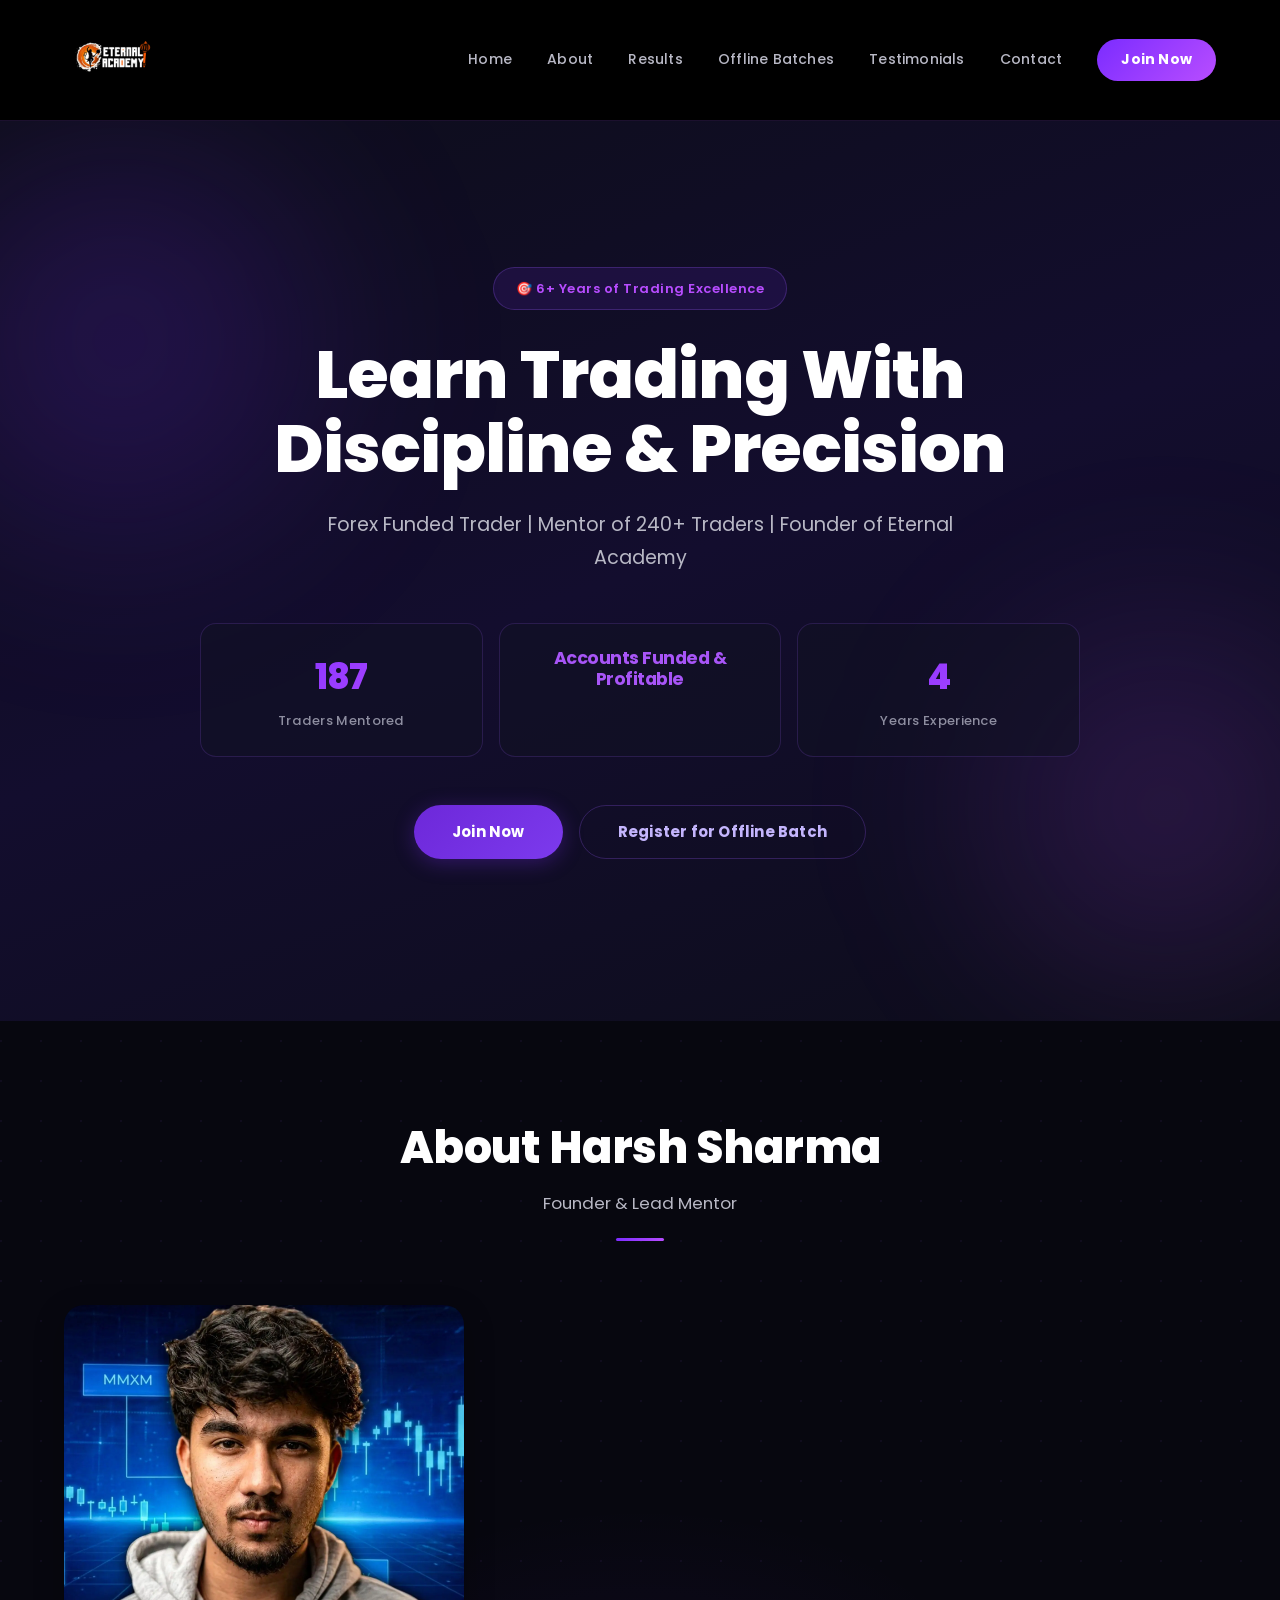
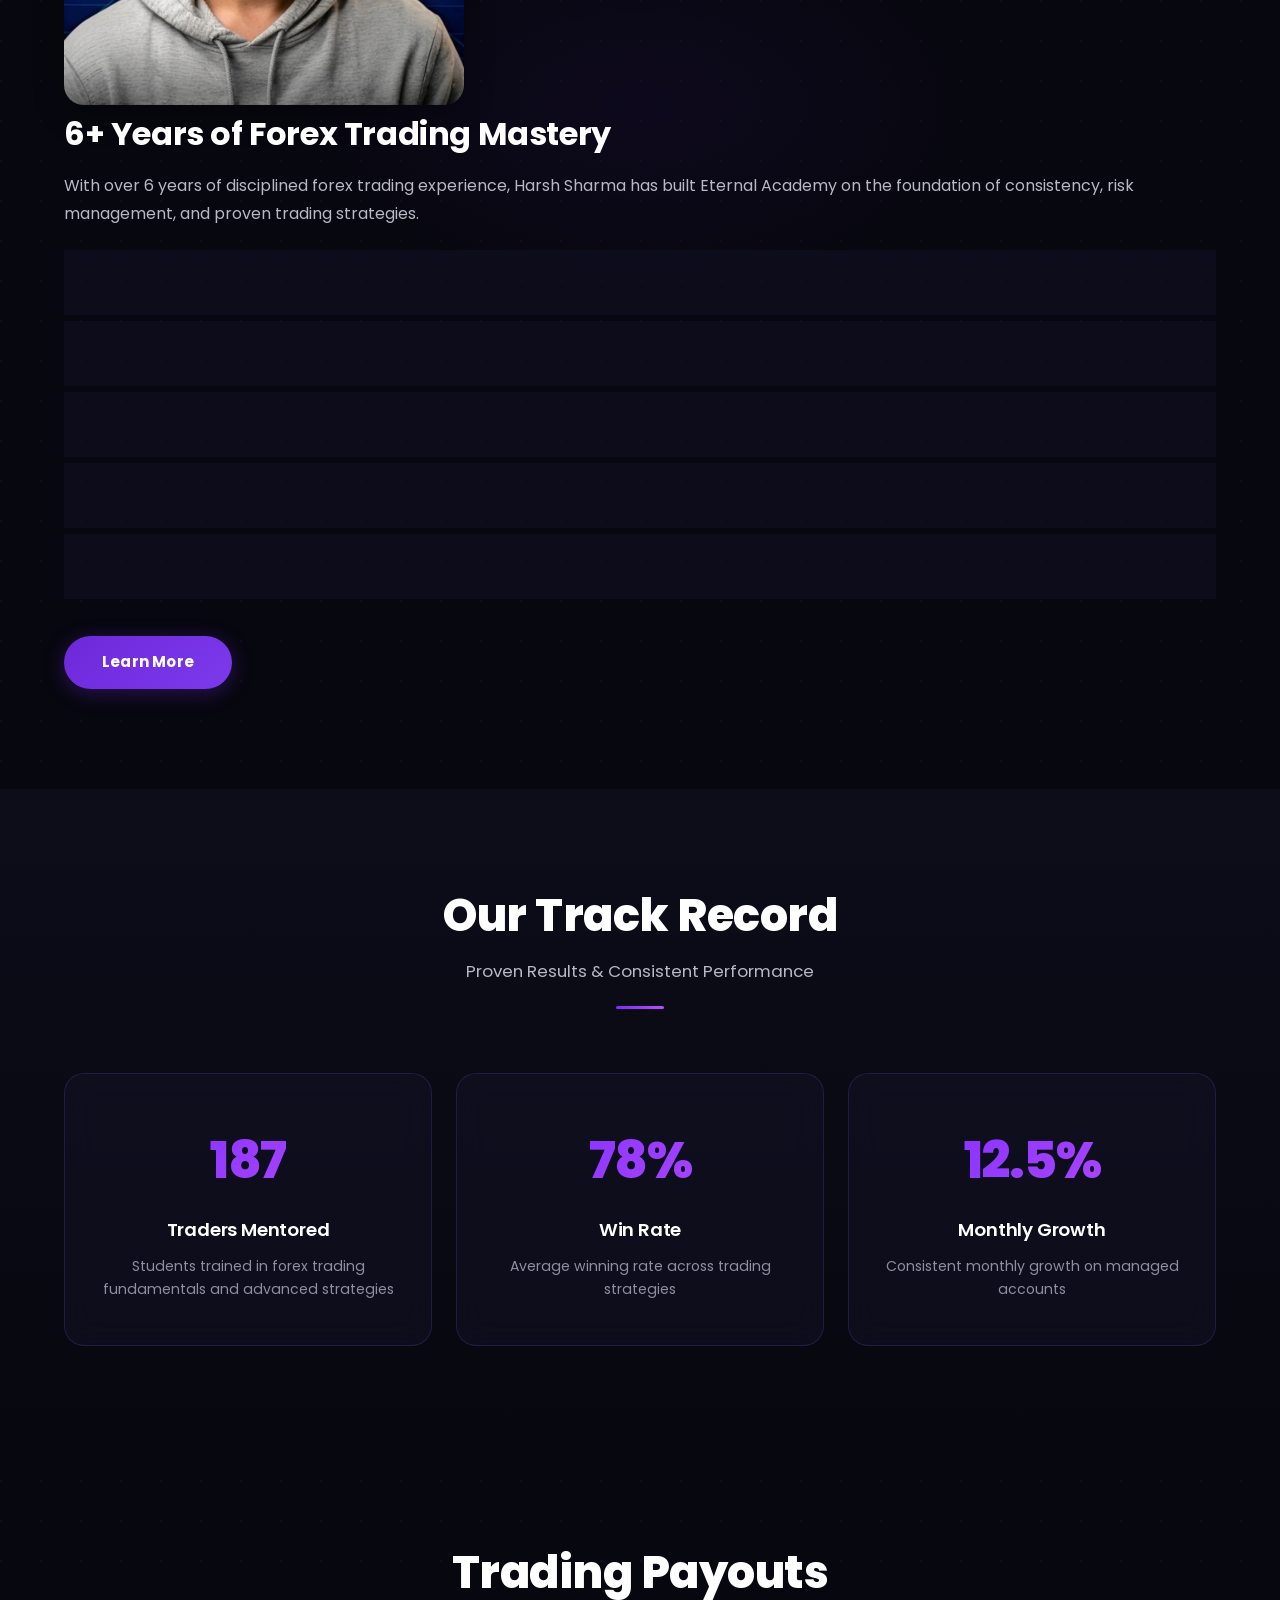
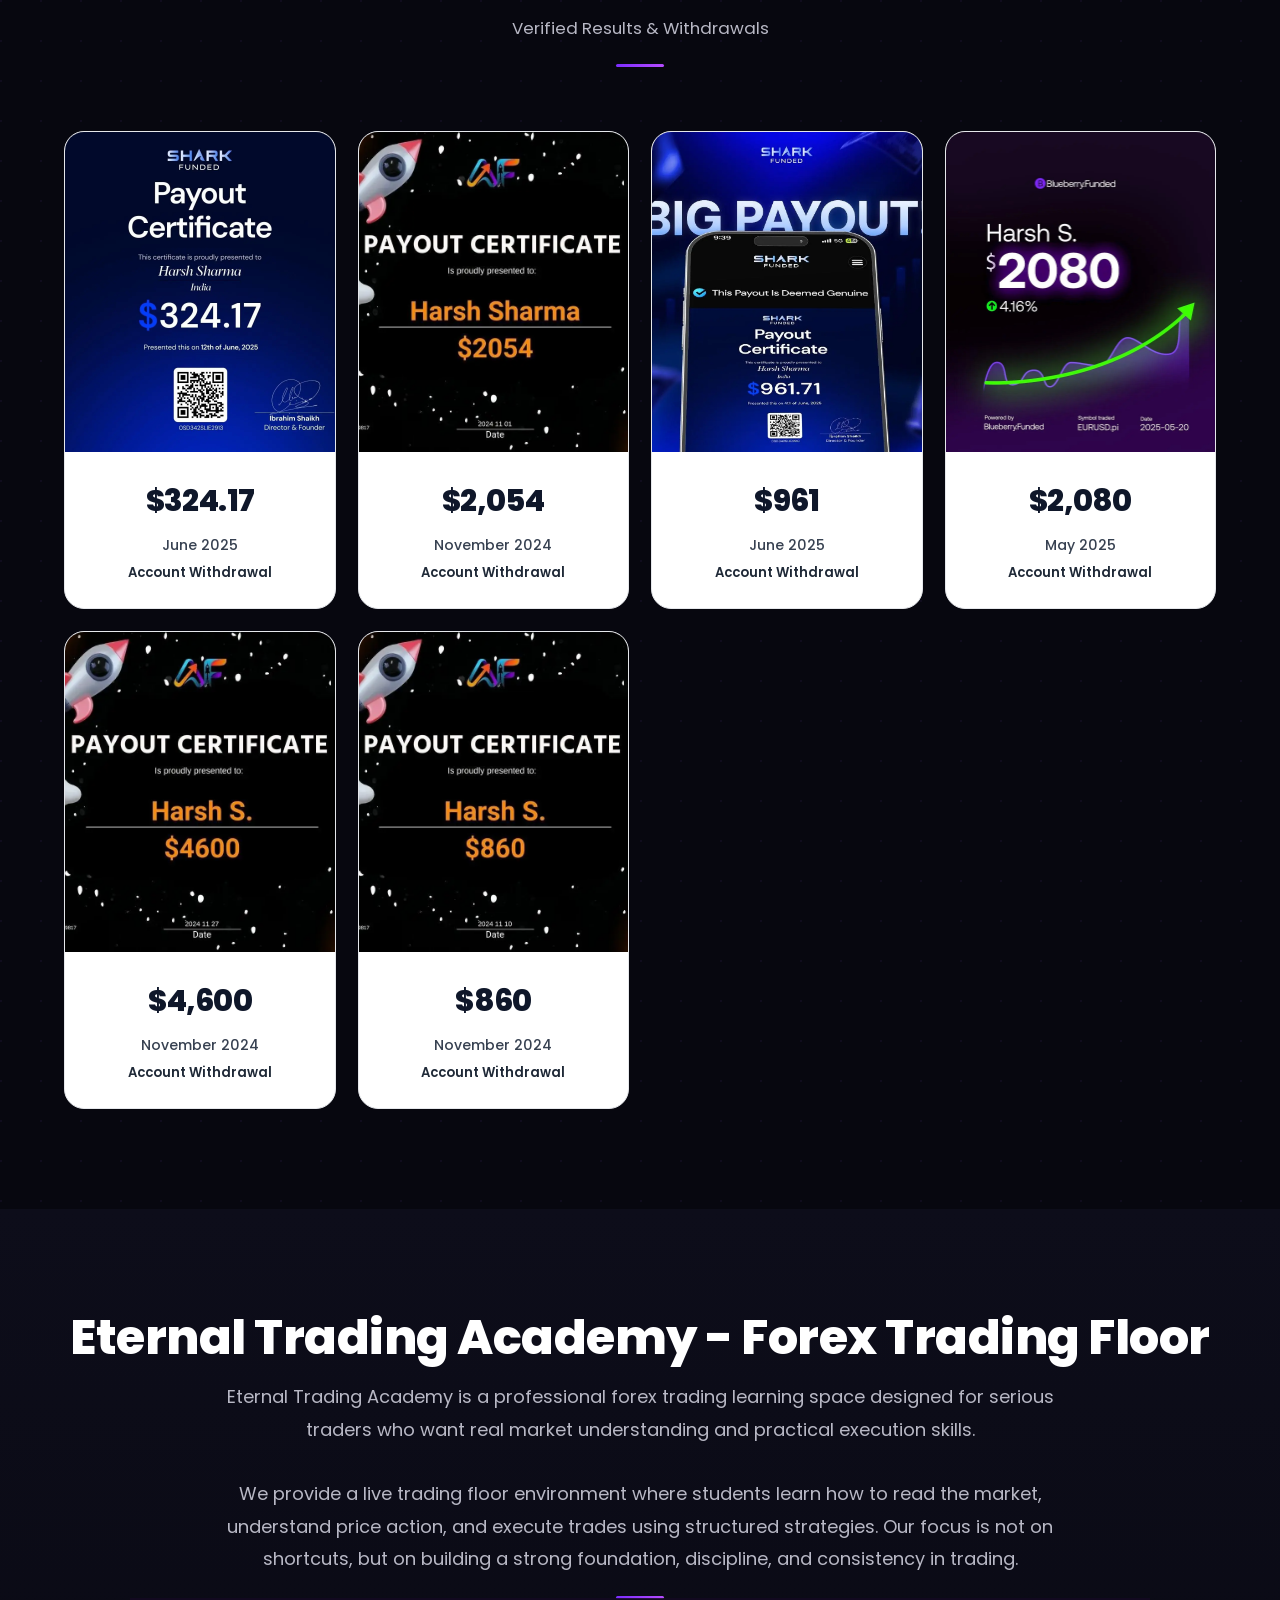
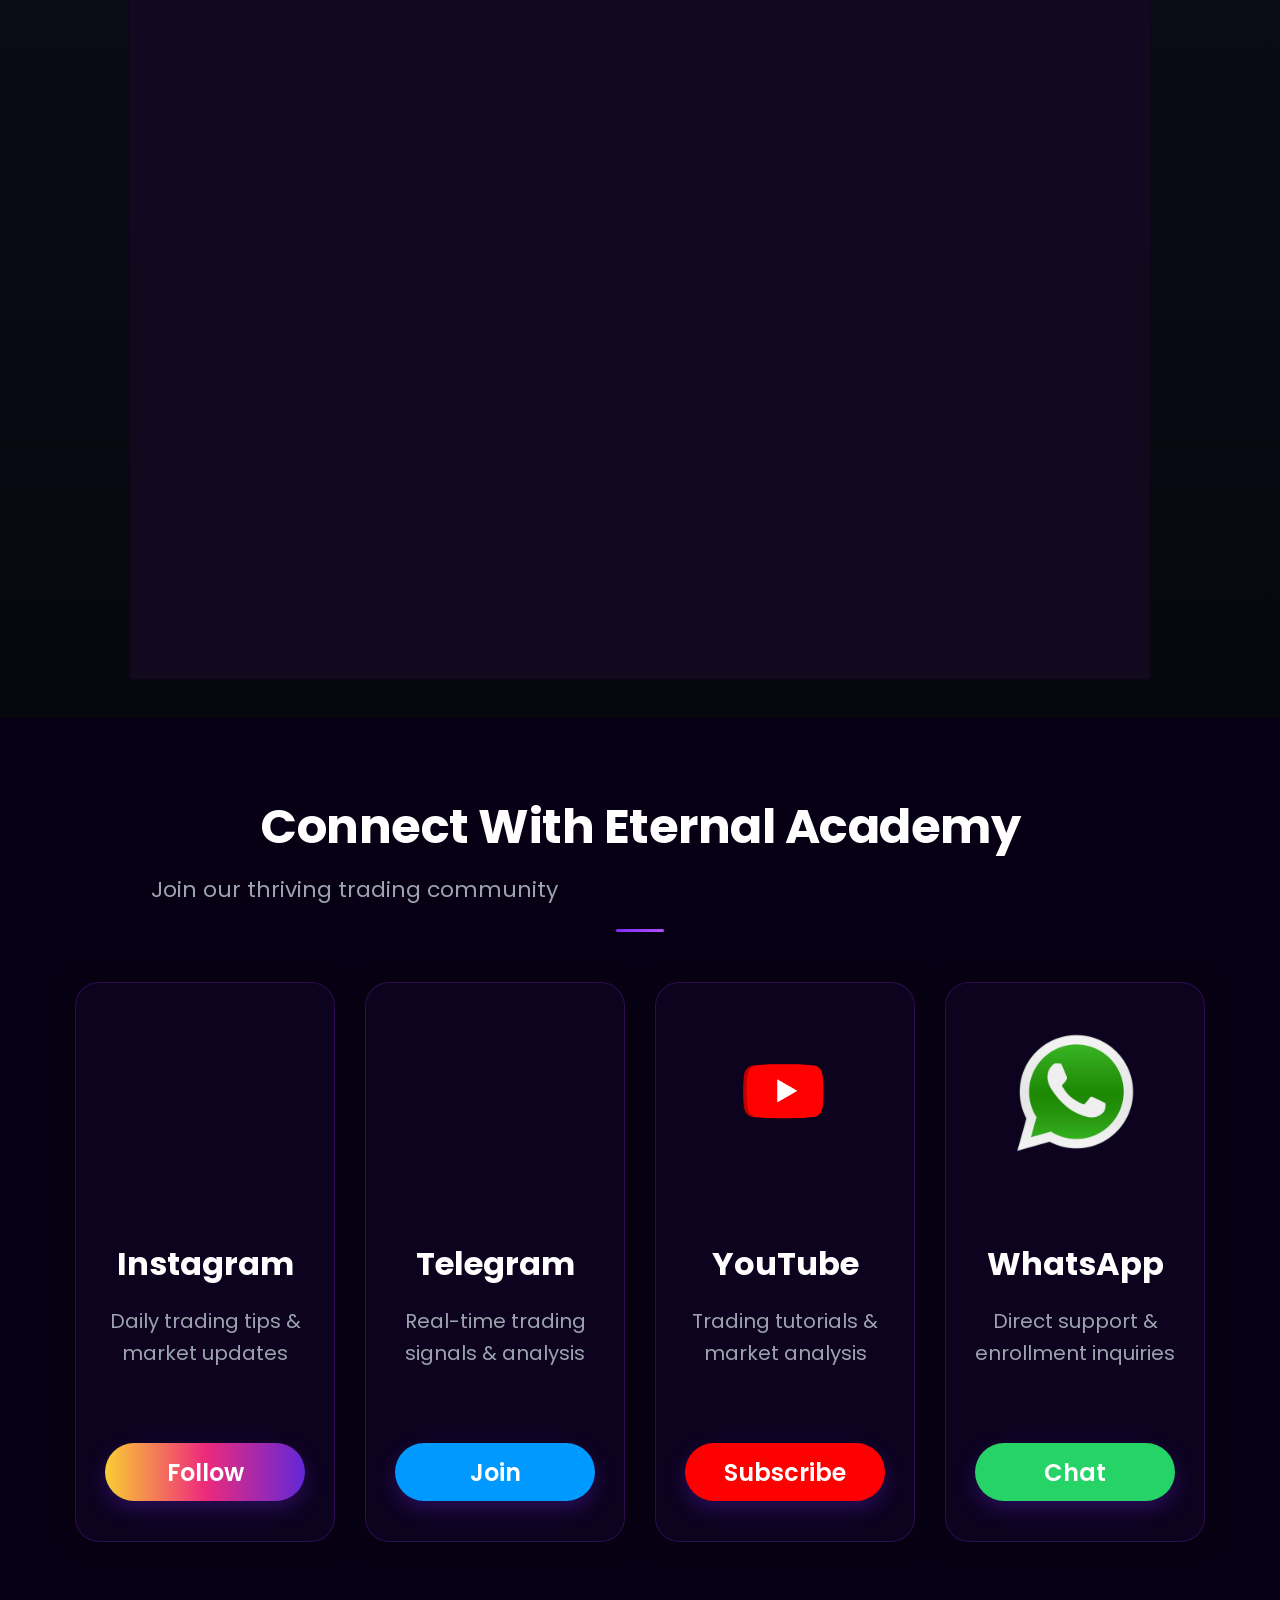
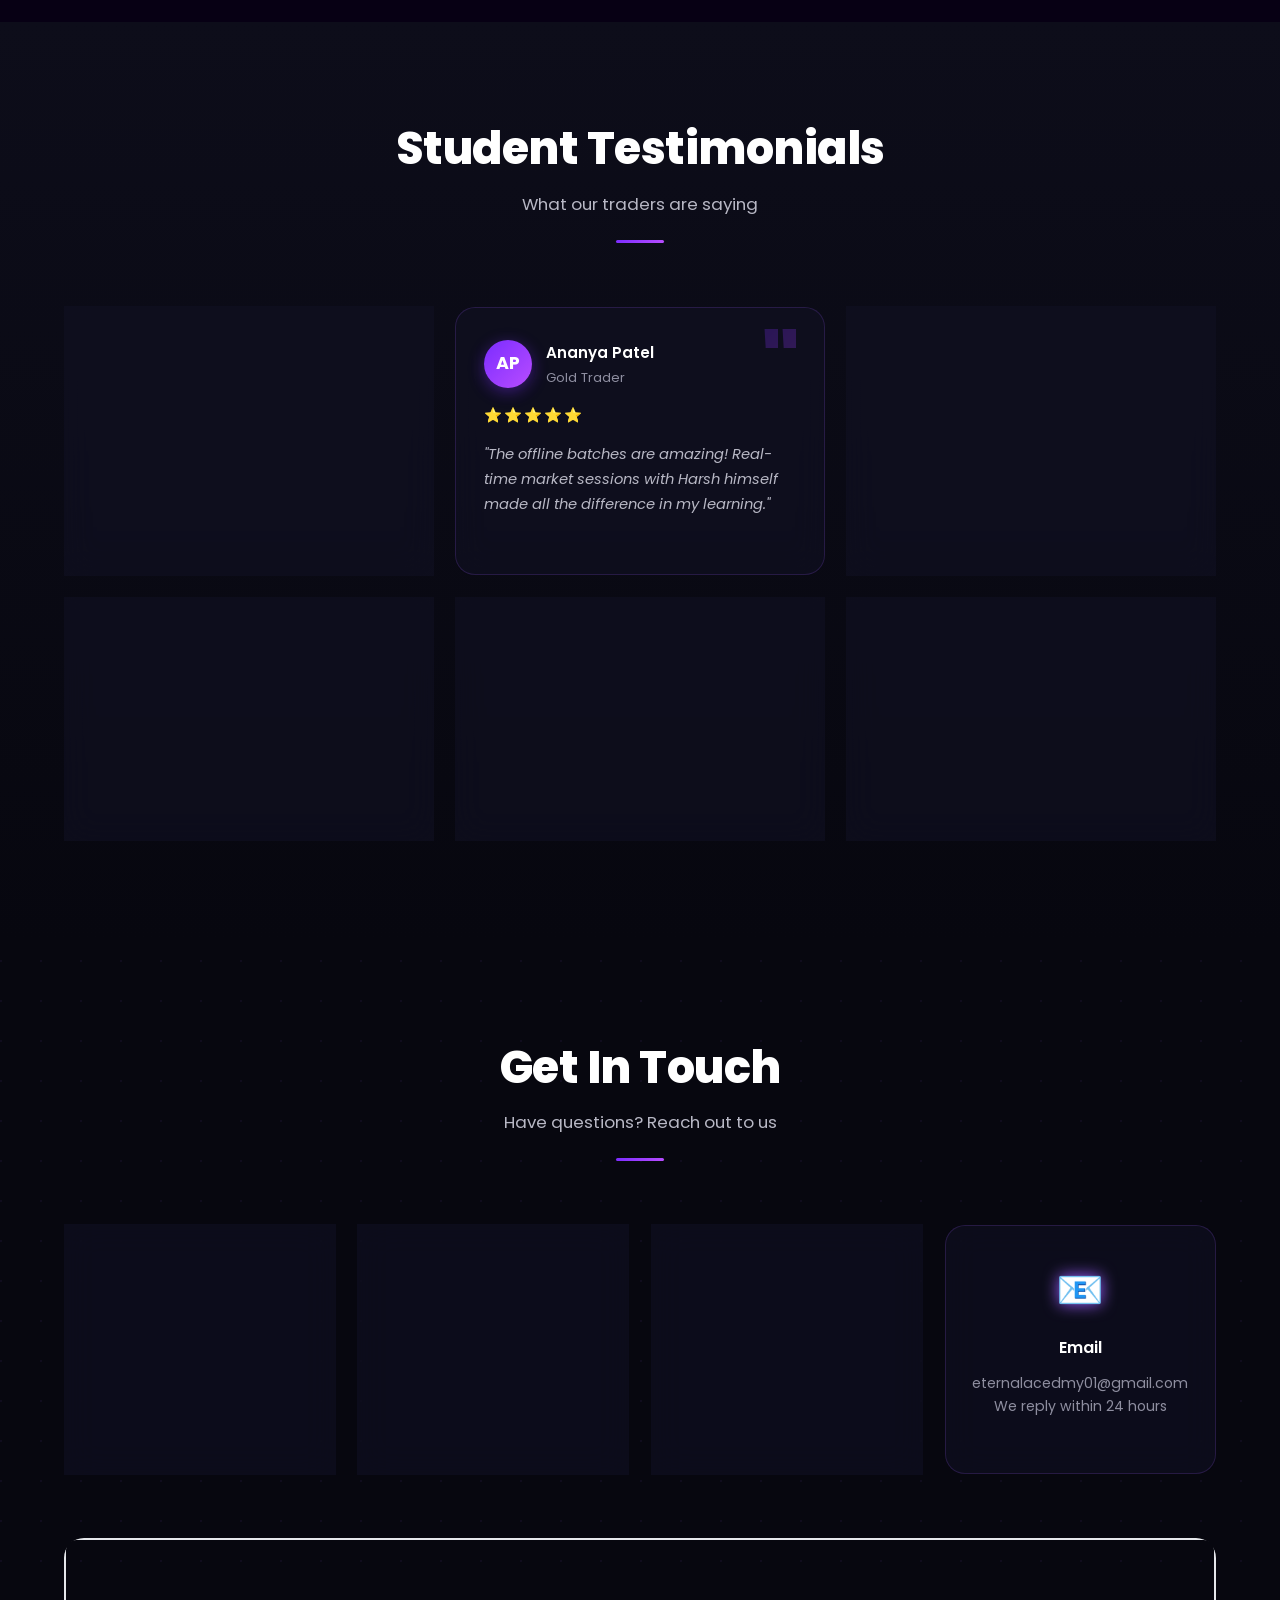
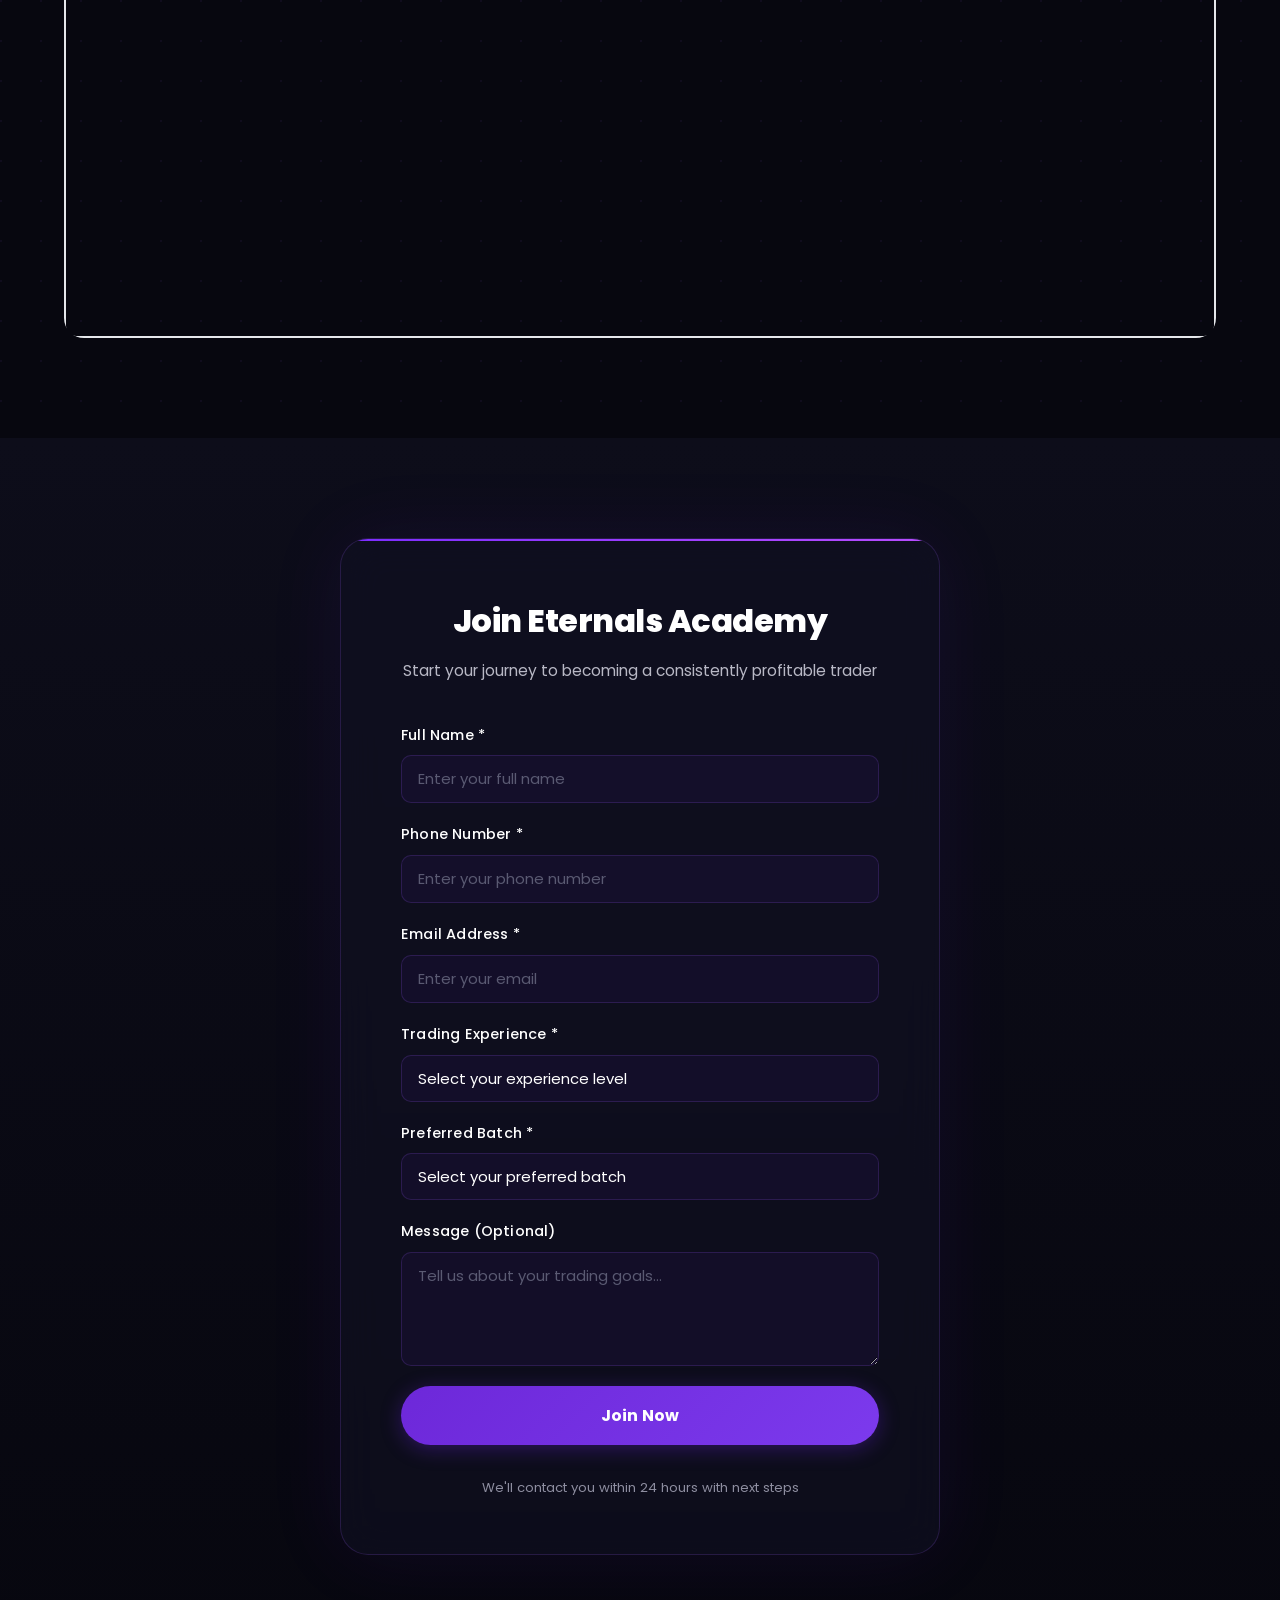
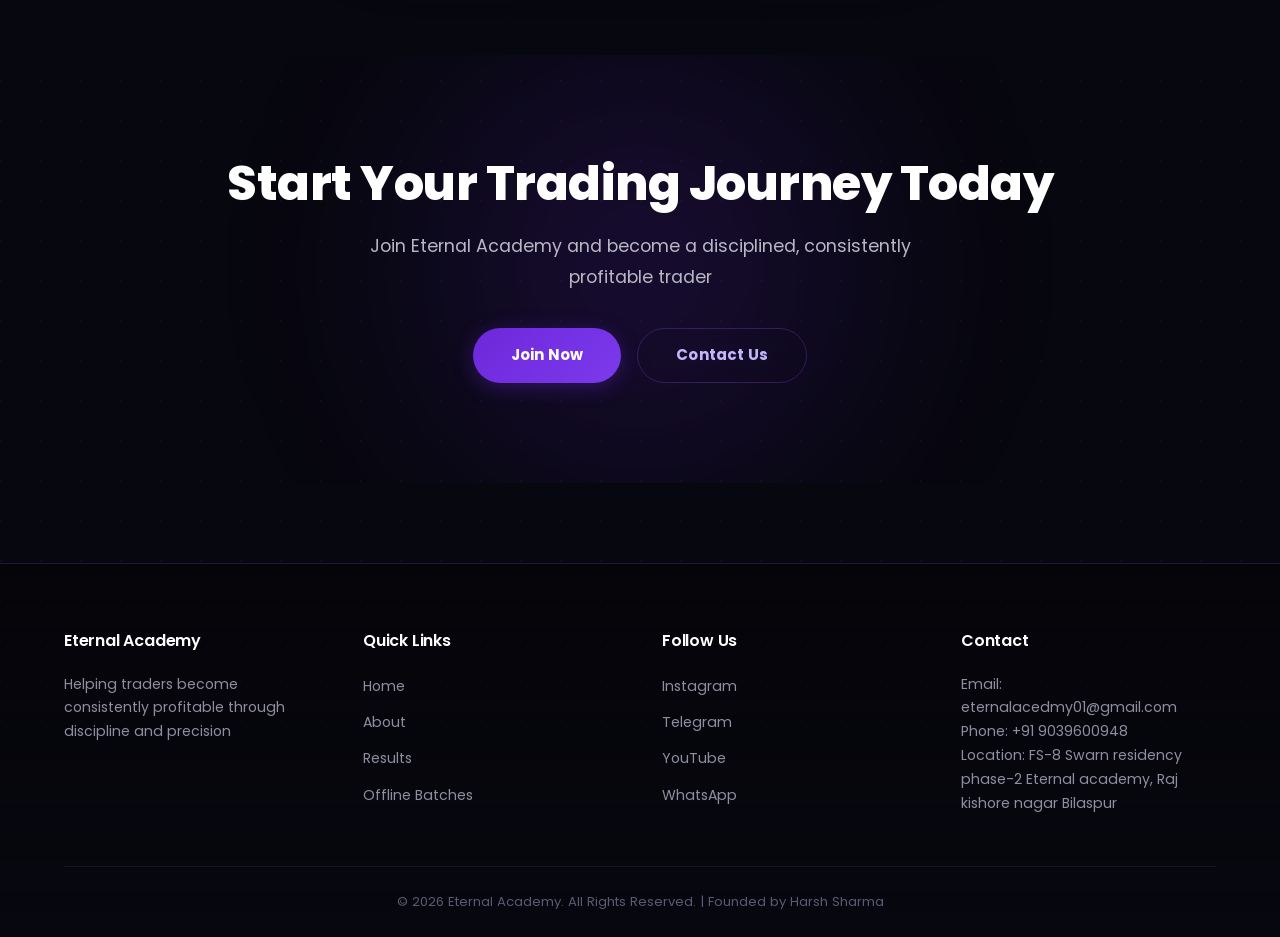
==== commit 09be879e: "Update index.html" ====
--- a/index.html
+++ b/index.html
@@ -5,7 +5,7 @@
     <meta name="viewport" content="width=device-width, initial-scale=1.0">
     <title>Eternal Academy - Forex Trading Mentorship | Harsh Sharma</title>
     <meta name="description" content="Learn forex trading from a funded trader with 8+ years experience. Join Eternal Academy for disciplined, consistent trading strategies.">
-
+<meta name="google-site-verification" content="BdTYVQLpLYIX4IVpI2OWJgVqz_3_VVEEHwRyatCXu3I" />
     <!-- Preconnect for Google Fonts (eliminates render-blocking DNS) -->
     <link rel="preconnect" href="https://fonts.googleapis.com">
     <link rel="preconnect" href="https://fonts.gstatic.com" crossorigin>
--- a/styles.min.css
+++ b/styles.min.css
@@ -0,0 +1 @@
+:root{--primary:#9b5cff;--primary-light:#b84dff;--primary-dark:#7b2cff;--accent-glow:rgba(123,44,255,0.45);--accent-subtle:rgba(123,44,255,0.12);--accent-border:rgba(155,92,255,0.25);--dark:#07070f;--dark-2:#0d0d1a;--dark-3:#111124;--dark-card:rgba(14,14,28,0.75);--dark-glass:rgba(18,18,36,0.6);--text-primary:#ffffff;--text-body:#b8b8c5;--text-secondary:#8e8ea0;--text-muted:#5a5a72;--border-color:rgba(155,92,255,0.18);--border-subtle:rgba(255,255,255,0.06);--grad-purple:linear-gradient(135deg,#7b2cff 0%,#b84dff 100%);--grad-purple-r:linear-gradient(135deg,#b84dff 0%,#7b2cff 100%);--grad-hero:linear-gradient(160deg,#0d0d1a 0%,#130d2e 50%,#0d0d1a 100%);--transition:all 0.3s cubic-bezier(0.25,0.46,0.45,0.94);--transition-slow:all 0.5s cubic-bezier(0.25,0.46,0.45,0.94);--radius-sm:10px;--radius-md:16px;--radius-lg:20px;--radius-xl:28px;--radius-pill:100px}*,*::before,*::after{margin:0;padding:0;box-sizing:border-box}html{scroll-behavior:smooth;-webkit-font-smoothing:antialiased;-moz-osx-font-smoothing:grayscale}body{font-family:'Poppins',-apple-system,BlinkMacSystemFont,sans-serif;background-color:var(--dark);color:var(--text-body);line-height:1.65;overflow-x:hidden;background-image:radial-gradient(circle at 1px 1px,rgba(155,92,255,0.06) 1px,transparent 0);background-size:40px 40px}.container{max-width:1200px;margin:0 auto;padding:0 24px}.navbar{position:sticky;top:0;z-index:1000;background:rgba(0,0,0,0.95);backdrop-filter:blur(20px);-webkit-backdrop-filter:blur(20px);border-bottom:1px solid var(--border-color);padding:10px 20px;transition:var(--transition)}.navbar-container{max-width:1200px;margin:0 auto;padding:0 24px;display:flex;justify-content:space-between;align-items:center}.navbar-logo{display:flex;align-items:center;gap:10px;font-size:22px;font-weight:800;color:var(--text-primary);text-decoration:none;letter-spacing:-0.5px}.logo-icon{font-size:26px;filter:drop-shadow(0 0 8px var(--primary))}.logo-text{background:var(--grad-purple);-webkit-background-clip:text;-webkit-text-fill-color:transparent;background-clip:text}.navbar-menu{display:flex;gap:2.2rem;align-items:center}.nav-link{color:var(--text-body);text-decoration:none;font-weight:500;font-size:14px;letter-spacing:0.2px;transition:var(--transition);position:relative}.nav-link::after{content:'';position:absolute;bottom:-6px;left:0;width:0;height:2px;background:var(--grad-purple);border-radius:2px;transition:width 0.3s ease}.nav-link:hover{color:var(--text-primary)}.nav-link:hover::after{width:100%}.nav-cta{background:var(--grad-purple);color:#fff;padding:9px 24px;border-radius:var(--radius-pill);font-weight:700;font-size:14px;text-decoration:none;transition:var(--transition);border:none;cursor:pointer;letter-spacing:0.2px}.nav-cta:hover{transform:translateY(-2px);box-shadow:0 8px 28px var(--accent-glow);color:#ffffff}.hamburger{display:none;flex-direction:column;cursor:pointer;gap:5px;padding:4px;background:none;border:none}.hamburger span{width:28px;height:3px;background:#ffd700;border-radius:5px;transition:var(--transition);display:block}.hamburger:hover span{background:#ffe55c;box-shadow:0 0 8px rgba(255,215,0,0.5)}.hero{position:relative;min-height:100vh;display:flex;align-items:center;justify-content:center;padding:100px 24px 80px;overflow:hidden;background:var(--grad-hero)}.hero-background{position:absolute;inset:0;z-index:0;overflow:hidden}.glow-left{position:absolute;width:600px;height:600px;background:radial-gradient(circle,rgba(123,44,255,0.22),transparent 70%);top:-80px;left:-180px;border-radius:50%;filter:blur(70px);animation:floatOrb 10s ease-in-out infinite}.glow-right{position:absolute;width:550px;height:550px;background:radial-gradient(circle,rgba(184,77,255,0.18),transparent 70%);bottom:-60px;right:-160px;border-radius:50%;filter:blur(70px);animation:floatOrb 10s ease-in-out infinite reverse}@keyframes floatOrb{0%,100%{transform:translateY(0px) scale(1)}50%{transform:translateY(-40px) scale(1.05)}}.hero-content{text-align:center;z-index:1;max-width:880px;position:relative}.badge{display:inline-flex;align-items:center;gap:8px;background:var(--accent-subtle);border:1px solid var(--accent-border);padding:10px 22px;border-radius:var(--radius-pill);color:var(--primary-light);font-size:13px;font-weight:600;margin-bottom:28px;letter-spacing:0.5px;animation:slideUp 0.8s ease 0.1s both}.hero-headline{font-size:clamp(2.4rem,6vw,4.2rem);font-weight:800;line-height:1.1;letter-spacing:-1px;margin-bottom:22px;color:var(--text-primary);animation:slideUp 0.8s ease 0.2s both}.hero-headline span,.hero-headline em{background:var(--grad-purple);-webkit-background-clip:text;-webkit-text-fill-color:transparent;background-clip:text;font-style:normal}.hero-subheadline{font-size:clamp(1rem,2.5vw,1.2rem);color:var(--text-body);margin-bottom:48px;max-width:640px;margin-left:auto;margin-right:auto;line-height:1.75;animation:slideUp 0.8s ease 0.3s both}@keyframes slideUp{from{opacity:0;transform:translateY(32px)}to{opacity:1;transform:translateY(0)}}.stats-row{display:grid;grid-template-columns:repeat(auto-fit,minmax(150px,1fr));gap:16px;margin-bottom:48px;animation:slideUp 0.8s ease 0.4s both}.stat-card{background:var(--dark-glass);border:1px solid var(--border-color);padding:24px 16px;border-radius:var(--radius-md);backdrop-filter:blur(16px);-webkit-backdrop-filter:blur(16px);transition:var(--transition);position:relative;overflow:hidden}.stat-card::before{content:'';position:absolute;inset:0;background:var(--grad-purple);opacity:0;transition:opacity 0.3s ease;border-radius:inherit}.stat-card:hover{border-color:var(--primary);transform:translateY(-6px);box-shadow:0 16px 40px rgba(123,44,255,0.25)}.stat-card:hover::before{opacity:0.07}.stat-number{font-size:2.2rem;font-weight:800;letter-spacing:-1px;background:var(--grad-purple);-webkit-background-clip:text;-webkit-text-fill-color:transparent;background-clip:text;margin-bottom:4px;position:relative;z-index:1}.stat-label{font-size:0.82rem;color:var(--text-secondary);font-weight:500;position:relative;z-index:1;letter-spacing:0.3px}.hero-buttons{display:flex;gap:16px;justify-content:center;flex-wrap:wrap;margin-bottom:36px;animation:slideUp 0.8s ease 0.5s both}.btn{padding:14px 38px;border-radius:var(--radius-pill);font-family:'Poppins',sans-serif;font-weight:700;font-size:15px;text-decoration:none;transition:var(--transition);border:none;cursor:pointer;display:inline-flex;align-items:center;justify-content:center;gap:8px;letter-spacing:0.2px;position:relative;overflow:hidden;color:#ffffff}.btn::after{content:'';position:absolute;inset:0;background:rgba(255,255,255,0.08);opacity:0;transition:opacity 0.2s ease}.btn:hover::after{opacity:1}.btn-primary{background:linear-gradient(135deg,#6d28d9,#7c3aed);color:#ffffff;box-shadow:0 4px 20px rgba(109,40,217,0.35)}.btn-primary:hover{transform:translateY(-3px);box-shadow:0 12px 40px rgba(109,40,217,0.55);color:#ffffff}.btn-primary span{color:#ffffff !important}.btn-secondary{background:transparent;color:#c4b5fd;border:1.5px solid var(--accent-border);backdrop-filter:blur(8px)}.btn-secondary:hover{background:var(--accent-subtle);border-color:var(--primary);color:#ffffff;transform:translateY(-3px);box-shadow:0 8px 28px rgba(123,44,255,0.2)}.btn-large{padding:17px 52px;font-size:16px}.cta-button,.join-button,.chat-button{background:linear-gradient(135deg,#6d28d9,#7c3aed);color:#ffffff;font-weight:700}.cta-button span,.join-button span,.chat-button span{color:#ffffff !important}.urgency-badge{display:inline-flex;align-items:center;gap:8px;background:rgba(123,44,255,0.1);border:1px solid rgba(155,92,255,0.3);padding:12px 28px;border-radius:var(--radius-pill);color:var(--primary-light);font-size:13px;font-weight:600;animation:pulseGlow 2.5s ease-in-out infinite;letter-spacing:0.3px}@keyframes pulseGlow{0%,100%{box-shadow:0 0 0 0 rgba(123,44,255,0)}50%{box-shadow:0 0 18px 2px rgba(123,44,255,0.3)}}@keyframes pulse{0%,100%{opacity:1}50%{opacity:0.7}}.section-header{text-align:center;margin-bottom:64px}.section-header h2{font-size:clamp(1.9rem,4vw,2.8rem);font-weight:800;letter-spacing:-0.5px;color:var(--text-primary);margin-bottom:14px;line-height:1.2}.section-header h2 span,.section-header h2 em{background:var(--grad-purple);-webkit-background-clip:text;-webkit-text-fill-color:transparent;background-clip:text;font-style:normal}.section-header p{font-size:1.05rem;color:var(--text-body);max-width:580px;margin:0 auto;line-height:1.75}.section-header::after{content:'';display:block;width:48px;height:3px;background:var(--grad-purple);border-radius:2px;margin:20px auto 0}@keyframes fadeInUp{from{opacity:0;transform:translateY(28px)}to{opacity:1;transform:translateY(0)}}@keyframes fadeInLeft{from{opacity:0;transform:translateX(-28px)}to{opacity:1;transform:translateX(0)}}@keyframes fadeInRight{from{opacity:0;transform:translateX(28px)}to{opacity:1;transform:translateX(0)}}.about{padding:100px 0;position:relative}.about::before{content:'';position:absolute;top:50%;left:50%;transform:translate(-50%,-50%);width:700px;height:400px;background:radial-gradient(ellipse,rgba(123,44,255,0.06),transparent 70%);pointer-events:none}.about-grid{display:grid;grid-template-columns:1fr 1fr;gap:72px;align-items:center}.about-image{animation:fadeInLeft 0.8s ease 0.2s both}.image-placeholder{width:100%;aspect-ratio:1;background:linear-gradient(135deg,rgba(123,44,255,0.12),rgba(184,77,255,0.05));border:1px solid var(--border-color);border-radius:var(--radius-xl);display:flex;align-items:center;justify-content:center;backdrop-filter:blur(16px);position:relative;overflow:hidden}.image-placeholder::before{content:'';position:absolute;inset:0;background:linear-gradient(45deg,transparent 30%,rgba(155,92,255,0.08),transparent 70%);animation:shimmer 3.5s infinite}@keyframes shimmer{0%{transform:translateX(-100%)}100%{transform:translateX(100%)}}.placeholder-content{text-align:center;font-size:3rem;z-index:1;position:relative}.placeholder-content .icon{display:block;margin-bottom:12px;filter:drop-shadow(0 0 12px var(--primary))}.placeholder-content p{color:var(--text-secondary);font-size:13px;font-weight:500}.about-content{animation:fadeInRight 0.8s ease 0.2s both}.about-text h3{font-size:clamp(1.6rem,3vw,2rem);font-weight:700;margin-bottom:18px;color:var(--text-primary);line-height:1.25;letter-spacing:-0.4px}.about-text h3 span,.about-text h3 em{background:var(--grad-purple);-webkit-background-clip:text;-webkit-text-fill-color:transparent;background-clip:text;font-style:normal}.about-text p{font-size:1rem;color:var(--text-body);margin-bottom:24px;line-height:1.8}.achievement-list{display:flex;flex-direction:column;gap:12px;margin-bottom:36px}.achievement-item{display:flex;gap:14px;align-items:flex-start;padding:14px 18px;background:var(--dark-glass);border:1px solid var(--border-color);border-left:3px solid var(--primary);border-radius:var(--radius-sm);backdrop-filter:blur(10px);transition:var(--transition);color:#d1d5db}.achievement-item:hover{background:rgba(123,44,255,0.1);border-color:var(--primary);border-left-color:var(--primary-light);transform:translateX(4px)}.achievement-icon{color:var(--primary-light);font-weight:700;font-size:1.1rem;flex-shrink:0;filter:drop-shadow(0 0 6px var(--primary))}.about-buttons{margin-top:40px}.achievements{padding:100px 0;background:linear-gradient(180deg,var(--dark-2),var(--dark))}.achievements-grid{display:grid;grid-template-columns:repeat(auto-fit,minmax(260px,1fr));gap:24px}.achievement-card{background:var(--dark-glass);border:1px solid var(--border-color);padding:44px 32px;border-radius:var(--radius-lg);text-align:center;transition:var(--transition);backdrop-filter:blur(16px);-webkit-backdrop-filter:blur(16px);position:relative;overflow:hidden}.achievement-card::before{content:'';position:absolute;top:0;left:0;right:0;height:2px;background:var(--grad-purple);opacity:0;transition:opacity 0.3s ease}.achievement-card::after{content:'';position:absolute;top:-60%;right:-40%;width:280px;height:280px;background:radial-gradient(circle,rgba(123,44,255,0.12),transparent);border-radius:50%;opacity:0;transition:opacity 0.4s ease}.achievement-card:hover{border-color:var(--primary);transform:translateY(-10px);box-shadow:0 20px 60px rgba(123,44,255,0.2)}.achievement-card:hover::before,.achievement-card:hover::after{opacity:1}.achievement-number{font-size:3.2rem;font-weight:800;letter-spacing:-1.5px;background:var(--grad-purple);-webkit-background-clip:text;-webkit-text-fill-color:transparent;background-clip:text;margin-bottom:12px;position:relative;z-index:1}.achievement-title{font-size:1.15rem;font-weight:600;margin-bottom:10px;color:var(--text-primary);position:relative;z-index:1;letter-spacing:-0.2px}.achievement-card p{color:var(--text-secondary);font-size:0.88rem;position:relative;z-index:1;line-height:1.65}.results{padding:100px 0;position:relative}.results-grid{display:grid;grid-template-columns:repeat(auto-fit,minmax(270px,1fr));gap:22px}.result-card{background:#ffffff;color:#111827;border:1px solid #e5e7eb;border-radius:var(--radius-lg);overflow:hidden;transition:var(--transition)}.result-card:hover{border-color:var(--primary);transform:translateY(-8px);box-shadow:0 20px 50px rgba(123,44,255,0.2)}.result-image-placeholder{width:100%;height:180px;background:linear-gradient(135deg,rgba(123,44,255,0.15),rgba(184,77,255,0.07));display:flex;align-items:center;justify-content:center;font-size:3rem;color:var(--primary-light);filter:drop-shadow(0 0 10px var(--primary));opacity:0.85}.result-content{padding:24px;text-align:center}.result-amount{font-size:1.9rem;font-weight:800;letter-spacing:-0.8px;color:#0f172a;margin-bottom:8px}.result-date{font-size:0.88rem;color:#374151;margin-bottom:5px;font-weight:500}.result-label{font-size:0.82rem;color:#1f2937;font-weight:600}.batches{padding:100px 0;background:linear-gradient(180deg,var(--dark-2),var(--dark))}.batches-grid{display:grid;grid-template-columns:repeat(auto-fit,minmax(300px,1fr));gap:28px;margin-bottom:64px}.batch-card{background:var(--dark-glass);border:1px solid var(--border-color);border-radius:var(--radius-lg);overflow:hidden;transition:var(--transition);display:flex;flex-direction:column;backdrop-filter:blur(16px);-webkit-backdrop-filter:blur(16px);position:relative}.batch-card::before{content:'';position:absolute;inset:0;border-radius:inherit;background:var(--grad-purple);opacity:0;transition:opacity 0.35s ease;pointer-events:none}.batch-card:hover{border-color:var(--primary);transform:translateY(-10px);box-shadow:0 24px 60px rgba(123,44,255,0.22)}.batch-card:hover::before{opacity:0.05}.batch-image-placeholder{width:100%;height:200px;background:linear-gradient(135deg,rgba(123,44,255,0.14),rgba(184,77,255,0.06));display:flex;align-items:center;justify-content:center;font-size:3rem;filter:drop-shadow(0 0 10px var(--primary))}.batch-content{padding:28px 28px 32px;flex:1;display:flex;flex-direction:column;position:relative;z-index:1}.batch-content h3{font-size:1.35rem;font-weight:700;margin-bottom:12px;color:var(--text-primary);letter-spacing:-0.3px}.batch-content p{color:var(--text-body);font-size:0.93rem;margin-bottom:20px;line-height:1.7}.batch-features{list-style:none;margin-bottom:26px;flex:1}.batch-features li{padding:8px 0;color:var(--text-body);font-size:0.9rem;display:flex;align-items:center;gap:10px;border-bottom:1px solid var(--border-subtle)}.batch-features li:last-child{border-bottom:none}.batch-features li::before{content:'';display:inline-block;width:6px;height:6px;background:var(--grad-purple);border-radius:50%;flex-shrink:0;box-shadow:0 0 6px var(--primary)}.batch-details{display:grid;grid-template-columns:repeat(auto-fit,minmax(240px,1fr));gap:20px;margin-top:40px}.detail-item{display:flex;gap:18px;padding:22px;background:var(--dark-glass);border:1px solid var(--border-color);border-radius:var(--radius-md);transition:var(--transition);backdrop-filter:blur(10px)}.detail-item:hover{border-color:var(--primary);background:rgba(123,44,255,0.08);transform:translateY(-4px);box-shadow:0 12px 30px rgba(123,44,255,0.15)}.detail-icon{font-size:2.2rem;flex-shrink:0;filter:drop-shadow(0 0 8px var(--primary))}.detail-item h4{color:var(--text-primary);font-size:1rem;font-weight:600;margin-bottom:5px}.detail-item p{color:var(--text-secondary);font-size:0.88rem;line-height:1.55}.social-media{padding:100px 0;position:relative}.social-grid{display:grid;grid-template-columns:repeat(auto-fit,minmax(190px,1fr));gap:20px}.social-card{background:var(--dark-glass);border:1px solid var(--border-color);padding:36px 22px;border-radius:var(--radius-lg);text-align:center;transition:all 0.3s ease;text-decoration:none;color:inherit;backdrop-filter:blur(16px);-webkit-backdrop-filter:blur(16px);display:flex;flex-direction:column;align-items:center;position:relative;overflow:hidden}.social-card::after{content:'';position:absolute;bottom:0;left:0;right:0;height:2px;background:var(--grad-purple);transform:scaleX(0);transition:transform 0.3s ease;transform-origin:left}.social-card:hover{border-color:var(--primary);transform:translateY(-5px);box-shadow:0 20px 40px rgba(138,43,226,0.25)}.social-card:hover::after{transform:scaleX(1)}.social-icon{font-size:2.8rem;margin-bottom:14px;transition:var(--transition)}.social-card:hover .social-icon{filter:drop-shadow(0 0 10px var(--primary));transform:scale(1.12)}.social-card h3{font-size:1.1rem;font-weight:600;margin-bottom:8px;color:var(--text-primary)}.social-card p{color:var(--text-secondary);font-size:0.85rem;line-height:1.5}.social-card span{display:flex;align-items:center;justify-content:center;width:200px;height:58px;border-radius:50px;font-size:24px;font-weight:600;color:#ffffff;box-shadow:0 8px 20px rgba(123,44,255,0.25);transition:all 0.3s ease;cursor:pointer}.social-card span:hover{transform:translateY(-4px) scale(1.03);box-shadow:0 0 25px rgba(153,51,255,0.5)}.testimonials{padding:100px 0;background:linear-gradient(180deg,var(--dark-2),var(--dark))}.testimonials-grid{display:grid;grid-template-columns:repeat(auto-fit,minmax(300px,1fr));gap:22px}.testimonial-card{background:var(--dark-glass);border:1px solid var(--border-color);padding:32px 28px;border-radius:var(--radius-lg);transition:var(--transition);backdrop-filter:blur(16px);-webkit-backdrop-filter:blur(16px);position:relative}.testimonial-card::before{content:'"';position:absolute;top:18px;right:24px;font-size:5rem;line-height:1;font-weight:900;background:var(--grad-purple);-webkit-background-clip:text;-webkit-text-fill-color:transparent;background-clip:text;opacity:0.25;pointer-events:none}.testimonial-card:hover{border-color:var(--primary);transform:translateY(-8px);box-shadow:0 20px 50px rgba(123,44,255,0.2)}.testimonial-header{display:flex;gap:14px;align-items:center;margin-bottom:16px}.testimonial-avatar{width:48px;height:48px;background:var(--grad-purple);border-radius:50%;display:flex;align-items:center;justify-content:center;color:#fff;font-weight:700;font-size:1.1rem;flex-shrink:0;box-shadow:0 4px 16px rgba(123,44,255,0.4)}.testimonial-info h4{margin-bottom:2px;color:var(--text-primary);font-size:0.95rem;font-weight:600}.testimonial-info p{font-size:0.82rem;color:var(--text-secondary)}.testimonial-rating{margin-bottom:14px;font-size:0.9rem;letter-spacing:2px}.testimonial-text{color:var(--text-body);font-size:0.92rem;line-height:1.7;font-style:italic}.contact{padding:100px 0;position:relative}.contact-grid{display:grid;grid-template-columns:repeat(auto-fit,minmax(240px,1fr));gap:22px;margin-bottom:64px}.contact-card{background:var(--dark-glass);border:1px solid var(--border-color);padding:32px 24px;border-radius:var(--radius-lg);text-align:center;transition:var(--transition);backdrop-filter:blur(16px);-webkit-backdrop-filter:blur(16px)}.contact-card:hover{border-color:var(--primary);transform:translateY(-8px);box-shadow:0 16px 44px rgba(123,44,255,0.2);background:rgba(123,44,255,0.08)}.contact-icon{font-size:2.4rem;margin-bottom:14px;display:block;filter:drop-shadow(0 0 8px var(--primary))}.contact-card h3{color:var(--text-primary);font-size:1rem;font-weight:600;margin-bottom:10px}.contact-card p{color:var(--text-secondary);font-size:0.88rem;line-height:1.65}.map-container{margin-top:40px;border-radius:var(--radius-lg);overflow:hidden}.map-placeholder{width:100%;height:400px;border-radius:var(--radius-lg);overflow:hidden;position:relative}.registration{padding:100px 0;background:linear-gradient(180deg,var(--dark-2),var(--dark))}.registration-card{background:var(--dark-glass);border:1px solid var(--border-color);padding:56px 60px;border-radius:var(--radius-xl);backdrop-filter:blur(20px);-webkit-backdrop-filter:blur(20px);max-width:600px;margin:0 auto;position:relative;overflow:hidden;box-shadow:0 0 80px rgba(123,44,255,0.08)}.registration-card::before{content:'';position:absolute;top:0;left:0;right:0;height:2px;background:var(--grad-purple)}.registration-header{text-align:center;margin-bottom:40px}.registration-header h2{font-size:2rem;font-weight:800;margin-bottom:10px;color:var(--text-primary);letter-spacing:-0.5px}.registration-header h2 span,.registration-header h2 em{background:var(--grad-purple);-webkit-background-clip:text;-webkit-text-fill-color:transparent;background-clip:text;font-style:normal}.registration-header p{color:var(--text-body);font-size:0.97rem}.registration-form{display:flex;flex-direction:column;gap:20px}.form-group{display:flex;flex-direction:column}.form-group label{margin-bottom:8px;color:var(--text-primary);font-weight:500;font-size:0.9rem;letter-spacing:0.2px}.form-group input,.form-group select,.form-group textarea{background:rgba(123,44,255,0.06);border:1px solid var(--border-color);padding:12px 16px;border-radius:var(--radius-sm);color:var(--text-primary);font-family:'Poppins',sans-serif;font-size:0.93rem;transition:var(--transition);outline:none;appearance:none;-webkit-appearance:none}.form-group input:focus,.form-group select:focus,.form-group textarea:focus{border-color:var(--primary);background:rgba(123,44,255,0.1);box-shadow:0 0 0 3px rgba(123,44,255,0.15)}.form-group input::placeholder,.form-group textarea::placeholder{color:var(--text-muted)}.form-group option{background:var(--dark-3);color:var(--text-primary)}.form-notice{text-align:center;color:var(--text-secondary);font-size:0.82rem;margin-top:12px;line-height:1.6}.final-cta{padding:100px 0;position:relative;overflow:hidden}.cta-background{position:absolute;inset:0;z-index:0}.cta-glow{position:absolute;width:700px;height:700px;background:radial-gradient(circle,rgba(123,44,255,0.18),transparent 65%);top:50%;left:50%;transform:translate(-50%,-50%);border-radius:50%;filter:blur(80px);animation:pulse-glow 5s ease-in-out infinite}@keyframes pulse-glow{0%,100%{transform:translate(-50%,-50%) scale(1);opacity:0.8}50%{transform:translate(-50%,-50%) scale(1.2);opacity:1}}.cta-content{text-align:center;position:relative;z-index:1}.cta-content h2{font-size:clamp(1.9rem,4vw,3rem);font-weight:800;letter-spacing:-0.5px;margin-bottom:18px;color:var(--text-primary);line-height:1.2}.cta-content h2 span,.cta-content h2 em{background:var(--grad-purple);-webkit-background-clip:text;-webkit-text-fill-color:transparent;background-clip:text;font-style:normal}.cta-content p{font-size:1.1rem;color:var(--text-body);margin-bottom:36px;max-width:580px;margin-left:auto;margin-right:auto;line-height:1.75}.cta-buttons{display:flex;gap:16px;justify-content:center;flex-wrap:wrap}.footer{background:linear-gradient(180deg,rgba(0,0,0,0.4),var(--dark));border-top:1px solid var(--border-color);padding:64px 0 24px;margin-top:80px}.footer-content{display:grid;grid-template-columns:repeat(auto-fit,minmax(220px,1fr));gap:44px;margin-bottom:48px}.footer-section h3,.footer-section h4{color:var(--text-primary);margin-bottom:18px;font-size:1rem;font-weight:600;letter-spacing:-0.2px}.footer-section p{color:var(--text-secondary);font-size:0.88rem;line-height:1.7}.footer-section ul{list-style:none}.footer-section ul li{margin-bottom:10px}.footer-section a{color:var(--text-secondary);text-decoration:none;font-size:0.88rem;transition:var(--transition);display:inline-block}.footer-section a:hover{color:var(--primary-light);transform:translateX(4px)}.footer-bottom{text-align:center;padding-top:24px;border-top:1px solid var(--border-subtle);color:var(--text-muted);font-size:0.82rem}.notification{position:fixed;bottom:28px;right:28px;z-index:9999;max-width:380px;animation:slideInRight 0.5s cubic-bezier(0.25,0.46,0.45,0.94)}@keyframes slideInRight{from{opacity:0;transform:translateX(420px)}to{opacity:1;transform:translateX(0)}}.notification-content{background:var(--dark-glass);border:1px solid var(--primary);padding:20px;border-radius:var(--radius-md);display:flex;gap:14px;align-items:flex-start;backdrop-filter:blur(20px);-webkit-backdrop-filter:blur(20px);box-shadow:0 8px 40px rgba(123,44,255,0.3)}.notification-icon{font-size:1.4rem;flex-shrink:0;filter:drop-shadow(0 0 6px var(--primary))}.notification-close{background:none;border:none;color:var(--text-secondary);font-size:1.3rem;cursor:pointer;margin-left:auto;padding:0;transition:var(--transition);line-height:1}.notification-close:hover{color:var(--text-primary)}.notification-success h4{color:var(--primary-light);margin-bottom:4px;font-size:0.95rem}.notification-success p{color:var(--text-secondary);font-size:0.85rem;line-height:1.5}.notification-success{display:none}.notification-success.show{display:block}@media (max-width:768px){.navbar{padding:0.6rem 0}.hamburger{display:flex}.navbar-menu{display:none;position:absolute;top:52px;left:0;right:0;flex-direction:column;gap:0;background:rgba(7,7,15,0.97);backdrop-filter:blur(20px);-webkit-backdrop-filter:blur(20px);padding:12px 20px 20px;border-bottom:1px solid var(--border-color)}.navbar-menu.active{display:flex}.nav-link{padding:11px 0;border-bottom:1px solid var(--border-subtle);width:100%;font-size:14px}.nav-cta{margin-top:12px;width:100%;text-align:center;padding:11px 24px}.hero{min-height:auto;padding:72px 20px 44px}.glow-left,.glow-right{width:240px;height:240px}.badge{font-size:11px;padding:8px 16px;margin-bottom:18px}.hero-headline{font-size:clamp(1.75rem,7.5vw,2.4rem);margin-bottom:14px;letter-spacing:-0.4px}.hero-subheadline{font-size:0.93rem;margin-bottom:28px;line-height:1.6}.stats-row{grid-template-columns:repeat(2,1fr);gap:10px;margin-bottom:28px}.stat-card{padding:14px 12px}.stat-number{font-size:1.6rem;margin-bottom:2px}.stat-label{font-size:0.76rem}.hero-buttons{flex-direction:row;flex-wrap:wrap;gap:10px;margin-bottom:20px;justify-content:center}.btn{padding:11px 22px;font-size:13px;flex:1 1 140px;max-width:200px}.urgency-badge{font-size:11px;padding:9px 18px}.about-image{display:none}.about-grid{grid-template-columns:1fr;gap:0}.about,.achievements,.results,.batches,.social-media,.testimonials,.contact,.registration,.final-cta{padding:52px 0}.section-header{margin-bottom:32px}.section-header h2{font-size:clamp(1.5rem,5vw,2rem);margin-bottom:10px}.section-header p{font-size:0.93rem}.section-header::after{margin-top:14px}.achievement-card{padding:28px 20px}.achievement-number{font-size:2.4rem}.result-image-placeholder{height:130px}.result-content{padding:16px}.result-amount{font-size:1.5rem}.batch-image-placeholder{height:140px}.batch-content{padding:20px 20px 24px}.testimonial-card{padding:22px 18px}.contact-card{padding:22px 18px}.social-grid{grid-template-columns:repeat(2,1fr);gap:12px}.social-card{padding:22px 14px}.social-icon{font-size:2rem;margin-bottom:8px}.registration-card{padding:28px 20px;border-radius:var(--radius-lg)}.registration-header{margin-bottom:24px}.registration-header h2{font-size:1.5rem}.registration-form{gap:14px}.form-group label{font-size:0.85rem;margin-bottom:6px}.form-group input,.form-group select,.form-group textarea{padding:10px 13px;font-size:0.9rem}.contact-grid{grid-template-columns:1fr 1fr;gap:12px}.map-placeholder{height:220px}.cta-content h2{font-size:1.7rem}.cta-content p{font-size:0.93rem;margin-bottom:24px}.cta-buttons{gap:10px}.footer{padding:36px 0 16px;margin-top:40px}.footer-content{grid-template-columns:1fr 1fr;gap:24px;margin-bottom:28px}.notification{bottom:12px;right:12px;left:12px;max-width:none}}@media (max-width:480px){.container{padding:0 16px}.navbar-logo{font-size:17px}.hero{padding:64px 16px 36px}.hero-headline{font-size:1.65rem;line-height:1.15}.hero-subheadline{font-size:0.88rem;margin-bottom:22px}.badge{font-size:10px;padding:7px 14px;margin-bottom:14px}.hero-buttons{flex-direction:column;gap:8px;margin-bottom:16px}.btn{flex:1 1 100%;max-width:100%;padding:12px 20px}.stats-row{gap:8px;margin-bottom:20px}.stat-card{padding:12px 10px}.stat-number{font-size:1.4rem}.urgency-badge{font-size:10px;padding:8px 14px}.section-header h2{font-size:1.35rem}.cta-content h2{font-size:1.45rem}.cta-content p{font-size:0.88rem}.results-grid,.achievements-grid,.batches-grid,.testimonials-grid{grid-template-columns:1fr}.social-grid{grid-template-columns:repeat(2,1fr)}.contact-grid{grid-template-columns:1fr}.footer-content{grid-template-columns:1fr;gap:20px}.detail-item{padding:14px;gap:12px}.detail-icon{font-size:1.8rem}.registration-card{padding:22px 14px}.registration-header h2{font-size:1.3rem}}::selection{background:rgba(123,44,255,0.35);color:#fff}::-webkit-scrollbar{width:6px}::-webkit-scrollbar-track{background:var(--dark)}::-webkit-scrollbar-thumb{background:rgba(123,44,255,0.4);border-radius:3px}::-webkit-scrollbar-thumb:hover{background:var(--primary)}:focus-visible{outline:2px solid var(--primary-light);outline-offset:3px;border-radius:4px}.skip-link{position:absolute;left:-9999px;top:0;background:var(--primary-dark);color:#fff;padding:8px 16px;border-radius:0 0 4px 4px;font-weight:600;z-index:10000;text-decoration:none}.skip-link:focus{left:0}
--- a/styles.min.css
+++ b/styles.min.css
@@ -0,0 +1 @@
+:root{--primary:#9b5cff;--primary-light:#b84dff;--primary-dark:#7b2cff;--accent-glow:rgba(123,44,255,0.45);--accent-subtle:rgba(123,44,255,0.12);--accent-border:rgba(155,92,255,0.25);--dark:#07070f;--dark-2:#0d0d1a;--dark-3:#111124;--dark-card:rgba(14,14,28,0.75);--dark-glass:rgba(18,18,36,0.6);--text-primary:#ffffff;--text-body:#b8b8c5;--text-secondary:#8e8ea0;--text-muted:#5a5a72;--border-color:rgba(155,92,255,0.18);--border-subtle:rgba(255,255,255,0.06);--grad-purple:linear-gradient(135deg,#7b2cff 0%,#b84dff 100%);--grad-purple-r:linear-gradient(135deg,#b84dff 0%,#7b2cff 100%);--grad-hero:linear-gradient(160deg,#0d0d1a 0%,#130d2e 50%,#0d0d1a 100%);--transition:all 0.3s cubic-bezier(0.25,0.46,0.45,0.94);--transition-slow:all 0.5s cubic-bezier(0.25,0.46,0.45,0.94);--radius-sm:10px;--radius-md:16px;--radius-lg:20px;--radius-xl:28px;--radius-pill:100px}*,*::before,*::after{margin:0;padding:0;box-sizing:border-box}html{scroll-behavior:smooth;-webkit-font-smoothing:antialiased;-moz-osx-font-smoothing:grayscale}body{font-family:'Poppins',-apple-system,BlinkMacSystemFont,sans-serif;background-color:var(--dark);color:var(--text-body);line-height:1.65;overflow-x:hidden;background-image:radial-gradient(circle at 1px 1px,rgba(155,92,255,0.06) 1px,transparent 0);background-size:40px 40px}.container{max-width:1200px;margin:0 auto;padding:0 24px}.navbar{position:sticky;top:0;z-index:1000;background:rgba(0,0,0,0.95);backdrop-filter:blur(20px);-webkit-backdrop-filter:blur(20px);border-bottom:1px solid var(--border-color);padding:10px 20px;transition:var(--transition)}.navbar-container{max-width:1200px;margin:0 auto;padding:0 24px;display:flex;justify-content:space-between;align-items:center}.navbar-logo{display:flex;align-items:center;gap:10px;font-size:22px;font-weight:800;color:var(--text-primary);text-decoration:none;letter-spacing:-0.5px}.logo-icon{font-size:26px;filter:drop-shadow(0 0 8px var(--primary))}.logo-text{background:var(--grad-purple);-webkit-background-clip:text;-webkit-text-fill-color:transparent;background-clip:text}.navbar-menu{display:flex;gap:2.2rem;align-items:center}.nav-link{color:var(--text-body);text-decoration:none;font-weight:500;font-size:14px;letter-spacing:0.2px;transition:var(--transition);position:relative}.nav-link::after{content:'';position:absolute;bottom:-6px;left:0;width:0;height:2px;background:var(--grad-purple);border-radius:2px;transition:width 0.3s ease}.nav-link:hover{color:var(--text-primary)}.nav-link:hover::after{width:100%}.nav-cta{background:var(--grad-purple);color:#fff;padding:9px 24px;border-radius:var(--radius-pill);font-weight:700;font-size:14px;text-decoration:none;transition:var(--transition);border:none;cursor:pointer;letter-spacing:0.2px}.nav-cta:hover{transform:translateY(-2px);box-shadow:0 8px 28px var(--accent-glow);color:#ffffff}.hamburger{display:none;flex-direction:column;cursor:pointer;gap:5px;padding:4px;background:none;border:none}.hamburger span{width:28px;height:3px;background:#ffd700;border-radius:5px;transition:var(--transition);display:block}.hamburger:hover span{background:#ffe55c;box-shadow:0 0 8px rgba(255,215,0,0.5)}.hero{position:relative;min-height:100vh;display:flex;align-items:center;justify-content:center;padding:100px 24px 80px;overflow:hidden;background:var(--grad-hero)}.hero-background{position:absolute;inset:0;z-index:0;overflow:hidden}.glow-left{position:absolute;width:600px;height:600px;background:radial-gradient(circle,rgba(123,44,255,0.22),transparent 70%);top:-80px;left:-180px;border-radius:50%;filter:blur(70px);animation:floatOrb 10s ease-in-out infinite}.glow-right{position:absolute;width:550px;height:550px;background:radial-gradient(circle,rgba(184,77,255,0.18),transparent 70%);bottom:-60px;right:-160px;border-radius:50%;filter:blur(70px);animation:floatOrb 10s ease-in-out infinite reverse}@keyframes floatOrb{0%,100%{transform:translateY(0px) scale(1)}50%{transform:translateY(-40px) scale(1.05)}}.hero-content{text-align:center;z-index:1;max-width:880px;position:relative}.badge{display:inline-flex;align-items:center;gap:8px;background:var(--accent-subtle);border:1px solid var(--accent-border);padding:10px 22px;border-radius:var(--radius-pill);color:var(--primary-light);font-size:13px;font-weight:600;margin-bottom:28px;letter-spacing:0.5px;animation:slideUp 0.8s ease 0.1s both}.hero-headline{font-size:clamp(2.4rem,6vw,4.2rem);font-weight:800;line-height:1.1;letter-spacing:-1px;margin-bottom:22px;color:var(--text-primary);animation:slideUp 0.8s ease 0.2s both}.hero-headline span,.hero-headline em{background:var(--grad-purple);-webkit-background-clip:text;-webkit-text-fill-color:transparent;background-clip:text;font-style:normal}.hero-subheadline{font-size:clamp(1rem,2.5vw,1.2rem);color:var(--text-body);margin-bottom:48px;max-width:640px;margin-left:auto;margin-right:auto;line-height:1.75;animation:slideUp 0.8s ease 0.3s both}@keyframes slideUp{from{opacity:0;transform:translateY(32px)}to{opacity:1;transform:translateY(0)}}.stats-row{display:grid;grid-template-columns:repeat(auto-fit,minmax(150px,1fr));gap:16px;margin-bottom:48px;animation:slideUp 0.8s ease 0.4s both}.stat-card{background:var(--dark-glass);border:1px solid var(--border-color);padding:24px 16px;border-radius:var(--radius-md);backdrop-filter:blur(16px);-webkit-backdrop-filter:blur(16px);transition:var(--transition);position:relative;overflow:hidden}.stat-card::before{content:'';position:absolute;inset:0;background:var(--grad-purple);opacity:0;transition:opacity 0.3s ease;border-radius:inherit}.stat-card:hover{border-color:var(--primary);transform:translateY(-6px);box-shadow:0 16px 40px rgba(123,44,255,0.25)}.stat-card:hover::before{opacity:0.07}.stat-number{font-size:2.2rem;font-weight:800;letter-spacing:-1px;background:var(--grad-purple);-webkit-background-clip:text;-webkit-text-fill-color:transparent;background-clip:text;margin-bottom:4px;position:relative;z-index:1}.stat-label{font-size:0.82rem;color:var(--text-secondary);font-weight:500;position:relative;z-index:1;letter-spacing:0.3px}.hero-buttons{display:flex;gap:16px;justify-content:center;flex-wrap:wrap;margin-bottom:36px;animation:slideUp 0.8s ease 0.5s both}.btn{padding:14px 38px;border-radius:var(--radius-pill);font-family:'Poppins',sans-serif;font-weight:700;font-size:15px;text-decoration:none;transition:var(--transition);border:none;cursor:pointer;display:inline-flex;align-items:center;justify-content:center;gap:8px;letter-spacing:0.2px;position:relative;overflow:hidden;color:#ffffff}.btn::after{content:'';position:absolute;inset:0;background:rgba(255,255,255,0.08);opacity:0;transition:opacity 0.2s ease}.btn:hover::after{opacity:1}.btn-primary{background:linear-gradient(135deg,#6d28d9,#7c3aed);color:#ffffff;box-shadow:0 4px 20px rgba(109,40,217,0.35)}.btn-primary:hover{transform:translateY(-3px);box-shadow:0 12px 40px rgba(109,40,217,0.55);color:#ffffff}.btn-primary span{color:#ffffff !important}.btn-secondary{background:transparent;color:#c4b5fd;border:1.5px solid var(--accent-border);backdrop-filter:blur(8px)}.btn-secondary:hover{background:var(--accent-subtle);border-color:var(--primary);color:#ffffff;transform:translateY(-3px);box-shadow:0 8px 28px rgba(123,44,255,0.2)}.btn-large{padding:17px 52px;font-size:16px}.cta-button,.join-button,.chat-button{background:linear-gradient(135deg,#6d28d9,#7c3aed);color:#ffffff;font-weight:700}.cta-button span,.join-button span,.chat-button span{color:#ffffff !important}.urgency-badge{display:inline-flex;align-items:center;gap:8px;background:rgba(123,44,255,0.1);border:1px solid rgba(155,92,255,0.3);padding:12px 28px;border-radius:var(--radius-pill);color:var(--primary-light);font-size:13px;font-weight:600;animation:pulseGlow 2.5s ease-in-out infinite;letter-spacing:0.3px}@keyframes pulseGlow{0%,100%{box-shadow:0 0 0 0 rgba(123,44,255,0)}50%{box-shadow:0 0 18px 2px rgba(123,44,255,0.3)}}@keyframes pulse{0%,100%{opacity:1}50%{opacity:0.7}}.section-header{text-align:center;margin-bottom:64px}.section-header h2{font-size:clamp(1.9rem,4vw,2.8rem);font-weight:800;letter-spacing:-0.5px;color:var(--text-primary);margin-bottom:14px;line-height:1.2}.section-header h2 span,.section-header h2 em{background:var(--grad-purple);-webkit-background-clip:text;-webkit-text-fill-color:transparent;background-clip:text;font-style:normal}.section-header p{font-size:1.05rem;color:var(--text-body);max-width:580px;margin:0 auto;line-height:1.75}.section-header::after{content:'';display:block;width:48px;height:3px;background:var(--grad-purple);border-radius:2px;margin:20px auto 0}@keyframes fadeInUp{from{opacity:0;transform:translateY(28px)}to{opacity:1;transform:translateY(0)}}@keyframes fadeInLeft{from{opacity:0;transform:translateX(-28px)}to{opacity:1;transform:translateX(0)}}@keyframes fadeInRight{from{opacity:0;transform:translateX(28px)}to{opacity:1;transform:translateX(0)}}.about{padding:100px 0;position:relative}.about::before{content:'';position:absolute;top:50%;left:50%;transform:translate(-50%,-50%);width:700px;height:400px;background:radial-gradient(ellipse,rgba(123,44,255,0.06),transparent 70%);pointer-events:none}.about-grid{display:grid;grid-template-columns:1fr 1fr;gap:72px;align-items:center}.about-image{animation:fadeInLeft 0.8s ease 0.2s both}.image-placeholder{width:100%;aspect-ratio:1;background:linear-gradient(135deg,rgba(123,44,255,0.12),rgba(184,77,255,0.05));border:1px solid var(--border-color);border-radius:var(--radius-xl);display:flex;align-items:center;justify-content:center;backdrop-filter:blur(16px);position:relative;overflow:hidden}.image-placeholder::before{content:'';position:absolute;inset:0;background:linear-gradient(45deg,transparent 30%,rgba(155,92,255,0.08),transparent 70%);animation:shimmer 3.5s infinite}@keyframes shimmer{0%{transform:translateX(-100%)}100%{transform:translateX(100%)}}.placeholder-content{text-align:center;font-size:3rem;z-index:1;position:relative}.placeholder-content .icon{display:block;margin-bottom:12px;filter:drop-shadow(0 0 12px var(--primary))}.placeholder-content p{color:var(--text-secondary);font-size:13px;font-weight:500}.about-content{animation:fadeInRight 0.8s ease 0.2s both}.about-text h3{font-size:clamp(1.6rem,3vw,2rem);font-weight:700;margin-bottom:18px;color:var(--text-primary);line-height:1.25;letter-spacing:-0.4px}.about-text h3 span,.about-text h3 em{background:var(--grad-purple);-webkit-background-clip:text;-webkit-text-fill-color:transparent;background-clip:text;font-style:normal}.about-text p{font-size:1rem;color:var(--text-body);margin-bottom:24px;line-height:1.8}.achievement-list{display:flex;flex-direction:column;gap:12px;margin-bottom:36px}.achievement-item{display:flex;gap:14px;align-items:flex-start;padding:14px 18px;background:var(--dark-glass);border:1px solid var(--border-color);border-left:3px solid var(--primary);border-radius:var(--radius-sm);backdrop-filter:blur(10px);transition:var(--transition);color:#d1d5db}.achievement-item:hover{background:rgba(123,44,255,0.1);border-color:var(--primary);border-left-color:var(--primary-light);transform:translateX(4px)}.achievement-icon{color:var(--primary-light);font-weight:700;font-size:1.1rem;flex-shrink:0;filter:drop-shadow(0 0 6px var(--primary))}.about-buttons{margin-top:40px}.achievements{padding:100px 0;background:linear-gradient(180deg,var(--dark-2),var(--dark))}.achievements-grid{display:grid;grid-template-columns:repeat(auto-fit,minmax(260px,1fr));gap:24px}.achievement-card{background:var(--dark-glass);border:1px solid var(--border-color);padding:44px 32px;border-radius:var(--radius-lg);text-align:center;transition:var(--transition);backdrop-filter:blur(16px);-webkit-backdrop-filter:blur(16px);position:relative;overflow:hidden}.achievement-card::before{content:'';position:absolute;top:0;left:0;right:0;height:2px;background:var(--grad-purple);opacity:0;transition:opacity 0.3s ease}.achievement-card::after{content:'';position:absolute;top:-60%;right:-40%;width:280px;height:280px;background:radial-gradient(circle,rgba(123,44,255,0.12),transparent);border-radius:50%;opacity:0;transition:opacity 0.4s ease}.achievement-card:hover{border-color:var(--primary);transform:translateY(-10px);box-shadow:0 20px 60px rgba(123,44,255,0.2)}.achievement-card:hover::before,.achievement-card:hover::after{opacity:1}.achievement-number{font-size:3.2rem;font-weight:800;letter-spacing:-1.5px;background:var(--grad-purple);-webkit-background-clip:text;-webkit-text-fill-color:transparent;background-clip:text;margin-bottom:12px;position:relative;z-index:1}.achievement-title{font-size:1.15rem;font-weight:600;margin-bottom:10px;color:var(--text-primary);position:relative;z-index:1;letter-spacing:-0.2px}.achievement-card p{color:var(--text-secondary);font-size:0.88rem;position:relative;z-index:1;line-height:1.65}.results{padding:100px 0;position:relative}.results-grid{display:grid;grid-template-columns:repeat(auto-fit,minmax(270px,1fr));gap:22px}.result-card{background:#ffffff;color:#111827;border:1px solid #e5e7eb;border-radius:var(--radius-lg);overflow:hidden;transition:var(--transition)}.result-card:hover{border-color:var(--primary);transform:translateY(-8px);box-shadow:0 20px 50px rgba(123,44,255,0.2)}.result-image-placeholder{width:100%;height:180px;background:linear-gradient(135deg,rgba(123,44,255,0.15),rgba(184,77,255,0.07));display:flex;align-items:center;justify-content:center;font-size:3rem;color:var(--primary-light);filter:drop-shadow(0 0 10px var(--primary));opacity:0.85}.result-content{padding:24px;text-align:center}.result-amount{font-size:1.9rem;font-weight:800;letter-spacing:-0.8px;color:#0f172a;margin-bottom:8px}.result-date{font-size:0.88rem;color:#374151;margin-bottom:5px;font-weight:500}.result-label{font-size:0.82rem;color:#1f2937;font-weight:600}.batches{padding:100px 0;background:linear-gradient(180deg,var(--dark-2),var(--dark))}.batches-grid{display:grid;grid-template-columns:repeat(auto-fit,minmax(300px,1fr));gap:28px;margin-bottom:64px}.batch-card{background:var(--dark-glass);border:1px solid var(--border-color);border-radius:var(--radius-lg);overflow:hidden;transition:var(--transition);display:flex;flex-direction:column;backdrop-filter:blur(16px);-webkit-backdrop-filter:blur(16px);position:relative}.batch-card::before{content:'';position:absolute;inset:0;border-radius:inherit;background:var(--grad-purple);opacity:0;transition:opacity 0.35s ease;pointer-events:none}.batch-card:hover{border-color:var(--primary);transform:translateY(-10px);box-shadow:0 24px 60px rgba(123,44,255,0.22)}.batch-card:hover::before{opacity:0.05}.batch-image-placeholder{width:100%;height:200px;background:linear-gradient(135deg,rgba(123,44,255,0.14),rgba(184,77,255,0.06));display:flex;align-items:center;justify-content:center;font-size:3rem;filter:drop-shadow(0 0 10px var(--primary))}.batch-content{padding:28px 28px 32px;flex:1;display:flex;flex-direction:column;position:relative;z-index:1}.batch-content h3{font-size:1.35rem;font-weight:700;margin-bottom:12px;color:var(--text-primary);letter-spacing:-0.3px}.batch-content p{color:var(--text-body);font-size:0.93rem;margin-bottom:20px;line-height:1.7}.batch-features{list-style:none;margin-bottom:26px;flex:1}.batch-features li{padding:8px 0;color:var(--text-body);font-size:0.9rem;display:flex;align-items:center;gap:10px;border-bottom:1px solid var(--border-subtle)}.batch-features li:last-child{border-bottom:none}.batch-features li::before{content:'';display:inline-block;width:6px;height:6px;background:var(--grad-purple);border-radius:50%;flex-shrink:0;box-shadow:0 0 6px var(--primary)}.batch-details{display:grid;grid-template-columns:repeat(auto-fit,minmax(240px,1fr));gap:20px;margin-top:40px}.detail-item{display:flex;gap:18px;padding:22px;background:var(--dark-glass);border:1px solid var(--border-color);border-radius:var(--radius-md);transition:var(--transition);backdrop-filter:blur(10px)}.detail-item:hover{border-color:var(--primary);background:rgba(123,44,255,0.08);transform:translateY(-4px);box-shadow:0 12px 30px rgba(123,44,255,0.15)}.detail-icon{font-size:2.2rem;flex-shrink:0;filter:drop-shadow(0 0 8px var(--primary))}.detail-item h4{color:var(--text-primary);font-size:1rem;font-weight:600;margin-bottom:5px}.detail-item p{color:var(--text-secondary);font-size:0.88rem;line-height:1.55}.social-media{padding:100px 0;position:relative}.social-grid{display:grid;grid-template-columns:repeat(auto-fit,minmax(190px,1fr));gap:20px}.social-card{background:var(--dark-glass);border:1px solid var(--border-color);padding:36px 22px;border-radius:var(--radius-lg);text-align:center;transition:all 0.3s ease;text-decoration:none;color:inherit;backdrop-filter:blur(16px);-webkit-backdrop-filter:blur(16px);display:flex;flex-direction:column;align-items:center;position:relative;overflow:hidden}.social-card::after{content:'';position:absolute;bottom:0;left:0;right:0;height:2px;background:var(--grad-purple);transform:scaleX(0);transition:transform 0.3s ease;transform-origin:left}.social-card:hover{border-color:var(--primary);transform:translateY(-5px);box-shadow:0 20px 40px rgba(138,43,226,0.25)}.social-card:hover::after{transform:scaleX(1)}.social-icon{font-size:2.8rem;margin-bottom:14px;transition:var(--transition)}.social-card:hover .social-icon{filter:drop-shadow(0 0 10px var(--primary));transform:scale(1.12)}.social-card h3{font-size:1.1rem;font-weight:600;margin-bottom:8px;color:var(--text-primary)}.social-card p{color:var(--text-secondary);font-size:0.85rem;line-height:1.5}.social-card span{display:flex;align-items:center;justify-content:center;width:200px;height:58px;border-radius:50px;font-size:24px;font-weight:600;color:#ffffff;box-shadow:0 8px 20px rgba(123,44,255,0.25);transition:all 0.3s ease;cursor:pointer}.social-card span:hover{transform:translateY(-4px) scale(1.03);box-shadow:0 0 25px rgba(153,51,255,0.5)}.testimonials{padding:100px 0;background:linear-gradient(180deg,var(--dark-2),var(--dark))}.testimonials-grid{display:grid;grid-template-columns:repeat(auto-fit,minmax(300px,1fr));gap:22px}.testimonial-card{background:var(--dark-glass);border:1px solid var(--border-color);padding:32px 28px;border-radius:var(--radius-lg);transition:var(--transition);backdrop-filter:blur(16px);-webkit-backdrop-filter:blur(16px);position:relative}.testimonial-card::before{content:'"';position:absolute;top:18px;right:24px;font-size:5rem;line-height:1;font-weight:900;background:var(--grad-purple);-webkit-background-clip:text;-webkit-text-fill-color:transparent;background-clip:text;opacity:0.25;pointer-events:none}.testimonial-card:hover{border-color:var(--primary);transform:translateY(-8px);box-shadow:0 20px 50px rgba(123,44,255,0.2)}.testimonial-header{display:flex;gap:14px;align-items:center;margin-bottom:16px}.testimonial-avatar{width:48px;height:48px;background:var(--grad-purple);border-radius:50%;display:flex;align-items:center;justify-content:center;color:#fff;font-weight:700;font-size:1.1rem;flex-shrink:0;box-shadow:0 4px 16px rgba(123,44,255,0.4)}.testimonial-info h4{margin-bottom:2px;color:var(--text-primary);font-size:0.95rem;font-weight:600}.testimonial-info p{font-size:0.82rem;color:var(--text-secondary)}.testimonial-rating{margin-bottom:14px;font-size:0.9rem;letter-spacing:2px}.testimonial-text{color:var(--text-body);font-size:0.92rem;line-height:1.7;font-style:italic}.contact{padding:100px 0;position:relative}.contact-grid{display:grid;grid-template-columns:repeat(auto-fit,minmax(240px,1fr));gap:22px;margin-bottom:64px}.contact-card{background:var(--dark-glass);border:1px solid var(--border-color);padding:32px 24px;border-radius:var(--radius-lg);text-align:center;transition:var(--transition);backdrop-filter:blur(16px);-webkit-backdrop-filter:blur(16px)}.contact-card:hover{border-color:var(--primary);transform:translateY(-8px);box-shadow:0 16px 44px rgba(123,44,255,0.2);background:rgba(123,44,255,0.08)}.contact-icon{font-size:2.4rem;margin-bottom:14px;display:block;filter:drop-shadow(0 0 8px var(--primary))}.contact-card h3{color:var(--text-primary);font-size:1rem;font-weight:600;margin-bottom:10px}.contact-card p{color:var(--text-secondary);font-size:0.88rem;line-height:1.65}.map-container{margin-top:40px;border-radius:var(--radius-lg);overflow:hidden}.map-placeholder{width:100%;height:400px;border-radius:var(--radius-lg);overflow:hidden;position:relative}.registration{padding:100px 0;background:linear-gradient(180deg,var(--dark-2),var(--dark))}.registration-card{background:var(--dark-glass);border:1px solid var(--border-color);padding:56px 60px;border-radius:var(--radius-xl);backdrop-filter:blur(20px);-webkit-backdrop-filter:blur(20px);max-width:600px;margin:0 auto;position:relative;overflow:hidden;box-shadow:0 0 80px rgba(123,44,255,0.08)}.registration-card::before{content:'';position:absolute;top:0;left:0;right:0;height:2px;background:var(--grad-purple)}.registration-header{text-align:center;margin-bottom:40px}.registration-header h2{font-size:2rem;font-weight:800;margin-bottom:10px;color:var(--text-primary);letter-spacing:-0.5px}.registration-header h2 span,.registration-header h2 em{background:var(--grad-purple);-webkit-background-clip:text;-webkit-text-fill-color:transparent;background-clip:text;font-style:normal}.registration-header p{color:var(--text-body);font-size:0.97rem}.registration-form{display:flex;flex-direction:column;gap:20px}.form-group{display:flex;flex-direction:column}.form-group label{margin-bottom:8px;color:var(--text-primary);font-weight:500;font-size:0.9rem;letter-spacing:0.2px}.form-group input,.form-group select,.form-group textarea{background:rgba(123,44,255,0.06);border:1px solid var(--border-color);padding:12px 16px;border-radius:var(--radius-sm);color:var(--text-primary);font-family:'Poppins',sans-serif;font-size:0.93rem;transition:var(--transition);outline:none;appearance:none;-webkit-appearance:none}.form-group input:focus,.form-group select:focus,.form-group textarea:focus{border-color:var(--primary);background:rgba(123,44,255,0.1);box-shadow:0 0 0 3px rgba(123,44,255,0.15)}.form-group input::placeholder,.form-group textarea::placeholder{color:var(--text-muted)}.form-group option{background:var(--dark-3);color:var(--text-primary)}.form-notice{text-align:center;color:var(--text-secondary);font-size:0.82rem;margin-top:12px;line-height:1.6}.final-cta{padding:100px 0;position:relative;overflow:hidden}.cta-background{position:absolute;inset:0;z-index:0}.cta-glow{position:absolute;width:700px;height:700px;background:radial-gradient(circle,rgba(123,44,255,0.18),transparent 65%);top:50%;left:50%;transform:translate(-50%,-50%);border-radius:50%;filter:blur(80px);animation:pulse-glow 5s ease-in-out infinite}@keyframes pulse-glow{0%,100%{transform:translate(-50%,-50%) scale(1);opacity:0.8}50%{transform:translate(-50%,-50%) scale(1.2);opacity:1}}.cta-content{text-align:center;position:relative;z-index:1}.cta-content h2{font-size:clamp(1.9rem,4vw,3rem);font-weight:800;letter-spacing:-0.5px;margin-bottom:18px;color:var(--text-primary);line-height:1.2}.cta-content h2 span,.cta-content h2 em{background:var(--grad-purple);-webkit-background-clip:text;-webkit-text-fill-color:transparent;background-clip:text;font-style:normal}.cta-content p{font-size:1.1rem;color:var(--text-body);margin-bottom:36px;max-width:580px;margin-left:auto;margin-right:auto;line-height:1.75}.cta-buttons{display:flex;gap:16px;justify-content:center;flex-wrap:wrap}.footer{background:linear-gradient(180deg,rgba(0,0,0,0.4),var(--dark));border-top:1px solid var(--border-color);padding:64px 0 24px;margin-top:80px}.footer-content{display:grid;grid-template-columns:repeat(auto-fit,minmax(220px,1fr));gap:44px;margin-bottom:48px}.footer-section h3,.footer-section h4{color:var(--text-primary);margin-bottom:18px;font-size:1rem;font-weight:600;letter-spacing:-0.2px}.footer-section p{color:var(--text-secondary);font-size:0.88rem;line-height:1.7}.footer-section ul{list-style:none}.footer-section ul li{margin-bottom:10px}.footer-section a{color:var(--text-secondary);text-decoration:none;font-size:0.88rem;transition:var(--transition);display:inline-block}.footer-section a:hover{color:var(--primary-light);transform:translateX(4px)}.footer-bottom{text-align:center;padding-top:24px;border-top:1px solid var(--border-subtle);color:var(--text-muted);font-size:0.82rem}.notification{position:fixed;bottom:28px;right:28px;z-index:9999;max-width:380px;animation:slideInRight 0.5s cubic-bezier(0.25,0.46,0.45,0.94)}@keyframes slideInRight{from{opacity:0;transform:translateX(420px)}to{opacity:1;transform:translateX(0)}}.notification-content{background:var(--dark-glass);border:1px solid var(--primary);padding:20px;border-radius:var(--radius-md);display:flex;gap:14px;align-items:flex-start;backdrop-filter:blur(20px);-webkit-backdrop-filter:blur(20px);box-shadow:0 8px 40px rgba(123,44,255,0.3)}.notification-icon{font-size:1.4rem;flex-shrink:0;filter:drop-shadow(0 0 6px var(--primary))}.notification-close{background:none;border:none;color:var(--text-secondary);font-size:1.3rem;cursor:pointer;margin-left:auto;padding:0;transition:var(--transition);line-height:1}.notification-close:hover{color:var(--text-primary)}.notification-success h4{color:var(--primary-light);margin-bottom:4px;font-size:0.95rem}.notification-success p{color:var(--text-secondary);font-size:0.85rem;line-height:1.5}.notification-success{display:none}.notification-success.show{display:block}@media (max-width:768px){.navbar{padding:0.6rem 0}.hamburger{display:flex}.navbar-menu{display:none;position:absolute;top:52px;left:0;right:0;flex-direction:column;gap:0;background:rgba(7,7,15,0.97);backdrop-filter:blur(20px);-webkit-backdrop-filter:blur(20px);padding:12px 20px 20px;border-bottom:1px solid var(--border-color)}.navbar-menu.active{display:flex}.nav-link{padding:11px 0;border-bottom:1px solid var(--border-subtle);width:100%;font-size:14px}.nav-cta{margin-top:12px;width:100%;text-align:center;padding:11px 24px}.hero{min-height:auto;padding:72px 20px 44px}.glow-left,.glow-right{width:240px;height:240px}.badge{font-size:11px;padding:8px 16px;margin-bottom:18px}.hero-headline{font-size:clamp(1.75rem,7.5vw,2.4rem);margin-bottom:14px;letter-spacing:-0.4px}.hero-subheadline{font-size:0.93rem;margin-bottom:28px;line-height:1.6}.stats-row{grid-template-columns:repeat(2,1fr);gap:10px;margin-bottom:28px}.stat-card{padding:14px 12px}.stat-number{font-size:1.6rem;margin-bottom:2px}.stat-label{font-size:0.76rem}.hero-buttons{flex-direction:row;flex-wrap:wrap;gap:10px;margin-bottom:20px;justify-content:center}.btn{padding:11px 22px;font-size:13px;flex:1 1 140px;max-width:200px}.urgency-badge{font-size:11px;padding:9px 18px}.about-image{display:none}.about-grid{grid-template-columns:1fr;gap:0}.about,.achievements,.results,.batches,.social-media,.testimonials,.contact,.registration,.final-cta{padding:52px 0}.section-header{margin-bottom:32px}.section-header h2{font-size:clamp(1.5rem,5vw,2rem);margin-bottom:10px}.section-header p{font-size:0.93rem}.section-header::after{margin-top:14px}.achievement-card{padding:28px 20px}.achievement-number{font-size:2.4rem}.result-image-placeholder{height:130px}.result-content{padding:16px}.result-amount{font-size:1.5rem}.batch-image-placeholder{height:140px}.batch-content{padding:20px 20px 24px}.testimonial-card{padding:22px 18px}.contact-card{padding:22px 18px}.social-grid{grid-template-columns:repeat(2,1fr);gap:12px}.social-card{padding:22px 14px}.social-icon{font-size:2rem;margin-bottom:8px}.registration-card{padding:28px 20px;border-radius:var(--radius-lg)}.registration-header{margin-bottom:24px}.registration-header h2{font-size:1.5rem}.registration-form{gap:14px}.form-group label{font-size:0.85rem;margin-bottom:6px}.form-group input,.form-group select,.form-group textarea{padding:10px 13px;font-size:0.9rem}.contact-grid{grid-template-columns:1fr 1fr;gap:12px}.map-placeholder{height:220px}.cta-content h2{font-size:1.7rem}.cta-content p{font-size:0.93rem;margin-bottom:24px}.cta-buttons{gap:10px}.footer{padding:36px 0 16px;margin-top:40px}.footer-content{grid-template-columns:1fr 1fr;gap:24px;margin-bottom:28px}.notification{bottom:12px;right:12px;left:12px;max-width:none}}@media (max-width:480px){.container{padding:0 16px}.navbar-logo{font-size:17px}.hero{padding:64px 16px 36px}.hero-headline{font-size:1.65rem;line-height:1.15}.hero-subheadline{font-size:0.88rem;margin-bottom:22px}.badge{font-size:10px;padding:7px 14px;margin-bottom:14px}.hero-buttons{flex-direction:column;gap:8px;margin-bottom:16px}.btn{flex:1 1 100%;max-width:100%;padding:12px 20px}.stats-row{gap:8px;margin-bottom:20px}.stat-card{padding:12px 10px}.stat-number{font-size:1.4rem}.urgency-badge{font-size:10px;padding:8px 14px}.section-header h2{font-size:1.35rem}.cta-content h2{font-size:1.45rem}.cta-content p{font-size:0.88rem}.results-grid,.achievements-grid,.batches-grid,.testimonials-grid{grid-template-columns:1fr}.social-grid{grid-template-columns:repeat(2,1fr)}.contact-grid{grid-template-columns:1fr}.footer-content{grid-template-columns:1fr;gap:20px}.detail-item{padding:14px;gap:12px}.detail-icon{font-size:1.8rem}.registration-card{padding:22px 14px}.registration-header h2{font-size:1.3rem}}::selection{background:rgba(123,44,255,0.35);color:#fff}::-webkit-scrollbar{width:6px}::-webkit-scrollbar-track{background:var(--dark)}::-webkit-scrollbar-thumb{background:rgba(123,44,255,0.4);border-radius:3px}::-webkit-scrollbar-thumb:hover{background:var(--primary)}:focus-visible{outline:2px solid var(--primary-light);outline-offset:3px;border-radius:4px}.skip-link{position:absolute;left:-9999px;top:0;background:var(--primary-dark);color:#fff;padding:8px 16px;border-radius:0 0 4px 4px;font-weight:600;z-index:10000;text-decoration:none}.skip-link:focus{left:0}
--- a/styles.min.css
+++ b/styles.min.css
@@ -0,0 +1 @@
+:root{--primary:#9b5cff;--primary-light:#b84dff;--primary-dark:#7b2cff;--accent-glow:rgba(123,44,255,0.45);--accent-subtle:rgba(123,44,255,0.12);--accent-border:rgba(155,92,255,0.25);--dark:#07070f;--dark-2:#0d0d1a;--dark-3:#111124;--dark-card:rgba(14,14,28,0.75);--dark-glass:rgba(18,18,36,0.6);--text-primary:#ffffff;--text-body:#b8b8c5;--text-secondary:#8e8ea0;--text-muted:#5a5a72;--border-color:rgba(155,92,255,0.18);--border-subtle:rgba(255,255,255,0.06);--grad-purple:linear-gradient(135deg,#7b2cff 0%,#b84dff 100%);--grad-purple-r:linear-gradient(135deg,#b84dff 0%,#7b2cff 100%);--grad-hero:linear-gradient(160deg,#0d0d1a 0%,#130d2e 50%,#0d0d1a 100%);--transition:all 0.3s cubic-bezier(0.25,0.46,0.45,0.94);--transition-slow:all 0.5s cubic-bezier(0.25,0.46,0.45,0.94);--radius-sm:10px;--radius-md:16px;--radius-lg:20px;--radius-xl:28px;--radius-pill:100px}*,*::before,*::after{margin:0;padding:0;box-sizing:border-box}html{scroll-behavior:smooth;-webkit-font-smoothing:antialiased;-moz-osx-font-smoothing:grayscale}body{font-family:'Poppins',-apple-system,BlinkMacSystemFont,sans-serif;background-color:var(--dark);color:var(--text-body);line-height:1.65;overflow-x:hidden;background-image:radial-gradient(circle at 1px 1px,rgba(155,92,255,0.06) 1px,transparent 0);background-size:40px 40px}.container{max-width:1200px;margin:0 auto;padding:0 24px}.navbar{position:sticky;top:0;z-index:1000;background:rgba(0,0,0,0.95);backdrop-filter:blur(20px);-webkit-backdrop-filter:blur(20px);border-bottom:1px solid var(--border-color);padding:10px 20px;transition:var(--transition)}.navbar-container{max-width:1200px;margin:0 auto;padding:0 24px;display:flex;justify-content:space-between;align-items:center}.navbar-logo{display:flex;align-items:center;gap:10px;font-size:22px;font-weight:800;color:var(--text-primary);text-decoration:none;letter-spacing:-0.5px}.logo-icon{font-size:26px;filter:drop-shadow(0 0 8px var(--primary))}.logo-text{background:var(--grad-purple);-webkit-background-clip:text;-webkit-text-fill-color:transparent;background-clip:text}.navbar-menu{display:flex;gap:2.2rem;align-items:center}.nav-link{color:var(--text-body);text-decoration:none;font-weight:500;font-size:14px;letter-spacing:0.2px;transition:var(--transition);position:relative}.nav-link::after{content:'';position:absolute;bottom:-6px;left:0;width:0;height:2px;background:var(--grad-purple);border-radius:2px;transition:width 0.3s ease}.nav-link:hover{color:var(--text-primary)}.nav-link:hover::after{width:100%}.nav-cta{background:var(--grad-purple);color:#fff;padding:9px 24px;border-radius:var(--radius-pill);font-weight:700;font-size:14px;text-decoration:none;transition:var(--transition);border:none;cursor:pointer;letter-spacing:0.2px}.nav-cta:hover{transform:translateY(-2px);box-shadow:0 8px 28px var(--accent-glow);color:#ffffff}.hamburger{display:none;flex-direction:column;cursor:pointer;gap:5px;padding:4px;background:none;border:none}.hamburger span{width:28px;height:3px;background:#ffd700;border-radius:5px;transition:var(--transition);display:block}.hamburger:hover span{background:#ffe55c;box-shadow:0 0 8px rgba(255,215,0,0.5)}.hero{position:relative;min-height:100vh;display:flex;align-items:center;justify-content:center;padding:100px 24px 80px;overflow:hidden;background:var(--grad-hero)}.hero-background{position:absolute;inset:0;z-index:0;overflow:hidden}.glow-left{position:absolute;width:600px;height:600px;background:radial-gradient(circle,rgba(123,44,255,0.22),transparent 70%);top:-80px;left:-180px;border-radius:50%;filter:blur(70px);animation:floatOrb 10s ease-in-out infinite}.glow-right{position:absolute;width:550px;height:550px;background:radial-gradient(circle,rgba(184,77,255,0.18),transparent 70%);bottom:-60px;right:-160px;border-radius:50%;filter:blur(70px);animation:floatOrb 10s ease-in-out infinite reverse}@keyframes floatOrb{0%,100%{transform:translateY(0px) scale(1)}50%{transform:translateY(-40px) scale(1.05)}}.hero-content{text-align:center;z-index:1;max-width:880px;position:relative}.badge{display:inline-flex;align-items:center;gap:8px;background:var(--accent-subtle);border:1px solid var(--accent-border);padding:10px 22px;border-radius:var(--radius-pill);color:var(--primary-light);font-size:13px;font-weight:600;margin-bottom:28px;letter-spacing:0.5px;animation:slideUp 0.8s ease 0.1s both}.hero-headline{font-size:clamp(2.4rem,6vw,4.2rem);font-weight:800;line-height:1.1;letter-spacing:-1px;margin-bottom:22px;color:var(--text-primary);animation:slideUp 0.8s ease 0.2s both}.hero-headline span,.hero-headline em{background:var(--grad-purple);-webkit-background-clip:text;-webkit-text-fill-color:transparent;background-clip:text;font-style:normal}.hero-subheadline{font-size:clamp(1rem,2.5vw,1.2rem);color:var(--text-body);margin-bottom:48px;max-width:640px;margin-left:auto;margin-right:auto;line-height:1.75;animation:slideUp 0.8s ease 0.3s both}@keyframes slideUp{from{opacity:0;transform:translateY(32px)}to{opacity:1;transform:translateY(0)}}.stats-row{display:grid;grid-template-columns:repeat(auto-fit,minmax(150px,1fr));gap:16px;margin-bottom:48px;animation:slideUp 0.8s ease 0.4s both}.stat-card{background:var(--dark-glass);border:1px solid var(--border-color);padding:24px 16px;border-radius:var(--radius-md);backdrop-filter:blur(16px);-webkit-backdrop-filter:blur(16px);transition:var(--transition);position:relative;overflow:hidden}.stat-card::before{content:'';position:absolute;inset:0;background:var(--grad-purple);opacity:0;transition:opacity 0.3s ease;border-radius:inherit}.stat-card:hover{border-color:var(--primary);transform:translateY(-6px);box-shadow:0 16px 40px rgba(123,44,255,0.25)}.stat-card:hover::before{opacity:0.07}.stat-number{font-size:2.2rem;font-weight:800;letter-spacing:-1px;background:var(--grad-purple);-webkit-background-clip:text;-webkit-text-fill-color:transparent;background-clip:text;margin-bottom:4px;position:relative;z-index:1}.stat-label{font-size:0.82rem;color:var(--text-secondary);font-weight:500;position:relative;z-index:1;letter-spacing:0.3px}.hero-buttons{display:flex;gap:16px;justify-content:center;flex-wrap:wrap;margin-bottom:36px;animation:slideUp 0.8s ease 0.5s both}.btn{padding:14px 38px;border-radius:var(--radius-pill);font-family:'Poppins',sans-serif;font-weight:700;font-size:15px;text-decoration:none;transition:var(--transition);border:none;cursor:pointer;display:inline-flex;align-items:center;justify-content:center;gap:8px;letter-spacing:0.2px;position:relative;overflow:hidden;color:#ffffff}.btn::after{content:'';position:absolute;inset:0;background:rgba(255,255,255,0.08);opacity:0;transition:opacity 0.2s ease}.btn:hover::after{opacity:1}.btn-primary{background:linear-gradient(135deg,#6d28d9,#7c3aed);color:#ffffff;box-shadow:0 4px 20px rgba(109,40,217,0.35)}.btn-primary:hover{transform:translateY(-3px);box-shadow:0 12px 40px rgba(109,40,217,0.55);color:#ffffff}.btn-primary span{color:#ffffff !important}.btn-secondary{background:transparent;color:#c4b5fd;border:1.5px solid var(--accent-border);backdrop-filter:blur(8px)}.btn-secondary:hover{background:var(--accent-subtle);border-color:var(--primary);color:#ffffff;transform:translateY(-3px);box-shadow:0 8px 28px rgba(123,44,255,0.2)}.btn-large{padding:17px 52px;font-size:16px}.cta-button,.join-button,.chat-button{background:linear-gradient(135deg,#6d28d9,#7c3aed);color:#ffffff;font-weight:700}.cta-button span,.join-button span,.chat-button span{color:#ffffff !important}.urgency-badge{display:inline-flex;align-items:center;gap:8px;background:rgba(123,44,255,0.1);border:1px solid rgba(155,92,255,0.3);padding:12px 28px;border-radius:var(--radius-pill);color:var(--primary-light);font-size:13px;font-weight:600;animation:pulseGlow 2.5s ease-in-out infinite;letter-spacing:0.3px}@keyframes pulseGlow{0%,100%{box-shadow:0 0 0 0 rgba(123,44,255,0)}50%{box-shadow:0 0 18px 2px rgba(123,44,255,0.3)}}@keyframes pulse{0%,100%{opacity:1}50%{opacity:0.7}}.section-header{text-align:center;margin-bottom:64px}.section-header h2{font-size:clamp(1.9rem,4vw,2.8rem);font-weight:800;letter-spacing:-0.5px;color:var(--text-primary);margin-bottom:14px;line-height:1.2}.section-header h2 span,.section-header h2 em{background:var(--grad-purple);-webkit-background-clip:text;-webkit-text-fill-color:transparent;background-clip:text;font-style:normal}.section-header p{font-size:1.05rem;color:var(--text-body);max-width:580px;margin:0 auto;line-height:1.75}.section-header::after{content:'';display:block;width:48px;height:3px;background:var(--grad-purple);border-radius:2px;margin:20px auto 0}@keyframes fadeInUp{from{opacity:0;transform:translateY(28px)}to{opacity:1;transform:translateY(0)}}@keyframes fadeInLeft{from{opacity:0;transform:translateX(-28px)}to{opacity:1;transform:translateX(0)}}@keyframes fadeInRight{from{opacity:0;transform:translateX(28px)}to{opacity:1;transform:translateX(0)}}.about{padding:100px 0;position:relative}.about::before{content:'';position:absolute;top:50%;left:50%;transform:translate(-50%,-50%);width:700px;height:400px;background:radial-gradient(ellipse,rgba(123,44,255,0.06),transparent 70%);pointer-events:none}.about-grid{display:grid;grid-template-columns:1fr 1fr;gap:72px;align-items:center}.about-image{animation:fadeInLeft 0.8s ease 0.2s both}.image-placeholder{width:100%;aspect-ratio:1;background:linear-gradient(135deg,rgba(123,44,255,0.12),rgba(184,77,255,0.05));border:1px solid var(--border-color);border-radius:var(--radius-xl);display:flex;align-items:center;justify-content:center;backdrop-filter:blur(16px);position:relative;overflow:hidden}.image-placeholder::before{content:'';position:absolute;inset:0;background:linear-gradient(45deg,transparent 30%,rgba(155,92,255,0.08),transparent 70%);animation:shimmer 3.5s infinite}@keyframes shimmer{0%{transform:translateX(-100%)}100%{transform:translateX(100%)}}.placeholder-content{text-align:center;font-size:3rem;z-index:1;position:relative}.placeholder-content .icon{display:block;margin-bottom:12px;filter:drop-shadow(0 0 12px var(--primary))}.placeholder-content p{color:var(--text-secondary);font-size:13px;font-weight:500}.about-content{animation:fadeInRight 0.8s ease 0.2s both}.about-text h3{font-size:clamp(1.6rem,3vw,2rem);font-weight:700;margin-bottom:18px;color:var(--text-primary);line-height:1.25;letter-spacing:-0.4px}.about-text h3 span,.about-text h3 em{background:var(--grad-purple);-webkit-background-clip:text;-webkit-text-fill-color:transparent;background-clip:text;font-style:normal}.about-text p{font-size:1rem;color:var(--text-body);margin-bottom:24px;line-height:1.8}.achievement-list{display:flex;flex-direction:column;gap:12px;margin-bottom:36px}.achievement-item{display:flex;gap:14px;align-items:flex-start;padding:14px 18px;background:var(--dark-glass);border:1px solid var(--border-color);border-left:3px solid var(--primary);border-radius:var(--radius-sm);backdrop-filter:blur(10px);transition:var(--transition);color:#d1d5db}.achievement-item:hover{background:rgba(123,44,255,0.1);border-color:var(--primary);border-left-color:var(--primary-light);transform:translateX(4px)}.achievement-icon{color:var(--primary-light);font-weight:700;font-size:1.1rem;flex-shrink:0;filter:drop-shadow(0 0 6px var(--primary))}.about-buttons{margin-top:40px}.achievements{padding:100px 0;background:linear-gradient(180deg,var(--dark-2),var(--dark))}.achievements-grid{display:grid;grid-template-columns:repeat(auto-fit,minmax(260px,1fr));gap:24px}.achievement-card{background:var(--dark-glass);border:1px solid var(--border-color);padding:44px 32px;border-radius:var(--radius-lg);text-align:center;transition:var(--transition);backdrop-filter:blur(16px);-webkit-backdrop-filter:blur(16px);position:relative;overflow:hidden}.achievement-card::before{content:'';position:absolute;top:0;left:0;right:0;height:2px;background:var(--grad-purple);opacity:0;transition:opacity 0.3s ease}.achievement-card::after{content:'';position:absolute;top:-60%;right:-40%;width:280px;height:280px;background:radial-gradient(circle,rgba(123,44,255,0.12),transparent);border-radius:50%;opacity:0;transition:opacity 0.4s ease}.achievement-card:hover{border-color:var(--primary);transform:translateY(-10px);box-shadow:0 20px 60px rgba(123,44,255,0.2)}.achievement-card:hover::before,.achievement-card:hover::after{opacity:1}.achievement-number{font-size:3.2rem;font-weight:800;letter-spacing:-1.5px;background:var(--grad-purple);-webkit-background-clip:text;-webkit-text-fill-color:transparent;background-clip:text;margin-bottom:12px;position:relative;z-index:1}.achievement-title{font-size:1.15rem;font-weight:600;margin-bottom:10px;color:var(--text-primary);position:relative;z-index:1;letter-spacing:-0.2px}.achievement-card p{color:var(--text-secondary);font-size:0.88rem;position:relative;z-index:1;line-height:1.65}.results{padding:100px 0;position:relative}.results-grid{display:grid;grid-template-columns:repeat(auto-fit,minmax(270px,1fr));gap:22px}.result-card{background:#ffffff;color:#111827;border:1px solid #e5e7eb;border-radius:var(--radius-lg);overflow:hidden;transition:var(--transition)}.result-card:hover{border-color:var(--primary);transform:translateY(-8px);box-shadow:0 20px 50px rgba(123,44,255,0.2)}.result-image-placeholder{width:100%;height:180px;background:linear-gradient(135deg,rgba(123,44,255,0.15),rgba(184,77,255,0.07));display:flex;align-items:center;justify-content:center;font-size:3rem;color:var(--primary-light);filter:drop-shadow(0 0 10px var(--primary));opacity:0.85}.result-content{padding:24px;text-align:center}.result-amount{font-size:1.9rem;font-weight:800;letter-spacing:-0.8px;color:#0f172a;margin-bottom:8px}.result-date{font-size:0.88rem;color:#374151;margin-bottom:5px;font-weight:500}.result-label{font-size:0.82rem;color:#1f2937;font-weight:600}.batches{padding:100px 0;background:linear-gradient(180deg,var(--dark-2),var(--dark))}.batches-grid{display:grid;grid-template-columns:repeat(auto-fit,minmax(300px,1fr));gap:28px;margin-bottom:64px}.batch-card{background:var(--dark-glass);border:1px solid var(--border-color);border-radius:var(--radius-lg);overflow:hidden;transition:var(--transition);display:flex;flex-direction:column;backdrop-filter:blur(16px);-webkit-backdrop-filter:blur(16px);position:relative}.batch-card::before{content:'';position:absolute;inset:0;border-radius:inherit;background:var(--grad-purple);opacity:0;transition:opacity 0.35s ease;pointer-events:none}.batch-card:hover{border-color:var(--primary);transform:translateY(-10px);box-shadow:0 24px 60px rgba(123,44,255,0.22)}.batch-card:hover::before{opacity:0.05}.batch-image-placeholder{width:100%;height:200px;background:linear-gradient(135deg,rgba(123,44,255,0.14),rgba(184,77,255,0.06));display:flex;align-items:center;justify-content:center;font-size:3rem;filter:drop-shadow(0 0 10px var(--primary))}.batch-content{padding:28px 28px 32px;flex:1;display:flex;flex-direction:column;position:relative;z-index:1}.batch-content h3{font-size:1.35rem;font-weight:700;margin-bottom:12px;color:var(--text-primary);letter-spacing:-0.3px}.batch-content p{color:var(--text-body);font-size:0.93rem;margin-bottom:20px;line-height:1.7}.batch-features{list-style:none;margin-bottom:26px;flex:1}.batch-features li{padding:8px 0;color:var(--text-body);font-size:0.9rem;display:flex;align-items:center;gap:10px;border-bottom:1px solid var(--border-subtle)}.batch-features li:last-child{border-bottom:none}.batch-features li::before{content:'';display:inline-block;width:6px;height:6px;background:var(--grad-purple);border-radius:50%;flex-shrink:0;box-shadow:0 0 6px var(--primary)}.batch-details{display:grid;grid-template-columns:repeat(auto-fit,minmax(240px,1fr));gap:20px;margin-top:40px}.detail-item{display:flex;gap:18px;padding:22px;background:var(--dark-glass);border:1px solid var(--border-color);border-radius:var(--radius-md);transition:var(--transition);backdrop-filter:blur(10px)}.detail-item:hover{border-color:var(--primary);background:rgba(123,44,255,0.08);transform:translateY(-4px);box-shadow:0 12px 30px rgba(123,44,255,0.15)}.detail-icon{font-size:2.2rem;flex-shrink:0;filter:drop-shadow(0 0 8px var(--primary))}.detail-item h4{color:var(--text-primary);font-size:1rem;font-weight:600;margin-bottom:5px}.detail-item p{color:var(--text-secondary);font-size:0.88rem;line-height:1.55}.social-media{padding:100px 0;position:relative}.social-grid{display:grid;grid-template-columns:repeat(auto-fit,minmax(190px,1fr));gap:20px}.social-card{background:var(--dark-glass);border:1px solid var(--border-color);padding:36px 22px;border-radius:var(--radius-lg);text-align:center;transition:all 0.3s ease;text-decoration:none;color:inherit;backdrop-filter:blur(16px);-webkit-backdrop-filter:blur(16px);display:flex;flex-direction:column;align-items:center;position:relative;overflow:hidden}.social-card::after{content:'';position:absolute;bottom:0;left:0;right:0;height:2px;background:var(--grad-purple);transform:scaleX(0);transition:transform 0.3s ease;transform-origin:left}.social-card:hover{border-color:var(--primary);transform:translateY(-5px);box-shadow:0 20px 40px rgba(138,43,226,0.25)}.social-card:hover::after{transform:scaleX(1)}.social-icon{font-size:2.8rem;margin-bottom:14px;transition:var(--transition)}.social-card:hover .social-icon{filter:drop-shadow(0 0 10px var(--primary));transform:scale(1.12)}.social-card h3{font-size:1.1rem;font-weight:600;margin-bottom:8px;color:var(--text-primary)}.social-card p{color:var(--text-secondary);font-size:0.85rem;line-height:1.5}.social-card span{display:flex;align-items:center;justify-content:center;width:200px;height:58px;border-radius:50px;font-size:24px;font-weight:600;color:#ffffff;box-shadow:0 8px 20px rgba(123,44,255,0.25);transition:all 0.3s ease;cursor:pointer}.social-card span:hover{transform:translateY(-4px) scale(1.03);box-shadow:0 0 25px rgba(153,51,255,0.5)}.testimonials{padding:100px 0;background:linear-gradient(180deg,var(--dark-2),var(--dark))}.testimonials-grid{display:grid;grid-template-columns:repeat(auto-fit,minmax(300px,1fr));gap:22px}.testimonial-card{background:var(--dark-glass);border:1px solid var(--border-color);padding:32px 28px;border-radius:var(--radius-lg);transition:var(--transition);backdrop-filter:blur(16px);-webkit-backdrop-filter:blur(16px);position:relative}.testimonial-card::before{content:'"';position:absolute;top:18px;right:24px;font-size:5rem;line-height:1;font-weight:900;background:var(--grad-purple);-webkit-background-clip:text;-webkit-text-fill-color:transparent;background-clip:text;opacity:0.25;pointer-events:none}.testimonial-card:hover{border-color:var(--primary);transform:translateY(-8px);box-shadow:0 20px 50px rgba(123,44,255,0.2)}.testimonial-header{display:flex;gap:14px;align-items:center;margin-bottom:16px}.testimonial-avatar{width:48px;height:48px;background:var(--grad-purple);border-radius:50%;display:flex;align-items:center;justify-content:center;color:#fff;font-weight:700;font-size:1.1rem;flex-shrink:0;box-shadow:0 4px 16px rgba(123,44,255,0.4)}.testimonial-info h4{margin-bottom:2px;color:var(--text-primary);font-size:0.95rem;font-weight:600}.testimonial-info p{font-size:0.82rem;color:var(--text-secondary)}.testimonial-rating{margin-bottom:14px;font-size:0.9rem;letter-spacing:2px}.testimonial-text{color:var(--text-body);font-size:0.92rem;line-height:1.7;font-style:italic}.contact{padding:100px 0;position:relative}.contact-grid{display:grid;grid-template-columns:repeat(auto-fit,minmax(240px,1fr));gap:22px;margin-bottom:64px}.contact-card{background:var(--dark-glass);border:1px solid var(--border-color);padding:32px 24px;border-radius:var(--radius-lg);text-align:center;transition:var(--transition);backdrop-filter:blur(16px);-webkit-backdrop-filter:blur(16px)}.contact-card:hover{border-color:var(--primary);transform:translateY(-8px);box-shadow:0 16px 44px rgba(123,44,255,0.2);background:rgba(123,44,255,0.08)}.contact-icon{font-size:2.4rem;margin-bottom:14px;display:block;filter:drop-shadow(0 0 8px var(--primary))}.contact-card h3{color:var(--text-primary);font-size:1rem;font-weight:600;margin-bottom:10px}.contact-card p{color:var(--text-secondary);font-size:0.88rem;line-height:1.65}.map-container{margin-top:40px;border-radius:var(--radius-lg);overflow:hidden}.map-placeholder{width:100%;height:400px;border-radius:var(--radius-lg);overflow:hidden;position:relative}.registration{padding:100px 0;background:linear-gradient(180deg,var(--dark-2),var(--dark))}.registration-card{background:var(--dark-glass);border:1px solid var(--border-color);padding:56px 60px;border-radius:var(--radius-xl);backdrop-filter:blur(20px);-webkit-backdrop-filter:blur(20px);max-width:600px;margin:0 auto;position:relative;overflow:hidden;box-shadow:0 0 80px rgba(123,44,255,0.08)}.registration-card::before{content:'';position:absolute;top:0;left:0;right:0;height:2px;background:var(--grad-purple)}.registration-header{text-align:center;margin-bottom:40px}.registration-header h2{font-size:2rem;font-weight:800;margin-bottom:10px;color:var(--text-primary);letter-spacing:-0.5px}.registration-header h2 span,.registration-header h2 em{background:var(--grad-purple);-webkit-background-clip:text;-webkit-text-fill-color:transparent;background-clip:text;font-style:normal}.registration-header p{color:var(--text-body);font-size:0.97rem}.registration-form{display:flex;flex-direction:column;gap:20px}.form-group{display:flex;flex-direction:column}.form-group label{margin-bottom:8px;color:var(--text-primary);font-weight:500;font-size:0.9rem;letter-spacing:0.2px}.form-group input,.form-group select,.form-group textarea{background:rgba(123,44,255,0.06);border:1px solid var(--border-color);padding:12px 16px;border-radius:var(--radius-sm);color:var(--text-primary);font-family:'Poppins',sans-serif;font-size:0.93rem;transition:var(--transition);outline:none;appearance:none;-webkit-appearance:none}.form-group input:focus,.form-group select:focus,.form-group textarea:focus{border-color:var(--primary);background:rgba(123,44,255,0.1);box-shadow:0 0 0 3px rgba(123,44,255,0.15)}.form-group input::placeholder,.form-group textarea::placeholder{color:var(--text-muted)}.form-group option{background:var(--dark-3);color:var(--text-primary)}.form-notice{text-align:center;color:var(--text-secondary);font-size:0.82rem;margin-top:12px;line-height:1.6}.final-cta{padding:100px 0;position:relative;overflow:hidden}.cta-background{position:absolute;inset:0;z-index:0}.cta-glow{position:absolute;width:700px;height:700px;background:radial-gradient(circle,rgba(123,44,255,0.18),transparent 65%);top:50%;left:50%;transform:translate(-50%,-50%);border-radius:50%;filter:blur(80px);animation:pulse-glow 5s ease-in-out infinite}@keyframes pulse-glow{0%,100%{transform:translate(-50%,-50%) scale(1);opacity:0.8}50%{transform:translate(-50%,-50%) scale(1.2);opacity:1}}.cta-content{text-align:center;position:relative;z-index:1}.cta-content h2{font-size:clamp(1.9rem,4vw,3rem);font-weight:800;letter-spacing:-0.5px;margin-bottom:18px;color:var(--text-primary);line-height:1.2}.cta-content h2 span,.cta-content h2 em{background:var(--grad-purple);-webkit-background-clip:text;-webkit-text-fill-color:transparent;background-clip:text;font-style:normal}.cta-content p{font-size:1.1rem;color:var(--text-body);margin-bottom:36px;max-width:580px;margin-left:auto;margin-right:auto;line-height:1.75}.cta-buttons{display:flex;gap:16px;justify-content:center;flex-wrap:wrap}.footer{background:linear-gradient(180deg,rgba(0,0,0,0.4),var(--dark));border-top:1px solid var(--border-color);padding:64px 0 24px;margin-top:80px}.footer-content{display:grid;grid-template-columns:repeat(auto-fit,minmax(220px,1fr));gap:44px;margin-bottom:48px}.footer-section h3,.footer-section h4{color:var(--text-primary);margin-bottom:18px;font-size:1rem;font-weight:600;letter-spacing:-0.2px}.footer-section p{color:var(--text-secondary);font-size:0.88rem;line-height:1.7}.footer-section ul{list-style:none}.footer-section ul li{margin-bottom:10px}.footer-section a{color:var(--text-secondary);text-decoration:none;font-size:0.88rem;transition:var(--transition);display:inline-block}.footer-section a:hover{color:var(--primary-light);transform:translateX(4px)}.footer-bottom{text-align:center;padding-top:24px;border-top:1px solid var(--border-subtle);color:var(--text-muted);font-size:0.82rem}.notification{position:fixed;bottom:28px;right:28px;z-index:9999;max-width:380px;animation:slideInRight 0.5s cubic-bezier(0.25,0.46,0.45,0.94)}@keyframes slideInRight{from{opacity:0;transform:translateX(420px)}to{opacity:1;transform:translateX(0)}}.notification-content{background:var(--dark-glass);border:1px solid var(--primary);padding:20px;border-radius:var(--radius-md);display:flex;gap:14px;align-items:flex-start;backdrop-filter:blur(20px);-webkit-backdrop-filter:blur(20px);box-shadow:0 8px 40px rgba(123,44,255,0.3)}.notification-icon{font-size:1.4rem;flex-shrink:0;filter:drop-shadow(0 0 6px var(--primary))}.notification-close{background:none;border:none;color:var(--text-secondary);font-size:1.3rem;cursor:pointer;margin-left:auto;padding:0;transition:var(--transition);line-height:1}.notification-close:hover{color:var(--text-primary)}.notification-success h4{color:var(--primary-light);margin-bottom:4px;font-size:0.95rem}.notification-success p{color:var(--text-secondary);font-size:0.85rem;line-height:1.5}.notification-success{display:none}.notification-success.show{display:block}@media (max-width:768px){.navbar{padding:0.6rem 0}.hamburger{display:flex}.navbar-menu{display:none;position:absolute;top:52px;left:0;right:0;flex-direction:column;gap:0;background:rgba(7,7,15,0.97);backdrop-filter:blur(20px);-webkit-backdrop-filter:blur(20px);padding:12px 20px 20px;border-bottom:1px solid var(--border-color)}.navbar-menu.active{display:flex}.nav-link{padding:11px 0;border-bottom:1px solid var(--border-subtle);width:100%;font-size:14px}.nav-cta{margin-top:12px;width:100%;text-align:center;padding:11px 24px}.hero{min-height:auto;padding:72px 20px 44px}.glow-left,.glow-right{width:240px;height:240px}.badge{font-size:11px;padding:8px 16px;margin-bottom:18px}.hero-headline{font-size:clamp(1.75rem,7.5vw,2.4rem);margin-bottom:14px;letter-spacing:-0.4px}.hero-subheadline{font-size:0.93rem;margin-bottom:28px;line-height:1.6}.stats-row{grid-template-columns:repeat(2,1fr);gap:10px;margin-bottom:28px}.stat-card{padding:14px 12px}.stat-number{font-size:1.6rem;margin-bottom:2px}.stat-label{font-size:0.76rem}.hero-buttons{flex-direction:row;flex-wrap:wrap;gap:10px;margin-bottom:20px;justify-content:center}.btn{padding:11px 22px;font-size:13px;flex:1 1 140px;max-width:200px}.urgency-badge{font-size:11px;padding:9px 18px}.about-image{display:none}.about-grid{grid-template-columns:1fr;gap:0}.about,.achievements,.results,.batches,.social-media,.testimonials,.contact,.registration,.final-cta{padding:52px 0}.section-header{margin-bottom:32px}.section-header h2{font-size:clamp(1.5rem,5vw,2rem);margin-bottom:10px}.section-header p{font-size:0.93rem}.section-header::after{margin-top:14px}.achievement-card{padding:28px 20px}.achievement-number{font-size:2.4rem}.result-image-placeholder{height:130px}.result-content{padding:16px}.result-amount{font-size:1.5rem}.batch-image-placeholder{height:140px}.batch-content{padding:20px 20px 24px}.testimonial-card{padding:22px 18px}.contact-card{padding:22px 18px}.social-grid{grid-template-columns:repeat(2,1fr);gap:12px}.social-card{padding:22px 14px}.social-icon{font-size:2rem;margin-bottom:8px}.registration-card{padding:28px 20px;border-radius:var(--radius-lg)}.registration-header{margin-bottom:24px}.registration-header h2{font-size:1.5rem}.registration-form{gap:14px}.form-group label{font-size:0.85rem;margin-bottom:6px}.form-group input,.form-group select,.form-group textarea{padding:10px 13px;font-size:0.9rem}.contact-grid{grid-template-columns:1fr 1fr;gap:12px}.map-placeholder{height:220px}.cta-content h2{font-size:1.7rem}.cta-content p{font-size:0.93rem;margin-bottom:24px}.cta-buttons{gap:10px}.footer{padding:36px 0 16px;margin-top:40px}.footer-content{grid-template-columns:1fr 1fr;gap:24px;margin-bottom:28px}.notification{bottom:12px;right:12px;left:12px;max-width:none}}@media (max-width:480px){.container{padding:0 16px}.navbar-logo{font-size:17px}.hero{padding:64px 16px 36px}.hero-headline{font-size:1.65rem;line-height:1.15}.hero-subheadline{font-size:0.88rem;margin-bottom:22px}.badge{font-size:10px;padding:7px 14px;margin-bottom:14px}.hero-buttons{flex-direction:column;gap:8px;margin-bottom:16px}.btn{flex:1 1 100%;max-width:100%;padding:12px 20px}.stats-row{gap:8px;margin-bottom:20px}.stat-card{padding:12px 10px}.stat-number{font-size:1.4rem}.urgency-badge{font-size:10px;padding:8px 14px}.section-header h2{font-size:1.35rem}.cta-content h2{font-size:1.45rem}.cta-content p{font-size:0.88rem}.results-grid,.achievements-grid,.batches-grid,.testimonials-grid{grid-template-columns:1fr}.social-grid{grid-template-columns:repeat(2,1fr)}.contact-grid{grid-template-columns:1fr}.footer-content{grid-template-columns:1fr;gap:20px}.detail-item{padding:14px;gap:12px}.detail-icon{font-size:1.8rem}.registration-card{padding:22px 14px}.registration-header h2{font-size:1.3rem}}::selection{background:rgba(123,44,255,0.35);color:#fff}::-webkit-scrollbar{width:6px}::-webkit-scrollbar-track{background:var(--dark)}::-webkit-scrollbar-thumb{background:rgba(123,44,255,0.4);border-radius:3px}::-webkit-scrollbar-thumb:hover{background:var(--primary)}:focus-visible{outline:2px solid var(--primary-light);outline-offset:3px;border-radius:4px}.skip-link{position:absolute;left:-9999px;top:0;background:var(--primary-dark);color:#fff;padding:8px 16px;border-radius:0 0 4px 4px;font-weight:600;z-index:10000;text-decoration:none}.skip-link:focus{left:0}
